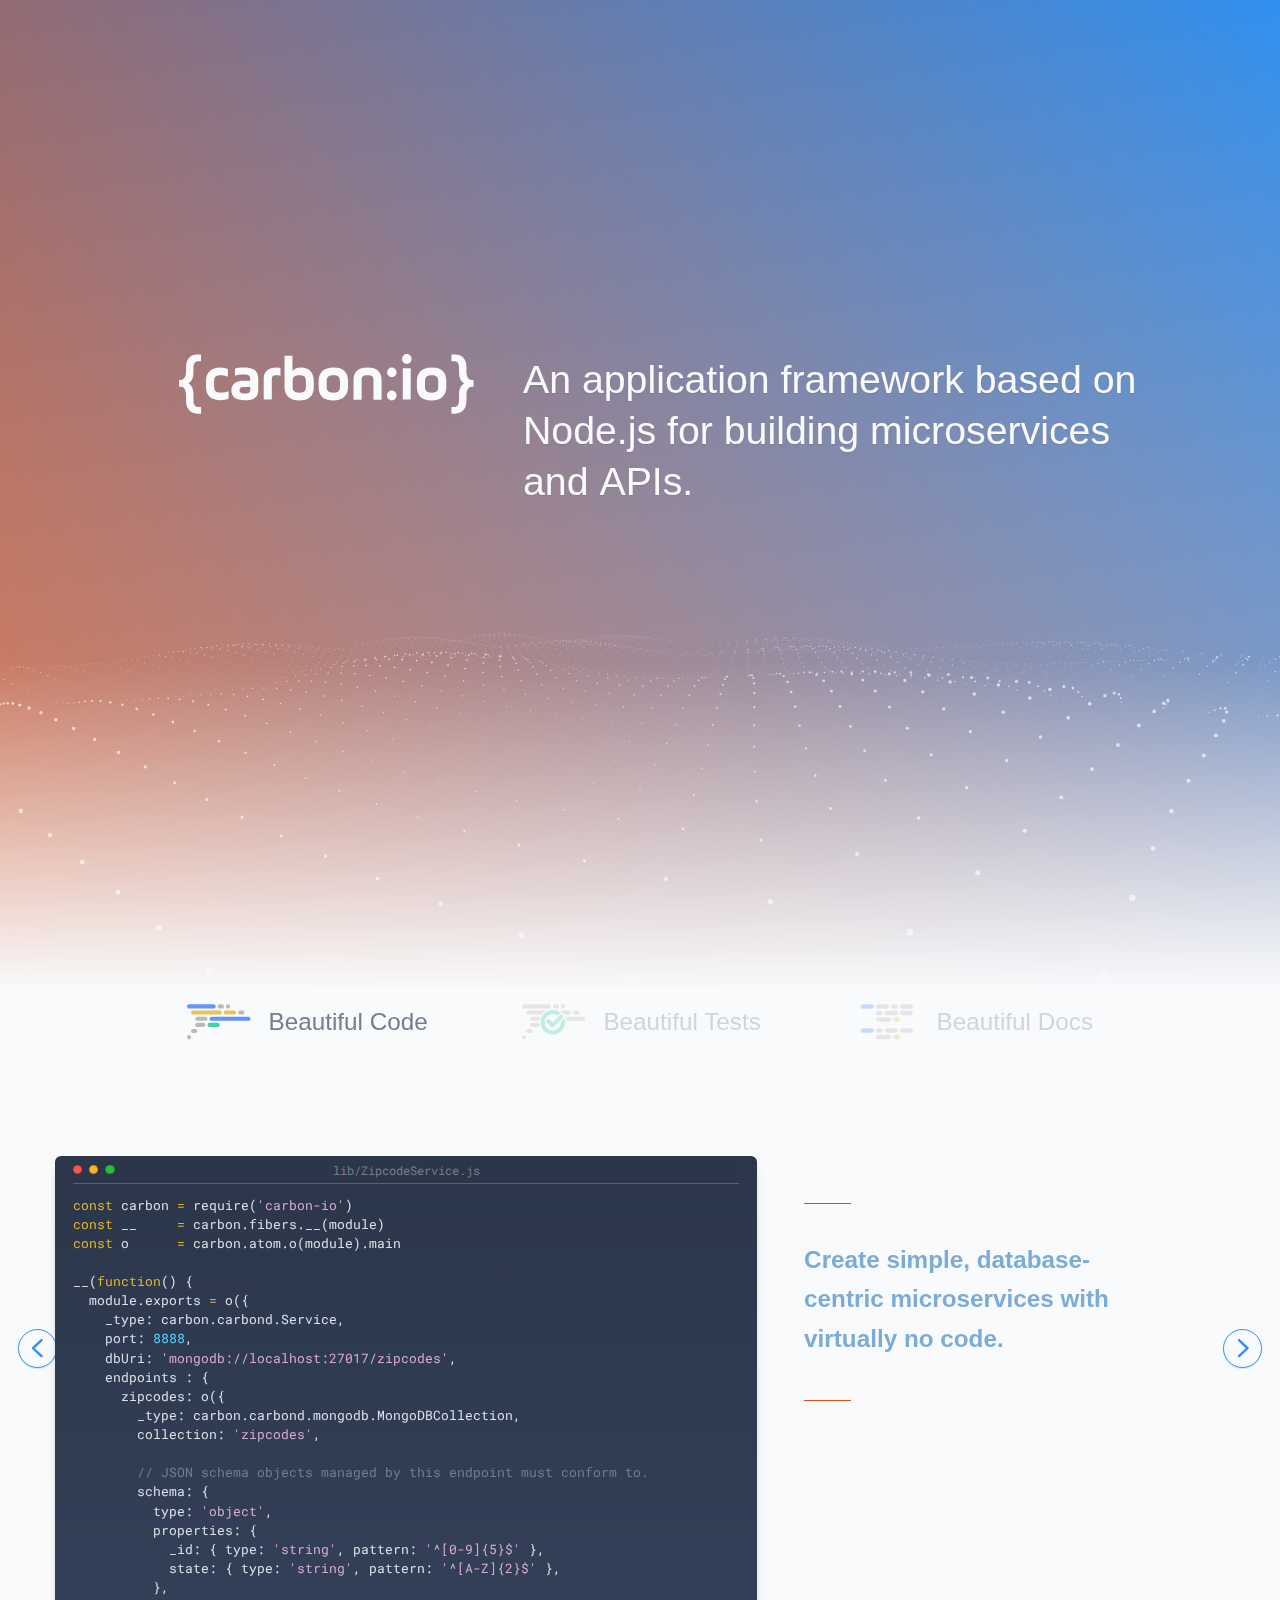
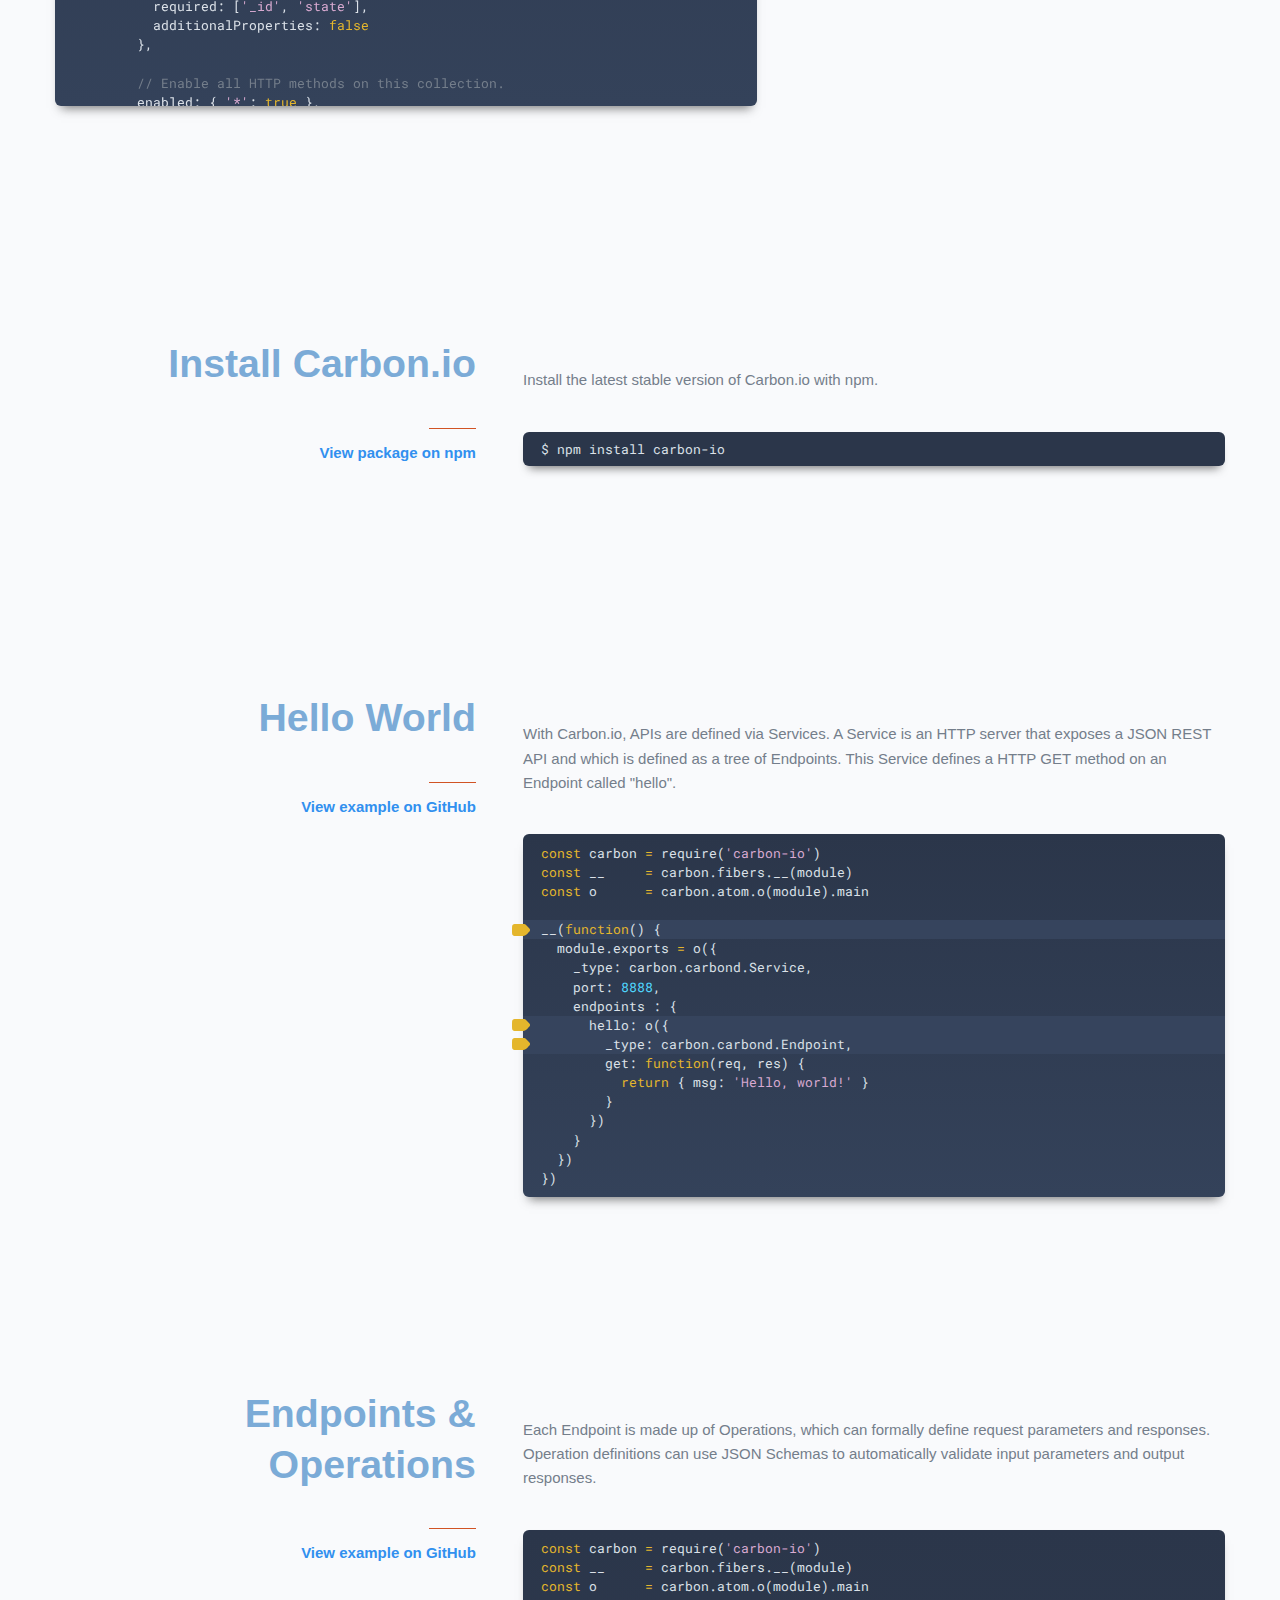
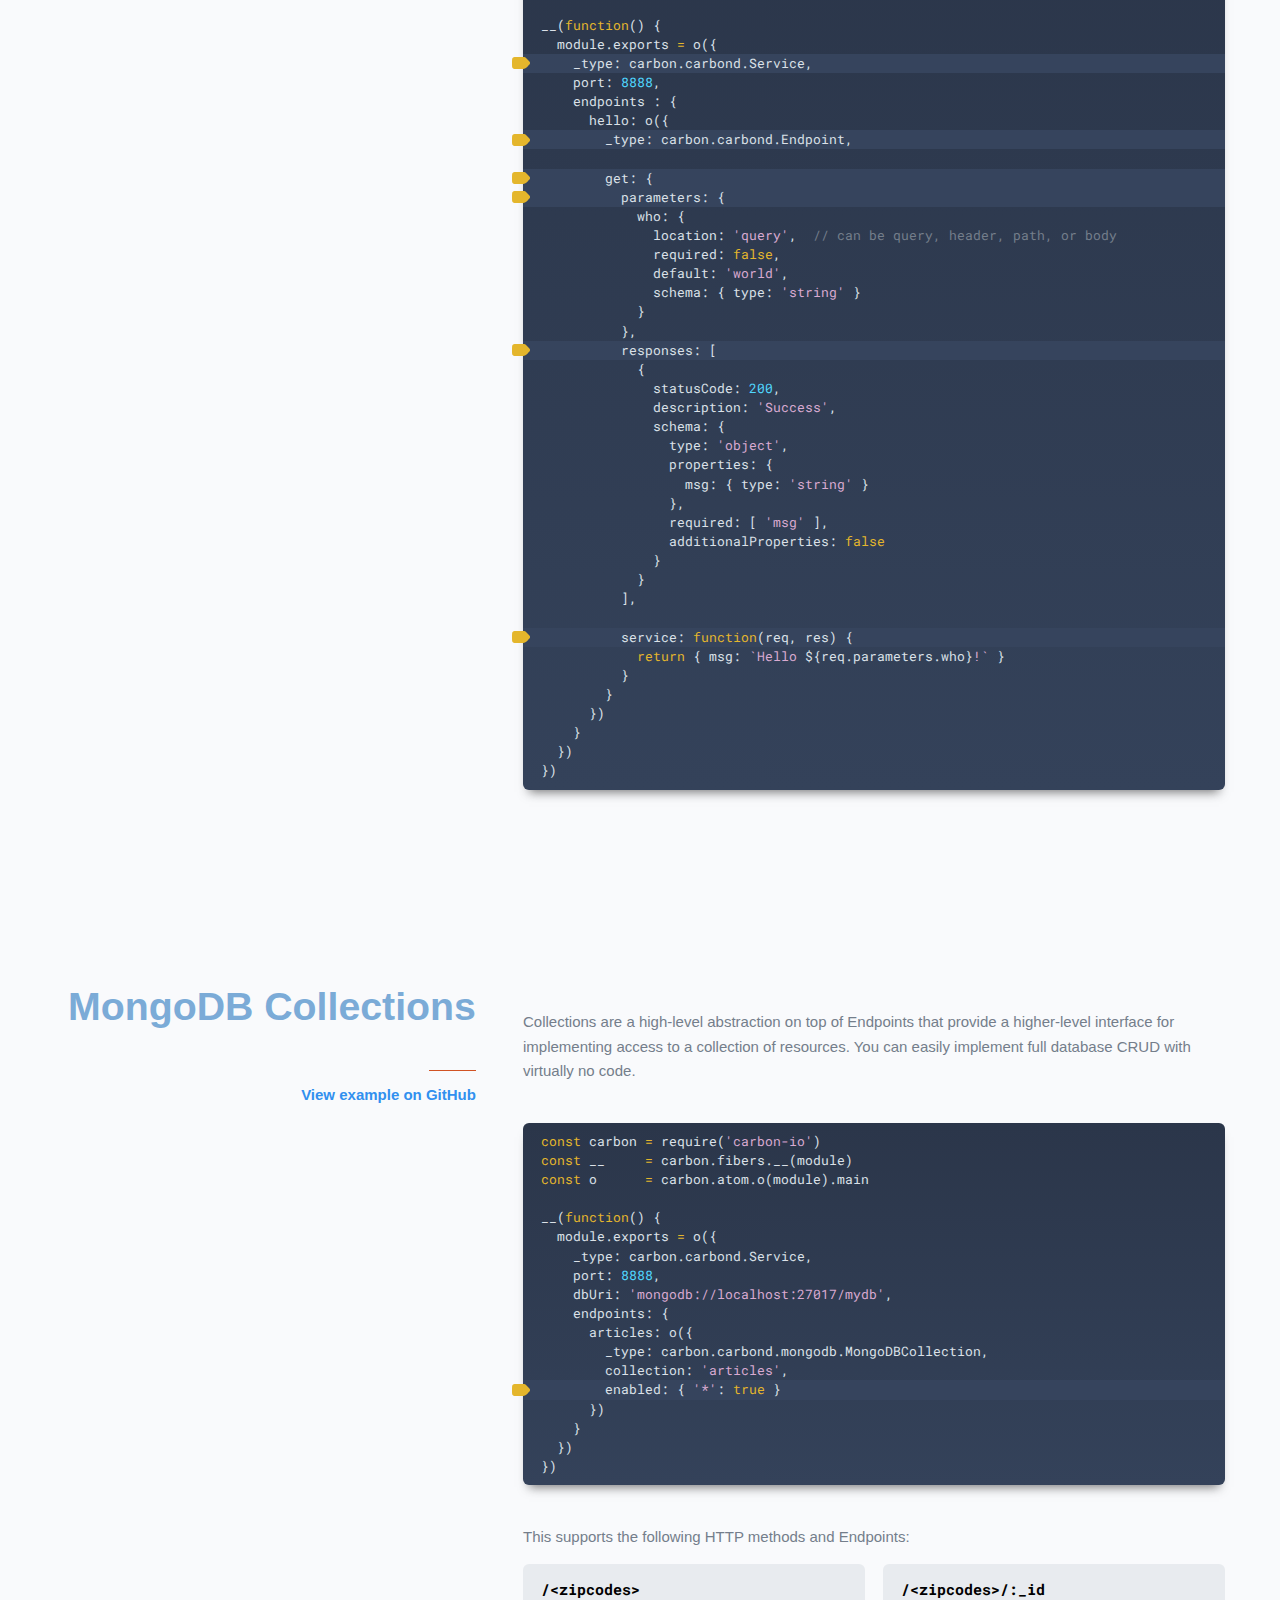
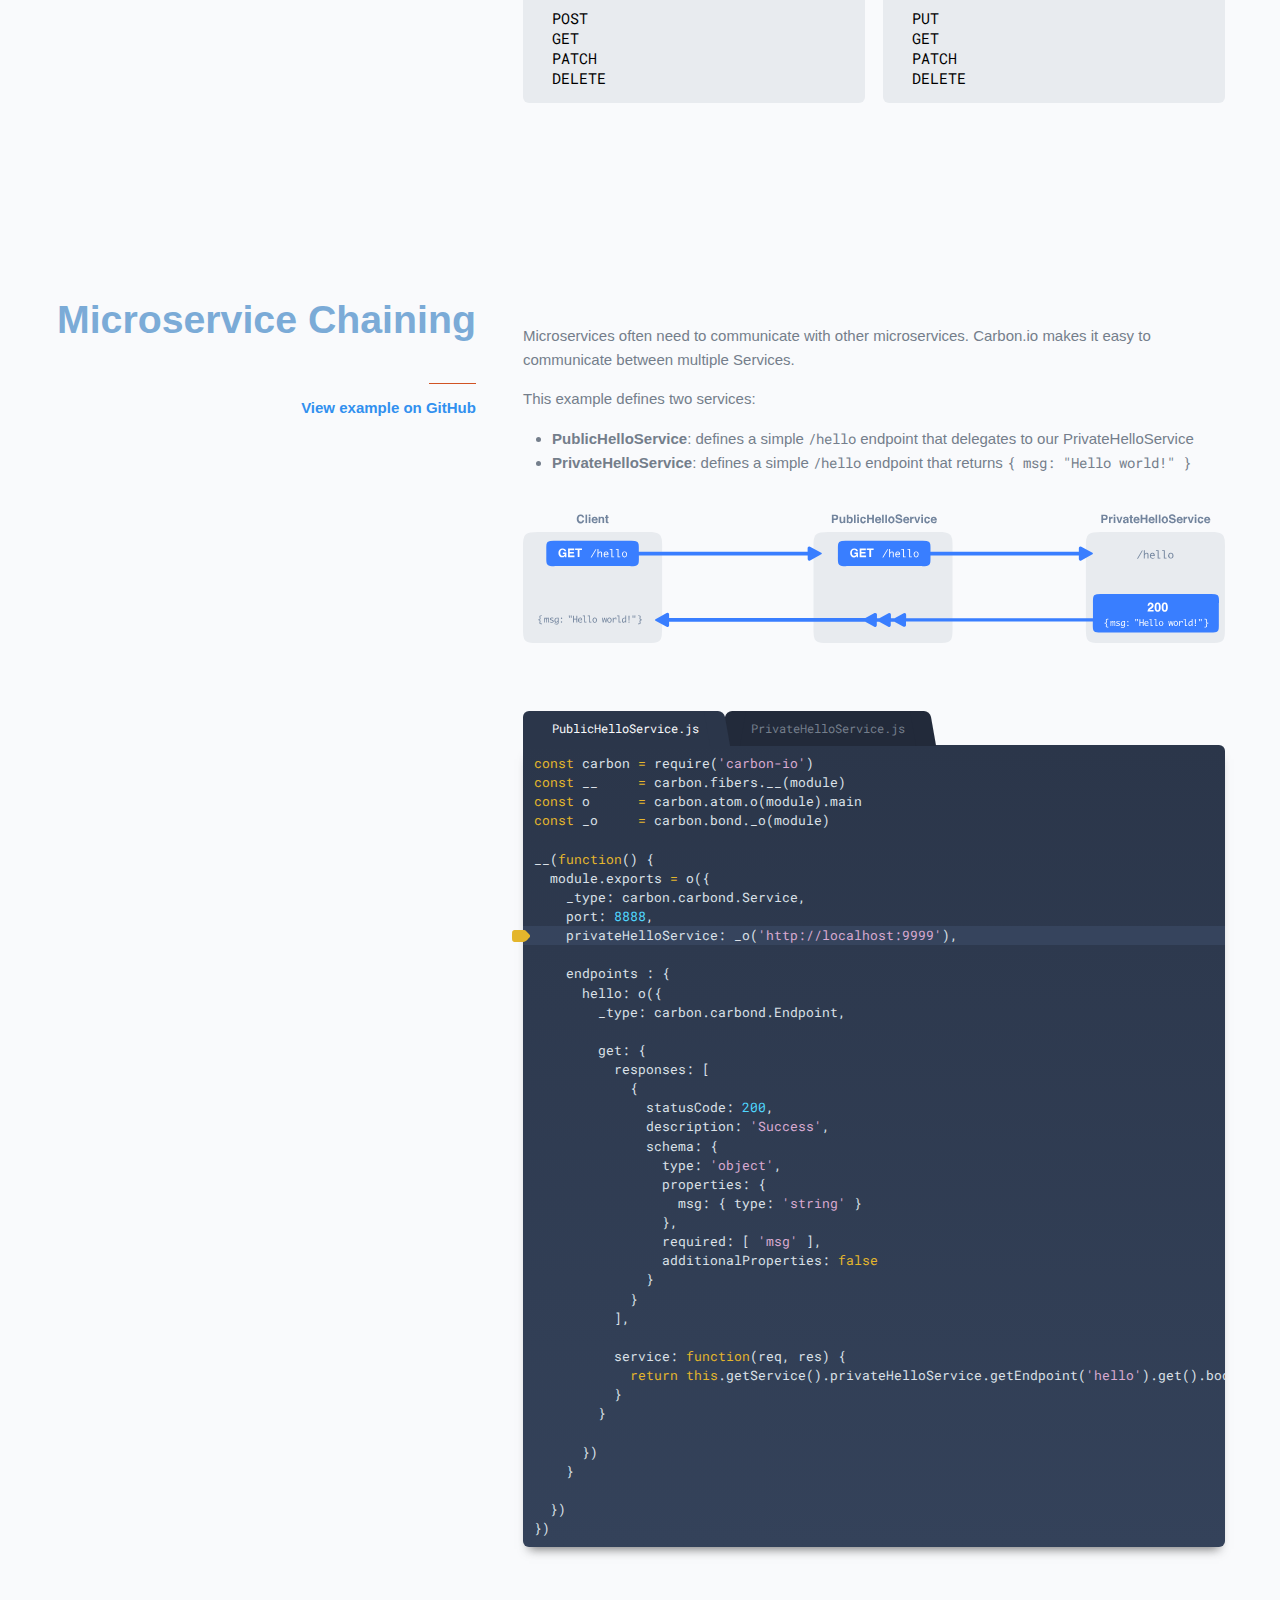
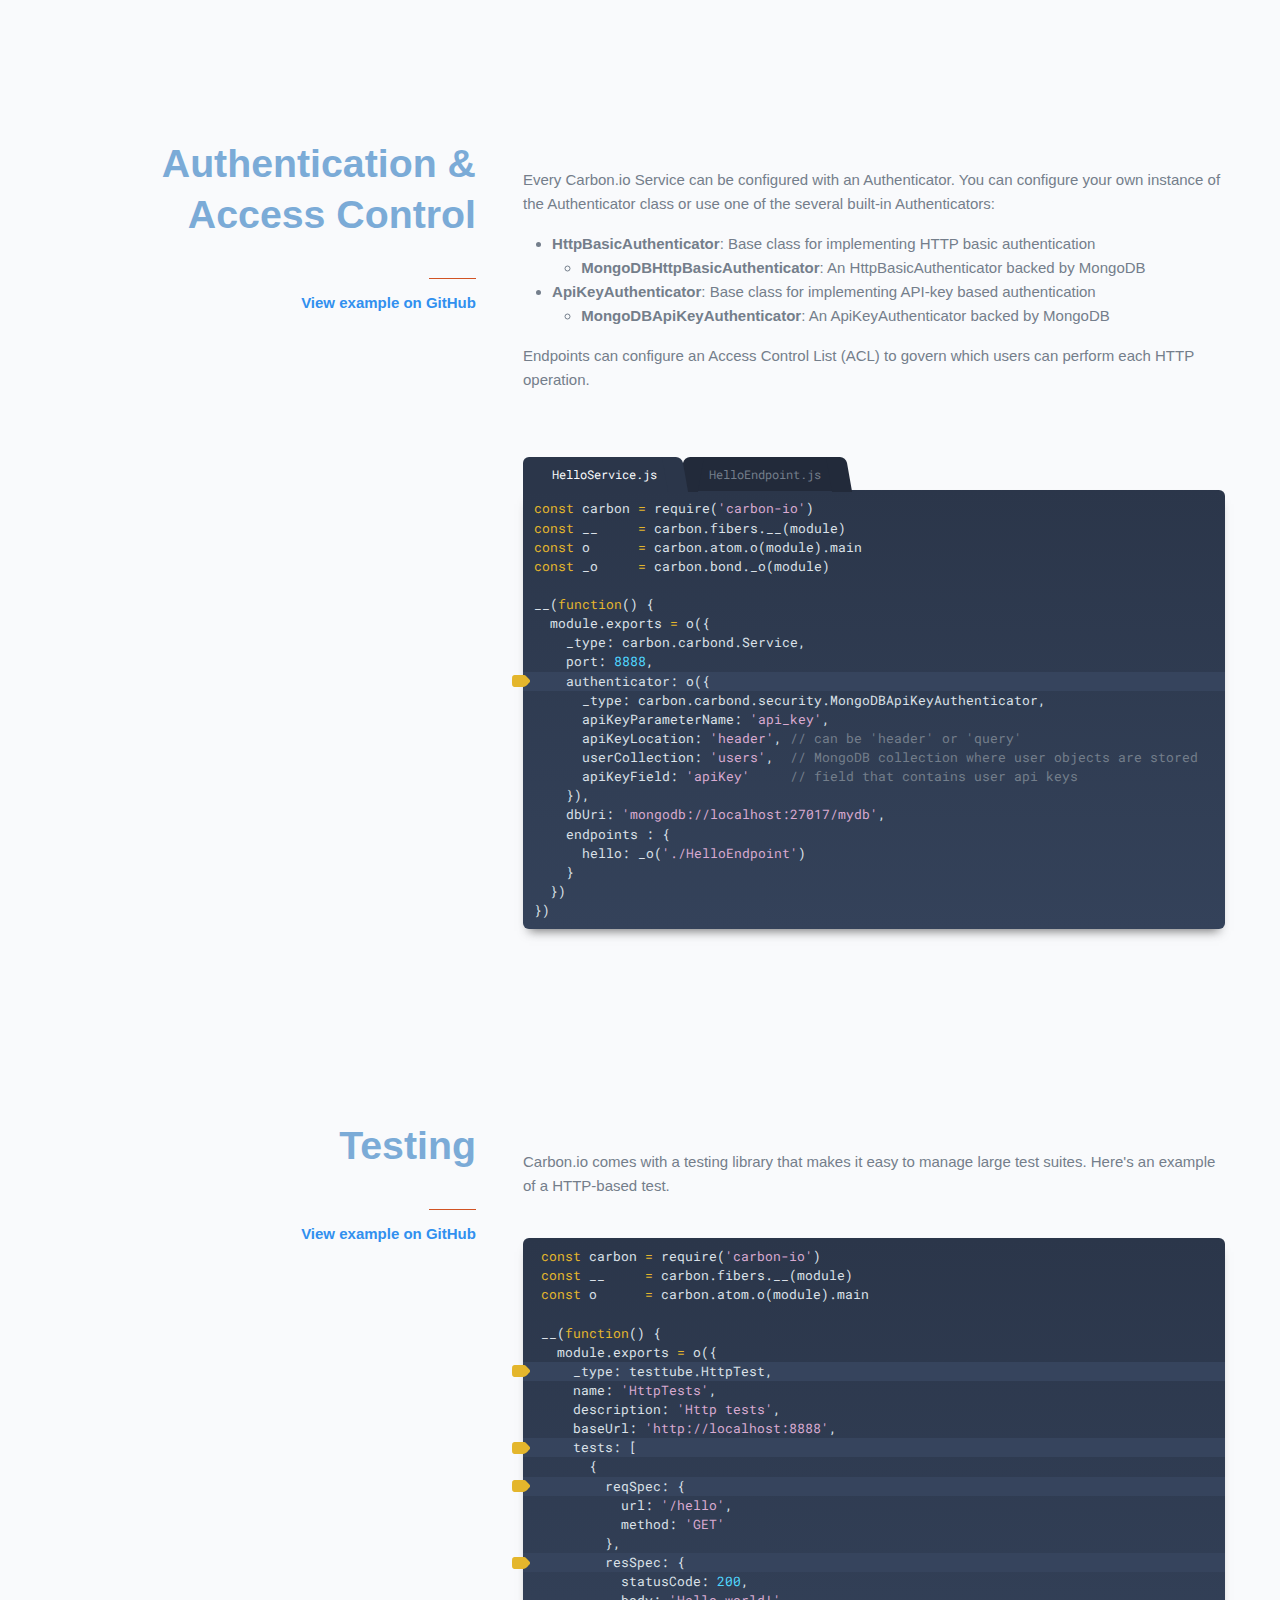
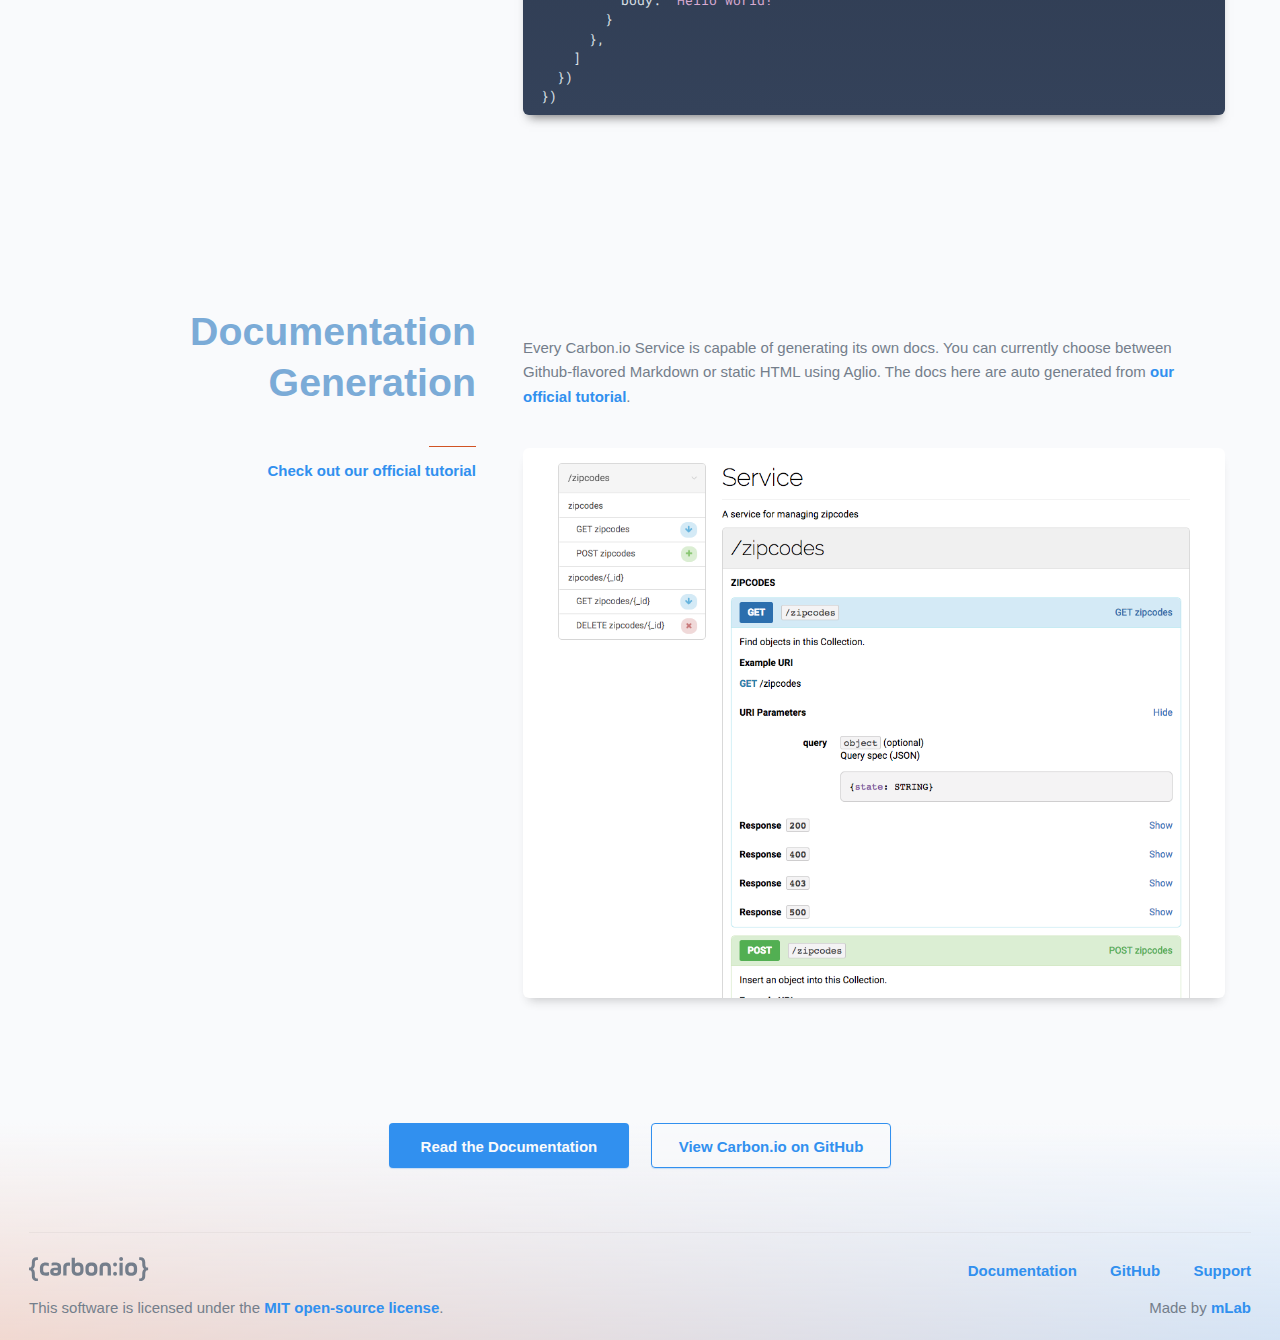
==== index.html @ 424a7ad5 "get rid of extra img tag" ====
<!DOCTYPE html>
<html lang="en">

<head>
  <meta charset="utf-8">
  <meta http-equiv="Content-Type" content="text/html; charset=utf-8" />
  <meta name="viewport" content="width=device-width, initial-scale=1, user-scalable=no">

  <title>Carbon.io - API & Microservice App Framework</title>
  <meta name="Description" content="Quickly build, test, and document database-centric microservices and APIs with Carbon.io."/>
  <meta name='Keywords' content="carbon, carbon io, node.js, nodejs, microservice, microservices, api, framework, documentation, MongoDB" />
  <link rel="canonical" href="https://carbon.io/" />

  <!-- Icons -->
  <link rel="apple-touch-icon" sizes="180x180" href="/apple-touch-icon.png">
  <link rel="icon" type="image/png" sizes="32x32" href="/favicon-32x32.png">
  <link rel="icon" type="image/png" sizes="16x16" href="/favicon-16x16.png">
  <link rel="manifest" href="/manifest.json">
  <link rel="mask-icon" href="/safari-pinned-tab.svg" color="#3190ef">
  <meta name="theme-color" content="#3190ef">

  <!-- Open Graph -->
  <meta property="og:title" content="Carbon.io | Microservice & API Framework" />
  <meta property="og:description" content="Quickly build, test, and document database-centric microservices and APIs with Carbon.io." />
  <meta property="og:url" content="https://carbon.io/" />
  <meta property="og:updated_time" content="${updatedAt}" />
  <meta property="og:image" content="https://carbon.io/images/open-graph.png" />
  <meta property="og:image:url" content="https://carbon.io/images/open-graph.png" />
  <meta property="og:image:type" content="image/png" />
  <meta property="og:image:width" content="1200" />
  <meta property="og:image:height" content="630" />
  <meta property="og:site_name" content="Carbon.io" />
  <meta property="og:type" content="website" />
  <meta property="og:card" content="summary" />
  <meta property="og:locale" content="en_US" />

  <!-- Twitter Open Graph -->
  <meta property="twitter:title" content="Carbon.io | Microservice & API Framework" />
  <meta property="twitter:description" content="Quickly build, test, and document database-centric microservices and APIs with Carbon.io." />
  <meta property="twitter:url" content="https://carbon.io/" />
  <meta property="twitter:image" content="https://carbon.io/images/open-graph.png" />
  <meta property="twitter:image:alt" content="Carbon.io | Microservice & API Framework" />
  <meta name="twitter:card" content="summary_large_image">
  <meta name="twitter:site" content="@mlab" />
  <meta name="twitter:creator" content="@mlab" />
  <link rel="me" href="https://twitter.com/mlab" />

  <!-- Styles -->
  <link href="https://fonts.googleapis.com/css?family=Roboto+Mono:400,700" rel="stylesheet">
  <link href="css/main.css" rel="stylesheet" type="text/css" />
</head>

<body ontouchstart="">
  <section class="splash" id="splash">
    <div class="splash--particles" id="particles"></div>

    
<nav js-navigation class="navigation">
  <a href="/" title="Carbon.io home">
    <?xml version="1.0" encoding="utf-8"?>
<!-- Generator: Adobe Illustrator 21.1.0, SVG Export Plug-In . SVG Version: 6.00 Build 0)  -->
<svg class="navigation--logo" version="1.1" id="Layer_1" xmlns="http://www.w3.org/2000/svg" xmlns:xlink="http://www.w3.org/1999/xlink" x="0px" y="0px"
	 viewBox="0 0 649.5 498.7" style="enable-background:new 0 0 649.5 498.7;" xml:space="preserve">
<style type="text/css">
	.svg-logo-mark--light{fill:#F9FAFC;}
</style>
<path class="svg-logo-mark--light" d="M283.2,270.9v-47.6c0-38.8,16.4-49.2,56.5-49.2c26.8,0,44.6,6,59.6,13.3V122c-14.9-6-34.2-13.3-61-13.3
	c-81.8,0-123.5,44.6-123.5,113.1v50.6c0,72.9,38.8,113.1,126.5,113.1c25.3,0,43.2-6,64-11.9v-64c-19.3,6-37.2,10.4-59.6,10.4
	C301.1,321.6,283.2,309.6,283.2,270.9z"/>
<path class="svg-logo-mark--light" d="M633.1,215.9c-28.3,0-43.2-29.7-43.2-75.9v-34.2c0-68.5-38.8-105.7-95.3-105.7h-31.3v56.5h23.8
	c28.3,0,40.2,19.3,40.2,61v32.8c0,35.7,8.9,74.5,43.2,93.8c-34.2,17.9-43.2,56.5-43.2,93.8v43.2c0,41.7-11.9,61-40.2,61h-23.8v56.5
	h31.3c55,0,95.3-37.2,95.3-105.7v-44.6c0-46.1,14.9-75.9,43.2-75.9h16.4V216C649.5,215.9,633.1,215.9,633.1,215.9z"/>
<path class="svg-logo-mark--light" d="M59.6,105.7v34.2c0,46.1-14.9,75.9-43.2,75.9H0v56.5h16.4c28.3,0,43.2,28.3,43.2,75.9v44.6
	c0,68.5,40.2,105.7,95.3,105.7h31.3v-56.5h-23.8c-28.3,0-40.2-19.3-40.2-61v-43.2c0-37.2-8.9-77.4-43.2-93.8
	c35.7-19.3,43.2-58.1,43.2-93.8v-32.5c0-41.7,11.9-61,40.2-61h23.8V0h-31.3C98.2,0,59.6,35.8,59.6,105.7z"/>
</svg>

  </a>

  <div class="navigation--links">
    <a target="_blank" class="navigation--link" href="https://docs.carbon.io/en/latest" title="Carbon.io documentation">Documentation</a>
    <a target="_blank" class="navigation--link" href="https://github.com/carbon-io/carbon-io/" title="Carbon.io on GitHub">GitHub</a>
    <a target="_blank" class="navigation--link" href="https://docs.carbon.io/en/latest/support.html" title="Carbon.io Support">Support</a>
  </div>

  <div class="navigation--mobile">
    <div class="navigation--mobile-toggle" js-toggle-mobile-navigation>
      <div class="navigation--mobile-toggle-line"></div>
      <div class="navigation--mobile-toggle-line"></div>
      <div class="navigation--mobile-toggle-line"></div>
    </div>

    <div class="navigation--mobile-links" js-mobile-navigation>
      <a target="_blank" class="navigation--mobile-link" href="https://docs.carbon.io/en/latest" title="Carbon.io documentation">Documentation</a>
      <a target="_blank" class="navigation--mobile-link" href="https://github.com/carbon-io/carbon-io/" title="Carbon.io on Github">Github</a>
      <a target="_blank" class="navigation--mobile-link" href="https://docs.carbon.io/en/latest/support.html" title="Carbon.io Support">Support</a>
    </div>
  </div>
</nav>


    <div class="splash--content-section">
      <div js-header-group class="splash--header-group">
        <div class="splash--header-logo-container">
          <?xml version="1.0" encoding="utf-8"?>
<!-- Generator: Adobe Illustrator 21.1.0, SVG Export Plug-In . SVG Version: 6.00 Build 0)  -->
<svg class="splash--header-logo" version="1.1" id="Layer_1" xmlns="http://www.w3.org/2000/svg" xmlns:xlink="http://www.w3.org/1999/xlink" x="0px" y="0px"
	 viewBox="0 0 168 34" style="enable-background:new 0 0 168 34;" xml:space="preserve">
<style type="text/css">
	.svg-logo--light{fill:#F9FAFC;}
</style>
<g>
	<g>
		<path class="svg-logo--light" d="M19.9,18.5v-3.2c0-2.6,1.1-3.3,3.8-3.3c1.8,0,3,0.4,4,0.9V8.5c-1-0.4-2.3-0.9-4.1-0.9c-5.5,0-8.3,3-8.3,7.6
			v3.4c0,4.9,2.6,7.6,8.5,7.6c1.7,0,2.9-0.4,4.3-0.8v-4.3c-1.3,0.4-2.5,0.7-4,0.7C21.1,21.9,19.9,21.1,19.9,18.5z M36.4,7.7
			c-1.8,0-3.5,0.2-4.7,0.6v4c1-0.4,2.9-0.7,5-0.7c2.2,0,3.6,0.3,3.6,2.2v1.3h-3.5c-4.1,0-7.1,1.4-7.1,5.5c0,3.7,2.2,5.6,7.6,5.6
			s7.6-1.9,7.6-5.7v-6.8C44.9,9.1,41.6,7.7,36.4,7.7z M40.4,20.3c0,2-1.5,2.1-3.1,2.1s-3-0.1-3-1.8c0-1.3,0.8-1.9,2.5-1.9h3.6V20.3z
			 M48,14.1v11.7h4.6V14.5c0-1.6,0.4-2.4,2.7-2.4c0.9,0,1.7,0.1,2.2,0.3V7.9c-0.7-0.2-1.2-0.3-2.2-0.3C50.4,7.7,48,9.9,48,14.1z
			 M69.1,7.7c-2.4,0-3.9,0.8-4.8,2V1h-4.5v17.5c0,5.6,3.7,7.8,8.3,7.8c5.2,0,8.3-2.2,8.3-7.8v-2.8C76.4,10.6,74,7.7,69.1,7.7z
			 M71.9,18.4c0,2.3-0.5,3.5-3.7,3.5c-3.1,0-3.8-1.2-3.8-3.5v-2.8c0-2.3,0.7-3.5,3.8-3.5c3.1,0,3.7,1.2,3.7,3.5V18.4z M87.5,7.7
			c-5.4,0-8.4,2.8-8.4,7.9v2.8c0,5.2,2.6,7.9,8.4,7.9c5.4,0,8.3-2.8,8.3-7.9v-2.8C95.8,10.3,93.2,7.7,87.5,7.7z M91.2,18.4
			c0,2.3-0.6,3.5-3.7,3.5s-3.8-1.2-3.8-3.5v-2.8c0-2.3,0.7-3.5,3.8-3.5c3.1,0,3.7,1.2,3.7,3.5V18.4z M106.8,7.7
			c-5.3,0-7.9,2.5-7.9,7.2v11h4.6v-11c0-1.8,0.5-2.8,3.4-2.8s3.3,1,3.3,2.8v11h4.6v-11C114.7,10.1,112.3,7.7,106.8,7.7z M120.6,7.6
			c-1.5,0-2.7,1.2-2.7,2.8c0,1.5,1.2,2.8,2.7,2.8s2.7-1.3,2.7-2.8C123.3,8.9,122.1,7.6,120.6,7.6z M120.6,20.7
			c-1.5,0-2.7,1.2-2.7,2.8c0,1.5,1.2,2.8,2.7,2.8s2.7-1.2,2.7-2.8C123.3,22,122.1,20.7,120.6,20.7z M126.8,25.8h4.5V8.1h-4.5V25.8z
			 M129.1,0c-1.5,0-2.7,1.2-2.7,2.8c0,1.5,1.2,2.8,2.7,2.8s2.7-1.3,2.7-2.8S130.6,0,129.1,0z M143.2,7.7c-5.4,0-8.4,2.8-8.4,7.9v2.8
			c0,5.2,2.6,7.9,8.4,7.9c5.4,0,8.3-2.8,8.3-7.9v-2.8C151.5,10.3,148.9,7.7,143.2,7.7z M146.9,18.4c0,2.3-0.6,3.5-3.7,3.5
			c-3.1,0-3.8-1.2-3.8-3.5v-2.8c0-2.3,0.7-3.5,3.8-3.5s3.7,1.2,3.7,3.5V18.4z M165.8,14.8c-1.9,0-2.9-2-2.9-5.1V7.4
			c0-4.6-2.6-7.1-6.4-7.1h-2.1v3.8h1.6c1.9,0,2.7,1.3,2.7,4.1v2.2c0,2.4,0.6,5,2.9,6.3c-2.3,1.2-2.9,3.8-2.9,6.3v2.9
			c0,2.8-0.8,4.1-2.7,4.1h-1.6v3.8h2.1c3.7,0,6.4-2.5,6.4-7.1v-3c0-3.1,1-5.1,2.9-5.1h1.1v-3.8C166.9,14.8,165.8,14.8,165.8,14.8z
			 M4,7.4v2.3c0,3.1-1,5.1-2.9,5.1H0v3.8h1.1C3,18.6,4,20.5,4,23.7v3c0,4.6,2.7,7.1,6.4,7.1h2.1V30h-1.6c-1.9,0-2.7-1.3-2.7-4.1V23
			c0-2.5-0.6-5.2-2.9-6.3c2.4-1.3,2.9-3.9,2.9-6.3V8.2c0-2.8,0.8-4.1,2.7-4.1h1.6V0.3h-2.1C6.6,0.3,4,2.7,4,7.4z"/>
	</g>
</g>
</svg>

        </div>

        <div class="splash--header-text-container">
          <h1 class="splash--header-text">An application framework based on Node.js for building <strong>microservices</strong> and <strong>APIs</strong>.</h1>
          <div class="landscape-test"></div>
        </div>
      </div>

      <div js-header-cta class="splash--cta">
        <a href="https://docs.carbon.io/en/latest" class="splash--cta-primary" title="Carbon.io documentation">Read the Documentation</a>
        <a href="https://github.com/carbon-io/carbon-io/" class="splash--cta-secondary" title="Carbon.io on GitHub">View Carbon.io on GitHub</a>
      </div>
    </div>
  </section>

  <section class="carousel">
    <div class="carousel--triple-feature">
      <div class="carousel--triple-feature-group s-active" js-page-indicator="0">
        <svg version="1.1" id="Layer_1" xmlns="http://www.w3.org/2000/svg" xmlns:xlink="http://www.w3.org/1999/xlink" x="0px" y="0px"
	 viewBox="0 0 512 512" style="enable-background:new 0 0 512 512;" xml:space="preserve" class="carousel--triple-feature-icon">
<style type="text/css">
	.bc0{fill:#397EFF;}
	.bc1{fill:#16C690;}
	.bc2{fill:#E4B62C;}
	.bc3{fill:#ACA8AB;}
</style>
<path class="bc0" d="M214.7,148.6H16.5c-9.1,0-16.5-7.4-16.5-16.5l0,0c0-9.1,7.4-16.5,16.5-16.5h198.2c9.1,0,16.5,7.4,16.5,16.5l0,0
	C231.2,141.3,223.8,148.6,214.7,148.6z"/>
<path class="bc0" d="M495.5,247.7H198.2c-9.1,0-16.5-7.4-16.5-16.5l0,0c0-9.1,7.4-16.5,16.5-16.5h297.3c9.1,0,16.5,7.4,16.5,16.5
	l0,0C512,240.3,504.6,247.7,495.5,247.7z"/>
<path class="bc1" d="M247.7,297.3h-66.1c-9.1,0-16.5-7.4-16.5-16.5l0,0c0-9.1,7.4-16.5,16.5-16.5h66.1c9.1,0,16.5,7.4,16.5,16.5l0,0
	C264.3,289.9,256.9,297.3,247.7,297.3z"/>
<path class="bc2" d="M264.3,198.2H49.5c-9.1,0-16.5-7.4-16.5-16.5l0,0c0-9.1,7.4-16.5,16.5-16.5h214.7c9.1,0,16.5,7.4,16.5,16.5l0,0
	C280.8,190.8,273.4,198.2,264.3,198.2z"/>
<path class="bc2" d="M379.9,198.2h-66.1c-9.1,0-16.5-7.4-16.5-16.5l0,0c0-9.1,7.4-16.5,16.5-16.5h66.1c9.1,0,16.5,7.4,16.5,16.5l0,0
	C396.4,190.8,389,198.2,379.9,198.2z"/>
<path class="bc3" d="M280.8,148.6h-16.5c-9.1,0-16.5-7.4-16.5-16.5l0,0c0-9.1,7.4-16.5,16.5-16.5h16.5c9.1,0,16.5,7.4,16.5,16.5l0,0
	C297.3,141.3,289.9,148.6,280.8,148.6z"/>
<path class="bc3" d="M445.9,198.2h-16.5c-9.1,0-16.5-7.4-16.5-16.5l0,0c0-9.1,7.4-16.5,16.5-16.5h16.5c9.1,0,16.5,7.4,16.5,16.5l0,0
	C462.5,190.8,455.1,198.2,445.9,198.2z"/>
<path class="bc3" d="M66.1,346.8H49.5c-9.1,0-16.5-7.4-16.5-16.5l0,0c0-9.1,7.4-16.5,16.5-16.5H66c9.1,0,16.5,7.4,16.5,16.5l0,0
	C82.6,339.4,75.2,346.8,66.1,346.8z"/>
<path class="bc3" d="M148.6,247.7h-66c-9.1,0-16.5-7.4-16.5-16.5l0,0c0-9.1,7.4-16.5,16.5-16.5h66.1c9.1,0,16.5,7.4,16.5,16.5l0,0
	C165.2,240.3,157.8,247.7,148.6,247.7z"/>
<path class="bc3" d="M132.1,297.3H82.6c-9.1,0-16.5-7.4-16.5-16.5l0,0c0-9.1,7.4-16.5,16.5-16.5h49.5c9.1,0,16.5,7.4,16.5,16.5l0,0
	C148.6,289.9,141.3,297.3,132.1,297.3z"/>
<path class="bc3" d="M330.3,148.6L330.3,148.6c-9.1,0-16.5-7.4-16.5-16.5l0,0c0-9.1,7.4-16.5,16.5-16.5l0,0
	c9.1,0,16.5,7.4,16.5,16.5l0,0C346.8,141.3,339.4,148.6,330.3,148.6z"/>
<path class="bc3" d="M16.5,396.4L16.5,396.4C7.4,396.4,0,389,0,379.9l0,0c0-9.1,7.4-16.5,16.5-16.5l0,0c9.1,0,16.5,7.4,16.5,16.5
	l0,0C33,389,25.6,396.4,16.5,396.4z"/>
</svg>

        Beautiful Code
      </div>

      <div class="carousel--triple-feature-group" js-page-indicator="1">
        <?xml version="1.0" encoding="utf-8"?>
<!-- Generator: Adobe Illustrator 21.1.0, SVG Export Plug-In . SVG Version: 6.00 Build 0)  -->
<svg version="1.1" id="Layer_1" xmlns="http://www.w3.org/2000/svg" xmlns:xlink="http://www.w3.org/1999/xlink" x="0px" y="0px"
	 viewBox="0 0 512 512" style="enable-background:new 0 0 512 512;" xml:space="preserve" class="carousel--triple-feature-icon">
<style type="text/css">
	.bt0{fill:#ACA8AB;}
	.bt1{fill:#16C690;}
</style>
<path class="bt0" d="M214.7,148.6H16.5c-9.1,0-16.5-7.4-16.5-16.5l0,0c0-9.1,7.4-16.5,16.5-16.5h198.2c9.1,0,16.5,7.4,16.5,16.5l0,0
	C231.2,141.3,223.8,148.6,214.7,148.6z"/>
<path class="bt0" d="M280.8,148.6h-16.5c-9.1,0-16.5-7.4-16.5-16.5l0,0c0-9.1,7.4-16.5,16.5-16.5h16.5c9.1,0,16.5,7.4,16.5,16.5l0,0
	C297.3,141.3,289.9,148.6,280.8,148.6z"/>
<path class="bt0" d="M445.9,198.2h-16.5c-9.1,0-16.5-7.4-16.5-16.5l0,0c0-9.1,7.4-16.5,16.5-16.5h16.5c9.1,0,16.5,7.4,16.5,16.5l0,0
	C462.5,190.8,455.1,198.2,445.9,198.2z"/>
<path class="bt0" d="M66.1,346.8H49.5c-9.1,0-16.5-7.4-16.5-16.5l0,0c0-9.1,7.4-16.5,16.5-16.5H66c9.1,0,16.5,7.4,16.5,16.5l0,0
	C82.6,339.4,75.2,346.8,66.1,346.8z"/>
<path class="bt0" d="M330.3,148.6L330.3,148.6c-9.1,0-16.5-7.4-16.5-16.5l0,0c0-9.1,7.4-16.5,16.5-16.5l0,0
	c9.1,0,16.5,7.4,16.5,16.5l0,0C346.8,141.3,339.4,148.6,330.3,148.6z"/>
<path class="bt0" d="M16.5,396.4L16.5,396.4C7.4,396.4,0,389,0,379.9l0,0c0-9.1,7.4-16.5,16.5-16.5l0,0c9.1,0,16.5,7.4,16.5,16.5
	l0,0C33,389,25.6,396.4,16.5,396.4z"/>
<path class="bt1" d="M328.3,203.2L328.3,203.2c-6.4-6.4-16.9-6.4-23.4,0l-58.4,58.4l-23.4-23.4c-6.4-6.4-16.9-6.4-23.4,0l0,0
	c-6.4,6.4-6.4,16.9,0,23.4l35,35l0,0c6.4,6.4,16.9,6.4,23.4,0l0,0l70.1-70.1C334.7,220.1,334.7,209.6,328.3,203.2z"/>
<path class="bt1" d="M342,226.7c-1.3,2.9-3.2,5.6-5.6,7.9l-21.8,21.8c0.1,1.2,0.1,2.5,0.1,3.7c0,36.5-29.6,66.1-66.1,66.1
	s-66.1-29.6-66.1-66.1c0-3.8,0.3-7.6,1-11.2c0.1-4.4,1.3-8.7,3.5-12.6c9.6-24.7,33.5-42.2,61.6-42.2c13.9,0,26.8,4.3,37.5,11.7
	l10.7-10.7c5-5,11.6-7.9,18.6-8.2c-17.6-16.1-41-25.8-66.7-25.8c-54.7,0-99.1,44.4-99.1,99.1s44.4,99.1,99.1,99.1
	s99.1-44.4,99.1-99.1C347.8,248.4,345.7,237.1,342,226.7z"/>
<path class="bt0" d="M146.8,217.1c0.3-0.8,0.7-1.6,1-2.4H82.6c-9.1,0-16.5,7.4-16.5,16.5l0,0c0,9.1,7.4,16.5,16.5,16.5h56.2
	C140,237.2,142.6,226.9,146.8,217.1z"/>
<path class="bt0" d="M169.6,181.9c6.5-6.5,13.7-12.1,21.5-16.8H49.5c-9.1,0-16.5,7.4-16.5,16.5l0,0c0,9.1,7.4,16.5,16.5,16.5h106.6
	C160.1,192.4,164.5,187,169.6,181.9z"/>
<g>
	<path class="bt0" d="M379.9,165.2h-66.1c-2.3,0-4.4,0.5-6.4,1.3c5.5,3.5,10.8,7.5,15.7,11.9l20.1,18.3l0.3,0.4l0.8,1h35.5
		c9.1,0,16.5-7.4,16.5-16.5l0,0C396.4,172.6,389,165.2,379.9,165.2z"/>
</g>
<path class="bt0" d="M137.3,265.1c-1.6-0.5-3.4-0.8-5.2-0.8H82.6c-9.1,0-16.5,7.4-16.5,16.5l0,0c0,9.1,7.4,16.5,16.5,16.5h49.5
	c3.9,0,7.4-1.3,10.2-3.6C139.4,284.5,137.7,274.9,137.3,265.1z"/>
<path class="bt0" d="M495.5,214.7H349.9l2.9,8.1c2.9,8.1,4.8,16.4,5.8,24.9h136.9c9.1,0,16.5-7.4,16.5-16.5l0,0
	C512,222.1,504.6,214.7,495.5,214.7z"/>
</svg>

        Beautiful Tests
      </div>

      <div class="carousel--triple-feature-group" js-page-indicator="2">
        <?xml version="1.0" encoding="utf-8"?>
<!-- Generator: Adobe Illustrator 21.1.0, SVG Export Plug-In . SVG Version: 6.00 Build 0)  -->
<svg version="1.1" id="Layer_1" xmlns="http://www.w3.org/2000/svg" xmlns:xlink="http://www.w3.org/1999/xlink" x="0px" y="0px"
	 viewBox="0 0 512 512" style="enable-background:new 0 0 512 512;" xml:space="preserve" class="carousel--triple-feature-icon">
<style type="text/css">
	.bd0{fill:#397EFF;}
	.bd1{fill:#ACA8AB;}
	.bd2{fill:#E4B62C;}
</style>
<path class="bd0" d="M134.1,150.7H63.9c-9.7,0-17.6-7.8-17.6-17.6l0,0c0-9.7,7.8-17.5,17.5-17.5H134c9.7,0,17.6,7.8,17.6,17.6l0,0
	C151.6,142.8,143.8,150.7,134.1,150.7z"/>
<path class="bd1" d="M256.9,150.7h-70.2c-9.7,0-17.6-7.8-17.6-17.6l0,0c0-9.7,7.8-17.6,17.6-17.6h70.2c9.7,0,17.6,7.8,17.6,17.6l0,0
	C274.5,142.8,266.7,150.7,256.9,150.7z"/>
<path class="bd1" d="M450,150.7h-70.2c-9.7,0-17.6-7.8-17.6-17.6l0,0c0-9.7,7.8-17.6,17.6-17.6H450c9.7,0,17.6,7.8,17.6,17.6l0,0
	C467.6,142.8,459.7,150.7,450,150.7z"/>
<path class="bd1" d="M327.2,150.7h-17.6c-9.7,0-17.6-7.8-17.6-17.6l0,0c0-9.7,7.8-17.6,17.6-17.6h17.6c9.7,0,17.6,7.8,17.6,17.6l0,0
	C344.7,142.8,336.9,150.7,327.2,150.7z"/>
<path class="bd1" d="M327.2,203.3H257c-9.7,0-17.6-7.8-17.6-17.6l0,0c0-9.7,7.8-17.6,17.6-17.6h70.2c9.7,0,17.6,7.8,17.6,17.6l0,0
	C344.7,195.5,336.9,203.3,327.2,203.3z"/>
<path class="bd1" d="M450,203.3h-70.2c-9.7,0-17.6-7.8-17.6-17.6l0,0c0-9.7,7.8-17.6,17.6-17.6H450c9.7,0,17.6,7.8,17.6,17.6l0,0
	C467.6,195.5,459.7,203.3,450,203.3z"/>
<path class="bd1" d="M274.5,256h-87.8c-9.7,0-17.6-7.8-17.6-17.6l0,0c0-9.7,7.8-17.6,17.6-17.6h87.8c9.7,0,17.6,7.8,17.6,17.6l0,0
	C292.1,248.1,284.2,256,274.5,256z"/>
<path class="bd1" d="M204.3,203.3h-17.6c-9.7,0-17.6-7.8-17.6-17.6l0,0c0-9.7,7.8-17.6,17.6-17.6h17.6c9.7,0,17.6,7.8,17.6,17.6l0,0
	C221.8,195.5,214,203.3,204.3,203.3z"/>
<path class="bd2" d="M344.7,256h-17.5c-9.7,0-17.6-7.8-17.6-17.6l0,0c0-9.7,7.8-17.6,17.6-17.6h17.6c9.7,0,17.6,7.8,17.6,17.6l0,0
	C362.3,248.1,354.4,256,344.7,256z"/>
<path class="bd0" d="M134.1,343.8H63.9c-9.7,0-17.6-7.8-17.6-17.6l0,0c0-9.7,7.8-17.6,17.6-17.6h70.2c9.7,0,17.6,7.8,17.6,17.6l0,0
	C151.6,335.9,143.8,343.8,134.1,343.8z"/>
<path class="bd1" d="M327.2,343.8H257c-9.7,0-17.6-7.8-17.6-17.6l0,0c0-9.7,7.8-17.6,17.6-17.6h70.2c9.7,0,17.6,7.8,17.6,17.6l0,0
	C344.7,335.9,336.9,343.8,327.2,343.8z"/>
<path class="bd1" d="M450,343.8h-70.2c-9.7,0-17.6-7.8-17.6-17.6l0,0c0-9.7,7.8-17.6,17.6-17.6H450c9.7,0,17.6,7.8,17.6,17.6l0,0
	C467.6,335.9,459.7,343.8,450,343.8z"/>
<path class="bd1" d="M274.5,396.4h-87.8c-9.7,0-17.6-7.8-17.6-17.6l0,0c0-9.7,7.8-17.6,17.6-17.6h87.8c9.7,0,17.6,7.8,17.6,17.6l0,0
	C292.1,388.5,284.2,396.4,274.5,396.4z"/>
<path class="bd1" d="M204.3,343.8h-17.6c-9.7,0-17.6-7.8-17.6-17.6l0,0c0-9.7,7.8-17.6,17.6-17.6h17.6c9.7,0,17.6,7.8,17.6,17.6l0,0
	C221.8,335.9,214,343.8,204.3,343.8z"/>
<path class="bd2" d="M344.7,396.4h-17.5c-9.7,0-17.6-7.8-17.6-17.6l0,0c0-9.7,7.8-17.6,17.6-17.6h17.6c9.7,0,17.6,7.8,17.6,17.6l0,0
	C362.3,388.5,354.4,396.4,344.7,396.4z"/>
</svg>

        Beautiful Docs
      </div>
    </div>

    <div class="carousel--control m-back" js-carousel-previous  title="Previous feature">
      <?xml version="1.0" encoding="utf-8"?>
<!-- Generator: Adobe Illustrator 21.1.0, SVG Export Plug-In . SVG Version: 6.00 Build 0)  -->
<svg version="1.1" id="Layer_1" xmlns="http://www.w3.org/2000/svg" xmlns:xlink="http://www.w3.org/1999/xlink" x="0px" y="0px"
	 viewBox="0 0 512 512" style="enable-background:new 0 0 512 512;" xml:space="preserve" height="25px">
<style type="text/css">
	.st0{fill:#3190EF;}
</style>
<title>chevron-left</title>
<path class="st0" d="M143.4,256L143.4,256c0-6.9,2.9-13.5,7.9-18.3L331.5,69.2c10-9.5,25.8-9.1,35.3,0.9c9.5,10,9.1,25.8-0.9,35.3
	c-0.1,0.1-0.2,0.2-0.2,0.2L205,256l160.7,150.3c10,9.5,10.4,25.3,0.9,35.3c-9.4,9.9-25,10.4-35.1,1.2L151.4,274.3
	C146.3,269.5,143.4,262.9,143.4,256z"/>
</svg>

    </div>

    <div class="carousel--control m-forward" js-carousel-next  title="Next feature">
      <?xml version="1.0" encoding="utf-8"?>
<!-- Generator: Adobe Illustrator 21.1.0, SVG Export Plug-In . SVG Version: 6.00 Build 0)  -->
<svg version="1.1" id="Layer_1" xmlns="http://www.w3.org/2000/svg" xmlns:xlink="http://www.w3.org/1999/xlink" x="0px" y="0px"
	 viewBox="0 0 512 512" style="enable-background:new 0 0 512 512;" xml:space="preserve" height="25px">
<style type="text/css">
	.st0{fill:#3190EF;}
</style>
<title>chevron-right</title>
<path class="st0" d="M373.6,256L373.6,256c0,6.9-2.9,13.5-7.9,18.3L185.5,442.8c-10,9.5-25.8,9.1-35.3-0.9
	c-9.5-10-9.1-25.8,0.9-35.3c0.1-0.1,0.2-0.2,0.2-0.2L312,256L151.4,105.7c-10-9.5-10.4-25.3-0.9-35.3c9.4-9.9,25-10.4,35.1-1.2
	l180.2,168.5C370.7,242.5,373.6,249.1,373.6,256z"/>
</svg>

    </div>

    <div js-feature-carousel class="carousel--group-wrapper">
      <article class="carousel--group" js-carousel-group="code">
        <h2 class="carousel--header m-mobile">
          <div class="carousel--header-keyline"></div>
          Create simple, database-centric microservices with virtually no code.
          <div class="carousel--header-keyline"></div>
        </h2>

        <div class="carousel--column m-large">
          <div class="carousel--code-wrapper">
            <pre class="carousel--code language-js">
              <code>
                const carbon = require('carbon-io')
const __     = carbon.fibers.__(module)
const o      = carbon.atom.o(module).main

__(function() {
  module.exports = o({
    _type: carbon.carbond.Service,
    port: 8888,
    dbUri: 'mongodb://localhost:27017/zipcodes',
    endpoints : {
      zipcodes: o({
        _type: carbon.carbond.mongodb.MongoDBCollection,
        collection: 'zipcodes',

        // JSON schema objects managed by this endpoint must conform to.
        schema: {
          type: 'object',
          properties: {
            _id: { type: 'string', pattern: '^[0-9]{5}$' },
            state: { type: 'string', pattern: '^[A-Z]{2}$' },
          },
          required: ['_id', 'state'],
          additionalProperties: false
        },

        // Enable all HTTP methods on this collection.
        enabled: { '*': true },

      })
    }
  })
})

              <br>
            </code>
            </pre>
            <div class="carousel--window-chrome m-code">
              <span>lib/ZipcodeService.js</span>

              <div class="carousel--window-controls">
                <div class="carousel--window-control m-red"></div>
                <div class="carousel--window-control m-yellow"></div>
                <div class="carousel--window-control m-green"></div>
              </div>
            </div>
          </div>
        </div>

        <div class="carousel--column m-small">
          <h2 class="carousel--header">
            <div class="carousel--header-keyline"></div>
            Create simple, database-centric microservices with virtually no code.
            <div class="carousel--header-keyline"></div>
          </h2>

          <div class="carousel--terminal-wrapper">
            <pre class="carousel--terminal">
              <code js-terminal="code"></code>
            </pre>
          </div>
        </div>
      </article>

      <article class="carousel--group s-inactive" js-carousel-group="tests">
        <h2 class="carousel--header m-mobile">
          <div class="carousel--header-keyline"></div>
          Easily create unit tests for your service with the built-in testing library.
          <div class="carousel--header-keyline"></div>
        </h2>

        <div class="carousel--column m-large">
          <div class="carousel--code-wrapper">
            <pre class="carousel--code language-js">
              <code>
                const carbon = require('carbon-io')
const __     = carbon.fibers.__(module)
const _o     = carbon.bond._o(module)
const o      = carbon.atom.o(module).main

__(function() {
  module.exports = o({
    _type: carbon.carbond.test.ServiceTest,
    name: 'ZipcodeServiceTest',
    service: _o('../lib/ZipcodeService'),

    tests: [
      // Test PUT by inserting some zipcodes
      {
        reqSpec: {
          url: '/zipcodes/94114',
          method: 'PUT',
          body: { _id: '94114', state: 'CA' }
        },
        resSpec: {
          statusCode: 201,
        }
      },

      // Test GET by looking up single zipcode
      {
        reqSpec: {
          url: '/zipcodes/94114',
          method: 'GET'
        },
        resSpec: {
          statusCode: 200,
          body: { _id: '94114', state: 'CA' }
        }
      }
    ],

    setup: function() {
      carbon.carbond.test.ServiceTest.prototype.setup.call(this)
      this.service.db.command({dropDatabase: 1})
    },

    teardown: function() {
      this.service.db.command({dropDatabase: 1})
      carbon.carbond.test.ServiceTest.prototype.teardown.call(this)
    }
  })
})
                <br>
              </code>
            </pre>

            <div class="carousel--window-chrome m-code">
              <span>test/ZipcodeServiceTest.js</span>

              <div class="carousel--window-controls">
                <div class="carousel--window-control m-red"></div>
                <div class="carousel--window-control m-yellow"></div>
                <div class="carousel--window-control m-green"></div>
              </div>
            </div>
          </div>
        </div>

        <div class="carousel--column m-small">
          <h2 class="carousel--header">
            <div class="carousel--header-keyline"></div>
            Easily write unit tests for your service with the built-in testing library.
            <div class="carousel--header-keyline"></div>
          </h2>

          <div class="carousel--terminal-wrapper">
            <pre class="carousel--terminal">
              <code js-terminal="tests"></code>
            </pre>
          </div>
        </div>
      </article>

      <article class="carousel--group s-inactive" js-carousel-group="docs">
        <h2 class="carousel--header m-mobile">
          <div class="carousel--header-keyline"></div>
          Generate docs straight from your code with no extra hassle.
          <div class="carousel--header-keyline"></div>
        </h2>

        <div class="carousel--column m-small">
          <h2 class="carousel--header">
            <div class="carousel--header-keyline"></div>
            Generate docs straight from your code with no extra hassle.
            <div class="carousel--header-keyline"></div>
          </h2>

          <div class="carousel--terminal-wrapper">
            <pre class="carousel--terminal">
              <code js-terminal="docs"></code>
            </pre>
          </div>
        </div>

        <div class="carousel--column m-large">
          <div class="carousel--docs-image"></div>
        </div>
      </article>
    </div>
  </section>

  <section js-example-section class="example" id="npm-example">
    <div class="example--left">
      <h1 class="example--header">Install Carbon.io</h1>
      <a class="example--link" href="https://www.npmjs.com/package/carbon-io" target="_blank" title="Hello world example">View package on npm</a>
    </div>

    <div class="example--right">
      <p class="example--body">Install the latest stable version of Carbon.io with npm.</p>
      <pre class="example--code m-terminal">
        <code><mark class="no-select">$ </mark>npm install carbon-io</code>
      </pre>
    </div>
  </section>

  <section js-example-section class="example" id="hello-example">
    <div class="example--left">
      <h1 class="example--header">Hello World</h1>
      <a class="example--link" href="https://github.com/carbon-io/example__hello-world-service" target="_blank" title="Hello world example">View example on GitHub</a>
    </div>

    <div class="example--right">
      <p class="example--body">With Carbon.io, APIs are defined via Services. A Service is an HTTP server that exposes a JSON REST API and which is defined as a tree of Endpoints. This Service defines a HTTP GET method on an Endpoint called "hello".</p>
      <pre class="language-js example--code" js-highlight-id="hello-world">
        <code>const carbon = require('carbon-io')
const __     = carbon.fibers.__(module)
const o      = carbon.atom.o(module).main

<mark js-highlighted-code="hello-1"><mark js-inline-highlight="hello-1">__</mark>(function() {</mark>
  module.exports = o({
    _type: carbon.carbond.Service,
    port: 8888,
    endpoints : {
<mark js-highlighted-code="hello-2">      hello: <mark js-inline-highlight="hello-2">o</mark>({</mark>
  <mark js-highlighted-code="hello-3">      <mark js-inline-highlight="hello-3">_type:</mark> carbon.carbond.Endpoint,</mark>
        <mark class="no-highlight">get</mark>: function(req, res) {
          return { msg: 'Hello, world!' }
        }
      })
    }
  })
})</code>
      </pre>
    </div>
  </section>

  <section js-example-section class="example" id="endpoints-example">
    <div class="example--left">
      <h1 class="example--header">Endpoints & Operations</h1>
      <a class="example--link" href="https://github.com/carbon-io-guides/example__hello-world-service-parameter-parsing" target="_blank" title="Endpoints and operations example">View example on GitHub</a>
    </div>

    <div class="example--right">
      <p class="example--body">Each Endpoint is made up of Operations, which can formally define request parameters and responses. Operation definitions can use JSON Schemas to automatically validate input parameters and output responses.</p>

      <pre class="language-js example--code" js-highlight-id="endpoints-operations">
        <code>const carbon = require('carbon-io')
const __     = carbon.fibers.__(module)
const o      = carbon.atom.o(module).main

__(function() {
  module.exports = o({
<mark js-highlighted-code="endpoints-operations-1">    _type: carbon.carbond.<mark js-inline-highlight="endpoints-operations-1">Service</mark>,</mark>
    port: 8888,
    endpoints : {
      hello: o({
<mark js-highlighted-code="endpoints-operations-2">        _type: carbon.carbond.<mark js-inline-highlight="endpoints-operations-2">Endpoint</mark>,</mark>

<mark js-highlighted-code="endpoints-operations-3">        <mark class="no-highlight" js-inline-highlight="endpoints-operations-3">get</mark>: {</mark>
  <mark js-highlighted-code="endpoints-operations-4">        <mark js-inline-highlight="endpoints-operations-4">parameters</mark>: {</mark>
            who: {
              location: 'query',  // can be query, header, path, or body
              required: false,
              <mark class="no-highlight">default</mark>: 'world',
              schema: { type: 'string' }
            }
          },
<mark js-highlighted-code="endpoints-operations-5">          <mark js-inline-highlight="endpoints-operations-5">responses</mark>: [</mark>
            {
              statusCode: 200,
              description: 'Success',
              schema: {
                type: 'object',
                properties: {
                  msg: { type: 'string' }
                },
                required: [ 'msg' ],
                additionalProperties: false
              }
            }
          ],

<mark js-highlighted-code="endpoints-operations-6">          <mark js-inline-highlight="endpoints-operations-6">service</mark>: function(req, res) {</mark>
            return { msg: `Hello ${req.parameters.who}!` }
          }
        }
      })
    }
  })
})</code>
      </pre>
    </div>
  </section>

  <section js-example-section class="example" id="collections-example">
    <div class="example--left">
      <h1 class="example--header">MongoDB Collections</h1>
      <a class="example--link" href="https://github.com/carbon-io-guides/example__zipcode-service" target="_blank" title="Collections example">View example on GitHub</a>
    </div>

    <div class="example--right">
      <p class="example--body">Collections are a high-level abstraction on top of Endpoints that provide a higher-level interface for implementing access to a collection of resources. You can easily implement full database CRUD with virtually no code.</p>

      <pre class="language-js example--code" js-highlight-id="mongodb-collections">
        <code>const carbon = require('carbon-io')
const __     = carbon.fibers.__(module)
const o      = carbon.atom.o(module).main

__(function() {
  module.exports = o({
    _type: carbon.carbond.Service,
    port: 8888,
    dbUri: 'mongodb://localhost:27017/mydb',
    endpoints: {
      articles: o({
        _type: carbon.carbond.mongodb.MongoDBCollection,
        collection: 'articles',
<mark js-highlighted-code="mongodb-collections-1">        <mark js-inline-highlight="mongodb-collections-1">enabled</mark>: { '*': true }</mark>
      })
    }
  })
})</code>
      </pre>

      <p>
        This supports the following HTTP methods and Endpoints:

        <div class="example--triple-details">
          <div class="example--triple-detail">
            <code class="example--triple-detail-header">/&#60;zipcodes&#62;</code>
            <div class="example--triple-detail-list-item"><code>POST</code></div>
            <div class="example--triple-detail-list-item"><code>GET</code></div>
            <div class="example--triple-detail-list-item"><code>PATCH</code></div>
            <div class="example--triple-detail-list-item"><code>DELETE</code></div>
          </div>
          <div class="example--triple-detail">
            <code class="example--triple-detail-header">/&#60;zipcodes&#62;/:_id</code>
            <div class="example--triple-detail-list-item"><code>PUT</code></div>
            <div class="example--triple-detail-list-item"><code>GET</code></div>
            <div class="example--triple-detail-list-item"><code>PATCH</code></div>
            <div class="example--triple-detail-list-item"><code>DELETE</code></div>
        </div>

      </p>
    </div>
  </section>

  <section js-example-section class="example" id="chaining-example">
    <div class="example--left">
      <h1 class="example--header">Microservice Chaining</h1>
      <a class="example--link" href="https://github.com/carbon-io/example__hello-world-service-chaining" target="_blank" title="Chaining example">View example on GitHub</a>
    </div>

    <div class="example--right">
      <p class="example--body">Microservices often need to communicate with other microservices. Carbon.io makes it easy to communicate between multiple Services.</p>
      <p class="example--body">
        This example defines two services:

        <ul>
          <li><strong>PublicHelloService</strong>: defines a simple <code>/hello</code> endpoint that delegates to our PrivateHelloService</li>
          <li><strong>PrivateHelloService</strong>: defines a simple <code>/hello</code> endpoint that returns <code>{ msg: "Hello world!" }</code></li>
        </ul>
      </p>

      <svg id="Layer_1" data-name="Layer 1" xmlns="http://www.w3.org/2000/svg" viewBox="0 0 954.7 175.96" class="example--diagram"><defs><style>.cls-1{fill:#e8ebef;}.cls-2{fill:#72849d;}.cls-3{fill:#397eff;}.cls-4{fill:#fff;}</style></defs><title>Artboard 1</title><path class="cls-1" d="M189.2,151.76V48a100,100,0,0,0-.4-13.4h0a11,11,0,0,0-9.6-9.6h0c-4.5-.6-9.1-.3-13.6-.4H23.5a100,100,0,0,0-13.4.4h0a11,11,0,0,0-9.6,9.6h0C-.2,39.06,0,43.36,0,48v103.9a102.5,102.5,0,0,0,.4,13.6h0a11,11,0,0,0,9.6,9.6h0c4.5.6,8.8.3,13.4.4H165.5a102.5,102.5,0,0,0,13.6-.4h0a11,11,0,0,0,9.6-9.6h0C189.3,160.86,189.1,156.36,189.2,151.76Z"/><path class="cls-1" d="M584.2,151.76V48a100,100,0,0,0-.4-13.4h0a11,11,0,0,0-9.6-9.6h0c-4.5-.6-9.1-.3-13.6-.4H418.5a100,100,0,0,0-13.4.4h0a11,11,0,0,0-9.6,9.6h0c-.6,4.5-.3,8.8-.4,13.4v103.9a102.5,102.5,0,0,0,.4,13.6h0a11,11,0,0,0,9.6,9.6h0c4.5.6,8.8.3,13.4.4H560.6a102.5,102.5,0,0,0,13.6-.4h0a11,11,0,0,0,9.6-9.6h0A104.52,104.52,0,0,0,584.2,151.76Z"/><path class="cls-1" d="M954.7,151.76V48a100,100,0,0,0-.4-13.4h0a11,11,0,0,0-9.6-9.6h0c-4.5-.6-9.1-.3-13.6-.4H789a100,100,0,0,0-13.4.4h0a11,11,0,0,0-9.6,9.6h0c-.6,4.5-.3,8.8-.4,13.4v103.9a102.5,102.5,0,0,0,.4,13.6h0a11,11,0,0,0,9.6,9.6h0c4.5.6,8.8.3,13.4.4H931.1a102.5,102.5,0,0,0,13.6-.4h0a11,11,0,0,0,9.6-9.6h0C954.9,160.86,954.6,156.36,954.7,151.76Z"/><path class="cls-2" d="M74.7,2.06A4.83,4.83,0,0,1,78.2.66a4.72,4.72,0,0,1,4.2,1.9,3.68,3.68,0,0,1,.8,2.1H80.8c-.2-.6-.3-1-.6-1.2a2.41,2.41,0,0,0-1.9-.8,2.31,2.31,0,0,0-2,1.1,5.13,5.13,0,0,0-.7,3,4.56,4.56,0,0,0,.8,2.9,2.61,2.61,0,0,0,2,1,2.41,2.41,0,0,0,1.9-.8,5.35,5.35,0,0,0,.6-1.3h2.4a4.92,4.92,0,0,1-1.6,3.1,4.46,4.46,0,0,1-3.3,1.2,5,5,0,0,1-3.9-1.6,6.63,6.63,0,0,1-1.4-4.4A6.33,6.33,0,0,1,74.7,2.06Z"/><path class="cls-2" d="M87.2,12.36H85V.86h2.2Z"/><path class="cls-2" d="M91.7,2.86H89.4V.76h2.3Zm-2.3,1h2.3v8.5H89.4Z"/><path class="cls-2" d="M99.4,4a3.74,3.74,0,0,1,1.5,1.3,4.84,4.84,0,0,1,.7,1.8,8.12,8.12,0,0,1,.1,1.7H95.5a1.81,1.81,0,0,0,.9,1.8,2.13,2.13,0,0,0,1.2.3,1.59,1.59,0,0,0,1.2-.4c.2-.1.3-.3.5-.6h2.3a2.78,2.78,0,0,1-.8,1.5,4.22,4.22,0,0,1-3.2,1.2,4.72,4.72,0,0,1-3-1,4,4,0,0,1-1.3-3.4,4.55,4.55,0,0,1,1.2-3.4,4.07,4.07,0,0,1,3-1.2A6.46,6.46,0,0,1,99.4,4ZM96.1,6a2.62,2.62,0,0,0-.6,1.3h3.8A1.49,1.49,0,0,0,98.7,6a2.11,2.11,0,0,0-1.3-.5A1.43,1.43,0,0,0,96.1,6Z"/><path class="cls-2" d="M109.6,4.36a2.7,2.7,0,0,1,.8,2.3v5.7h-2.3V7.16a2.51,2.51,0,0,0-.2-1,1.27,1.27,0,0,0-1.2-.7,1.35,1.35,0,0,0-1.5,1,4.44,4.44,0,0,0-.2,1.3v4.6h-2.2V3.86H105v1.2a3.78,3.78,0,0,1,.8-.9,3.1,3.1,0,0,1,1.7-.5A3,3,0,0,1,109.6,4.36Z"/><path class="cls-2" d="M111.6,5.46V3.86h1.2V1.46H115v2.4h1.4v1.6H115V10c0,.3,0,.6.1.7s.4.1.8.1h.4v1.7h-1.1c-1.1,0-1.8-.1-2.2-.5a1.9,1.9,0,0,1-.4-1.2V5.56h-1Z"/><path class="cls-3" d="M765.5,56.36v-5H554.2v-2.9a52.51,52.51,0,0,0-.2-6.9h0a5.73,5.73,0,0,0-5-5h0a55.61,55.61,0,0,0-7.1-.2H440.4a52.51,52.51,0,0,0-6.9.2h0a5.73,5.73,0,0,0-5,5h0a53,53,0,0,0-.2,6.9v10.1a56.13,56.13,0,0,0,.2,7.1,5.73,5.73,0,0,0,5,5h0a53,53,0,0,0,6.9.2H541.9a56.13,56.13,0,0,0,7.1-.2h0a5.73,5.73,0,0,0,5-5,55.61,55.61,0,0,0,.2-7.1v-2.2Z"/><path class="cls-4" d="M453.1,50.66a2.14,2.14,0,0,0-1.3-1.6,2.77,2.77,0,0,0-1.3-.3,2.9,2.9,0,0,0-2.3,1,4.89,4.89,0,0,0-.9,3.2,3.75,3.75,0,0,0,1,3,3.1,3.1,0,0,0,2.2.9,2.72,2.72,0,0,0,2-.7,4,4,0,0,0,1-1.8h-2.7v-1.9h4.8v6.2H454l-.2-1.4-1.2,1.2a4.14,4.14,0,0,1-2.3.6,4.92,4.92,0,0,1-3.8-1.6,6.18,6.18,0,0,1-1.5-4.4,6.44,6.44,0,0,1,1.5-4.5,5.35,5.35,0,0,1,4.1-1.7,5.42,5.42,0,0,1,3.5,1.1,3.93,3.93,0,0,1,1.5,2.8h-2.5Z"/><path class="cls-4" d="M466.3,49.16h-6.1v2.4h5.6v2h-5.6v3h6.4v2.1h-8.7V47.06h8.4v2.1Z"/><path class="cls-4" d="M476.9,47.06v2h-3.4v9.5H471v-9.5h-3.5v-2Z"/><path class="cls-3" d="M405.6,52.86l-15.2-8.4a2.25,2.25,0,0,0-3.3,2v4.9H157.5v-2.9a52.51,52.51,0,0,0-.2-6.9h0a5.73,5.73,0,0,0-5-5,55.61,55.61,0,0,0-7.1-.2H43.8a52.51,52.51,0,0,0-6.9.2,5.73,5.73,0,0,0-5,5h0a53,53,0,0,0-.2,6.9v10.1a56.13,56.13,0,0,0,.2,7.1,5.73,5.73,0,0,0,5,5,53,53,0,0,0,6.9.2H145.3a56.13,56.13,0,0,0,7.1-.2,5.73,5.73,0,0,0,5-5,55.61,55.61,0,0,0,.2-7.1v-2.2H387.2v4.9a2.25,2.25,0,0,0,3.3,2l15.2-8.4A1.17,1.17,0,0,0,405.6,52.86Z"/><path class="cls-4" d="M490,59.06h-1.3l6.7-11.2h1.2Z"/><path class="cls-4" d="M498,58.76v-11h1.3v5.1a5.84,5.84,0,0,1,1.3-1.4,2.26,2.26,0,0,1,1.5-.5,2.66,2.66,0,0,1,1.2.3,1.34,1.34,0,0,1,.7.8,1.88,1.88,0,0,1,.2.8c0,.3.1.8.1,1.7v4.3H503v-4.4a5.76,5.76,0,0,0-.1-1.5,2.09,2.09,0,0,0-.4-.6.73.73,0,0,0-.6-.2,2.38,2.38,0,0,0-1.4.6,7,7,0,0,0-1.3,1.6v4.5H498Z"/><path class="cls-4" d="M512.7,58.26a6.48,6.48,0,0,1-2.9.7,3.45,3.45,0,0,1-1.8-.5,3.24,3.24,0,0,1-1.3-1.5,4.25,4.25,0,0,1,0-4,3.74,3.74,0,0,1,1.3-1.5,3.2,3.2,0,0,1,1.9-.5,2.7,2.7,0,0,1,2.2,1,4.68,4.68,0,0,1,.8,3v.3h-5.3a4,4,0,0,0,.3,1.5,2.19,2.19,0,0,0,.9,1,2.66,2.66,0,0,0,1.2.3,6.29,6.29,0,0,0,2.7-.8Zm-5.1-4.1h3.8V54a2.46,2.46,0,0,0-.5-1.5,1.43,1.43,0,0,0-1.2-.6,1.61,1.61,0,0,0-1.3.6A3.85,3.85,0,0,0,507.6,54.16Z"/><path class="cls-4" d="M516.8,58.76v-10h-2.3v-1.1h3.6v10h2.4v1.1Z"/><path class="cls-4" d="M525.2,58.76v-10h-2.3v-1.1h3.6v10h2.4v1.1Z"/><path class="cls-4" d="M534.7,59a3.31,3.31,0,0,1-2.6-1.1,4.71,4.71,0,0,1,0-5.8,3.14,3.14,0,0,1,2.6-1.1,3.31,3.31,0,0,1,2.6,1.1,4.7,4.7,0,0,1,0,5.8A3.31,3.31,0,0,1,534.7,59Zm0-1.1a1.94,1.94,0,0,0,1.6-.8,3.59,3.59,0,0,0,.6-2.2,3.8,3.8,0,0,0-.6-2.2,2,2,0,0,0-3.2,0,4.33,4.33,0,0,0,0,4.4A1.94,1.94,0,0,0,534.7,57.86Z"/><path class="cls-4" d="M56.5,50.66a2.14,2.14,0,0,0-1.3-1.6,2.77,2.77,0,0,0-1.3-.3,2.9,2.9,0,0,0-2.3,1,4.89,4.89,0,0,0-.9,3.2,3.75,3.75,0,0,0,1,3,3.1,3.1,0,0,0,2.2.9,2.72,2.72,0,0,0,2-.7,4,4,0,0,0,1-1.8H54.2v-1.9H59v6.2H57.4l-.4-1.5-1.2,1.2a4.14,4.14,0,0,1-2.3.6,4.92,4.92,0,0,1-3.8-1.6A6.18,6.18,0,0,1,48.2,53a6.44,6.44,0,0,1,1.5-4.5,5.35,5.35,0,0,1,4.1-1.7,5.42,5.42,0,0,1,3.5,1.1,3.93,3.93,0,0,1,1.5,2.8Z"/><path class="cls-4" d="M69.7,49.16H63.6v2.4h5.6v2H63.6v3H70v2.1H61.3V47.06h8.4Z"/><path class="cls-4" d="M80.2,47.06v2H76.8v9.5H74.4v-9.5H70.9v-2Z"/><path class="cls-4" d="M93.3,59.06H92l6.7-11.2h1.2Z"/><path class="cls-4" d="M101.3,58.76v-11h1.3v5.1a5.84,5.84,0,0,1,1.3-1.4,2.26,2.26,0,0,1,1.5-.5,2.66,2.66,0,0,1,1.2.3,1.34,1.34,0,0,1,.7.8,1.88,1.88,0,0,1,.2.8c0,.3.1.8.1,1.7v4.3h-1.3v-4.4a5.76,5.76,0,0,0-.1-1.5,2.09,2.09,0,0,0-.4-.6.73.73,0,0,0-.6-.2,2.38,2.38,0,0,0-1.4.6,7,7,0,0,0-1.3,1.6v4.5h-1.2Z"/><path class="cls-4" d="M116.1,58.26a6.48,6.48,0,0,1-2.9.7,3.45,3.45,0,0,1-1.8-.5,3.24,3.24,0,0,1-1.3-1.5,4.25,4.25,0,0,1,0-4,3.74,3.74,0,0,1,1.3-1.5,3.2,3.2,0,0,1,1.9-.5,2.7,2.7,0,0,1,2.2,1,4.68,4.68,0,0,1,.8,3v.3H111a4,4,0,0,0,.3,1.5,2.19,2.19,0,0,0,.9,1,2.66,2.66,0,0,0,1.2.3,6.29,6.29,0,0,0,2.7-.8Zm-5.1-4.1h3.8V54a2.46,2.46,0,0,0-.5-1.5,1.43,1.43,0,0,0-1.2-.6,1.61,1.61,0,0,0-1.3.6A3,3,0,0,0,111,54.16Z"/><path class="cls-4" d="M120.2,58.76v-10h-2.3v-1.1h3.6v10h2.4v1.1Z"/><path class="cls-4" d="M128.6,58.76v-10h-2.3v-1.1h3.6v10h2.4v1.1Z"/><path class="cls-4" d="M138.1,59a3.31,3.31,0,0,1-2.6-1.1,4.71,4.71,0,0,1,0-5.8,3.14,3.14,0,0,1,2.6-1.1,3.31,3.31,0,0,1,2.6,1.1,4.7,4.7,0,0,1,0,5.8A3.63,3.63,0,0,1,138.1,59Zm0-1.1a1.94,1.94,0,0,0,1.6-.8,3.59,3.59,0,0,0,.6-2.2,3.8,3.8,0,0,0-.6-2.2,2,2,0,0,0-3.2,0,4.33,4.33,0,0,0,0,4.4A1.94,1.94,0,0,0,138.1,57.86Z"/><path class="cls-2" d="M836.4,60.86h-1.3l6.7-11.2H843Z"/><path class="cls-2" d="M844.4,60.46v-11h1.3v5.1a5.84,5.84,0,0,1,1.3-1.4,2.26,2.26,0,0,1,1.5-.5,2.66,2.66,0,0,1,1.2.3,1.34,1.34,0,0,1,.7.8,1.88,1.88,0,0,1,.2.8c0,.3.1.8.1,1.7v4.3h-1.3v-4.4a5.76,5.76,0,0,0-.1-1.5,2.09,2.09,0,0,0-.4-.6.73.73,0,0,0-.6-.2,2.38,2.38,0,0,0-1.4.6,7,7,0,0,0-1.3,1.6v4.5h-1.2Z"/><path class="cls-2" d="M859.1,60a6.48,6.48,0,0,1-2.9.7,3.45,3.45,0,0,1-1.8-.5,3.24,3.24,0,0,1-1.3-1.5,4.25,4.25,0,0,1,0-4,3.74,3.74,0,0,1,1.3-1.5,3.2,3.2,0,0,1,1.9-.5,2.7,2.7,0,0,1,2.2,1,4.68,4.68,0,0,1,.8,3V57H854a4,4,0,0,0,.3,1.5,2.19,2.19,0,0,0,.9,1,2.66,2.66,0,0,0,1.2.3,6.29,6.29,0,0,0,2.7-.8v1ZM854,56h3.8v-.2a2.46,2.46,0,0,0-.5-1.5,1.43,1.43,0,0,0-1.2-.6,1.61,1.61,0,0,0-1.3.6A3.38,3.38,0,0,0,854,56Z"/><path class="cls-2" d="M863.2,60.46v-10h-2.3v-1.1h3.6v10h2.4v1.1Z"/><path class="cls-2" d="M871.6,60.46v-10h-2.3v-1.1h3.6v10h2.4v1.1Z"/><path class="cls-2" d="M881.1,60.66a3.31,3.31,0,0,1-2.6-1.1,4.7,4.7,0,0,1,0-5.8,3.14,3.14,0,0,1,2.6-1.1,3.31,3.31,0,0,1,2.6,1.1,4.41,4.41,0,0,1,1,2.9,4.1,4.1,0,0,1-1,2.9A3,3,0,0,1,881.1,60.66Zm0-1a1.94,1.94,0,0,0,1.6-.8,3.59,3.59,0,0,0,.6-2.2,3.8,3.8,0,0,0-.6-2.2,1.72,1.72,0,0,0-1.6-.8,1.94,1.94,0,0,0-1.6.8,4.33,4.33,0,0,0,0,4.4A1.94,1.94,0,0,0,881.1,59.66Z"/><path class="cls-2" d="M427.8,7.36a4.18,4.18,0,0,1-2.9.8h-2.4v4.2h-2.4V.86H425a4,4,0,0,1,2.7.9,3.43,3.43,0,0,1,1,2.8A3.4,3.4,0,0,1,427.8,7.36Zm-1.9-4.1a1.7,1.7,0,0,0-1.3-.4h-2.2v3.4h2.2a1.84,1.84,0,0,0,1.3-.4,1.73,1.73,0,0,0,.5-1.3A1.45,1.45,0,0,0,425.9,3.26Z"/><path class="cls-2" d="M432.8,3.86V9a3.09,3.09,0,0,0,.2,1.1,1.21,1.21,0,0,0,1.2.6,1.6,1.6,0,0,0,1.6-.9,4.44,4.44,0,0,0,.2-1.3V3.86h2.3v8.5H436v-1.2l-.2.2-.3.3a2.66,2.66,0,0,1-1,.6,3.59,3.59,0,0,1-1.1.2,2.45,2.45,0,0,1-2.5-1.4,5.74,5.74,0,0,1-.4-2.2V3.76h2.3Z"/><path class="cls-2" d="M447.6,4.86a5,5,0,0,1,1,3.1,5.82,5.82,0,0,1-.9,3.3,2.93,2.93,0,0,1-2.6,1.3,2.86,2.86,0,0,1-1.7-.4,3.63,3.63,0,0,1-.8-.9v1.1h-2.2V.86h2.2V5a3.82,3.82,0,0,1,.9-.9,2.41,2.41,0,0,1,1.5-.4A3.22,3.22,0,0,1,447.6,4.86Zm-1.9,5.2a3.45,3.45,0,0,0,.5-1.8,6.05,6.05,0,0,0-.2-1.5,1.63,1.63,0,0,0-1.7-1.1,1.75,1.75,0,0,0-1.7,1.1,3.42,3.42,0,0,0-.2,1.5,3.45,3.45,0,0,0,.5,1.8,1.58,1.58,0,0,0,1.5.7A1.56,1.56,0,0,0,445.7,10.06Z"/><path class="cls-2" d="M452.4,12.36h-2.2V.86h2.2Z"/><path class="cls-2" d="M456.8,2.86h-2.3V.76h2.3Zm-2.2,1h2.3v8.5h-2.3Z"/><path class="cls-2" d="M464.1,6.86a1.61,1.61,0,0,0-.3-.9,1.5,1.5,0,0,0-1.2-.5,1.43,1.43,0,0,0-1.5,1.1,6.27,6.27,0,0,0-.2,1.6,6.05,6.05,0,0,0,.2,1.5,1.59,1.59,0,0,0,1.5,1.1,1.25,1.25,0,0,0,1.1-.4,1.82,1.82,0,0,0,.4-1.1h2.3a4.38,4.38,0,0,1-.7,1.9,4.13,4.13,0,0,1-6.1.3,5.3,5.3,0,0,1-1-3.2,5,5,0,0,1,1.1-3.4,3.77,3.77,0,0,1,3-1.2,4.21,4.21,0,0,1,2.6.7,3.17,3.17,0,0,1,1.2,2.5Z"/><path class="cls-2" d="M468,12.36V.86h2.4v4.4h4.5V.86h2.4v11.5h-2.4V7.26h-4.5v5.1Z"/><path class="cls-2" d="M485,4a3.74,3.74,0,0,1,1.5,1.3,4.84,4.84,0,0,1,.7,1.8,8.12,8.12,0,0,1,.1,1.7H481a1.81,1.81,0,0,0,.9,1.8,2.13,2.13,0,0,0,1.2.3,1.59,1.59,0,0,0,1.2-.4c.2-.1.3-.3.5-.6h2.3a2.78,2.78,0,0,1-.8,1.5,4.22,4.22,0,0,1-3.2,1.2,4.72,4.72,0,0,1-3-1,4,4,0,0,1-1.3-3.4,4.55,4.55,0,0,1,1.2-3.4,4.07,4.07,0,0,1,3-1.2A6.47,6.47,0,0,1,485,4Zm-3.4,2a2.62,2.62,0,0,0-.6,1.3h3.8a1.49,1.49,0,0,0-.6-1.3,2.11,2.11,0,0,0-1.3-.5A1.66,1.66,0,0,0,481.6,6Z"/><path class="cls-2" d="M490.6,12.36h-2.2V.86h2.2Z"/><path class="cls-2" d="M495,12.36h-2.2V.86H495Z"/><path class="cls-2" d="M504.3,11.26a4.84,4.84,0,0,1-6.6,0,5.2,5.2,0,0,1,0-6.4,4.59,4.59,0,0,1,6.6,0,5.17,5.17,0,0,1,1.1,3.2A4.77,4.77,0,0,1,504.3,11.26Zm-1.8-1.2a3.68,3.68,0,0,0,.5-2,3.68,3.68,0,0,0-.5-2,2,2,0,0,0-3,0,3.68,3.68,0,0,0-.5,2,3.68,3.68,0,0,0,.5,2,2,2,0,0,0,3,0Z"/><path class="cls-2" d="M508.9,8.76a3.37,3.37,0,0,0,.4,1.2,2.44,2.44,0,0,0,2,.7,4.64,4.64,0,0,0,1.4-.2,1.27,1.27,0,0,0,1-1.3,1.05,1.05,0,0,0-.5-.9,4.3,4.3,0,0,0-1.6-.5l-1.2-.3a8.35,8.35,0,0,1-2.5-.9,2.79,2.79,0,0,1-1.2-2.5,3.63,3.63,0,0,1,1.1-2.6,4.83,4.83,0,0,1,3.3-1,4.62,4.62,0,0,1,3.1,1,3.5,3.5,0,0,1,1.4,2.8h-2.3a1.72,1.72,0,0,0-.9-1.5,3.19,3.19,0,0,0-1.4-.3,2.41,2.41,0,0,0-1.5.4,1.22,1.22,0,0,0-.6,1,1,1,0,0,0,.6.9,12.43,12.43,0,0,0,1.5.5l2,.5a6.37,6.37,0,0,1,2,.8A2.72,2.72,0,0,1,516,9a3.22,3.22,0,0,1-1.2,2.6,5.11,5.11,0,0,1-3.4,1,5.7,5.7,0,0,1-3.6-1,3.29,3.29,0,0,1-1.3-2.8Z"/><path class="cls-2" d="M523.2,4a3.74,3.74,0,0,1,1.5,1.3,4.84,4.84,0,0,1,.7,1.8,8.12,8.12,0,0,1,.1,1.7h-6.2a1.81,1.81,0,0,0,.9,1.8,2.13,2.13,0,0,0,1.2.3,1.59,1.59,0,0,0,1.2-.4c.2-.1.3-.3.5-.6h2.3a2.78,2.78,0,0,1-.8,1.5,4.22,4.22,0,0,1-3.2,1.2,4.72,4.72,0,0,1-3-1,4,4,0,0,1-1.3-3.4,4.55,4.55,0,0,1,1.2-3.4,4.07,4.07,0,0,1,3-1.2A6.46,6.46,0,0,1,523.2,4Zm-3.3,2a2.62,2.62,0,0,0-.6,1.3h3.8a1.49,1.49,0,0,0-.6-1.3,2.11,2.11,0,0,0-1.3-.5A1.43,1.43,0,0,0,519.9,6Z"/><path class="cls-2" d="M531.3,3.66h.2V6h-.7a1.81,1.81,0,0,0-1.8.9,2.81,2.81,0,0,0-.3,1.5v4h-2.2V3.86h2.1v1.5a3.09,3.09,0,0,1,.9-1.2,2.77,2.77,0,0,1,1.6-.5Z"/><path class="cls-2" d="M538,3.86h2.4l-3.1,8.5H535l-3.1-8.5h2.5l1.8,6.3Z"/><path class="cls-2" d="M544,2.86h-2.3V.76H544Zm-2.3,1H544v8.5h-2.3Z"/><path class="cls-2" d="M551.2,6.86a1.61,1.61,0,0,0-.3-.9,1.5,1.5,0,0,0-1.2-.5,1.43,1.43,0,0,0-1.5,1.1,6.27,6.27,0,0,0-.2,1.6,6.05,6.05,0,0,0,.2,1.5,1.59,1.59,0,0,0,1.5,1.1,1.25,1.25,0,0,0,1.1-.4,1.82,1.82,0,0,0,.4-1.1h2.3a4.38,4.38,0,0,1-.7,1.9,4.13,4.13,0,0,1-6.1.3,5.3,5.3,0,0,1-1-3.2,5,5,0,0,1,1.1-3.4,3.77,3.77,0,0,1,3-1.2,4.21,4.21,0,0,1,2.6.7,3.17,3.17,0,0,1,1.2,2.5Z"/><path class="cls-2" d="M560.6,4a3.74,3.74,0,0,1,1.5,1.3,4.84,4.84,0,0,1,.7,1.8,8.12,8.12,0,0,1,.1,1.7h-6.2a1.81,1.81,0,0,0,.9,1.8,2.13,2.13,0,0,0,1.2.3,1.59,1.59,0,0,0,1.2-.4c.2-.1.3-.3.5-.6h2.3a2.78,2.78,0,0,1-.8,1.5,4.22,4.22,0,0,1-3.2,1.2,4.72,4.72,0,0,1-3-1,4,4,0,0,1-1.3-3.4,4.55,4.55,0,0,1,1.2-3.4,4.07,4.07,0,0,1,3-1.2A6.46,6.46,0,0,1,560.6,4Zm-3.4,2a2.62,2.62,0,0,0-.6,1.3h3.8a1.49,1.49,0,0,0-.6-1.3,2.11,2.11,0,0,0-1.3-.5A1.66,1.66,0,0,0,557.2,6Z"/><path class="cls-2" d="M794.3,7.36a4.18,4.18,0,0,1-2.9.8H789v4.2h-2.4V.86h4.9a4,4,0,0,1,2.7.9,3.43,3.43,0,0,1,1,2.8A3.11,3.11,0,0,1,794.3,7.36Zm-1.8-4.1a1.7,1.7,0,0,0-1.3-.4H789v3.4h2.2a1.84,1.84,0,0,0,1.3-.4,1.73,1.73,0,0,0,.5-1.3A1.45,1.45,0,0,0,792.5,3.26Z"/><path class="cls-2" d="M801.8,3.66h.2V6h-.7a1.81,1.81,0,0,0-1.8.9,2.81,2.81,0,0,0-.3,1.5v4H797V3.86h2.1v1.5a3.09,3.09,0,0,1,.9-1.2,2.77,2.77,0,0,1,1.6-.5Z"/><path class="cls-2" d="M805.6,2.86h-2.3V.76h2.3Zm-2.2,1h2.3v8.5h-2.3Z"/><path class="cls-2" d="M813,3.86h2.4l-3.1,8.5H810l-3.1-8.5h2.5l1.8,6.3Z"/><path class="cls-2" d="M820,7.16a6.37,6.37,0,0,0,.9-.2.63.63,0,0,0,.5-.6.67.67,0,0,0-.4-.7,3.09,3.09,0,0,0-1.1-.2,1.25,1.25,0,0,0-1.1.4,1.14,1.14,0,0,0-.3.8h-2.1a3.22,3.22,0,0,1,.6-1.8,3.78,3.78,0,0,1,3-1.1,5.14,5.14,0,0,1,2.5.6,2.25,2.25,0,0,1,1.1,2.1v4.9a3.54,3.54,0,0,0,.1.6c0,.1.2.2.3.3v.1h-2.4a.9.9,0,0,1-.1-.5.9.9,0,0,0-.1-.5,10.63,10.63,0,0,1-1.1.9,2.93,2.93,0,0,1-1.6.4,2.49,2.49,0,0,1-1.9-.7,2.41,2.41,0,0,1-.8-1.9,2.56,2.56,0,0,1,1.2-2.3,4.44,4.44,0,0,1,2-.5Zm1.4,1a.76.76,0,0,1-.4.2c-.1.1-.3.1-.6.2l-.5.1a4.05,4.05,0,0,0-1,.3.87.87,0,0,0-.5.9c0,.4.1.7.3.8a1.91,1.91,0,0,0,.8.3,2,2,0,0,0,1.3-.4,1.75,1.75,0,0,0,.6-1.5v-.9Z"/><path class="cls-2" d="M824.7,5.46V3.86h1.2V1.46h2.2v2.4h1.4v1.6h-1.4V10c0,.3,0,.6.1.7s.4.1.8.1h.4v1.7h-1.1c-1.1,0-1.8-.1-2.2-.5a1.9,1.9,0,0,1-.4-1.2V5.56h-1Z"/><path class="cls-2" d="M836.4,4a3.74,3.74,0,0,1,1.5,1.3,4.84,4.84,0,0,1,.7,1.8,8.12,8.12,0,0,1,.1,1.7h-6.2a1.81,1.81,0,0,0,.9,1.8,2.13,2.13,0,0,0,1.2.3,1.59,1.59,0,0,0,1.2-.4c.2-.1.3-.3.5-.6h2.3a2.78,2.78,0,0,1-.8,1.5,4.22,4.22,0,0,1-3.2,1.2,4.72,4.72,0,0,1-3-1,4,4,0,0,1-1.3-3.4,4.55,4.55,0,0,1,1.2-3.4,4.07,4.07,0,0,1,3-1.2A5.33,5.33,0,0,1,836.4,4Zm-3.3,2a2.62,2.62,0,0,0-.6,1.3h3.8a1.49,1.49,0,0,0-.6-1.3,2.11,2.11,0,0,0-1.3-.5A1.54,1.54,0,0,0,833.1,6Z"/><path class="cls-2" d="M840,12.36V.86h2.4v4.4h4.5V.86h2.4v11.5h-2.4V7.26h-4.5v5.1Z"/><path class="cls-2" d="M856.9,4a3.74,3.74,0,0,1,1.5,1.3,4.84,4.84,0,0,1,.7,1.8,8.12,8.12,0,0,1,.1,1.7H853a1.81,1.81,0,0,0,.9,1.8,2.13,2.13,0,0,0,1.2.3,1.59,1.59,0,0,0,1.2-.4c.2-.1.3-.3.5-.6h2.3a2.78,2.78,0,0,1-.8,1.5,4.22,4.22,0,0,1-3.2,1.2,4.72,4.72,0,0,1-3-1,4,4,0,0,1-1.3-3.4,4.55,4.55,0,0,1,1.2-3.4,4.07,4.07,0,0,1,3-1.2A6.46,6.46,0,0,1,856.9,4Zm-3.3,2a2.62,2.62,0,0,0-.6,1.3h3.8a1.49,1.49,0,0,0-.6-1.3,2.11,2.11,0,0,0-1.3-.5A1.43,1.43,0,0,0,853.6,6Z"/><path class="cls-2" d="M862.5,12.36h-2.2V.86h2.2Z"/><path class="cls-2" d="M867,12.36h-2.2V.86H867Z"/><path class="cls-2" d="M876.2,11.26a4.84,4.84,0,0,1-6.6,0,5.2,5.2,0,0,1,0-6.4,4.59,4.59,0,0,1,6.6,0,5.17,5.17,0,0,1,1.1,3.2A4.32,4.32,0,0,1,876.2,11.26Zm-1.7-1.2a3.68,3.68,0,0,0,.5-2,3.68,3.68,0,0,0-.5-2,2,2,0,0,0-3,0,3.68,3.68,0,0,0-.5,2,3.68,3.68,0,0,0,.5,2,1.68,1.68,0,0,0,1.5.7A1.8,1.8,0,0,0,874.5,10.06Z"/><path class="cls-2" d="M880.8,8.76a3.37,3.37,0,0,0,.4,1.2,2.44,2.44,0,0,0,2,.7,4.64,4.64,0,0,0,1.4-.2,1.27,1.27,0,0,0,1-1.3,1.05,1.05,0,0,0-.5-.9,4.3,4.3,0,0,0-1.6-.5l-1.2-.3a8.35,8.35,0,0,1-2.5-.9,2.79,2.79,0,0,1-1.2-2.5,3.63,3.63,0,0,1,1.1-2.6,4.83,4.83,0,0,1,3.3-1,4.62,4.62,0,0,1,3.1,1,3.5,3.5,0,0,1,1.4,2.8h-2.3a1.72,1.72,0,0,0-.9-1.5,3.19,3.19,0,0,0-1.4-.3,2.41,2.41,0,0,0-1.5.4,1.22,1.22,0,0,0-.6,1,1,1,0,0,0,.6.9,12.43,12.43,0,0,0,1.5.5l2,.5a6.37,6.37,0,0,1,2,.8,2.72,2.72,0,0,1,1,2.4,3.22,3.22,0,0,1-1.2,2.6,5.11,5.11,0,0,1-3.4,1,5.7,5.7,0,0,1-3.6-1,3.29,3.29,0,0,1-1.3-2.8Z"/><path class="cls-2" d="M895.1,4a3.74,3.74,0,0,1,1.5,1.3,4.84,4.84,0,0,1,.7,1.8,8.12,8.12,0,0,1,.1,1.7h-6.2a1.81,1.81,0,0,0,.9,1.8,2.13,2.13,0,0,0,1.2.3,1.59,1.59,0,0,0,1.2-.4c.2-.1.3-.3.5-.6h2.3a2.78,2.78,0,0,1-.8,1.5,4.22,4.22,0,0,1-3.2,1.2,4.72,4.72,0,0,1-3-1,4,4,0,0,1-1.3-3.4,4.55,4.55,0,0,1,1.2-3.4,4.07,4.07,0,0,1,3-1.2A5.85,5.85,0,0,1,895.1,4Zm-3.3,2a2.62,2.62,0,0,0-.6,1.3H895a1.49,1.49,0,0,0-.6-1.3,2.11,2.11,0,0,0-1.3-.5A1.54,1.54,0,0,0,891.8,6Z"/><path class="cls-2" d="M903.2,3.66h.2V6h-.7a1.81,1.81,0,0,0-1.8.9,2.81,2.81,0,0,0-.3,1.5v4h-2.2V3.86h2.1v1.5a3.09,3.09,0,0,1,.9-1.2,2.77,2.77,0,0,1,1.6-.5Z"/><path class="cls-2" d="M910,3.86h2.4l-3.1,8.5H907l-3.1-8.5h2.5l1.8,6.3Z"/><path class="cls-2" d="M915.9,2.86h-2.3V.76h2.3Zm-2.3,1h2.3v8.5h-2.3Z"/><path class="cls-2" d="M923.1,6.86a1.61,1.61,0,0,0-.3-.9,1.5,1.5,0,0,0-1.2-.5,1.43,1.43,0,0,0-1.5,1.1,6.27,6.27,0,0,0-.2,1.6,6.05,6.05,0,0,0,.2,1.5,1.59,1.59,0,0,0,1.5,1.1,1.25,1.25,0,0,0,1.1-.4,1.82,1.82,0,0,0,.4-1.1h2.3a4.38,4.38,0,0,1-.7,1.9,4.13,4.13,0,0,1-6.1.3,5.3,5.3,0,0,1-1-3.2,5,5,0,0,1,1.1-3.4,3.77,3.77,0,0,1,3-1.2,4.21,4.21,0,0,1,2.6.7,3.17,3.17,0,0,1,1.2,2.5Z"/><path class="cls-2" d="M932.5,4a3.74,3.74,0,0,1,1.5,1.3,4.84,4.84,0,0,1,.7,1.8,8.12,8.12,0,0,1,.1,1.7h-6.2a1.81,1.81,0,0,0,.9,1.8,2.13,2.13,0,0,0,1.2.3,1.59,1.59,0,0,0,1.2-.4c.2-.1.3-.3.5-.6h2.3a2.78,2.78,0,0,1-.8,1.5,4.22,4.22,0,0,1-3.2,1.2,4.72,4.72,0,0,1-3-1,4,4,0,0,1-1.3-3.4,4.55,4.55,0,0,1,1.2-3.4,4.07,4.07,0,0,1,3-1.2A6.46,6.46,0,0,1,932.5,4Zm-3.3,2a2.62,2.62,0,0,0-.6,1.3h3.8a1.49,1.49,0,0,0-.6-1.3,2.11,2.11,0,0,0-1.3-.5A1.43,1.43,0,0,0,929.2,6Z"/><path class="cls-3" d="M946.6,121.06a52.51,52.51,0,0,0-.2-6.9,5.73,5.73,0,0,0-5-5,55.61,55.61,0,0,0-7.1-.2h-147a52.51,52.51,0,0,0-6.9.2,5.73,5.73,0,0,0-5,5,53,53,0,0,0-.2,6.9v20.8H521.1V137a2.25,2.25,0,0,0-3.3-2l-12.4,6.8h-5v-4.9a2.25,2.25,0,0,0-3.3-2l-12.4,6.8h-3.3v-4.9a2.25,2.25,0,0,0-3.3-2l-12.4,6.8h-267v-4.9a2.25,2.25,0,0,0-3.3-2l-15.2,8.4a1.13,1.13,0,0,0,0,2l15.2,8.4a2.25,2.25,0,0,0,3.3-2v-4.9H465.5l12.4,6.8a2.25,2.25,0,0,0,3.3-2v-4.9h3.3l12.4,6.8a2.25,2.25,0,0,0,3.3-2v-4.9h5l12.4,6.8a2.25,2.25,0,0,0,3.3-2v-4.9H775v2.5a56.13,56.13,0,0,0,.2,7.1,5.73,5.73,0,0,0,5,5,53,53,0,0,0,6.9.2h147a56.13,56.13,0,0,0,7.1-.2,5.73,5.73,0,0,0,5-5,55.61,55.61,0,0,0,.2-7.1v-27.7Z"/><path class="cls-3" d="M774.5,54.86l-15.2,8.4a2.25,2.25,0,0,1-3.3-2V46.46a2.25,2.25,0,0,1,3.3-2l15.2,8.4A1.13,1.13,0,0,1,774.5,54.86Z"/><path class="cls-4" d="M850,130.26a6.23,6.23,0,0,1,2.4-2.6,19.8,19.8,0,0,0,2.1-1.7,2.34,2.34,0,0,0,.7-1.7,2,2,0,0,0-.4-1.3,1.76,1.76,0,0,0-2.7.3,4.31,4.31,0,0,0-.3,1.5h-2.3a4.63,4.63,0,0,1,.6-2.5,3.5,3.5,0,0,1,3.4-1.8,4.5,4.5,0,0,1,3.1,1.1,3.55,3.55,0,0,1,1.1,2.8,4.07,4.07,0,0,1-.8,2.4,8.94,8.94,0,0,1-1.7,1.6l-1,.7a8.94,8.94,0,0,0-1.2.9,4.35,4.35,0,0,0-.6.7h5.3v2.1h-8.4A8.23,8.23,0,0,1,850,130.26Z"/><path class="cls-4" d="M866.5,122a9.79,9.79,0,0,1,.9,4.7,9.09,9.09,0,0,1-.9,4.6,3.39,3.39,0,0,1-3.3,1.6,3.49,3.49,0,0,1-3.3-1.6,9.62,9.62,0,0,1-.9-4.6,10.06,10.06,0,0,1,.9-4.7,4.2,4.2,0,0,1,6.6,0Zm-4.7,7.9a1.44,1.44,0,0,0,2.8,0,12.75,12.75,0,0,0,.3-3.2,13.11,13.11,0,0,0-.3-3.3,1.44,1.44,0,0,0-2.8,0,13.11,13.11,0,0,0-.3,3.3A12.75,12.75,0,0,0,861.8,129.86Z"/><path class="cls-4" d="M876.1,122a9.79,9.79,0,0,1,.9,4.7,9.09,9.09,0,0,1-.9,4.6,3.39,3.39,0,0,1-3.3,1.6,3.49,3.49,0,0,1-3.3-1.6,9.62,9.62,0,0,1-.9-4.6,10.06,10.06,0,0,1,.9-4.7,3.39,3.39,0,0,1,3.3-1.6A3.49,3.49,0,0,1,876.1,122Zm-4.7,7.9a1.44,1.44,0,0,0,2.8,0,12.75,12.75,0,0,0,.3-3.2,13.11,13.11,0,0,0-.3-3.3,1.44,1.44,0,0,0-2.8,0,13.11,13.11,0,0,0-.3,3.3A9.3,9.3,0,0,0,871.4,129.86Z"/><path class="cls-4" d="M792.87,148.46a3.13,3.13,0,0,1,.8.56,2.36,2.36,0,0,1,.38.57,1.69,1.69,0,0,1,.12.66,4.86,4.86,0,0,1-.11.88l-.15.67a4.15,4.15,0,0,0-.12.8.81.81,0,0,0,.28.61,1.82,1.82,0,0,0,1.15.25h.9v.91h-.91a2.85,2.85,0,0,1-2.07-.52,1.68,1.68,0,0,1-.46-1.16,3.47,3.47,0,0,1,.09-.75l.1-.47.1-.51.07-.31a2,2,0,0,0,0-.42,1.32,1.32,0,0,0-.36-.93,1.75,1.75,0,0,0-1.29-.39h-.52V148h.52a1.72,1.72,0,0,0,1.28-.38,1.29,1.29,0,0,0,.37-1,1.9,1.9,0,0,0,0-.41L793,146l-.1-.51-.1-.47a3.47,3.47,0,0,1-.09-.75,1.68,1.68,0,0,1,.46-1.16,2.85,2.85,0,0,1,2.07-.52h.91v.91h-.9a1.82,1.82,0,0,0-1.15.25.8.8,0,0,0-.28.61,4.33,4.33,0,0,0,.12.81l.15.67a4.77,4.77,0,0,1,.11.87,1.69,1.69,0,0,1-.12.66,2,2,0,0,1-.38.57A3.13,3.13,0,0,1,792.87,148.46Z"/><path class="cls-4" d="M799.08,152.19v-6.55h1v1.5a4.7,4.7,0,0,1,.84-1.32,1.16,1.16,0,0,1,.79-.36.92.92,0,0,1,.76.37,1.65,1.65,0,0,1,.29,1.06v.35a3.51,3.51,0,0,1,.47-1,2.9,2.9,0,0,1,.56-.59,1.09,1.09,0,0,1,.68-.22.91.91,0,0,1,.72.36,2.35,2.35,0,0,1,.3,1.42v4.95h-1v-4.47a6.3,6.3,0,0,0,0-.76.6.6,0,0,0-.14-.3.33.33,0,0,0-.23-.11c-.2,0-.42.16-.65.47a5.72,5.72,0,0,0-.72,1.54v3.63h-.9v-4.47c0-.58-.06-.91-.18-1a.47.47,0,0,0-.3-.15c-.2,0-.42.17-.64.52a7.27,7.27,0,0,0-.66,1.34v3.78Z"/><path class="cls-4" d="M806.79,151.84v-1.15a4.61,4.61,0,0,0,1.39.6,5.94,5.94,0,0,0,1.25.17,2,2,0,0,0,1.18-.27.76.76,0,0,0,.37-.66.64.64,0,0,0-.17-.45,2.61,2.61,0,0,0-.85-.46l-.37-.16-.76-.3a3.79,3.79,0,0,1-1.53-.87,1.48,1.48,0,0,1-.32-1,1.64,1.64,0,0,1,.62-1.33,3.21,3.21,0,0,1,2-.52,6.23,6.23,0,0,1,2,.31v1a6,6,0,0,0-2-.39,2.07,2.07,0,0,0-1.09.24.71.71,0,0,0-.39.61.65.65,0,0,0,.34.56,7.12,7.12,0,0,0,1.09.49l.74.27a3.71,3.71,0,0,1,1.43.8,1.52,1.52,0,0,1,.4,1.08,1.72,1.72,0,0,1-.65,1.4,3.19,3.19,0,0,1-2.09.55A7,7,0,0,1,806.79,151.84Z"/><path class="cls-4" d="M817.76,150.72a3.63,3.63,0,0,1-1.2,1.23,2.57,2.57,0,0,1-1.29.42,2,2,0,0,1-1.48-.71,3.11,3.11,0,0,1-.65-2.15,4.58,4.58,0,0,1,.43-2,3.62,3.62,0,0,1,1.16-1.41,3,3,0,0,1,1.81-.52q.3,0,.93.06l.28,0h1.1v4.63c0,1.1,0,1.78-.05,2a4,4,0,0,1-.14.74,2.24,2.24,0,0,1-1.07,1.38,3.88,3.88,0,0,1-2,.5,5.35,5.35,0,0,1-2.41-.61v-1.1a5,5,0,0,0,1.14.56,4,4,0,0,0,1.31.24,3,3,0,0,0,.95-.15,1.76,1.76,0,0,0,.72-.46,1.65,1.65,0,0,0,.38-.7,4.77,4.77,0,0,0,.1-1.05Zm0-1.3v-2.81a4.37,4.37,0,0,0-1.08-.15,2.14,2.14,0,0,0-1.69.78,3.19,3.19,0,0,0-.67,2.12,2.42,2.42,0,0,0,.37,1.47,1,1,0,0,0,.84.5,1.85,1.85,0,0,0,1.12-.52A5,5,0,0,0,817.76,149.42Z"/><path class="cls-4" d="M822.73,147.37a.89.89,0,0,1-.67-.28.93.93,0,0,1,0-1.35,1,1,0,0,1,1.34,1.35A.89.89,0,0,1,822.73,147.37Zm0,5.09a.89.89,0,0,1-.67-.28.93.93,0,0,1,0-1.35.94.94,0,0,1,1.34,0,1,1,0,0,1,0,1.35A.89.89,0,0,1,822.73,152.46Z"/><path class="cls-4" d="M833.74,146H833l-.38-3.28h1.47Zm2.53,0h-.74l-.34-3.28h1.43Z"/><path class="cls-4" d="M838.41,152.19v-9.1h1.19V147H843v-3.92h1.18v9.1H843v-4.27H839.6v4.27Z"/><path class="cls-4" d="M850.69,151.75a5.84,5.84,0,0,1-2.47.62,3,3,0,0,1-1.59-.44,3.12,3.12,0,0,1-1.11-1.26,3.73,3.73,0,0,1-.42-1.74,3.84,3.84,0,0,1,.4-1.72,3,3,0,0,1,1.11-1.29,2.87,2.87,0,0,1,1.59-.46,2.36,2.36,0,0,1,1.88.83,3.91,3.91,0,0,1,.7,2.56v.24h-4.51a2.7,2.7,0,0,0,.29,1.24,1.94,1.94,0,0,0,.74.85,2,2,0,0,0,1.06.28,4.89,4.89,0,0,0,2.33-.7Zm-4.35-3.48h3.26v-.15a2,2,0,0,0-.39-1.28,1.3,1.3,0,0,0-1.05-.47,1.58,1.58,0,0,0-1.15.48A2.7,2.7,0,0,0,846.34,148.27Z"/><path class="cls-4" d="M853.66,152.19v-8.55h-1.95v-.91h3v8.55h2v.91Z"/><path class="cls-4" d="M860.33,152.19v-8.55h-2v-.91h3v8.55h2v.91Z"/><path class="cls-4" d="M867.92,152.37a2.85,2.85,0,0,1-2.25-1,4.07,4.07,0,0,1,0-4.95,2.85,2.85,0,0,1,2.25-1,2.82,2.82,0,0,1,2.24,1,4,4,0,0,1,0,4.95A2.82,2.82,0,0,1,867.92,152.37Zm0-.91a1.67,1.67,0,0,0,1.39-.68,3.67,3.67,0,0,0,0-3.73,1.76,1.76,0,0,0-2.78,0,3.6,3.6,0,0,0,0,3.73A1.66,1.66,0,0,0,867.92,151.46Z"/><path class="cls-4" d="M878.83,152.19l-1.07-6.55h1l.62,4,.16.92.16-.92,1-4h1l1.18,4,.2.92.14-.92.63-4h.83l-1.06,6.55h-1L881.39,148l-.2-.92h0L881,148l-1.09,4.22Z"/><path class="cls-4" d="M887.91,152.37a2.82,2.82,0,0,1-2.25-1,4,4,0,0,1,0-4.95,3.06,3.06,0,0,1,4.49,0,4.07,4.07,0,0,1,0,4.95A2.83,2.83,0,0,1,887.91,152.37Zm0-.91a1.64,1.64,0,0,0,1.38-.68,3.6,3.6,0,0,0,0-3.73,1.64,1.64,0,0,0-1.38-.68,1.68,1.68,0,0,0-1.4.68,3.67,3.67,0,0,0,0,3.73A1.68,1.68,0,0,0,887.91,151.46Z"/><path class="cls-4" d="M892.43,152.19v-6.55h1.09v1.43a3.68,3.68,0,0,1,1.17-1.21,2.84,2.84,0,0,1,1.47-.4,4,4,0,0,1,1.18.18V148h-1.05v-1.49a3,3,0,0,0-.43,0,1.88,1.88,0,0,0-1.2.48,5.15,5.15,0,0,0-1.14,1.45v3.8Z"/><path class="cls-4" d="M900.29,152.19v-8.55h-1.95v-.91h3v8.55h2v.91Z"/><path class="cls-4" d="M909.57,150.72a3.46,3.46,0,0,1-1.2,1.23,2.51,2.51,0,0,1-1.28.42,2,2,0,0,1-1.48-.71,3.06,3.06,0,0,1-.65-2.15,4.58,4.58,0,0,1,.43-2,3.62,3.62,0,0,1,1.16-1.41,3,3,0,0,1,1.8-.52c.21,0,.52,0,.94.06l.28,0v-2.91h1.09v9.46h-1.09Zm0-1.3v-2.81a4.25,4.25,0,0,0-1.08-.15,2.13,2.13,0,0,0-1.68.78,3.13,3.13,0,0,0-.67,2.12,2.42,2.42,0,0,0,.37,1.47,1,1,0,0,0,.83.5,1.87,1.87,0,0,0,1.13-.52A4.8,4.8,0,0,0,909.57,149.42Z"/><path class="cls-4" d="M914.55,152.46a.84.84,0,0,1,0-1.68.81.81,0,0,1,.59.24.84.84,0,0,1-.59,1.44ZM914,149.6l-.27-6.51h1.46L915,149.6Z"/><path class="cls-4" d="M920.34,146h-.76l-.37-3.28h1.46Zm2.53,0h-.75l-.33-3.28h1.43Z"/><path class="cls-4" d="M930.12,148.46a3.13,3.13,0,0,1-.8-.56,1.8,1.8,0,0,1-.37-.57,1.53,1.53,0,0,1-.13-.66,4.77,4.77,0,0,1,.11-.87l.15-.67a4.33,4.33,0,0,0,.12-.81.8.8,0,0,0-.28-.61,1.82,1.82,0,0,0-1.15-.25h-.91v-.91h.92a2.86,2.86,0,0,1,2.08.52,1.68,1.68,0,0,1,.46,1.16,3.33,3.33,0,0,1-.09.75l-.11.47-.1.51-.07.3a3.44,3.44,0,0,0,0,.43,1.29,1.29,0,0,0,.37.93,1.72,1.72,0,0,0,1.29.38h.52v.91h-.52a1.75,1.75,0,0,0-1.29.39,1.33,1.33,0,0,0-.37.95,2.58,2.58,0,0,0,0,.4l.07.31.1.51.11.47a3.47,3.47,0,0,1,.09.75,1.66,1.66,0,0,1-.46,1.16,2.86,2.86,0,0,1-2.08.52h-.92v-.91h.91a1.82,1.82,0,0,0,1.15-.25.81.81,0,0,0,.28-.61,4.15,4.15,0,0,0-.12-.8l-.15-.67a4.86,4.86,0,0,1-.11-.88,1.53,1.53,0,0,1,.13-.66,2,2,0,0,1,.37-.57A3.13,3.13,0,0,1,930.12,148.46Z"/><path class="cls-2" d="M22.53,143.89a3,3,0,0,1,.8.56,2.1,2.1,0,0,1,.38.57,1.74,1.74,0,0,1,.13.67,4.22,4.22,0,0,1-.12.87l-.15.67a4.84,4.84,0,0,0-.11.8.79.79,0,0,0,.27.61,1.82,1.82,0,0,0,1.15.25h.91v.91h-.92a2.85,2.85,0,0,1-2.07-.52,1.72,1.72,0,0,1-.46-1.16,3.47,3.47,0,0,1,.09-.75l.1-.47.1-.51.07-.31a2,2,0,0,0,.05-.42,1.33,1.33,0,0,0-.37-.93,1.71,1.71,0,0,0-1.29-.39h-.52v-.9h.52a1.7,1.7,0,0,0,1.28-.39,1.29,1.29,0,0,0,.38-.94,1.93,1.93,0,0,0-.05-.42l-.07-.3-.1-.51-.1-.47a3.47,3.47,0,0,1-.09-.75,1.72,1.72,0,0,1,.46-1.16,2.85,2.85,0,0,1,2.07-.52h.92v.91h-.91a1.78,1.78,0,0,0-1.14.25.78.78,0,0,0-.28.61,4.93,4.93,0,0,0,.11.81l.15.67a4.22,4.22,0,0,1,.12.87,1.69,1.69,0,0,1-.13.66,1.83,1.83,0,0,1-.38.57A3,3,0,0,1,22.53,143.89Z"/><path class="cls-2" d="M28.75,147.62v-6.55h.95v1.5a4.47,4.47,0,0,1,.84-1.31,1.15,1.15,0,0,1,.79-.37,1,1,0,0,1,.77.37,1.71,1.71,0,0,1,.29,1.06v.35a3.51,3.51,0,0,1,.46-1,2.92,2.92,0,0,1,.57-.59,1.12,1.12,0,0,1,.67-.22.91.91,0,0,1,.72.36,2.35,2.35,0,0,1,.3,1.42v5h-1v-4.47a5.42,5.42,0,0,0,0-.75.53.53,0,0,0-.14-.31.33.33,0,0,0-.23-.11c-.2,0-.42.16-.65.47a5.76,5.76,0,0,0-.71,1.54v3.63h-.91v-4.47a1.78,1.78,0,0,0-.17-1A.52.52,0,0,0,31,142c-.2,0-.41.18-.64.52a7.27,7.27,0,0,0-.66,1.34v3.78Z"/><path class="cls-2" d="M36.46,147.27v-1.15a4.51,4.51,0,0,0,1.39.6,5.77,5.77,0,0,0,1.24.17,2.12,2.12,0,0,0,1.19-.26.81.81,0,0,0,.36-.67.64.64,0,0,0-.17-.45,2.42,2.42,0,0,0-.84-.46l-.38-.16-.75-.29a3.88,3.88,0,0,1-1.54-.88,1.54,1.54,0,0,1-.32-1,1.67,1.67,0,0,1,.62-1.33,3.23,3.23,0,0,1,2-.52,6.23,6.23,0,0,1,2,.31v1a6,6,0,0,0-2-.39,2.06,2.06,0,0,0-1.08.24.72.72,0,0,0-.39.61.63.63,0,0,0,.34.56,5.61,5.61,0,0,0,1.09.49L40,144a3.66,3.66,0,0,1,1.42.8,1.54,1.54,0,0,1,.41,1.09,1.72,1.72,0,0,1-.66,1.39,3.18,3.18,0,0,1-2.08.55A7,7,0,0,1,36.46,147.27Z"/><path class="cls-2" d="M47.42,146.15a3.46,3.46,0,0,1-1.2,1.23,2.57,2.57,0,0,1-1.29.42,2,2,0,0,1-1.47-.71,3.06,3.06,0,0,1-.66-2.15,4.59,4.59,0,0,1,.44-2,3.6,3.6,0,0,1,1.16-1.41,3,3,0,0,1,1.8-.52c.21,0,.52,0,.94.06l.28,0h1.09v4.63c0,1.1,0,1.78,0,2a6.42,6.42,0,0,1-.14.74,2.32,2.32,0,0,1-1.07,1.38,3.81,3.81,0,0,1-2,.5,5.28,5.28,0,0,1-2.41-.61v-1.1a4.84,4.84,0,0,0,1.14.56,3.94,3.94,0,0,0,1.31.25,2.9,2.9,0,0,0,.94-.16,1.76,1.76,0,0,0,.72-.46,1.57,1.57,0,0,0,.38-.69,4.37,4.37,0,0,0,.1-1.06Zm0-1.3V142a4.37,4.37,0,0,0-1.08-.15,2.13,2.13,0,0,0-1.68.78,3.13,3.13,0,0,0-.67,2.12,2.49,2.49,0,0,0,.36,1.47,1.07,1.07,0,0,0,.84.5,1.81,1.81,0,0,0,1.13-.52A5,5,0,0,0,47.42,144.85Z"/><path class="cls-2" d="M52.39,142.8a1,1,0,0,1-.67-1.63.92.92,0,0,1,.67-.28.91.91,0,0,1,.67.28.92.92,0,0,1,.29.68,1,1,0,0,1-.28.67A.93.93,0,0,1,52.39,142.8Zm0,5.09a.91.91,0,0,1-.67-.28.89.89,0,0,1-.28-.67.91.91,0,0,1,.28-.68,1,1,0,0,1,.67-.28,1,1,0,0,1,.67.28,1,1,0,0,1-.67,1.63Z"/><path class="cls-2" d="M63.41,141.44h-.76l-.37-3.28h1.46Zm2.52,0h-.74l-.33-3.28h1.43Z"/><path class="cls-2" d="M68.08,147.62v-9.1h1.18v3.92h3.35v-3.92H73.8v9.1H72.61v-4.27H69.26v4.27Z"/><path class="cls-2" d="M80.35,147.18a5.81,5.81,0,0,1-2.47.62,2.91,2.91,0,0,1-1.58-.44,3.1,3.1,0,0,1-1.12-1.25,3.79,3.79,0,0,1-.42-1.75,4,4,0,0,1,.4-1.72,3.19,3.19,0,0,1,1.11-1.29,3,3,0,0,1,1.6-.46,2.34,2.34,0,0,1,1.87.83,3.91,3.91,0,0,1,.71,2.56v.24H75.93a2.7,2.7,0,0,0,.29,1.24,2,2,0,0,0,.75.85,1.94,1.94,0,0,0,1,.28,4.89,4.89,0,0,0,2.33-.7ZM76,143.7h3.26v-.15a2,2,0,0,0-.39-1.28,1.3,1.3,0,0,0-1.05-.47,1.56,1.56,0,0,0-1.14.48A2.7,2.7,0,0,0,76,143.7Z"/><path class="cls-2" d="M83.33,147.62v-8.55h-2v-.91h3v8.55h2v.91Z"/><path class="cls-2" d="M90,147.62v-8.55H88v-.91h3v8.55h2v.91Z"/><path class="cls-2" d="M97.58,147.8a2.82,2.82,0,0,1-2.24-1,4,4,0,0,1,0-4.95,3.06,3.06,0,0,1,4.49,0,4.07,4.07,0,0,1,0,4.95A2.84,2.84,0,0,1,97.58,147.8Zm0-.91a1.62,1.62,0,0,0,1.39-.68,3.6,3.6,0,0,0,0-3.73,1.65,1.65,0,0,0-1.39-.68,1.67,1.67,0,0,0-1.39.68,3.67,3.67,0,0,0,0,3.73A1.65,1.65,0,0,0,97.58,146.89Z"/><path class="cls-2" d="M108.49,147.62l-1.07-6.55h1l.62,4,.17.92.15-.92,1-4h1l1.18,4,.21.92.13-.92.63-4h.83l-1.06,6.55h-1l-1.25-4.21-.2-.93h0l-.18.92-1.09,4.22Z"/><path class="cls-2" d="M117.57,147.8a2.82,2.82,0,0,1-2.25-1,4.07,4.07,0,0,1,0-4.95,3.06,3.06,0,0,1,4.49,0,4.07,4.07,0,0,1,0,4.95A2.82,2.82,0,0,1,117.57,147.8Zm0-.91a1.65,1.65,0,0,0,1.39-.68,3.67,3.67,0,0,0,0-3.73,1.67,1.67,0,0,0-1.39-.68,1.65,1.65,0,0,0-1.39.68,3.6,3.6,0,0,0,0,3.73A1.62,1.62,0,0,0,117.57,146.89Z"/><path class="cls-2" d="M122.09,147.62v-6.55h1.09v1.43a3.68,3.68,0,0,1,1.17-1.21,2.84,2.84,0,0,1,1.47-.4,4,4,0,0,1,1.18.18v2.37h-1v-1.5a3.09,3.09,0,0,0-.44-.05,1.88,1.88,0,0,0-1.19.48,5.31,5.31,0,0,0-1.15,1.45v3.8Z"/><path class="cls-2" d="M130,147.62v-8.55h-2v-.91h3.05v8.55h2v.91Z"/><path class="cls-2" d="M139.24,146.15a3.63,3.63,0,0,1-1.2,1.23,2.57,2.57,0,0,1-1.29.42,2,2,0,0,1-1.48-.71,3.11,3.11,0,0,1-.65-2.15,4.58,4.58,0,0,1,.43-2,3.69,3.69,0,0,1,1.16-1.41A3,3,0,0,1,138,141c.2,0,.52,0,.94.06l.28,0v-2.91h1.09v9.46h-1.09Zm0-1.3V142a4.37,4.37,0,0,0-1.08-.15,2.14,2.14,0,0,0-1.69.78,3.19,3.19,0,0,0-.67,2.12,2.42,2.42,0,0,0,.37,1.47,1,1,0,0,0,.84.5,1.79,1.79,0,0,0,1.12-.52A5,5,0,0,0,139.24,144.85Z"/><path class="cls-2" d="M144.22,147.89a.85.85,0,0,1-.6-.24.86.86,0,0,1-.25-.6.85.85,0,0,1,.85-.84.85.85,0,0,1,.83.84.84.84,0,0,1-.83.84Zm-.51-2.86-.27-6.51h1.46l-.27,6.51Z"/><path class="cls-2" d="M150,141.44h-.75l-.38-3.28h1.47Zm2.53,0h-.74l-.34-3.28h1.43Z"/><path class="cls-2" d="M159.79,143.89a3,3,0,0,1-.8-.56,1.83,1.83,0,0,1-.38-.57,1.69,1.69,0,0,1-.12-.66,4.09,4.09,0,0,1,.11-.87l.14-.67a4.33,4.33,0,0,0,.12-.81.78.78,0,0,0-.28-.61,1.78,1.78,0,0,0-1.14-.25h-.91V138h.92a2.85,2.85,0,0,1,2.07.52,1.69,1.69,0,0,1,.47,1.16,3.37,3.37,0,0,1-.1.75l-.1.47-.1.51-.07.3a2.22,2.22,0,0,0,0,.43,1.32,1.32,0,0,0,.36.93,1.75,1.75,0,0,0,1.29.39h.52v.9h-.52a1.72,1.72,0,0,0-1.28.39,1.29,1.29,0,0,0-.37,1,1.75,1.75,0,0,0,0,.4l.07.31.1.51.1.47a3.52,3.52,0,0,1,.1.75,1.71,1.71,0,0,1-.47,1.17,2.91,2.91,0,0,1-2.07.51h-.92v-.91h.91a1.78,1.78,0,0,0,1.14-.25.77.77,0,0,0,.28-.61,4.15,4.15,0,0,0-.12-.8l-.14-.67a4.09,4.09,0,0,1-.11-.87,1.74,1.74,0,0,1,.12-.67,2.1,2.1,0,0,1,.38-.57A3,3,0,0,1,159.79,143.89Z"/></svg>
      <?xml version="1.0" encoding="utf-8"?>
<!-- Generator: Adobe Illustrator 22.0.0, SVG Export Plug-In . SVG Version: 6.00 Build 0)  -->
<svg version="1.1" id="Layer_1" xmlns="http://www.w3.org/2000/svg" xmlns:xlink="http://www.w3.org/1999/xlink" x="0px" y="0px"
	 viewBox="0 0 261.7 675.1" style="enable-background:new 0 0 261.7 675.1;" xml:space="preserve" class="example--diagram m-mobile">
<style type="text/css">
	.chaining-mobile-0{fill:#E8EBEF;}
	.chaining-mobile-1{fill:#72849D;}
	.chaining-mobile-2{fill:#397EFF;}
	.chaining-mobile-3{fill:#FFFFFF;}
</style>
<title>Artboard 1 copy</title>
<path class="chaining-mobile-0" d="M261.7,141.9V38.1c0.2-4.5,0-8.9-0.4-13.4l0,0c-0.6-5-4.6-9-9.6-9.6l0,0c-4.5-0.6-9.1-0.3-13.6-0.4H23.6
	c-4.5-0.2-8.9,0-13.4,0.4l0,0c-5,0.6-9,4.6-9.6,9.6l0,0c-0.7,4.5-0.5,8.8-0.5,13.4V142c-0.2,4.5,0,9.1,0.4,13.6l0,0
	c0.6,5,4.6,9,9.6,9.6l0,0c4.5,0.6,8.8,0.3,13.4,0.4H238c4.5,0.2,9.1,0,13.6-0.4l0,0c5-0.6,9-4.6,9.6-9.6l0,0
	C261.8,151,261.6,146.5,261.7,141.9z"/>
<path class="chaining-mobile-0" d="M261.7,651.1V547.3c0.2-4.5,0-8.9-0.4-13.4l0,0c-0.6-5-4.6-9-9.6-9.6l0,0c-4.5-0.6-9.1-0.3-13.6-0.4H23.5
	c-4.5-0.2-8.9,0-13.4,0.4l0,0c-5,0.6-9,4.6-9.6,9.6l0,0c-0.6,4.5-0.3,8.8-0.4,13.4v103.9c-0.2,4.5,0,9.1,0.4,13.6l0,0
	c0.6,5,4.6,9,9.6,9.6l0,0c4.5,0.6,8.8,0.3,13.4,0.4h214.6c4.5,0.2,9.1,0,13.6-0.4l0,0c5-0.6,9-4.6,9.6-9.6l0,0
	C261.8,660.2,261.6,655.7,261.7,651.1z"/>
<path class="chaining-mobile-0" d="M261.7,396.1V292.3c0.2-4.5,0-8.9-0.4-13.4l0,0c-0.6-5-4.6-9-9.6-9.6l0,0c-4.5-0.6-9.1-0.3-13.6-0.4H23.5
	c-4.5-0.2-8.9,0-13.4,0.4l0,0c-5,0.6-9,4.6-9.6,9.6l0,0c-0.6,4.5-0.3,8.8-0.4,13.4v103.9c-0.2,4.5,0,9.1,0.4,13.6l0,0
	c0.6,5,4.6,9,9.6,9.6l0,0c4.5,0.6,8.8,0.3,13.4,0.4h214.6c4.5,0.2,9.1,0,13.6-0.4l0,0c5-0.6,9-4.6,9.6-9.6l0,0
	C261.9,405.2,261.6,400.7,261.7,396.1z"/>
<g>
	<path class="chaining-mobile-1" d="M118.5,1.2c0.7-0.7,1.8-1.1,2.8-1.1c1.3-0.1,2.6,0.5,3.4,1.5c0.4,0.5,0.6,1.1,0.6,1.7h-1.9
		c-0.2-0.5-0.2-0.8-0.5-1c-0.4-0.4-0.9-0.6-1.5-0.6c-0.7,0-1.3,0.3-1.6,0.9c-0.4,0.7-0.6,1.6-0.6,2.4c-0.1,0.8,0.2,1.6,0.6,2.3
		c0.4,0.5,1,0.8,1.6,0.8c0.6,0,1.1-0.2,1.5-0.6c0.2-0.3,0.4-0.6,0.5-1h1.9c-0.1,0.9-0.6,1.8-1.3,2.4c-0.7,0.7-1.7,1-2.6,1
		c-1.2,0.1-2.3-0.4-3.1-1.3c-0.8-1-1.2-2.3-1.1-3.6C117.1,3.6,117.5,2.2,118.5,1.2z"/>
	<path class="chaining-mobile-1" d="M128.5,9.4h-1.8V0.2h1.8V9.4z"/>
	<path class="chaining-mobile-1" d="M132.1,1.8h-1.8V0.1h1.8V1.8z M130.2,2.6h1.8v6.8h-1.8V2.6z"/>
	<path class="chaining-mobile-1" d="M138.2,2.7c0.5,0.2,0.9,0.6,1.2,1c0.3,0.4,0.5,0.9,0.6,1.4c0.1,0.4,0.1,0.9,0.1,1.4h-5
		c-0.1,0.6,0.2,1.2,0.8,1.5c0.3,0.2,0.6,0.3,1,0.2c0.4,0,0.7-0.1,1-0.3c0.2-0.1,0.2-0.2,0.4-0.5h1.8c-0.1,0.5-0.3,0.9-0.6,1.2
		c-0.7,0.7-1.6,1-2.6,1c-0.9,0-1.7-0.3-2.4-0.8c-0.8-0.7-1.1-1.7-1-2.7c-0.1-1,0.3-2,1-2.7c0.6-0.7,1.5-1,2.4-1
		C137.3,2.4,137.8,2.5,138.2,2.7z M135.6,4.3c-0.2,0.3-0.4,0.6-0.5,1h3c0-0.4-0.2-0.8-0.5-1c-0.3-0.2-0.6-0.4-1-0.4
		C136.3,3.8,135.9,4,135.6,4.3z"/>
	<path class="chaining-mobile-1" d="M146.4,3c0.5,0.5,0.7,1.2,0.6,1.8v4.6h-1.8V5.3c0-0.3-0.1-0.5-0.2-0.8c-0.2-0.4-0.6-0.6-1-0.6
		c-0.5-0.1-1.1,0.3-1.2,0.8c-0.1,0.3-0.2,0.7-0.2,1v3.7h-1.8V2.6h1.8v1c0.2-0.3,0.4-0.5,0.6-0.7c0.4-0.3,0.9-0.4,1.4-0.4
		C145.3,2.4,145.9,2.6,146.4,3z"/>
	<path class="chaining-mobile-1" d="M148,3.9V2.6h1V0.7h1.8v1.9h1.1v1.3h-1.1v3.6c0,0.2,0,0.5,0.1,0.6s0.3,0.1,0.6,0.1h0.3v1.4h-0.9
		c-0.9,0-1.4-0.1-1.8-0.4c-0.2-0.3-0.3-0.6-0.3-1V4L148,3.9L148,3.9z"/>
</g>
<g>
	<path class="chaining-mobile-1" d="M83.6,259.5c-0.7,0.5-1.5,0.7-2.3,0.6h-1.9v3.4h-1.9v-9.2h3.9c0.8,0,1.5,0.2,2.2,0.7
		C84.5,256.3,84.6,258.1,83.6,259.5L83.6,259.5z M82.1,256.2c-0.3-0.2-0.6-0.4-1-0.3h-1.8v2.7H81c0.4,0,0.7-0.1,1-0.3
		c0.3-0.3,0.4-0.6,0.4-1C82.5,256.9,82.4,256.5,82.1,256.2z"/>
	<path class="chaining-mobile-1" d="M87.6,256.7v4.1c0,0.3,0.1,0.6,0.2,0.9c0.2,0.3,0.6,0.5,1,0.5c0.5,0.1,1-0.2,1.3-0.7c0.1-0.3,0.2-0.7,0.2-1
		v-3.7H92v6.8h-1.9v-1l-0.2,0.2l-0.2,0.2c-0.2,0.2-0.5,0.4-0.8,0.5c-0.3,0.1-0.6,0.2-0.9,0.2c-0.8,0.1-1.6-0.4-2-1.1
		c-0.2-0.6-0.3-1.2-0.3-1.8v-4.1h1.8V256.7z"/>
	<path class="chaining-mobile-1" d="M99.4,257.5c0.5,0.7,0.8,1.6,0.8,2.5c0,0.9-0.2,1.9-0.7,2.6c-0.5,0.7-1.3,1.1-2.1,1c-0.5,0-1-0.1-1.4-0.3
		c-0.3-0.2-0.5-0.4-0.6-0.7v0.9h-1.8v-9.2h1.8v3.3c0.2-0.3,0.4-0.5,0.7-0.7c0.4-0.2,0.8-0.3,1.2-0.3
		C98.1,256.5,98.9,256.9,99.4,257.5z M97.9,261.7c0.3-0.4,0.4-0.9,0.4-1.4c0-0.4-0.1-0.8-0.2-1.2c-0.2-0.6-0.8-0.9-1.4-0.9
		c-0.6,0-1.1,0.3-1.4,0.9c-0.1,0.4-0.2,0.8-0.2,1.2c0,0.5,0.1,1,0.4,1.4c0.3,0.4,0.7,0.6,1.2,0.6C97.3,262.2,97.7,262,97.9,261.7z"
		/>
	<path class="chaining-mobile-1" d="M103.3,263.5h-1.8v-9.2h1.8L103.3,263.5z"/>
	<path class="chaining-mobile-1" d="M106.8,255.9h-1.8v-1.7h1.8L106.8,255.9z M105,256.7h1.8v6.8H105V256.7z"/>
	<path class="chaining-mobile-1" d="M112.6,259.1c0-0.3-0.1-0.5-0.2-0.7c-0.3-0.3-0.6-0.4-1-0.4c-0.6,0-1.1,0.3-1.2,0.9c-0.1,0.4-0.2,0.8-0.2,1.3
		c0,0.4,0.1,0.8,0.2,1.2c0.2,0.5,0.7,0.9,1.2,0.9c0.3,0,0.7-0.1,0.9-0.3c0.2-0.3,0.3-0.6,0.3-0.9h1.9c-0.1,0.5-0.3,1.1-0.6,1.5
		c-1.2,1.4-3.3,1.6-4.7,0.4c-0.1-0.1-0.1-0.1-0.2-0.2c-0.5-0.7-0.8-1.6-0.8-2.6c-0.1-1,0.3-2,0.9-2.7c0.6-0.7,1.5-1,2.4-1
		c0.7,0,1.5,0.2,2.1,0.6c0.6,0.5,1,1.2,1,2L112.6,259.1z"/>
	<path class="chaining-mobile-1" d="M115.7,263.5v-9.2h1.9v3.5h3.6v-3.5h1.9v9.2h-1.9v-4.1h-3.6v4.1H115.7z"/>
	<path class="chaining-mobile-1" d="M129.3,256.8c0.5,0.2,0.9,0.6,1.2,1c0.3,0.4,0.5,0.9,0.6,1.4c0.1,0.4,0.1,0.9,0.1,1.4h-5
		c-0.1,0.6,0.2,1.1,0.7,1.4c0.3,0.2,0.6,0.3,1,0.2c0.4,0,0.7-0.1,1-0.3c0.2-0.1,0.2-0.2,0.4-0.5h1.8c-0.1,0.5-0.3,0.9-0.6,1.2
		c-0.7,0.7-1.6,1-2.6,1c-0.9,0-1.7-0.3-2.4-0.8c-0.8-0.7-1.1-1.7-1-2.7c-0.1-1,0.3-2,1-2.7c0.6-0.7,1.5-1,2.4-1
		C128.4,256.5,128.9,256.6,129.3,256.8z M126.6,258.4c-0.2,0.3-0.4,0.6-0.5,1h3c0-0.4-0.2-0.8-0.5-1c-0.3-0.2-0.6-0.4-1-0.4
		C127.3,258,126.9,258.1,126.6,258.4z"/>
	<path class="chaining-mobile-1" d="M133.8,263.5h-1.8v-9.2h1.8V263.5z"/>
	<path class="chaining-mobile-1" d="M137.3,263.5h-1.8v-9.2h1.8V263.5z"/>
	<path class="chaining-mobile-1" d="M144.8,262.6c-1.5,1.4-3.8,1.4-5.3,0c-1.2-1.5-1.2-3.6,0-5.1c1.4-1.5,3.7-1.5,5.2-0.1c0,0,0.1,0.1,0.1,0.1
		c0.6,0.7,0.9,1.6,0.9,2.6C145.7,261,145.4,261.9,144.8,262.6z M143.3,261.6c0.5-1,0.5-2.2,0-3.2c-0.6-0.7-1.5-0.7-2.2-0.2
		c-0.1,0.1-0.1,0.1-0.2,0.2c-0.5,1-0.5,2.2,0,3.2c0.6,0.7,1.5,0.7,2.2,0.2C143.2,261.8,143.3,261.7,143.3,261.6z"/>
	<path class="chaining-mobile-1" d="M148.5,260.6c0,0.4,0.1,0.7,0.3,1c0.4,0.4,1,0.6,1.6,0.6c0.4,0,0.7-0.1,1.1-0.2c0.5-0.1,0.8-0.5,0.8-1
		c0-0.3-0.2-0.6-0.4-0.7c-0.4-0.2-0.8-0.4-1.3-0.4l-1-0.2c-0.7-0.1-1.4-0.4-2-0.7c-0.7-0.4-1-1.2-1-2c0-0.8,0.3-1.5,0.9-2.1
		c0.8-0.6,1.7-0.9,2.6-0.8c0.9,0,1.8,0.2,2.5,0.8c0.7,0.5,1.1,1.4,1.1,2.2h-1.8c0-0.5-0.3-1-0.7-1.2c-0.4-0.2-0.7-0.2-1.1-0.2
		c-0.4,0-0.8,0.1-1.2,0.3c-0.3,0.2-0.5,0.5-0.5,0.8c0,0.3,0.2,0.6,0.5,0.7c0.4,0.2,0.8,0.3,1.2,0.4l1.6,0.4c0.6,0.1,1.1,0.3,1.6,0.6
		c0.6,0.5,0.9,1.2,0.8,1.9c0,0.8-0.4,1.6-1,2.1c-0.8,0.6-1.7,0.9-2.7,0.8c-1,0.1-2-0.2-2.9-0.8c-0.7-0.5-1.1-1.4-1-2.2L148.5,260.6z
		"/>
	<path class="chaining-mobile-1" d="M159.9,256.8c0.5,0.2,0.9,0.6,1.2,1c0.3,0.4,0.5,0.9,0.6,1.4c0.1,0.4,0.1,0.9,0.1,1.4h-5
		c-0.1,0.6,0.2,1.1,0.7,1.4c0.3,0.2,0.6,0.3,1,0.2c0.4,0,0.7-0.1,1-0.3c0.2-0.1,0.2-0.2,0.4-0.5h1.8c-0.1,0.5-0.3,0.9-0.6,1.2
		c-0.7,0.7-1.6,1-2.6,1c-0.9,0-1.7-0.3-2.4-0.8c-0.8-0.7-1.1-1.7-1-2.7c-0.1-1,0.3-2,1-2.7c0.6-0.7,1.5-1,2.4-1
		C159,256.5,159.4,256.6,159.9,256.8z M157.3,258.4c-0.2,0.3-0.4,0.6-0.5,1h3c0-0.4-0.2-0.8-0.5-1c-0.3-0.2-0.6-0.4-1-0.4
		C157.9,257.9,157.5,258.1,157.3,258.4z"/>
	<path class="chaining-mobile-1" d="M166.4,256.5h0.2v1.8H166c-0.6-0.1-1.1,0.2-1.4,0.7c-0.2,0.4-0.3,0.8-0.2,1.2v3.2h-1.8v-6.8h1.7v1.2
		c0.2-0.4,0.4-0.7,0.7-1c0.4-0.3,0.8-0.4,1.3-0.4L166.4,256.5z"/>
	<path class="chaining-mobile-1" d="M171.7,256.7h1.9l-2.5,6.8h-1.8l-2.5-6.8h2l1.4,5L171.7,256.7z"/>
	<path class="chaining-mobile-1" d="M176.5,255.9h-1.8v-1.7h1.8V255.9z M174.7,256.7h1.8v6.8h-1.8V256.7z"/>
	<path class="chaining-mobile-1" d="M182.3,259.1c0-0.3-0.1-0.5-0.2-0.7c-0.3-0.3-0.6-0.4-1-0.4c-0.6,0-1.1,0.3-1.2,0.9c-0.1,0.4-0.2,0.8-0.2,1.3
		c0,0.4,0.1,0.8,0.2,1.2c0.2,0.5,0.7,0.9,1.2,0.9c0.3,0,0.7-0.1,0.9-0.3c0.2-0.3,0.3-0.6,0.3-0.9h1.8c-0.1,0.5-0.3,1.1-0.6,1.5
		c-1.2,1.4-3.3,1.6-4.7,0.4c-0.1-0.1-0.1-0.1-0.2-0.2c-0.5-0.7-0.8-1.6-0.8-2.6c-0.1-1,0.3-2,0.9-2.7c0.6-0.7,1.5-1,2.4-1
		c0.7,0,1.5,0.2,2.1,0.6c0.6,0.5,1,1.2,1,2L182.3,259.1z"/>
	<path class="chaining-mobile-1" d="M189.8,256.8c0.5,0.2,0.9,0.6,1.2,1c0.3,0.4,0.5,0.9,0.6,1.4c0.1,0.4,0.1,0.9,0.1,1.4h-5
		c-0.1,0.6,0.2,1.1,0.7,1.4c0.3,0.2,0.6,0.3,1,0.2c0.4,0,0.7-0.1,1-0.3c0.2-0.1,0.2-0.2,0.4-0.5h1.8c-0.1,0.5-0.3,0.9-0.6,1.2
		c-0.7,0.7-1.6,1-2.6,1c-0.9,0-1.7-0.3-2.4-0.8c-0.8-0.7-1.1-1.7-1-2.7c-0.1-1,0.3-2,1-2.7c0.6-0.7,1.5-1,2.4-1
		C188.9,256.5,189.4,256.6,189.8,256.8z M187.1,258.4c-0.2,0.3-0.4,0.6-0.5,1h3c0-0.4-0.2-0.8-0.5-1c-0.3-0.2-0.6-0.4-1-0.4
		C187.7,258,187.4,258.1,187.1,258.4z"/>
</g>
<g>
	<path class="chaining-mobile-1" d="M81.4,514.4c-0.7,0.5-1.5,0.7-2.3,0.6h-2v3.4h-1.9v-9.2h3.9c0.8,0,1.6,0.2,2.2,0.7c0.6,0.6,0.9,1.4,0.8,2.2
		C82.3,513,82,513.8,81.4,514.4z M80,511.1c-0.3-0.2-0.6-0.4-1-0.3h-1.8v2.7h1.8c0.4,0,0.7-0.1,1-0.3c0.3-0.3,0.4-0.6,0.4-1
		C80.4,511.8,80.3,511.4,80,511.1L80,511.1z"/>
	<path class="chaining-mobile-1" d="M87.4,511.5h0.2v1.8H87c-0.6-0.1-1.1,0.2-1.4,0.7c-0.2,0.4-0.3,0.8-0.2,1.2v3.2h-1.8v-6.8h1.7v1.2
		c0.2-0.4,0.4-0.7,0.7-1c0.4-0.3,0.8-0.4,1.3-0.4L87.4,511.5z"/>
	<path class="chaining-mobile-1" d="M90.5,510.8h-1.8v-1.7h1.8V510.8z M88.7,511.6h1.8v6.8h-1.8V511.6z"/>
	<path class="chaining-mobile-1" d="M96.4,511.6h1.9l-2.5,6.8H94l-2.5-6.8h2l1.4,5L96.4,511.6z"/>
	<path class="chaining-mobile-1" d="M102,514.3c0.2,0,0.5-0.1,0.7-0.2c0.2-0.1,0.4-0.2,0.4-0.5c0-0.2-0.1-0.5-0.3-0.6c-0.3-0.1-0.6-0.2-0.9-0.2
		c-0.3,0-0.7,0.1-0.9,0.3c-0.2,0.2-0.2,0.4-0.2,0.6h-1.6c0-0.5,0.2-1,0.5-1.4c0.6-0.6,1.5-1,2.4-0.9c0.7,0,1.4,0.2,2,0.5
		c0.6,0.3,0.9,1,0.9,1.7v3.9c0,0.2,0,0.3,0.1,0.5c0,0.1,0.2,0.2,0.2,0.2v0.1h-2c-0.1-0.1-0.1-0.3-0.1-0.4c0-0.1,0-0.3-0.1-0.4
		c-0.3,0.3-0.6,0.5-0.9,0.7c-0.4,0.2-0.8,0.3-1.3,0.3c-0.6,0-1.1-0.2-1.5-0.6c-0.4-0.4-0.7-0.9-0.6-1.5c0-0.8,0.3-1.5,1-1.8
		c0.5-0.3,1-0.4,1.6-0.4L102,514.3z M103.1,515.1c-0.1,0.1-0.2,0.1-0.3,0.2c-0.1,0.1-0.2,0.1-0.5,0.2l-0.4,0.1
		c-0.3,0-0.5,0.1-0.8,0.2c-0.3,0.1-0.4,0.4-0.4,0.7c0,0.3,0.1,0.6,0.2,0.6c0.2,0.1,0.4,0.2,0.6,0.2c0.4,0,0.7-0.1,1-0.3
		c0.3-0.3,0.5-0.7,0.5-1.2L103.1,515.1L103.1,515.1z"/>
	<path class="chaining-mobile-1" d="M105.7,512.9v-1.3h1v-1.9h1.8v1.9h1.1v1.3h-1.2v3.6c0,0.2,0,0.5,0.1,0.6s0.3,0.1,0.6,0.1h0.3v1.4h-0.9
		c-0.9,0-1.4-0.1-1.8-0.4c-0.2-0.3-0.3-0.6-0.3-1V513L105.7,512.9L105.7,512.9z"/>
	<path class="chaining-mobile-1" d="M115.1,511.7c0.5,0.2,0.9,0.6,1.2,1c0.3,0.4,0.5,0.9,0.6,1.4c0.1,0.4,0.1,0.9,0.1,1.4h-5
		c-0.1,0.6,0.2,1.1,0.7,1.4c0.3,0.2,0.6,0.3,1,0.2c0.4,0,0.7-0.1,1-0.3c0.2-0.1,0.2-0.2,0.4-0.5h1.8c-0.1,0.5-0.3,0.9-0.6,1.2
		c-0.7,0.7-1.6,1-2.6,1c-0.9,0-1.7-0.3-2.4-0.8c-0.8-0.7-1.1-1.7-1-2.7c-0.1-1,0.3-2,1-2.7c0.6-0.7,1.5-1,2.4-1
		C114.2,511.4,114.7,511.5,115.1,511.7z M112.5,513.3c-0.2,0.3-0.4,0.6-0.5,1h3c0-0.4-0.2-0.8-0.5-1c-0.3-0.2-0.6-0.4-1-0.4
		C113.1,512.8,112.7,513,112.5,513.3L112.5,513.3z"/>
	<path class="chaining-mobile-1" d="M118,518.4v-9.2h1.9v3.5h3.6v-3.5h1.9v9.2h-1.9v-4.1h-3.6v4.1H118z"/>
	<path class="chaining-mobile-1" d="M131.5,511.7c0.5,0.2,0.9,0.6,1.2,1c0.3,0.4,0.5,0.9,0.6,1.4c0.1,0.4,0.1,0.9,0.1,1.4h-5
		c-0.1,0.6,0.2,1.2,0.8,1.5c0.3,0.2,0.6,0.3,1,0.2c0.4,0,0.7-0.1,1-0.3c0.2-0.1,0.2-0.2,0.4-0.5h1.8c-0.1,0.5-0.3,0.9-0.6,1.2
		c-0.7,0.7-1.6,1-2.6,1c-0.9,0-1.7-0.3-2.4-0.8c-0.8-0.7-1.1-1.7-1-2.7c-0.1-1,0.3-2,1-2.7c0.6-0.7,1.5-1,2.4-1
		C130.6,511.4,131.1,511.5,131.5,511.7z M128.9,513.3c-0.2,0.3-0.4,0.6-0.5,1h3c0-0.4-0.2-0.8-0.5-1c-0.3-0.2-0.6-0.4-1-0.4
		C129.5,512.8,129.1,513,128.9,513.3z"/>
	<path class="chaining-mobile-1" d="M136,518.4h-1.8v-9.2h1.8L136,518.4z"/>
	<path class="chaining-mobile-1" d="M139.6,518.4h-1.8v-9.2h1.8V518.4z"/>
	<path class="chaining-mobile-1" d="M146.9,517.5c-1.5,1.4-3.8,1.4-5.3,0c-1.2-1.5-1.2-3.6,0-5.1c1.4-1.5,3.7-1.5,5.2-0.1c0,0,0.1,0.1,0.1,0.1
		c0.6,0.7,0.9,1.6,0.9,2.6C147.9,515.9,147.6,516.8,146.9,517.5z M145.6,516.5c0.5-1,0.5-2.2,0-3.2c-0.6-0.7-1.5-0.7-2.2-0.2
		c-0.1,0.1-0.1,0.1-0.2,0.2c-0.5,1-0.5,2.2,0,3.2c0.3,0.4,0.7,0.6,1.2,0.6C144.8,517.1,145.3,516.9,145.6,516.5L145.6,516.5z"/>
	<path class="chaining-mobile-1" d="M150.6,515.5c0,0.4,0.1,0.7,0.3,1c0.4,0.4,1,0.6,1.6,0.6c0.4,0,0.8,0,1.1-0.2c0.5-0.1,0.8-0.5,0.8-1
		c0-0.3-0.2-0.6-0.4-0.7c-0.4-0.2-0.8-0.4-1.3-0.4l-1-0.2c-0.7-0.1-1.4-0.4-2-0.7c-0.7-0.4-1-1.2-1-2c0-0.8,0.3-1.5,0.9-2.1
		c0.8-0.6,1.7-0.9,2.6-0.8c0.9,0,1.8,0.2,2.5,0.8c0.7,0.5,1.1,1.4,1.1,2.2h-1.8c0-0.5-0.3-1-0.7-1.2c-0.4-0.2-0.7-0.2-1.1-0.2
		c-0.4,0-0.8,0.1-1.2,0.3c-0.3,0.2-0.5,0.5-0.5,0.8c0,0.3,0.2,0.6,0.5,0.7c0.4,0.2,0.8,0.3,1.2,0.4l1.6,0.4c0.6,0.1,1.1,0.3,1.6,0.6
		c0.6,0.5,0.9,1.2,0.8,1.9c0,0.8-0.4,1.6-1,2.1c-0.8,0.6-1.7,0.9-2.7,0.8c-1,0.1-2-0.2-2.9-0.8c-0.7-0.5-1.1-1.4-1-2.2L150.6,515.5z
		"/>
	<path class="chaining-mobile-1" d="M162.1,511.7c0.5,0.2,0.9,0.6,1.2,1c0.3,0.4,0.5,0.9,0.6,1.4c0.1,0.4,0.1,0.9,0.1,1.4h-5
		c-0.1,0.6,0.2,1.1,0.7,1.4c0.3,0.2,0.6,0.3,1,0.2c0.4,0,0.7-0.1,1-0.3c0.2-0.1,0.2-0.2,0.4-0.5h1.8c-0.1,0.5-0.3,0.9-0.6,1.2
		c-0.7,0.7-1.6,1-2.6,1c-0.9,0-1.7-0.3-2.4-0.8c-0.8-0.7-1.1-1.7-1-2.7c-0.1-1,0.3-2,1-2.7c0.6-0.7,1.5-1,2.4-1
		C161.1,511.4,161.6,511.5,162.1,511.7z M159.4,513.3c-0.2,0.3-0.4,0.6-0.5,1h3c0-0.4-0.2-0.8-0.5-1c-0.3-0.2-0.6-0.4-1-0.4
		C160.1,512.9,159.7,513,159.4,513.3z"/>
	<path class="chaining-mobile-1" d="M168.5,511.5h0.2v1.8h-0.6c-0.6-0.1-1.1,0.2-1.4,0.7c-0.2,0.4-0.3,0.8-0.2,1.2v3.2h-1.8v-6.8h1.7v1.2
		c0.2-0.4,0.4-0.7,0.7-1c0.4-0.3,0.8-0.4,1.3-0.4L168.5,511.5z"/>
	<path class="chaining-mobile-1" d="M174,511.6h1.9l-2.5,6.8h-1.8l-2.5-6.8h2l1.4,5L174,511.6z"/>
	<path class="chaining-mobile-1" d="M178.7,510.8h-1.8v-1.7h1.8V510.8z M176.9,511.6h1.8v6.8h-1.8V511.6z"/>
	<path class="chaining-mobile-1" d="M184.5,514c0-0.3-0.1-0.5-0.2-0.7c-0.3-0.3-0.6-0.4-1-0.4c-0.6,0-1.1,0.3-1.2,0.9c-0.1,0.4-0.2,0.8-0.2,1.3
		c0,0.4,0.1,0.8,0.2,1.2c0.2,0.5,0.7,0.9,1.2,0.9c0.3,0,0.7-0.1,0.9-0.3c0.2-0.3,0.3-0.6,0.3-0.9h1.8c-0.1,0.5-0.3,1.1-0.6,1.5
		c-1.2,1.4-3.3,1.6-4.7,0.4c-0.1-0.1-0.1-0.1-0.2-0.2c-0.5-0.7-0.8-1.6-0.8-2.6c-0.1-1,0.3-2,0.9-2.7c0.6-0.7,1.5-1,2.4-1
		c0.7,0,1.5,0.2,2.1,0.6c0.6,0.5,1,1.2,1,2L184.5,514z"/>
	<path class="chaining-mobile-1" d="M192,511.7c0.5,0.2,0.9,0.6,1.2,1c0.3,0.4,0.5,0.9,0.6,1.4c0.1,0.4,0.1,0.9,0.1,1.4h-5
		c-0.1,0.6,0.2,1.1,0.7,1.4c0.3,0.2,0.6,0.3,1,0.2c0.4,0,0.7-0.1,1-0.3c0.2-0.1,0.2-0.2,0.4-0.5h1.8c-0.1,0.5-0.3,0.9-0.6,1.2
		c-0.7,0.7-1.6,1-2.6,1c-0.9,0-1.7-0.3-2.4-0.8c-0.8-0.7-1.1-1.7-1-2.7c-0.1-1,0.3-2,1-2.7c0.6-0.7,1.5-1,2.4-1
		C191.1,511.4,191.5,511.5,192,511.7z M189.3,513.3c-0.2,0.3-0.4,0.6-0.5,1h3c0-0.4-0.2-0.8-0.5-1c-0.3-0.2-0.6-0.4-1-0.4
		C190,512.8,189.6,513,189.3,513.3z"/>
</g>
<g>
	<path class="chaining-mobile-2" d="M155.9,43c-0.3-2.6-2.4-4.7-5-5c-2.4-0.2-4.7-0.3-7.1-0.2H40.1c-2.3-0.1-4.6,0-6.9,0.2c-2.6,0.3-4.7,2.4-5,5
		c-0.2,2.3-0.3,4.6-0.2,6.9V60c-0.1,2.4,0,4.7,0.2,7.1c0.3,2.6,2.4,4.7,5,5c2.3,0.2,4.6,0.3,6.9,0.2h103.9c2.4,0.1,4.7,0,7.1-0.2
		c2.4-0.3,4.4-2.1,4.9-4.5V43z"/>
	<g>
		<path class="chaining-mobile-3" d="M53.4,52.1c-0.1-0.7-0.6-1.3-1.3-1.6c-0.4-0.2-0.8-0.3-1.3-0.3c-0.9,0-1.7,0.3-2.3,1c-0.7,0.9-1,2.1-0.9,3.2
			c-0.1,1.1,0.2,2.2,1,3c0.6,0.6,1.4,0.9,2.2,0.9c0.7,0,1.5-0.2,2-0.7c0.5-0.5,0.8-1.1,1-1.8h-2.7v-1.9h4.8v6.2h-1.6l-0.4-1.5
			l-1.2,1.2c-0.7,0.4-1.5,0.6-2.3,0.6c-1.4,0-2.8-0.5-3.8-1.6c-1.1-1.2-1.6-2.8-1.5-4.4c-0.1-1.6,0.4-3.2,1.5-4.5
			c1.1-1.1,2.6-1.8,4.1-1.7c1.3-0.1,2.5,0.3,3.5,1.1c0.9,0.7,1.4,1.7,1.5,2.8H53.4z"/>
		<path class="chaining-mobile-3" d="M66.6,50.6h-6.1V53h5.6v2h-5.6v3h6.4v2.1h-8.7V48.5h8.4V50.6z"/>
		<path class="chaining-mobile-3" d="M77.1,48.5v2h-3.4V60h-2.4v-9.5h-3.5v-2L77.1,48.5z"/>
	</g>
	<g>
		<path class="chaining-mobile-3" d="M90.2,60.5h-1.3l6.7-11.2h1.2L90.2,60.5z"/>
		<path class="chaining-mobile-3" d="M98.2,60.2v-11h1.3v5.1c0.4-0.5,0.8-1,1.3-1.4c0.4-0.3,1-0.5,1.5-0.5c0.4,0,0.8,0.1,1.2,0.3
			c0.3,0.2,0.6,0.4,0.7,0.8c0.1,0.2,0.2,0.5,0.2,0.8c0,0.3,0.1,0.8,0.1,1.7v4.3h-1.3v-4.4c0-0.5,0-1-0.1-1.5
			c-0.1-0.2-0.2-0.4-0.4-0.6c-0.2-0.2-0.4-0.2-0.6-0.2c-0.5,0-1,0.3-1.4,0.6c-0.5,0.5-0.9,1-1.3,1.6v4.5L98.2,60.2L98.2,60.2z"/>
		<path class="chaining-mobile-3" d="M113,59.7c-0.9,0.5-1.9,0.7-2.9,0.7c-0.6,0-1.3-0.2-1.8-0.5c-0.6-0.4-1-0.9-1.3-1.5c-0.7-1.2-0.7-2.8,0-4
			c0.3-0.6,0.7-1.1,1.3-1.5c0.6-0.4,1.2-0.5,1.9-0.5c0.8,0,1.7,0.3,2.2,1c0.6,0.9,0.9,1.9,0.8,3v0.3h-5.3c0,0.5,0.1,1,0.3,1.5
			c0.2,0.4,0.5,0.8,0.9,1c0.4,0.2,0.8,0.3,1.2,0.3c0.9-0.1,1.9-0.3,2.7-0.8L113,59.7z M107.9,55.6h3.8v-0.2c0-0.5-0.2-1.1-0.5-1.5
			c-0.3-0.4-0.7-0.6-1.2-0.6c-0.5,0-1,0.2-1.3,0.6C108.2,54.4,107.9,55,107.9,55.6z"/>
		<path class="chaining-mobile-3" d="M117.1,60.2v-10h-2.3v-1.1h3.6v10h2.4v1.1H117.1z"/>
		<path class="chaining-mobile-3" d="M125.5,60.2v-10h-2.3v-1.1h3.6v10h2.4v1.1H125.5z"/>
		<path class="chaining-mobile-3" d="M135,60.4c-1,0-1.9-0.4-2.6-1.1c-1.3-1.7-1.3-4.1,0-5.8c0.6-0.8,1.6-1.2,2.6-1.1c1,0,1.9,0.4,2.6,1.1
			c1.3,1.7,1.3,4.1,0,5.8C136.9,60,135.9,60.4,135,60.4z M135,59.3c0.6,0,1.2-0.3,1.6-0.8c0.4-0.6,0.6-1.4,0.6-2.2
			c0-0.8-0.2-1.5-0.6-2.2c-0.7-0.9-1.9-1.1-2.8-0.4c-0.2,0.1-0.3,0.2-0.4,0.4c-0.8,1.4-0.8,3,0,4.4C133.7,59.1,134.3,59.3,135,59.3z
			"/>
	</g>
	<path class="chaining-mobile-2" d="M31.5,277.4l8.4-15.2c0.6-1.1,0.2-2.5-0.9-3c-0.3-0.2-0.7-0.3-1.1-0.3h-4.8V60l-5,0.1V259h-4.9
		c-1.2,0-2.3,1-2.3,2.2c0,0.4,0.1,0.7,0.3,1.1l8.4,15.2c0.4,0.5,1.1,0.6,1.6,0.2C31.3,277.6,31.4,277.5,31.5,277.4z"/>
</g>
<g>
	<path class="chaining-mobile-1" d="M100.7,129.6c0.3,0.1,0.6,0.3,0.8,0.6c0.2,0.2,0.3,0.4,0.4,0.6c0.1,0.2,0.1,0.4,0.1,0.7c0,0.3,0,0.6-0.1,0.9
		l-0.1,0.7c-0.1,0.3-0.1,0.5-0.1,0.8c0,0.2,0.1,0.5,0.3,0.6c0.3,0.2,0.7,0.3,1.1,0.2h0.9v0.9h-0.9c-0.7,0.1-1.5-0.1-2.1-0.5
		c-0.3-0.3-0.5-0.7-0.5-1.2c0-0.2,0-0.5,0.1-0.7l0.1-0.5l0.1-0.5l0.1-0.3c0-0.1,0-0.3,0-0.4c0-0.3-0.1-0.7-0.4-0.9
		c-0.4-0.3-0.8-0.4-1.3-0.4h-0.5v-0.9h0.5c0.5,0,0.9-0.1,1.3-0.4c0.3-0.3,0.4-0.6,0.4-1c0-0.1,0-0.3,0-0.4l-0.1-0.3l-0.1-0.5
		l-0.1-0.5c-0.1-0.2-0.1-0.5-0.1-0.8c0-0.4,0.2-0.9,0.5-1.2c0.6-0.4,1.3-0.6,2.1-0.5h0.9v0.9h-0.9c-0.4,0-0.8,0-1.1,0.2
		c-0.2,0.2-0.3,0.4-0.3,0.6c0,0.3,0.1,0.5,0.1,0.8l0.1,0.7c0.1,0.3,0.1,0.6,0.1,0.9c0,0.2,0,0.5-0.1,0.7c-0.1,0.2-0.2,0.4-0.4,0.6
		C101.3,129.2,101,129.5,100.7,129.6z"/>
	<path class="chaining-mobile-1" d="M106.9,133.3v-6.5h1v1.5c0.2-0.5,0.5-0.9,0.8-1.3c0.2-0.2,0.5-0.3,0.8-0.4c0.3,0,0.6,0.1,0.8,0.4
		c0.2,0.3,0.3,0.7,0.3,1v0.4c0.1-0.4,0.3-0.7,0.5-1c0.2-0.2,0.3-0.4,0.6-0.6c0.2-0.1,0.4-0.2,0.7-0.2c0.3,0,0.5,0.1,0.7,0.4
		c0.2,0.4,0.4,0.9,0.3,1.4v4.9h-1v-4.5c0-0.2,0-0.5,0-0.8c0-0.1-0.1-0.2-0.1-0.3c-0.1-0.1-0.1-0.1-0.2-0.1c-0.2,0-0.4,0.2-0.7,0.5
		c-0.3,0.5-0.6,1-0.7,1.6v3.6h-0.9v-4.5c0-0.6-0.1-0.9-0.2-1c-0.1-0.1-0.2-0.1-0.3-0.2c-0.2,0-0.4,0.2-0.7,0.5
		c-0.3,0.4-0.5,0.9-0.7,1.3v3.8L106.9,133.3z"/>
	<path class="chaining-mobile-1" d="M114.7,133v-1.2c0.4,0.3,0.9,0.5,1.4,0.6c0.4,0.1,0.8,0.2,1.2,0.2c0.4,0,0.8-0.1,1.2-0.3
		c0.2-0.1,0.4-0.4,0.4-0.7c0-0.2-0.1-0.3-0.2-0.5c-0.3-0.2-0.5-0.4-0.8-0.5l-0.4-0.1l-0.8-0.3c-0.6-0.2-1.1-0.5-1.5-0.9
		c-0.2-0.3-0.3-0.6-0.3-1c0-0.5,0.2-1,0.6-1.3c0.6-0.4,1.3-0.6,2-0.5c0.7,0,1.4,0.1,2,0.3v1c-0.6-0.2-1.3-0.4-2-0.4
		c-0.4,0-0.7,0.1-1.1,0.2c-0.2,0.1-0.4,0.3-0.4,0.6c0,0.2,0.1,0.5,0.3,0.6c0.3,0.2,0.7,0.4,1.1,0.5l0.7,0.3c0.5,0.2,1,0.4,1.4,0.8
		c0.3,0.3,0.4,0.7,0.4,1.1c0,0.5-0.2,1.1-0.7,1.4c-0.6,0.4-1.4,0.6-2.1,0.6C116.4,133.5,115.5,133.3,114.7,133z"/>
	<path class="chaining-mobile-1" d="M125.6,131.9c-0.3,0.5-0.7,0.9-1.2,1.2c-0.4,0.3-0.8,0.4-1.3,0.4c-0.6,0-1.1-0.3-1.5-0.7
		c-0.5-0.6-0.7-1.4-0.7-2.1c0-0.7,0.1-1.4,0.4-2c0.3-0.6,0.7-1.1,1.2-1.4c0.5-0.4,1.2-0.5,1.8-0.5c0.2,0,0.5,0,0.9,0.1h0.3h1.1v4.6
		c0,1.1,0,1.8,0,2c0,0.2-0.1,0.5-0.1,0.7c-0.2,0.6-0.5,1.1-1.1,1.4c-0.6,0.4-1.3,0.5-2,0.5c-0.8,0-1.7-0.2-2.4-0.6v-1.1
		c0.4,0.2,0.7,0.4,1.1,0.6c0.4,0.2,0.9,0.2,1.3,0.2c0.3,0,0.6-0.1,0.9-0.2c0.3-0.1,0.5-0.2,0.7-0.4c0.2-0.2,0.3-0.4,0.4-0.7
		c0.1-0.3,0.1-0.7,0.1-1.1L125.6,131.9z M125.6,130.6v-2.8c-0.4-0.1-0.7-0.2-1.1-0.2c-0.6,0-1.3,0.3-1.7,0.8
		c-0.5,0.6-0.7,1.4-0.7,2.1c0,0.5,0.1,1,0.4,1.5c0.2,0.3,0.5,0.5,0.8,0.5c0.4,0,0.8-0.2,1.1-0.5C125,131.6,125.3,131.1,125.6,130.6z
		"/>
	<path class="chaining-mobile-1" d="M130.6,128.5c-0.6,0-1-0.4-1-1c0-0.6,0.4-1,1-1c0.3,0,0.5,0.1,0.7,0.3c0.2,0.2,0.3,0.4,0.3,0.7
		c0,0.3-0.1,0.5-0.3,0.7C131.1,128.4,130.9,128.5,130.6,128.5z M130.6,133.6c-0.3,0-0.5-0.1-0.7-0.3c-0.2-0.2-0.3-0.4-0.3-0.7
		c0-0.6,0.4-1,1-1c0.3,0,0.5,0.1,0.7,0.3c0.2,0.2,0.3,0.4,0.3,0.7C131.6,133.2,131.1,133.6,130.6,133.6L130.6,133.6z"/>
	<path class="chaining-mobile-1" d="M141.6,127.1h-0.8l-0.4-3.3h1.5L141.6,127.1z M144.1,127.1h-0.8l-0.3-3.3h1.4L144.1,127.1z"/>
	<path class="chaining-mobile-1" d="M146.3,133.3v-9.1h1.2v3.9h3.3v-3.9h1.2v9.1h-1.2v-4.3h-3.3v4.3H146.3z"/>
	<path class="chaining-mobile-1" d="M158.6,132.9c-0.8,0.4-1.6,0.6-2.5,0.6c-0.6,0-1.1-0.1-1.6-0.4c-0.5-0.3-0.9-0.7-1.1-1.3
		c-0.3-0.5-0.4-1.1-0.4-1.8c0-0.6,0.1-1.2,0.4-1.7c0.2-0.5,0.6-1,1.1-1.3c0.5-0.3,1-0.5,1.6-0.5c0.7,0,1.4,0.3,1.9,0.8
		c0.5,0.7,0.8,1.6,0.7,2.6v0.2h-4.5c0,0.4,0.1,0.9,0.3,1.2c0.2,0.3,0.4,0.6,0.8,0.9c0.3,0.2,0.6,0.3,1,0.3c0.8,0,1.6-0.3,2.3-0.7
		V132.9z M154.2,129.4h3.3v-0.2c0-0.5-0.1-0.9-0.4-1.3c-0.2-0.3-0.6-0.5-1-0.5c-0.4,0-0.8,0.2-1.2,0.5
		C154.5,128.4,154.3,128.9,154.2,129.4z"/>
	<path class="chaining-mobile-1" d="M161.5,133.3v-8.5h-2v-0.9h3.1v8.5h2v0.9L161.5,133.3z"/>
	<path class="chaining-mobile-1" d="M168.2,133.3v-8.5h-2v-0.9h3v8.5h2v0.9L168.2,133.3z"/>
	<path class="chaining-mobile-1" d="M175.8,133.5c-0.9,0-1.7-0.3-2.2-1c-1.1-1.5-1.1-3.5,0-4.9c1.1-1.2,3.1-1.3,4.3-0.2c0.1,0.1,0.1,0.1,0.2,0.2
		c1.1,1.5,1.1,3.5,0,4.9C177.5,133.2,176.7,133.6,175.8,133.5z M175.8,132.6c0.5,0,1.1-0.2,1.4-0.7c0.4-0.6,0.5-1.2,0.5-1.9
		c0-0.7-0.1-1.3-0.5-1.9c-0.3-0.4-0.8-0.7-1.4-0.7c-0.5,0-1.1,0.2-1.4,0.7c-0.4,0.5-0.6,1.2-0.5,1.9c0,0.7,0.1,1.3,0.5,1.9
		C174.7,132.4,175.2,132.6,175.8,132.6z"/>
	<path class="chaining-mobile-1" d="M186.7,133.3l-1.1-6.5h1l0.6,4l0.2,0.9l0.2-0.9l1-4h1l1.2,4l0.2,0.9l0.1-0.9l0.6-4h0.8l-1.1,6.5h-1l-1.3-4.2
		l-0.2-0.9l0,0l-0.2,0.9l-1.1,4.2H186.7z"/>
	<path class="chaining-mobile-1" d="M195.8,133.5c-0.9,0-1.7-0.3-2.2-1c-1.1-1.5-1.1-3.5,0-4.9c0.6-0.7,1.4-1,2.2-1c0.9,0,1.7,0.3,2.2,1
		c1.1,1.4,1.1,3.5,0,4.9C197.5,133.2,196.6,133.6,195.8,133.5z M195.8,132.6c0.5,0,1.1-0.2,1.4-0.7c0.4-0.6,0.5-1.2,0.5-1.9
		c0-0.7-0.1-1.3-0.5-1.9c-0.6-0.8-1.7-0.9-2.5-0.3c-0.1,0.1-0.2,0.2-0.3,0.3c-0.4,0.5-0.6,1.2-0.5,1.9c0,0.7,0.1,1.3,0.5,1.9
		C194.7,132.4,195.2,132.6,195.8,132.6z"/>
	<path class="chaining-mobile-1" d="M200.3,133.3v-6.5h1.1v1.4c0.3-0.5,0.7-0.9,1.2-1.2c0.4-0.3,0.9-0.4,1.5-0.4c0.4,0,0.8,0.1,1.2,0.2v2.4h-1
		v-1.5c-0.1,0-0.3,0-0.4,0c-0.4,0-0.9,0.2-1.2,0.5c-0.5,0.4-0.8,0.9-1.1,1.4v3.8L200.3,133.3z"/>
	<path class="chaining-mobile-1" d="M208.2,133.3v-8.5h-2v-0.9h3.1v8.5h2v0.9L208.2,133.3z"/>
	<path class="chaining-mobile-1" d="M217.4,131.9c-0.3,0.5-0.7,0.9-1.2,1.2c-0.4,0.3-0.8,0.4-1.3,0.4c-0.6,0-1.1-0.3-1.5-0.7
		c-0.5-0.6-0.7-1.4-0.7-2.1c0-0.7,0.1-1.4,0.4-2c0.3-0.6,0.7-1.1,1.2-1.4c0.5-0.4,1.2-0.5,1.8-0.5c0.2,0,0.5,0,0.9,0.1h0.3v-2.9h1.1
		v9.5h-1.1L217.4,131.9z M217.4,130.6v-2.8c-0.4-0.1-0.7-0.2-1.1-0.2c-0.6,0-1.3,0.3-1.7,0.8c-0.5,0.6-0.7,1.4-0.7,2.1
		c0,0.5,0.1,1,0.4,1.5c0.2,0.3,0.5,0.5,0.8,0.5c0.4,0,0.8-0.2,1.1-0.5C216.8,131.6,217.2,131.1,217.4,130.6z"/>
	<path class="chaining-mobile-1" d="M222.4,133.6c-0.5,0-0.8-0.4-0.8-0.8c0-0.5,0.3-0.8,0.8-0.8c0,0,0,0,0,0c0.5,0,0.8,0.4,0.8,0.8
		c0,0.2-0.1,0.5-0.3,0.6C222.9,133.5,222.6,133.6,222.4,133.6z M221.9,130.7l-0.3-6.5h1.5l-0.3,6.5H221.9z"/>
	<path class="chaining-mobile-1" d="M228.2,127.1h-0.8l-0.4-3.3h1.5L228.2,127.1z M230.7,127.1H230l-0.3-3.3h1.4L230.7,127.1z"/>
	<path class="chaining-mobile-1" d="M238,129.6c-0.3-0.1-0.6-0.3-0.8-0.6c-0.2-0.2-0.3-0.4-0.4-0.6c-0.1-0.2-0.1-0.4-0.1-0.7c0-0.3,0-0.6,0.1-0.9
		l0.1-0.7c0.1-0.3,0.1-0.5,0.1-0.8c0-0.2-0.1-0.5-0.3-0.6c-0.3-0.2-0.7-0.3-1.1-0.2h-0.9v-0.9h0.9c0.7-0.1,1.5,0.1,2.1,0.5
		c0.3,0.3,0.5,0.7,0.5,1.2c0,0.3,0,0.5-0.1,0.8l-0.1,0.5l-0.1,0.5l-0.1,0.3c0,0.1,0,0.3,0,0.4c0,0.3,0.1,0.7,0.4,0.9
		c0.4,0.3,0.8,0.4,1.3,0.4h0.5v0.9h-0.5c-0.5,0-0.9,0.1-1.3,0.4c-0.2,0.3-0.4,0.6-0.4,0.9c0,0.1,0,0.3,0,0.4l0.1,0.3l0.1,0.5
		l0.1,0.5c0.1,0.2,0.1,0.5,0.1,0.8c0,0.4-0.2,0.8-0.5,1.2c-0.6,0.4-1.3,0.6-2.1,0.5h-0.9v-0.9h0.9c0.4,0,0.8,0,1.1-0.2
		c0.2-0.2,0.3-0.4,0.3-0.6c0-0.3,0-0.5-0.1-0.8l-0.1-0.7c-0.1-0.3-0.1-0.6-0.1-0.9c0-0.2,0-0.5,0.1-0.7c0.1-0.2,0.2-0.4,0.4-0.6
		C237.4,129.9,237.7,129.8,238,129.6z"/>
</g>
<g>
	<path class="chaining-mobile-2" d="M241.8,612.5c0.1-2.3,0-4.6-0.2-6.9c-0.3-2.6-2.4-4.7-5-5c-2.4-0.2-4.7-0.3-7.1-0.2h-147
		c-2.3-0.1-4.6,0-6.9,0.2c-2.6,0.3-4.7,2.4-5,5c-0.2,2.3-0.3,4.6-0.2,6.9v34.8l0,0c0.3,2.6,2.4,4.7,5,5c2.3,0.2,4.6,0.3,6.9,0.2h147
		c2.4,0.1,4.7,0,7.1-0.2c2.6-0.3,4.7-2.4,5-5c0.2-2.4,0.3-4.7,0.2-7.1L241.8,612.5z"/>
	<g>
		<path class="chaining-mobile-3" d="M145.2,621.7c0.5-1.1,1.4-2,2.4-2.6c0.7-0.5,1.4-1.1,2.1-1.7c0.5-0.4,0.7-1.1,0.7-1.7c0-0.5-0.1-0.9-0.4-1.3
			c-0.7-0.7-1.8-0.7-2.5,0c-0.1,0.1-0.1,0.2-0.2,0.3c-0.2,0.5-0.3,1-0.3,1.5h-2.3c0-0.9,0.2-1.7,0.6-2.5c0.7-1.2,2-1.9,3.4-1.8
			c1.1,0,2.2,0.4,3.1,1.1c0.8,0.7,1.2,1.7,1.1,2.8c0,0.9-0.3,1.7-0.8,2.4c-0.5,0.6-1.1,1.1-1.7,1.6l-1,0.7c-0.4,0.3-0.8,0.6-1.2,0.9
			c-0.2,0.2-0.4,0.4-0.6,0.7h5.3v2.1h-8.4C144.6,623.3,144.8,622.5,145.2,621.7z"/>
		<path class="chaining-mobile-3" d="M161.7,613.4c0.7,1.5,1,3.1,0.9,4.7c0.1,1.6-0.2,3.2-0.9,4.6c-0.7,1.1-2,1.8-3.3,1.6
			c-1.3,0.1-2.6-0.5-3.3-1.6c-0.7-1.4-1-3-0.9-4.6c-0.1-1.6,0.2-3.2,0.9-4.7c1.4-1.8,4.1-2.1,5.9-0.7
			C161.2,612.9,161.5,613.1,161.7,613.4z M157,621.3c0.2,0.8,1,1.2,1.7,1.1c0.5-0.1,0.9-0.5,1.1-1.1c0.2-1,0.3-2.1,0.3-3.2
			c0-1.1-0.1-2.2-0.3-3.3c-0.2-0.8-1-1.2-1.7-1.1c-0.5,0.1-0.9,0.5-1.1,1.1c-0.2,1.1-0.3,2.2-0.3,3.3
			C156.6,619.1,156.7,620.2,157,621.3z"/>
		<path class="chaining-mobile-3" d="M171.3,613.4c0.7,1.5,1,3.1,0.9,4.7c0.1,1.6-0.2,3.2-0.9,4.6c-0.7,1.1-2,1.8-3.3,1.6
			c-1.3,0.1-2.6-0.5-3.3-1.6c-0.7-1.4-1-3-0.9-4.6c-0.1-1.6,0.2-3.2,0.9-4.7c0.7-1.1,2-1.8,3.3-1.6
			C169.3,611.6,170.6,612.2,171.3,613.4z M166.6,621.3c0.2,0.8,1,1.2,1.7,1.1c0.5-0.1,0.9-0.5,1.1-1.1c0.2-1,0.3-2.1,0.3-3.2
			c0-1.1-0.1-2.2-0.3-3.3c-0.2-0.8-1-1.2-1.7-1.1c-0.5,0.1-0.9,0.5-1.1,1.1c-0.2,1.1-0.3,2.2-0.3,3.3
			C166.2,619.1,166.3,620.2,166.6,621.3z"/>
	</g>
	<path class="chaining-mobile-2" d="M231.7,611.4v-238h4.9c1.2,0,2.3-1,2.3-2.2c0-0.4-0.1-0.7-0.3-1.1l-6.8-12.4v-5h4.9c1.2,0,2.3-1,2.3-2.2
		c0-0.4-0.1-0.7-0.3-1.1l-6.8-12.4v-3.3h4.9c1.2,0,2.3-1,2.3-2.2c0-0.4-0.1-0.7-0.3-1.1l-6.8-12.4V175.2h4.9c1.2,0,2.3-1,2.3-2.2
		c0-0.4-0.1-0.7-0.3-1.1l-8.4-15.2c-0.3-0.6-1-0.8-1.5-0.5c-0.2,0.1-0.4,0.3-0.5,0.5l-8.4,15.2c-0.6,1.1-0.2,2.5,0.9,3
		c0.3,0.2,0.7,0.3,1.1,0.3h4.9v142.6l-6.8,12.4c-0.6,1.1-0.2,2.5,0.9,3c0.3,0.2,0.7,0.3,1.1,0.3h4.9v3.3l-6.8,12.4
		c-0.6,1.1-0.2,2.5,0.9,3c0.3,0.2,0.7,0.3,1.1,0.3h4.9v5l-6.8,12.4c-0.6,1.1-0.2,2.5,0.9,3c0.3,0.2,0.7,0.3,1.1,0.3h4.9v238
		L231.7,611.4z"/>
	<g>
		<path class="chaining-mobile-3" d="M87.4,637.4c0.3,0.1,0.6,0.3,0.8,0.6c0.2,0.2,0.3,0.4,0.4,0.6c0.1,0.2,0.1,0.4,0.1,0.7c0,0.3,0,0.6-0.1,0.9
			l-0.1,0.7c-0.1,0.3-0.1,0.5-0.1,0.8c0,0.2,0.1,0.5,0.3,0.6c0.3,0.2,0.7,0.3,1.2,0.2h0.9v0.9h-0.9c-0.7,0.1-1.5-0.1-2.1-0.5
			c-0.3-0.3-0.5-0.7-0.5-1.2c0-0.3,0-0.5,0.1-0.8l0.1-0.5l0.1-0.5l0.1-0.3c0-0.1,0-0.3,0-0.4c0-0.3-0.1-0.7-0.4-0.9
			c-0.4-0.3-0.8-0.4-1.3-0.4h-0.5V637h0.5c0.5,0,0.9-0.1,1.3-0.4c0.2-0.2,0.4-0.6,0.4-0.9c0-0.1,0-0.3,0-0.4l-0.1-0.3l-0.1-0.5
			l-0.1-0.5c-0.1-0.2-0.1-0.5-0.1-0.8c0-0.4,0.2-0.8,0.5-1.2c0.6-0.4,1.3-0.6,2.1-0.5h0.9v0.9h-0.9c-0.4,0-0.8,0-1.2,0.2
			c-0.2,0.2-0.3,0.4-0.3,0.6c0,0.3,0.1,0.5,0.1,0.8l0.1,0.7c0.1,0.3,0.1,0.6,0.1,0.9c0,0.2,0,0.5-0.1,0.7c-0.1,0.2-0.2,0.4-0.4,0.6
			C88,637.1,87.7,637.3,87.4,637.4z"/>
		<path class="chaining-mobile-3" d="M93.6,641.1v-6.5h1v1.5c0.2-0.5,0.5-0.9,0.8-1.3c0.2-0.2,0.5-0.4,0.8-0.4c0.3,0,0.6,0.1,0.8,0.4
			c0.2,0.3,0.3,0.7,0.3,1.1v0.3c0.1-0.4,0.3-0.7,0.5-1c0.2-0.2,0.4-0.4,0.6-0.6c0.2-0.1,0.4-0.2,0.7-0.2c0.3,0,0.5,0.1,0.7,0.4
			c0.2,0.4,0.4,0.9,0.3,1.4v5h-1v-4.5c0-0.2,0-0.5,0-0.8c0-0.1-0.1-0.2-0.1-0.3c-0.1-0.1-0.1-0.1-0.2-0.1c-0.2,0-0.4,0.2-0.7,0.5
			c-0.3,0.5-0.6,1-0.7,1.5v3.6h-0.9v-4.5c0-0.3,0-0.7-0.2-1c-0.1-0.1-0.2-0.1-0.3-0.2c-0.2,0-0.4,0.2-0.6,0.5
			c-0.3,0.4-0.5,0.9-0.7,1.3v3.8L93.6,641.1z"/>
		<path class="chaining-mobile-3" d="M101.3,640.8v-1.2c0.4,0.3,0.9,0.5,1.4,0.6c0.4,0.1,0.8,0.2,1.2,0.2c0.4,0,0.8-0.1,1.2-0.3
			c0.2-0.1,0.4-0.4,0.4-0.7c0-0.2-0.1-0.3-0.2-0.5c-0.3-0.2-0.5-0.4-0.8-0.5l-0.4-0.2l-0.8-0.3c-0.6-0.2-1.1-0.5-1.5-0.9
			c-0.2-0.3-0.3-0.6-0.3-1c0-0.5,0.2-1,0.6-1.3c0.6-0.4,1.3-0.6,2-0.5c0.7,0,1.4,0.1,2,0.3v1c-0.6-0.2-1.3-0.4-2-0.4
			c-0.4,0-0.8,0.1-1.1,0.2c-0.2,0.1-0.4,0.4-0.4,0.6c0,0.2,0.1,0.4,0.3,0.6c0.3,0.2,0.7,0.4,1.1,0.5l0.7,0.3c0.5,0.2,1,0.4,1.4,0.8
			c0.3,0.3,0.4,0.7,0.4,1.1c0,0.5-0.2,1.1-0.7,1.4c-0.6,0.4-1.4,0.6-2.1,0.5C103,641.3,102.1,641.1,101.3,640.8z"/>
		<path class="chaining-mobile-3" d="M112.3,639.7c-0.3,0.5-0.7,0.9-1.2,1.2c-0.4,0.3-0.8,0.4-1.3,0.4c-0.6,0-1.1-0.3-1.5-0.7
			c-0.5-0.6-0.7-1.4-0.7-2.2c0-0.7,0.1-1.4,0.4-2c0.3-0.6,0.7-1.1,1.2-1.4c0.5-0.4,1.2-0.5,1.8-0.5c0.2,0,0.5,0,0.9,0.1h0.3h1.1v4.6
			c0,1.1,0,1.8-0.1,2c0,0.3-0.1,0.5-0.1,0.7c-0.2,0.6-0.5,1.1-1.1,1.4c-0.6,0.3-1.3,0.5-2,0.5c-0.8,0-1.7-0.2-2.4-0.6v-1.1
			c0.4,0.2,0.7,0.4,1.1,0.6c0.4,0.2,0.9,0.2,1.3,0.2c0.3,0,0.6-0.1,0.9-0.2c0.3-0.1,0.5-0.2,0.7-0.5c0.2-0.2,0.3-0.4,0.4-0.7
			c0.1-0.3,0.1-0.7,0.1-1.1L112.3,639.7z M112.3,638.4v-2.8c-0.4-0.1-0.7-0.1-1.1-0.2c-0.7,0-1.3,0.3-1.7,0.8
			c-0.5,0.6-0.7,1.4-0.7,2.1c0,0.5,0.1,1,0.4,1.5c0.2,0.3,0.5,0.5,0.8,0.5c0.4,0,0.8-0.2,1.1-0.5C111.6,639.4,112,638.9,112.3,638.4
			z"/>
		<path class="chaining-mobile-3" d="M117.2,636.3c-0.3,0-0.5-0.1-0.7-0.3c-0.5-0.2-0.7-0.9-0.4-1.3c0.2-0.5,0.9-0.7,1.3-0.4
			c0.2,0.1,0.3,0.2,0.4,0.4c0.4,0.4,0.4,0.9,0,1.3c0,0,0,0,0,0C117.7,636.2,117.5,636.3,117.2,636.3z M117.2,641.4
			c-0.5,0-0.9-0.4-1-1c0-0.3,0.1-0.5,0.3-0.7c0.4-0.4,1-0.4,1.3,0c0,0,0,0,0,0c0.2,0.2,0.3,0.4,0.3,0.7c0,0.3-0.1,0.5-0.3,0.7
			C117.7,641.3,117.5,641.4,117.2,641.4z"/>
		<path class="chaining-mobile-3" d="M128.3,635h-0.7l-0.4-3.3h1.5L128.3,635z M130.8,635H130l-0.3-3.3h1.4L130.8,635z"/>
		<path class="chaining-mobile-3" d="M132.9,641.1V632h1.2v4h3.4v-4h1.2v9.1h-1.2v-4.3h-3.4v4.3L132.9,641.1z"/>
		<path class="chaining-mobile-3" d="M145.2,640.7c-0.8,0.4-1.6,0.6-2.5,0.6c-0.6,0-1.1-0.1-1.6-0.4c-0.5-0.3-0.9-0.7-1.1-1.2
			c-0.3-0.5-0.4-1.1-0.4-1.8c0-0.6,0.1-1.2,0.4-1.7c0.2-0.5,0.6-1,1.1-1.3c0.5-0.3,1-0.5,1.6-0.5c0.7,0,1.4,0.3,1.9,0.8
			c0.5,0.7,0.8,1.7,0.7,2.6v0.2h-4.5c0,0.4,0.1,0.9,0.3,1.2c0.2,0.3,0.4,0.6,0.7,0.8c0.3,0.2,0.7,0.3,1.1,0.3c0.8,0,1.6-0.3,2.3-0.7
			V640.7z M140.8,637.2h3.3v-0.2c0-0.5-0.1-0.9-0.4-1.3c-0.2-0.3-0.6-0.5-1-0.5c-0.4,0-0.8,0.2-1.1,0.5
			C141.2,636.2,140.9,636.7,140.8,637.2z"/>
		<path class="chaining-mobile-3" d="M148.2,641.1v-8.5h-2v-0.9h3v8.5h2v0.9H148.2z"/>
		<path class="chaining-mobile-3" d="M154.8,641.1v-8.5h-2v-0.9h3v8.5h2v0.9H154.8z"/>
		<path class="chaining-mobile-3" d="M162.4,641.3c-0.9,0-1.7-0.3-2.2-1c-1.1-1.5-1.1-3.5,0-5c0.6-0.7,1.4-1,2.2-1c0.9,0,1.7,0.3,2.2,1
			c1.2,1.5,1.2,3.5,0,5C164.1,641,163.3,641.3,162.4,641.3z M162.4,640.4c0.5,0,1.1-0.2,1.4-0.7c0.7-1.2,0.7-2.6,0-3.7
			c-0.6-0.8-1.7-0.9-2.5-0.3c-0.1,0.1-0.2,0.2-0.3,0.3c-0.7,1.1-0.7,2.6,0,3.7C161.4,640.2,161.9,640.4,162.4,640.4z"/>
		<path class="chaining-mobile-3" d="M173.3,641.1l-1.1-6.5h1l0.6,4l0.2,0.9l0.2-0.9l1-4h1l1.2,4l0.2,0.9l0.1-0.9l0.6-4h0.8l-1.1,6.5h-1l-1.2-4.2
			l-0.2-0.9l0,0l-0.2,0.9l-1.1,4.2L173.3,641.1z"/>
		<path class="chaining-mobile-3" d="M182.4,641.3c-0.9,0-1.7-0.3-2.2-1c-1.2-1.5-1.2-3.5,0-5c1.1-1.2,3.1-1.3,4.3-0.2c0.1,0.1,0.1,0.1,0.2,0.2
			c1.1,1.5,1.1,3.5,0,5C184.1,641,183.3,641.3,182.4,641.3z M182.4,640.4c0.5,0,1.1-0.2,1.4-0.7c0.7-1.1,0.7-2.6,0-3.7
			c-0.3-0.4-0.8-0.7-1.4-0.7c-0.5,0-1.1,0.2-1.4,0.7c-0.7,1.2-0.7,2.6,0,3.7C181.3,640.2,181.9,640.4,182.4,640.4z"/>
		<path class="chaining-mobile-3" d="M186.9,641.1v-6.5h1.1v1.4c0.3-0.5,0.7-0.9,1.2-1.2c0.4-0.3,1-0.4,1.5-0.4c0.4,0,0.8,0.1,1.2,0.2v2.4h-1.1
			v-1.5c-0.1,0-0.3,0-0.4,0c-0.4,0-0.9,0.2-1.2,0.5c-0.5,0.4-0.8,0.9-1.1,1.5v3.8L186.9,641.1z"/>
		<path class="chaining-mobile-3" d="M194.8,641.1v-8.5h-1.9v-0.9h3v8.5h2v0.9H194.8z"/>
		<path class="chaining-mobile-3" d="M204.1,639.7c-0.3,0.5-0.7,0.9-1.2,1.2c-0.4,0.3-0.8,0.4-1.3,0.4c-0.6,0-1.1-0.3-1.5-0.7
			c-0.5-0.6-0.7-1.4-0.6-2.2c0-0.7,0.1-1.4,0.4-2c0.3-0.6,0.7-1,1.2-1.4c0.5-0.4,1.2-0.5,1.8-0.5c0.2,0,0.5,0,0.9,0.1h0.3v-2.9h1.1
			v9.5h-1.1L204.1,639.7z M204.1,638.4v-2.8c-0.4-0.1-0.7-0.1-1.1-0.2c-0.6,0-1.3,0.3-1.7,0.8c-0.5,0.6-0.7,1.4-0.7,2.1
			c0,0.5,0.1,1,0.4,1.5c0.2,0.3,0.5,0.5,0.8,0.5c0.4,0,0.8-0.2,1.1-0.5C203.4,639.4,203.8,638.9,204.1,638.4z"/>
		<path class="chaining-mobile-3" d="M209.1,641.4c-0.2,0-0.4-0.1-0.6-0.2c-0.2-0.2-0.3-0.4-0.2-0.6c0-0.5,0.4-0.8,0.8-0.8c0.5,0,0.8,0.4,0.8,0.8
			C209.9,641,209.5,641.4,209.1,641.4C209.1,641.4,209.1,641.4,209.1,641.4L209.1,641.4z M208.5,638.5l-0.3-6.5h1.5l-0.3,6.5H208.5z
			"/>
		<path class="chaining-mobile-3" d="M214.8,635h-0.8l-0.4-3.3h1.5L214.8,635z M217.4,635h-0.8l-0.3-3.3h1.4L217.4,635z"/>
		<path class="chaining-mobile-3" d="M224.6,637.4c-0.3-0.1-0.6-0.3-0.8-0.6c-0.2-0.2-0.3-0.4-0.4-0.6c-0.1-0.2-0.1-0.4-0.1-0.7
			c0-0.3,0-0.6,0.1-0.9l0.1-0.7c0.1-0.3,0.1-0.5,0.1-0.8c0-0.2-0.1-0.5-0.3-0.6c-0.3-0.2-0.7-0.3-1.1-0.2h-0.9v-0.9h0.9
			c0.7-0.1,1.5,0.1,2.1,0.5c0.3,0.3,0.5,0.7,0.5,1.2c0,0.3,0,0.5-0.1,0.8l-0.1,0.5l-0.1,0.5l-0.1,0.3c0,0.1,0,0.3,0,0.4
			c0,0.3,0.1,0.7,0.4,0.9c0.4,0.3,0.8,0.4,1.3,0.4h0.5v0.9h-0.5c-0.5,0-0.9,0.1-1.3,0.4c-0.3,0.3-0.4,0.6-0.4,1c0,0.1,0,0.3,0,0.4
			l0.1,0.3l0.1,0.5l0.1,0.5c0.1,0.2,0.1,0.5,0.1,0.8c0,0.4-0.2,0.9-0.5,1.2c-0.6,0.4-1.3,0.6-2.1,0.5h-0.9v-0.9h0.9
			c0.4,0,0.8,0,1.1-0.2c0.2-0.2,0.3-0.4,0.3-0.6c0-0.3-0.1-0.5-0.1-0.8l-0.1-0.7c-0.1-0.3-0.1-0.6-0.1-0.9c0-0.2,0-0.5,0.1-0.7
			c0.1-0.2,0.2-0.4,0.4-0.6C224.1,637.8,224.3,637.6,224.6,637.4z"/>
	</g>
</g>
<g>
	<path class="chaining-mobile-1" d="M25.6,558h-1.1l5.8-9.6h1L25.6,558z"/>
	<path class="chaining-mobile-1" d="M32.1,557.8v-9.5h1.1v4.3c0.3-0.5,0.7-0.9,1.1-1.2c0.4-0.3,0.9-0.4,1.3-0.4c0.4,0,0.7,0.1,1,0.3
		c0.3,0.2,0.5,0.4,0.6,0.7c0.1,0.2,0.2,0.4,0.2,0.7c0,0.5,0.1,1,0,1.4v3.7h-1.1V554c0-0.4,0-0.8-0.1-1.2c-0.1-0.2-0.2-0.4-0.3-0.5
		c-0.1-0.1-0.3-0.2-0.5-0.2c-0.5,0-0.9,0.2-1.2,0.5c-0.5,0.4-0.8,0.9-1.1,1.4v3.8L32.1,557.8z"/>
	<path class="chaining-mobile-1" d="M44.8,557.3c-0.8,0.4-1.6,0.6-2.5,0.6c-0.6,0-1.1-0.1-1.6-0.4c-0.5-0.3-0.9-0.7-1.1-1.3
		c-0.3-0.5-0.4-1.1-0.4-1.8c0-0.6,0.1-1.2,0.4-1.7c0.2-0.5,0.6-1,1.1-1.3c0.5-0.3,1-0.5,1.6-0.5c0.7,0,1.4,0.3,1.9,0.8
		c0.5,0.7,0.8,1.6,0.7,2.6v0.2h-4.5c0,0.4,0.1,0.9,0.3,1.2c0.2,0.3,0.4,0.6,0.8,0.8c0.3,0.2,0.6,0.3,1,0.3c0.8,0,1.6-0.3,2.3-0.7
		L44.8,557.3z M40.4,553.9h3.3v-0.2c0-0.5-0.1-0.9-0.4-1.3c-0.2-0.3-0.6-0.5-1-0.5c-0.4,0-0.8,0.2-1.1,0.5
		C40.8,552.8,40.5,553.3,40.4,553.9L40.4,553.9z"/>
	<path class="chaining-mobile-1" d="M47.1,557.8v-8.5h-2v-0.9h3v8.5h2v0.9H47.1z"/>
	<path class="chaining-mobile-1" d="M53.7,557.8v-8.5h-2v-0.9h3v8.5h2v0.9H53.7z"/>
	<path class="chaining-mobile-1" d="M61.2,558c-0.9,0-1.7-0.3-2.2-1c-1.1-1.5-1.1-3.5,0-4.9c1.1-1.2,3.1-1.3,4.3-0.2c0.1,0.1,0.1,0.1,0.2,0.2
		c1.1,1.4,1.1,3.5,0,4.9C62.9,557.7,62.1,558,61.2,558z M61.2,557.1c0.5,0,1.1-0.2,1.4-0.7c0.7-1.2,0.7-2.6,0-3.7
		c-0.6-0.8-1.7-0.9-2.5-0.3c-0.1,0.1-0.2,0.2-0.3,0.3c-0.7,1.2-0.7,2.6,0,3.7C60.2,556.8,60.7,557.1,61.2,557.1L61.2,557.1z"/>
</g>
<g>
	<path class="chaining-mobile-2" d="M155.9,296.1c-0.3-2.6-2.4-4.7-5-5c-2.4-0.2-4.7-0.3-7.1-0.2H40.1c-2.3-0.1-4.6,0-6.9,0.2
		c-2.6,0.3-4.7,2.4-5,5c-0.2,2.3-0.3,4.6-0.2,6.9v10.1c-0.1,2.4,0,4.7,0.2,7.1c0.3,2.6,2.4,4.7,5,5c2.3,0.2,4.6,0.3,6.9,0.2h103.9
		c2.4,0.1,4.7,0,7.1-0.2c2.4-0.3,4.4-2.1,4.9-4.5V296.1z"/>
	<g>
		<path class="chaining-mobile-3" d="M58.7,305.2c-0.1-0.7-0.6-1.3-1.3-1.6c-0.4-0.2-0.8-0.3-1.3-0.3c-0.9,0-1.7,0.3-2.3,1c-0.7,0.9-1,2.1-0.9,3.2
			c-0.1,1.1,0.2,2.2,1,3c0.6,0.6,1.4,0.9,2.2,0.9c0.7,0,1.5-0.2,2-0.7c0.5-0.5,0.8-1.1,1-1.8h-2.7V307h4.8v6.2h-1.6l-0.4-1.5
			l-1.2,1.2c-0.7,0.4-1.5,0.6-2.3,0.6c-1.4,0-2.8-0.5-3.8-1.6c-1.1-1.2-1.6-2.8-1.5-4.4c-0.1-1.6,0.4-3.2,1.5-4.5
			c1.1-1.1,2.6-1.8,4.1-1.7c1.3-0.1,2.5,0.3,3.5,1.1c0.9,0.7,1.4,1.7,1.5,2.8L58.7,305.2z"/>
		<path class="chaining-mobile-3" d="M71.9,303.7h-6.1v2.4h5.6v2h-5.6v3h6.4v2.1h-8.7v-11.6h8.4V303.7z"/>
		<path class="chaining-mobile-3" d="M82.4,301.6v2h-3.4v9.5h-2.4v-9.5h-3.5v-2H82.4z"/>
	</g>
	<path class="chaining-mobile-2" d="M31.5,530.5l8.4-15.2c0.6-1.1,0.2-2.5-0.9-3c-0.3-0.2-0.7-0.3-1.1-0.3h-4.8V313.1l-5,0.1V512h-4.9
		c-1.2,0-2.3,1-2.3,2.2c0,0.4,0.1,0.7,0.3,1.1l8.4,15.2c0.4,0.5,1.1,0.6,1.6,0.2C31.3,530.7,31.4,530.6,31.5,530.5z"/>
	<g>
		<path class="chaining-mobile-3" d="M94.8,313h-1.1l5.8-9.6h1L94.8,313z"/>
		<path class="chaining-mobile-3" d="M101.5,312.8v-9.5h1.1v4.4c0.3-0.5,0.7-0.9,1.1-1.2c0.4-0.3,0.9-0.5,1.4-0.5c0.4,0,0.7,0.1,1,0.3
			c0.3,0.2,0.5,0.4,0.7,0.7c0.1,0.2,0.2,0.4,0.2,0.7c0,0.5,0.1,1,0.1,1.4v3.7h-1.1V309c0-0.4,0-0.8-0.1-1.2
			c-0.1-0.2-0.2-0.4-0.3-0.5c-0.1-0.1-0.3-0.2-0.5-0.2c-0.5,0-0.9,0.2-1.2,0.5c-0.5,0.4-0.8,0.9-1.1,1.4v3.8L101.5,312.8z"/>
		<path class="chaining-mobile-3" d="M113.9,312.3c-0.8,0.4-1.6,0.6-2.5,0.6c-0.6,0-1.1-0.1-1.6-0.4c-0.5-0.3-0.9-0.7-1.1-1.2
			c-0.3-0.5-0.4-1.1-0.4-1.8c0-0.6,0.1-1.2,0.4-1.7c0.2-0.5,0.6-1,1.1-1.3c0.5-0.3,1-0.5,1.6-0.5c0.7,0,1.4,0.3,1.9,0.8
			c0.5,0.7,0.8,1.6,0.7,2.6v0.2h-4.5c0,0.4,0.1,0.9,0.3,1.2c0.2,0.3,0.4,0.6,0.8,0.8c0.3,0.2,0.6,0.3,1,0.3c0.8,0,1.6-0.3,2.3-0.7
			L113.9,312.3z M109.5,308.9h3.3v-0.2c0-0.5-0.1-0.9-0.4-1.3c-0.2-0.3-0.6-0.5-1-0.5c-0.4,0-0.8,0.2-1.2,0.5
			C109.8,307.8,109.6,308.3,109.5,308.9z"/>
		<path class="chaining-mobile-3" d="M116.4,312.8v-8.5h-2v-0.9h3v8.5h2.1v0.9H116.4z"/>
		<path class="chaining-mobile-3" d="M123.1,312.8v-8.5h-2v-0.9h3v8.5h2v0.9H123.1z"/>
		<path class="chaining-mobile-3" d="M130.6,313c-0.9,0-1.7-0.3-2.2-1c-1.1-1.5-1.1-3.5,0-5c1.1-1.2,3.1-1.3,4.3-0.2c0.1,0.1,0.1,0.1,0.2,0.2
			c1.2,1.5,1.2,3.5,0,5C132.3,312.7,131.4,313,130.6,313z M130.6,312.1c0.5,0,1.1-0.2,1.4-0.7c0.4-0.5,0.5-1.2,0.5-1.9
			c0-0.7-0.1-1.3-0.5-1.9c-0.6-0.8-1.7-0.9-2.5-0.3c-0.1,0.1-0.2,0.2-0.3,0.3c-0.4,0.5-0.6,1.2-0.5,1.9c0,0.7,0.1,1.3,0.5,1.9
			C129.5,311.8,130,312,130.6,312.1L130.6,312.1z"/>
	</g>
</g>
</svg>


      <div class="example--toggles">
        <div js-code-toggle="chaining--public" class="example--toggle s-active"><span>PublicHelloService.js</span></div>
        <div js-code-toggle="chaining--private" class="example--toggle"><span>PrivateHelloService.js</span></div>
      </div>

      <pre js-code-block="chaining--public" js-highlight-id="chaining-public" class="language-js example--code s-visible s-in">
        <code> const carbon = require('carbon-io')
const __     = carbon.fibers.__(module)
const o      = carbon.atom.o(module).main
const _o     = carbon.bond._o(module)

__(function() {
  module.exports = o({
    _type: carbon.carbond.Service,
    port: 8888,
<mark js-highlighted-code="chaining-public-1">    privateHelloService: <mark js-inline-highlight="chaining-public-1">_o</mark>('http://localhost:9999'),</mark>
    
    endpoints : {
      hello: o({
        _type: carbon.carbond.Endpoint,
        
        <mark class="no-highlight">get</mark>: {
          responses: [
            {
              statusCode: 200,
              description: 'Success',
              schema: {
                type: 'object',
                properties: {
                  msg: { type: 'string' }
                },
                required: [ 'msg' ],
                additionalProperties: false
              }
            }
          ],
          
          service: function(req, res) {
            return this.getService().privateHelloService.getEndpoint('hello').<mark class="no-highlight">get</mark>().body
          }
        }

      })
    }

  })
})</code>
      </pre>

      <pre js-code-block="chaining--private" class="language-js example--code">
        <code>const carbon = require('carbon-io')
const __     = carbon.fibers.__(module)
const o      = carbon.atom.o(module).main

__(function() {
  module.exports = o({

    _type: carbon.carbond.Service,
    port: 9999,

    endpoints : {
      hello: o({
        _type: carbon.carbond.Endpoint,
        
        <mark class="no-highlight">get</mark>: {
          responses: [
            {
              statusCode: 200,
              description: "Success",
              schema: {
                type: 'object',
                properties: {
                  msg: { type: 'string' }
                },
                required: [ 'msg' ],
                additionalProperties: false
              }
            }
          ],
          
          service: function(req, res) {
            return { msg: "Hello world!" }
          }
        }

      })
    }

  })
})</code>
      </pre>

    </div>
  </section>

  <section js-example-section class="example" id="authentication-example">
    <div class="example--left">
      <h1 class="example--header">Authentication & Access Control</h1>
      <a class="example--link" href="https://github.com/carbon-io-guides/example__hello-world-service-aac/" target="_blank" title="Authentication & access control example">View example on GitHub</a>
    </div>

    <div class="example--right">
      <p class="example--body">
        Every Carbon.io Service can be configured with an Authenticator. You can configure your own instance of the Authenticator class or use one of the several built-in Authenticators:

        <ul>
          <li>
            <strong>HttpBasicAuthenticator</strong>: Base class for implementing HTTP basic authentication

            <ul>
              <li><strong>MongoDBHttpBasicAuthenticator</strong>: An HttpBasicAuthenticator backed by MongoDB</li>
            </ul>
          </li>

          <li>
            <strong>ApiKeyAuthenticator</strong>: Base class for implementing API-key based authentication

            <ul>
              <li><strong>MongoDBApiKeyAuthenticator</strong>: An ApiKeyAuthenticator backed by MongoDB</li>
            </ul>
          </li>
        </ul>
      </p>

      <p>Endpoints can configure an Access Control List (ACL) to govern which users can perform each HTTP operation.</p>

      <div class="example--toggles">
        <div js-code-toggle="hello-service" class="example--toggle s-active">HelloService.js</div>
        <div js-code-toggle="hello-endpoint" class="example--toggle">HelloEndpoint.js</div>
      </div>

      <pre js-code-block="hello-service" class="language-js example--code s-visible s-in" js-highlight-id="hello-service">
        <code>const carbon = require('carbon-io')
const __     = carbon.fibers.__(module)
const o      = carbon.atom.o(module).main
const _o     = carbon.bond._o(module)

__(function() {
  module.exports = o({
    _type: carbon.carbond.Service,
    port: 8888,
<mark js-highlighted-code="hello-service-1">    <mark js-inline-highlight="hello-service-1">authenticator</mark>: o({</mark>
      _type: carbon.carbond.security.MongoDBApiKeyAuthenticator,
      apiKeyParameterName: 'api_key',
      apiKeyLocation: 'header', // can be 'header' or 'query'
      userCollection: 'users',  // MongoDB collection where user objects are stored
      apiKeyField: 'apiKey'     // field that contains user api keys
    }),
    dbUri: 'mongodb://localhost:27017/mydb',
    endpoints : {
      hello: _o('./HelloEndpoint')
    }
  })
})</code>
      </pre>

      <pre js-code-block="hello-endpoint" class="language-js example--code" js-highlight-id="hello-endpoint">
        <code>const carbon = require('carbon-io')
const __     = carbon.fibers.__(module)
const o      = carbon.atom.o(module).main

module.exports = o({
  _type: carbon.carbond.Endpoint,
  <mark js-highlighted-code="hello-service-2">  <mark js-inline-highlight="hello-service-2">acl</mark>: o({</mark>
    _type: carbon.carbond.security.EndpointAcl,
    groupDefinitions: { // This ACL defines a group called 'role'.
      role: 'role'      // We define a group called 'role' based on the user property named 'role'.
    },
    entries: [
      {
        user: { role: 'Writer' },
        permissions: {
          <mark class="no-highlight">get</mark>: true,
          post: true
        }
      },
      {
        user: { role: 'Reader' },
        permissions: {
          <mark class="no-highlight">get</mark>: true,
          post: false
        }
      }
    ]
  }),
  <mark class="no-highlight">get</mark>: function(req) {
    return { msg: 'Hello World!' }
  },
  post: function(req) {
    return { msg: `Hello ${req.body.message}!` }
  }
})
</code>
      </pre>
    </div>
  </section>

  <section js-example-section class="example" id="testing-example">
    <div class="example--left">
      <h1 class="example--header">Testing</h1>
      <a class="example--link" href="https://github.com/carbon-io-guides/example__test-suites" target="_blank" title="Testing example">View example on GitHub</a>
    </div>

    <div class="example--right">
      <p class="example--body">Carbon.io comes with a testing library that makes it easy to manage large test suites. Here's an example of a HTTP-based test.</p>

      <pre class="language-js example--code" js-highlight-id="testing">
        <code>const carbon = require('carbon-io')
const __     = carbon.fibers.__(module)
const o      = carbon.atom.o(module).main

__(function() {
  module.exports = o({
<mark js-highlighted-code="testing-1">    _type: testtube.<mark js-inline-highlight="testing-1">HttpTest</mark>,</mark>
    name: 'HttpTests',
    description: 'Http tests',
    baseUrl: 'http://localhost:8888',
<mark js-highlighted-code="testing-2">    <mark js-inline-highlight="testing-2">tests</mark>: [</mark>
      {
<mark js-highlighted-code="testing-3">        <mark js-inline-highlight="testing-3">reqSpec</mark>: {</mark>
          url: '/hello',
          method: 'GET'
        },
<mark js-highlighted-code="testing-4">        <mark js-inline-highlight="testing-4">resSpec</mark>: {</mark>
          statusCode: 200,
          body: 'Hello world!'
        }
      },
    ]
  })
})</code>
      </pre>
    </div>
  </section>

  <section js-example-section class="example" id="documentation-example">
    <div class="example--left">
      <h1 class="example--header">Documentation Generation</h1>
      <a class="example--link" href="https://github.com/carbon-io-guides/example__contact-service" target="_blank" title="Documentation generation example">Check out our official tutorial</a>
    </div>

    <div class="example--right">
      <p class="example--body">Every Carbon.io Service is capable of generating its own docs. You can currently choose between Github-flavored Markdown or static HTML using Aglio. The docs here are auto generated from <a href="https://github.com/carbon-io-examples/contacts-service-simple" target="_blank" title="Carbon.io tutorial">our official tutorial</a>.</p>

      <div class="example--docs-image"></div>
    </div>
  </section>

  
<footer class="footer">
    <div class="footer--cta">
      <a href="https://docs.carbon.io/en/latest" class="footer--cta-primary" title="Carbon.io documentation">Read the Documentation</a>
      <a href="https://github.com/carbon-io/carbon-io/" class="footer--cta-secondary" title="Carbon.io on Github">View Carbon.io on GitHub</a>
    </div>

    <div class="footer--content">
      <div class="footer--top-row">
        <a href="/" title="Carbon.io home"><?xml version="1.0" encoding="utf-8"?>
<!-- Generator: Adobe Illustrator 21.1.0, SVG Export Plug-In . SVG Version: 6.00 Build 0)  -->
<svg class="footer--logo" version="1.1" id="Layer_1" xmlns="http://www.w3.org/2000/svg" xmlns:xlink="http://www.w3.org/1999/xlink" x="0px" y="0px"
	 viewBox="0 0 168 34" style="enable-background:new 0 0 168 34;" xml:space="preserve">
<style type="text/css">
	.svg-logo--dark{fill:#747E8B;}
</style>
<g>
	<g>
		<path class="svg-logo--dark" d="M19.9,18.5v-3.2c0-2.6,1.1-3.3,3.8-3.3c1.8,0,3,0.4,4,0.9V8.5c-1-0.4-2.3-0.9-4.1-0.9c-5.5,0-8.3,3-8.3,7.6
			v3.4c0,4.9,2.6,7.6,8.5,7.6c1.7,0,2.9-0.4,4.3-0.8v-4.3c-1.3,0.4-2.5,0.7-4,0.7C21.1,21.9,19.9,21.1,19.9,18.5z M36.4,7.7
			c-1.8,0-3.5,0.2-4.7,0.6v4c1-0.4,2.9-0.7,5-0.7c2.2,0,3.6,0.3,3.6,2.2v1.3h-3.5c-4.1,0-7.1,1.4-7.1,5.5c0,3.7,2.2,5.6,7.6,5.6
			s7.6-1.9,7.6-5.7v-6.8C44.9,9.1,41.6,7.7,36.4,7.7z M40.4,20.3c0,2-1.5,2.1-3.1,2.1s-3-0.1-3-1.8c0-1.3,0.8-1.9,2.5-1.9h3.6V20.3z
			 M48,14.1v11.7h4.6V14.5c0-1.6,0.4-2.4,2.7-2.4c0.9,0,1.7,0.1,2.2,0.3V7.9c-0.7-0.2-1.2-0.3-2.2-0.3C50.4,7.7,48,9.9,48,14.1z
			 M69.1,7.7c-2.4,0-3.9,0.8-4.8,2V1h-4.5v17.5c0,5.6,3.7,7.8,8.3,7.8c5.2,0,8.3-2.2,8.3-7.8v-2.8C76.4,10.6,74,7.7,69.1,7.7z
			 M71.9,18.4c0,2.3-0.5,3.5-3.7,3.5c-3.1,0-3.8-1.2-3.8-3.5v-2.8c0-2.3,0.7-3.5,3.8-3.5c3.1,0,3.7,1.2,3.7,3.5V18.4z M87.5,7.7
			c-5.4,0-8.4,2.8-8.4,7.9v2.8c0,5.2,2.6,7.9,8.4,7.9c5.4,0,8.3-2.8,8.3-7.9v-2.8C95.8,10.3,93.2,7.7,87.5,7.7z M91.2,18.4
			c0,2.3-0.6,3.5-3.7,3.5s-3.8-1.2-3.8-3.5v-2.8c0-2.3,0.7-3.5,3.8-3.5c3.1,0,3.7,1.2,3.7,3.5V18.4z M106.8,7.7
			c-5.3,0-7.9,2.5-7.9,7.2v11h4.6v-11c0-1.8,0.5-2.8,3.4-2.8s3.3,1,3.3,2.8v11h4.6v-11C114.7,10.1,112.3,7.7,106.8,7.7z M120.6,7.6
			c-1.5,0-2.7,1.2-2.7,2.8c0,1.5,1.2,2.8,2.7,2.8s2.7-1.3,2.7-2.8C123.3,8.9,122.1,7.6,120.6,7.6z M120.6,20.7
			c-1.5,0-2.7,1.2-2.7,2.8c0,1.5,1.2,2.8,2.7,2.8s2.7-1.2,2.7-2.8C123.3,22,122.1,20.7,120.6,20.7z M126.8,25.8h4.5V8.1h-4.5V25.8z
			 M129.1,0c-1.5,0-2.7,1.2-2.7,2.8c0,1.5,1.2,2.8,2.7,2.8s2.7-1.3,2.7-2.8S130.6,0,129.1,0z M143.2,7.7c-5.4,0-8.4,2.8-8.4,7.9v2.8
			c0,5.2,2.6,7.9,8.4,7.9c5.4,0,8.3-2.8,8.3-7.9v-2.8C151.5,10.3,148.9,7.7,143.2,7.7z M146.9,18.4c0,2.3-0.6,3.5-3.7,3.5
			c-3.1,0-3.8-1.2-3.8-3.5v-2.8c0-2.3,0.7-3.5,3.8-3.5s3.7,1.2,3.7,3.5V18.4z M165.8,14.8c-1.9,0-2.9-2-2.9-5.1V7.4
			c0-4.6-2.6-7.1-6.4-7.1h-2.1v3.8h1.6c1.9,0,2.7,1.3,2.7,4.1v2.2c0,2.4,0.6,5,2.9,6.3c-2.3,1.2-2.9,3.8-2.9,6.3v2.9
			c0,2.8-0.8,4.1-2.7,4.1h-1.6v3.8h2.1c3.7,0,6.4-2.5,6.4-7.1v-3c0-3.1,1-5.1,2.9-5.1h1.1v-3.8C166.9,14.8,165.8,14.8,165.8,14.8z
			 M4,7.4v2.3c0,3.1-1,5.1-2.9,5.1H0v3.8h1.1C3,18.6,4,20.5,4,23.7v3c0,4.6,2.7,7.1,6.4,7.1h2.1V30h-1.6c-1.9,0-2.7-1.3-2.7-4.1V23
			c0-2.5-0.6-5.2-2.9-6.3c2.4-1.3,2.9-3.9,2.9-6.3V8.2c0-2.8,0.8-4.1,2.7-4.1h1.6V0.3h-2.1C6.6,0.3,4,2.7,4,7.4z"/>
	</g>
</g>
</svg>
</a>

        <div class="footer--links">
          <a class="footer--link" href="https://docs.carbon.io/en/latest" target="_blank" title="Carbon.io documentation">Documentation</a>
          <a class="footer--link" href="https://github.com/carbon-io/carbon-io/" target="_blank" title="Carbon.io on GitHub">GitHub</a>
          <a class="footer--link" href="https://docs.carbon.io/en/latest/support.html" target="_blank" title="Carbon.io support">Support</a>
        </div>
      </div>

      <div class="footer--bottom-row">
        <div>
          This software is licensed under the <a href="https://github.com/carbon-io/carbon-io/blob/master/LICENSE.txt" title="MIT open source license">MIT open-source license</a>.
        </div>

        <div class="footer--license">
          Made by <a href="https://mlab.com/" target="_blank" title="mLab's Website">mLab</a>
        </div>
      </div>
    </div>
</footer>


  <!-- TODO: Change these url's to `/js/**` when hosted at carbon.io -->
  <script type="application/javascript" src="js/lib/three.min.js"></script>
  <script type="application/javascript" src="js/lib/jquery-3.0.0.slim.min.js"></script>
  <script type="application/javascript" src="js/lib/prism.min.js"></script>
  <script type="application/javascript" src="js/lib/fastclick.min.js"></script>
  <script type="application/javascript" src="js/index.js"></script>
</body>

</html>
---- css/main.css ----
*,*:before,*:after{-webkit-box-sizing:inherit;box-sizing:inherit;-webkit-tap-highlight-color:transparent;-webkit-tap-highlight-color:transparent}html{-webkit-box-sizing:border-box;box-sizing:border-box;font-size:15px;overflow-x:hidden}body{margin:0;font-family:Helvetica,Arial,Ubuntu,sans-serif;background-color:#F9FAFC;overflow-x:hidden}@media screen and (min-width:319px) and (max-width:480px),screen and (min-device-height:319px) and (max-device-height:480px){body{cursor:pointer}}pre,code{font-family:"Roboto Mono","Andale Mono","Ubuntu Mono",monospace,monospace;z-index:1;position:relative}@media screen and (orientation:landscape) and (min-device-width:319px) and (max-device-width:480px){pre,code{font-size:12px}}mark{background-color:transparent;color:inherit}mark.no-select{-webkit-user-select:none;-moz-user-select:none;-ms-user-select:none;user-select:none}a{color:#3190EF;font-weight:bold;text-decoration:none}a:hover{text-decoration:underline}h1{font-weight:bold;font-size:39.27px;line-height:1.3em;color:#7BABD7;margin-bottom:0;padding-bottom:39.27px}h2{font-size:24.27px;line-height:39.26886px}p{color:#747E8B;font-size:15px;line-height:1.618em}p code{font-size:0.9em}@media screen and (min-width:319px) and (max-width:480px),screen and (min-device-height:319px) and (max-device-height:480px){p{font-size:18px}}@media screen and (orientation:landscape) and (min-device-width:319px) and (max-device-width:480px){p{font-size:12px}}ul{color:#747E8B;font-size:15px;line-height:1.618em;padding-left:29.124px}ul code{font-size:0.9em}@media screen and (min-width:319px) and (max-width:480px),screen and (min-device-height:319px) and (max-device-height:480px){ul{font-size:18px}}@media screen and (orientation:landscape) and (min-device-width:319px) and (max-device-width:480px){ul{font-size:12px}}@media screen and (min-width:319px) and (max-width:480px),screen and (min-device-height:319px) and (max-device-height:480px){li{margin-top:15px}li+li{margin-top:0}}pre{display:-webkit-box;display:-ms-flexbox;display:flex;font-size:12.75px;padding:9.27px 18px;overflow:auto;-webkit-overflow-scrolling:touch;margin:0;border-radius:6px}@media screen and (min-width:319px) and (max-width:480px),screen and (min-device-height:319px) and (max-device-height:480px){pre{margin-left:-18px;margin-right:-18px}}@media screen and (min-width:319px) and (max-width:480px),screen and (min-device-height:319px) and (max-device-height:480px){pre{display:block;font-size:13.5px}}[class*="language-"]{color:#DBE1E8;background:none;font-family:"Roboto Mono","Andale Mono","Ubuntu Mono",monospace,monospace;text-align:left;white-space:pre;word-spacing:normal;word-break:normal;word-wrap:normal;line-height:1.5;-moz-tab-size:4;-o-tab-size:4;tab-size:4;-webkit-hyphens:none;-ms-hyphens:none;hyphens:none}[class*="language-"]::-moz-selection,[class*="language-"]::-moz-selection{background:#b3d4fc}[class*="language-"]::selection,[class*="language-"]::selection{background:#b3d4fc}:not(pre)>code[class*="language-"],pre[class*="language-"]{-webkit-box-shadow:0 0 50px rgba(35,35,35,0.618);box-shadow:0 0 50px rgba(35,35,35,0.618);-webkit-box-shadow:0 8px 10px -6px rgba(35,35,35,0.618);box-shadow:0 8px 10px -6px rgba(35,35,35,0.618);background-color:#2b364a;background-image:-webkit-gradient(linear,left top,left bottom,from(#2b364a),to(#34425a));background-image:linear-gradient(#2b364a,#34425a)}:not(pre)>code[class*="language-"]{padding:.1em;border-radius:.3em;white-space:normal}.keyline{width:47.124px;height:1px;background-color:#D15324;display:inline-block;display:block;margin:auto;margin-top:39.27px}mark.no-highlight{background-color:transparent;color:#DBE1E8}.splash--content-section,.splash--cta,.carousel--group,.example{width:100%;max-width:100vw}@media screen and (min-width:319px) and (max-width:480px),screen and (min-device-height:319px) and (max-device-height:480px){.splash--content-section,.splash--cta,.carousel--group,.example{padding-left:29.124px;padding-right:29.124px}}@media screen and (orientation:landscape) and (min-device-width:319px) and (max-device-width:480px){.splash--content-section,.splash--cta,.carousel--group,.example{padding-left:29.124px;padding-right:29.124px}}@media screen and (min-width:768px) and (max-width:991px) and (min-device-height:481px){.splash--content-section,.splash--cta,.carousel--group,.example{padding-left:calc((100% - 768px) / 2);padding-right:calc((100% - 768px) / 2)}}@media screen and (min-width:992px) and (max-width:1169px){.splash--content-section,.splash--cta,.carousel--group,.example{padding-left:calc((100% - 992px) / 2);padding-right:calc((100% - 992px) / 2)}}@media screen and (min-width:1170px){.splash--content-section,.splash--cta,.carousel--group,.example{padding-left:calc((100% - 1170px) / 2);padding-right:calc((100% - 1170px) / 2)}}.navigation{-webkit-transition:opacity 0.5s ease-out;transition:opacity 0.5s ease-out;opacity:0;display:-webkit-box;display:-ms-flexbox;display:flex;-webkit-box-align:center;-ms-flex-align:center;align-items:center;-webkit-box-pack:justify;-ms-flex-pack:justify;justify-content:space-between;height:97.518px;padding-left:29.124px;padding-right:29.124px}.navigation.s-visible{opacity:1}@media screen and (min-width:319px) and (max-width:480px),screen and (min-device-height:319px) and (max-device-height:480px){.navigation{opacity:1;padding-left:18px;padding-right:18px}}.navigation--logo{height:39.27px}@media screen and (min-width:319px) and (max-width:480px),screen and (min-device-height:319px) and (max-device-height:480px){.navigation--logo{display:none}}@media screen and (min-width:319px) and (max-width:480px),screen and (min-device-height:319px) and (max-device-height:480px){.navigation--links{display:none}}.navigation--link{color:#F9FAFC;font-weight:bold;text-decoration:none}.navigation--link+.navigation--link{margin-left:29.124px}.navigation--mobile{position:fixed;top:1rem;right:1rem;height:50.44886px;width:50.44886px;z-index:10;display:none}@media screen and (min-width:319px) and (max-width:480px),screen and (min-device-height:319px) and (max-device-height:480px){.navigation--mobile{display:block}}.navigation--mobile-toggle{-webkit-box-shadow:0 0 50px rgba(35,35,35,0.236076);box-shadow:0 0 50px rgba(35,35,35,0.236076);-webkit-box-shadow:0 8px 10px -6px rgba(35,35,35,0.236076);box-shadow:0 8px 10px -6px rgba(35,35,35,0.236076);-webkit-transition:background-color 0.1s ease-out,-webkit-transform 0.1s ease-out;transition:background-color 0.1s ease-out,-webkit-transform 0.1s ease-out;transition:transform 0.1s ease-out,background-color 0.1s ease-out;transition:transform 0.1s ease-out,background-color 0.1s ease-out,-webkit-transform 0.1s ease-out;display:none;height:50.44886px;width:50.44886px;position:relative;border-radius:100%;cursor:pointer;background-color:white;border:1px solid rgba(172,168,171,0.1)}@media screen and (min-width:319px) and (max-width:480px),screen and (min-device-height:319px) and (max-device-height:480px){.navigation--mobile-toggle{display:inline-block}}.navigation--mobile-toggle:active{background-color:#DBE1E8;-webkit-transform:scale(0.9);transform:scale(0.9)}.navigation--mobile-toggle.s-active{background-color:#F9FAFC}.navigation--mobile-toggle-line{-webkit-transition:all 0.15s ease-out;transition:all 0.15s ease-out;height:3px;width:24.27px;background-color:#ACA8AB;position:absolute;top:0;bottom:0;left:0;right:0;margin:auto;border-radius:50px}.s-active>.navigation--mobile-toggle-line{opacity:0;-webkit-transform:scaleX(0);transform:scaleX(0);background-color:#fcb6c4}.navigation--mobile-toggle-line:first-of-type{-webkit-transform:translate3d(0,-8.135px,0);transform:translate3d(0,-8.135px,0)}.s-active>.navigation--mobile-toggle-line:first-of-type{opacity:1;-webkit-transform:translate3d(0,0,0) rotate(45deg);transform:translate3d(0,0,0) rotate(45deg)}.navigation--mobile-toggle-line:last-of-type{-webkit-transform:translate3d(0,8.135px,0);transform:translate3d(0,8.135px,0)}.s-active>.navigation--mobile-toggle-line:last-of-type{opacity:1;-webkit-transform:translate3d(0,0,0) rotate(-45deg);transform:translate3d(0,0,0) rotate(-45deg)}.navigation--mobile-links{-webkit-box-shadow:0 0 50px rgba(35,35,35,0.236076);box-shadow:0 0 50px rgba(35,35,35,0.236076);-webkit-box-shadow:0 8px 10px -6px rgba(35,35,35,0.236076);box-shadow:0 8px 10px -6px rgba(35,35,35,0.236076);-webkit-transition:opacity 0.1s ease-out,-webkit-transform 0.1s ease-out;transition:opacity 0.1s ease-out,-webkit-transform 0.1s ease-out;transition:opacity 0.1s ease-out,transform 0.1s ease-out;transition:opacity 0.1s ease-out,transform 0.1s ease-out,-webkit-transform 0.1s ease-out;opacity:0;pointer-events:none;position:absolute;top:calc(50.44886px + 0.5rem);right:0;-webkit-transform:translate3d(0,-9.27px,0) scale(0.8);transform:translate3d(0,-9.27px,0) scale(0.8);-webkit-transform-origin:top right;transform-origin:top right;border-radius:6px;width:220px;overflow:hidden;border:1px solid rgba(172,168,171,0.1)}@media screen and (min-width:319px) and (max-width:480px),screen and (min-device-height:319px) and (max-device-height:480px){.navigation--mobile-links.s-active{opacity:1;pointer-events:initial;-webkit-transform:translate3d(0,0,0) scale(1);transform:translate3d(0,0,0) scale(1)}}.navigation--mobile-link{display:block;padding-top:15px;padding-bottom:15px;padding-left:18px;padding-right:18px;background-color:white}.navigation--mobile-link:hover,.navigation--mobile-link:active{text-decoration:none}.navigation--mobile-link:active{background-color:#eff2f7}.navigation--mobile-link+.navigation--mobile-link{border-top:1px solid rgba(172,168,171,0.1)}.footer{padding-left:29.124px;padding-right:29.124px;background-color:#F9FAFC;background-image:linear-gradient(#F9FAFC,rgba(249,250,252,0.8)),linear-gradient(-130deg,#3190EF,#D15324)}.footer--content{padding-top:24.27px;padding-bottom:24.27px;border-top:1px solid rgba(172,168,171,0.15)}.footer--top-row,.footer--bottom-row{display:-webkit-box;display:-ms-flexbox;display:flex;-webkit-box-align:center;-ms-flex-align:center;align-items:center;-webkit-box-pack:justify;-ms-flex-pack:justify;justify-content:space-between;width:100%;color:#747E8B}@media screen and (min-width:319px) and (max-width:480px),screen and (min-device-height:319px) and (max-device-height:480px){.footer--top-row,.footer--bottom-row{-webkit-box-orient:vertical;-webkit-box-direction:normal;-ms-flex-direction:column;flex-direction:column}}.footer--bottom-row{margin-top:15px}@media screen and (min-width:319px) and (max-width:480px),screen and (min-device-height:319px) and (max-device-height:480px){.footer--bottom-row{-webkit-box-align:start;-ms-flex-align:start;align-items:flex-start}}@media screen and (min-width:319px) and (max-width:480px),screen and (min-device-height:319px) and (max-device-height:480px){.footer--license{margin-top:15px}}.footer--logo{height:24.27px}@media screen and (min-width:319px) and (max-width:480px),screen and (min-device-height:319px) and (max-device-height:480px){.footer--links{display:none}}.footer--link+.footer--link{margin-left:29.124px}.footer--cta{text-align:center;margin-top:63.54px;margin-bottom:63.54px}.footer--cta-primary{-webkit-box-shadow:0 1px 1px rgba(49,144,239,0.236076);box-shadow:0 1px 1px rgba(49,144,239,0.236076);-webkit-transition:background-color 0.1s ease-out,background-position 0.1s ease-out,-webkit-box-shadow 0.15s ease-out;transition:background-color 0.1s ease-out,background-position 0.1s ease-out,-webkit-box-shadow 0.15s ease-out;transition:box-shadow 0.15s ease-out,background-color 0.1s ease-out,background-position 0.1s ease-out;transition:box-shadow 0.15s ease-out,background-color 0.1s ease-out,background-position 0.1s ease-out,-webkit-box-shadow 0.15s ease-out;height:45px;padding:15px 18px;display:inline-block;color:#F9FAFC;line-height:15px;font-size:15px;font-weight:bold;border-width:1px;border-style:solid;border-radius:4px;text-decoration:none;-webkit-user-select:none;-moz-user-select:none;-ms-user-select:none;user-select:none;background-color:#3190EF;border-color:transparent;width:240px}.footer--cta-primary:hover{-webkit-box-shadow:0 2px 5px rgba(49,144,239,0.382);box-shadow:0 2px 5px rgba(49,144,239,0.382)}.footer--cta-primary:hover:active{-webkit-box-shadow:0 1px 2px rgba(49,144,239,0.618);box-shadow:0 1px 2px rgba(49,144,239,0.618)}.footer--cta-primary:hover{text-decoration:none;background-color:#499df1}.footer--cta-primary:active{background-color:#2388ee}@media screen and (min-width:319px) and (max-width:480px),screen and (min-device-height:319px) and (max-device-height:480px){.footer--cta-primary{width:100%}}@media screen and (orientation:landscape) and (min-device-width:319px) and (max-device-width:480px){.footer--cta-primary{max-width:300px}}.footer--cta-secondary{-webkit-box-shadow:0 1px 1px rgba(49,144,239,0.236076);box-shadow:0 1px 1px rgba(49,144,239,0.236076);-webkit-transition:background-color 0.1s ease-out,background-position 0.1s ease-out,-webkit-box-shadow 0.15s ease-out;transition:background-color 0.1s ease-out,background-position 0.1s ease-out,-webkit-box-shadow 0.15s ease-out;transition:box-shadow 0.15s ease-out,background-color 0.1s ease-out,background-position 0.1s ease-out;transition:box-shadow 0.15s ease-out,background-color 0.1s ease-out,background-position 0.1s ease-out,-webkit-box-shadow 0.15s ease-out;height:45px;padding:15px 18px;display:inline-block;color:#3190EF;line-height:15px;font-size:15px;font-weight:bold;border-width:1px;border-style:solid;border-radius:4px;text-decoration:none;-webkit-user-select:none;-moz-user-select:none;-ms-user-select:none;user-select:none;background-color:rgba(249,250,252,0.618);border-color:#3190EF;position:relative;width:240px;margin-left:18px}.footer--cta-secondary:hover{-webkit-box-shadow:0 2px 5px rgba(49,144,239,0.382);box-shadow:0 2px 5px rgba(49,144,239,0.382)}.footer--cta-secondary:hover:active{-webkit-box-shadow:0 1px 2px rgba(49,144,239,0.618);box-shadow:0 1px 2px rgba(49,144,239,0.618)}.footer--cta-secondary:after{content:"";-webkit-transition:opacity 0.1s ease-out;transition:opacity 0.1s ease-out;position:absolute;top:0;bottom:0;left:0;right:0;opacity:0;background-image:linear-gradient(145deg,rgba(249,250,252,0.1),transparent)}.footer--cta-secondary:hover{text-decoration:none;background-color:#fff;background-position:center}.footer--cta-secondary:hover:after{opacity:1}.footer--cta-secondary:active{background-color:#eff2f7}@media screen and (min-width:319px) and (max-width:480px),screen and (min-device-height:319px) and (max-device-height:480px){.footer--cta-secondary{margin-left:0;margin-top:15px;width:100%}}@media screen and (orientation:landscape) and (min-device-width:319px) and (max-device-width:480px){.footer--cta-secondary{max-width:250px}}.footer--heart{height:15px;position:relative;top:2px}.token.comment,.token.prolog,.token.doctype,.token.cdata{color:#747E8B}.token.punctuation{color:#DBE1E8}.token.property,.token.tag,.token.boolean,.token.constant,.token.symbol,.token.deleted{color:#E4B62C}.token.number{color:#50d7ff}.token.selector,.token.attr-name,.token.char,.token.builtin,.token.inserted{color:#690}.token.operator,.token.entity,.token.url,.language-css .token.string,.style .token.string{color:#E4B62C}.token.atrule,.token.attr-value{color:#50d7ff}.token.keyword{color:#E4B62C}.token.string{color:#D9AAD1}.token.function{color:#DBE1E8}.token.regex,.token.important,.token.variable{color:#DC0A34}.token.important,.token.bold{font-weight:bold}.token.italic{font-style:italic}.token.entity{cursor:help}.namespace{opacity:.7}.line-highlight{-webkit-transition:all 0.1s ease-in-out;transition:all 0.1s ease-in-out;position:absolute;left:0;right:0;margin-top:9.27px;background-color:#36445d;line-height:inherit;white-space:pre;cursor:pointer;-webkit-box-shadow:0 0 0 transparent;box-shadow:0 0 0 transparent}.line-highlight.s-hover .highlight-arrow-wrapper{-webkit-transform:translate3d(-3.708px,0,0);transform:translate3d(-3.708px,0,0)}.line-highlight.s-active .highlight-arrow-wrapper{-webkit-transform:translate3d(-18px,0,0);transform:translate3d(-18px,0,0)}.line-highlight.s-active .highlight-arrow{fill:#47597a}.line-highlight.s-hover,.line-highlight.s-active{background-color:#47597a;-webkit-box-shadow:0 0 10px rgba(0,0,0,0.2);box-shadow:0 0 10px rgba(0,0,0,0.2)}.highlight-arrow-wrapper{-webkit-transition:all 0.1s ease-in-out;transition:all 0.1s ease-in-out;height:12px;position:absolute;top:0;bottom:0;margin:auto;left:-11.124px}@media screen and (min-width:319px) and (max-width:480px),screen and (min-device-height:319px) and (max-device-height:480px){.highlight-arrow-wrapper{display:none}}.highlight-arrow{-webkit-transition:fill 0.1s ease-in-out;transition:fill 0.1s ease-in-out;fill:#E4B62C}pre[js-highlight-id]{overflow:initial;position:relative;z-index:2}[js-inline-highlight]{-webkit-transition:all 0.1s ease-in-out;transition:all 0.1s ease-in-out;background-color:transparent;color:#DBE1E8;display:inline-block;cursor:pointer;height:19px;margin-top:-1px;margin-bottom:-5px}[js-inline-highlight].s-hover,[js-inline-highlight].s-active{color:#F9FAFC;background-color:rgba(255,255,255,0.2)}[js-highlighted-code]{display:inline-block;width:100%;cursor:pointer}.highlight-tooltip{-webkit-transition:all 0.1s ease-in-out;transition:all 0.1s ease-in-out;font-family:Helvetica,Arial,Ubuntu,sans-serif;position:absolute;top:0;right:calc(100% + 47.124px);background-color:#47597a;opacity:0;-webkit-box-shadow:0 0 0 transparent;box-shadow:0 0 0 transparent;-webkit-transform:translate3d(29.124px,0,0);transform:translate3d(29.124px,0,0);padding:15px 18px;border-radius:6px;width:300px;cursor:default;pointer-events:none}@media screen and (min-width:319px) and (max-width:480px),screen and (min-device-height:319px) and (max-device-height:480px){.highlight-tooltip{position:absolute;top:auto;top:calc(100% + 15px);left:0;right:0;margin:auto;z-index:5;-webkit-transform:translate3d(0,-24.27px,0);transform:translate3d(0,-24.27px,0);-webkit-box-shadow:0 2px 3px -2px rgba(0,0,0,0.5),0 0 0 100vh rgba(255,255,255,0);box-shadow:0 2px 3px -2px rgba(0,0,0,0.5),0 0 0 100vh rgba(255,255,255,0)}}.highlight-tooltip.s-active{-webkit-box-shadow:0 1px 1px rgba(35,35,35,0.382);box-shadow:0 1px 1px rgba(35,35,35,0.382);opacity:1;-webkit-transform:translate3d(0,0,0);transform:translate3d(0,0,0);pointer-events:auto}@media screen and (min-width:319px) and (max-width:480px),screen and (min-device-height:319px) and (max-device-height:480px){.highlight-tooltip.s-active{-webkit-box-shadow:0 2px 3px -2px rgba(0,0,0,0.5),0 0 0 100vh rgba(0,0,0,0.8);box-shadow:0 2px 3px -2px rgba(0,0,0,0.5),0 0 0 100vh rgba(0,0,0,0.8)}}.highlight-tooltip label{font-size:15px;font-weight:bold;color:#F9FAFC;display:block;padding-bottom:9.27px;border-bottom:1px solid #E8EBEF}.highlight-tooltip p{white-space:normal;color:#E8EBEF}.highlight-tooltip p:last-of-type{margin-bottom:0}.highlight-tooltip code{background-color:rgba(255,255,255,0.1);text-shadow:0 1px 0 rgba(0,0,0,0.3);border-radius:3px;padding-left:3px;padding-right:3px;margin-left:2px;margin-right:2px;font-family:"Roboto Mono","Andale Mono","Ubuntu Mono",monospace,monospace;font-weight:normal}.highlight-read-more{display:block;text-align:right;margin-top:9.27px;color:#F9FAFC}.splash{min-height:110vh;display:-webkit-box;display:-ms-flexbox;display:flex;-webkit-box-orient:vertical;-webkit-box-direction:normal;-ms-flex-direction:column;flex-direction:column;background-color:#3190EF;background-image:linear-gradient(transparent,rgba(249,250,252,0.1),rgba(249,250,252,0.2),#F9FAFC),linear-gradient(-130deg,#3190EF,#D15324)}@media screen and (min-width:319px) and (max-width:480px),screen and (min-device-height:319px) and (max-device-height:480px){.splash{min-height:800px;position:relative}}.splash--particles{-webkit-transition:opacity 0.5s linear 0.2s;transition:opacity 0.5s linear 0.2s;pointer-events:none;position:absolute;bottom:-35vh;left:0;right:0;opacity:0}@media screen and (min-width:319px) and (max-width:480px),screen and (min-device-height:319px) and (max-device-height:480px){.splash--particles{bottom:0;top:200px}}.splash--content-section{display:-webkit-box;display:-ms-flexbox;display:flex;-webkit-box-align:center;-ms-flex-align:center;align-items:center;max-height:calc(100vh - 195.036px);-webkit-box-flex:1;-ms-flex-positive:1;flex-grow:1;position:relative}@media screen and (min-width:319px) and (max-width:480px),screen and (min-device-height:319px) and (max-device-height:480px){.splash--content-section{-webkit-box-orient:vertical;-webkit-box-direction:normal;-ms-flex-direction:column;flex-direction:column;padding-left:11.124px;padding-right:11.124px}}.splash--header-group{-webkit-transition:opacity 1s ease-out;transition:opacity 1s ease-out;opacity:0;display:-webkit-box;display:-ms-flexbox;display:flex;-webkit-box-align:start;-ms-flex-align:start;align-items:flex-start;-webkit-box-pack:center;-ms-flex-pack:center;justify-content:center}.splash--header-group.s-visible{opacity:1}@media screen and (min-width:319px) and (max-width:480px),screen and (min-device-height:319px) and (max-device-height:480px){.splash--header-group{display:block;-webkit-box-align:center;-ms-flex-align:center;align-items:center;margin-top:39.27px;margin-bottom:39.27px}}@media screen and (min-width:768px) and (max-width:991px) and (min-device-height:481px){.splash--header-group{-webkit-box-orient:vertical;-webkit-box-direction:normal;-ms-flex-direction:column;flex-direction:column;-webkit-box-align:center;-ms-flex-align:center;align-items:center}}.splash--header-logo-container{padding-right:47.124px;-ms-flex-negative:0;flex-shrink:0;width:40%;text-align:right}@media screen and (min-width:319px) and (max-width:480px),screen and (min-device-height:319px) and (max-device-height:480px){.splash--header-logo-container{width:100%;text-align:center;padding-right:0}}.splash--header-logo{height:60px}@media screen and (min-width:319px) and (max-width:480px),screen and (min-device-height:319px) and (max-device-height:480px){.splash--header-logo{height:40px;margin:auto}}.splash--header-text-container{-webkit-box-flex:1;-ms-flex-positive:1;flex-grow:1;width:60%}@media screen and (min-width:319px) and (max-width:480px),screen and (min-device-height:319px) and (max-device-height:480px){.splash--header-text-container{width:100%;-webkit-box-flex:0;-ms-flex-positive:0;flex-grow:0}}@media screen and (min-width:768px) and (max-width:991px) and (min-device-height:481px){.splash--header-text-container{width:100%}}@media screen and (min-width:1170px){.splash--header-text-container{padding-right:70px}}.splash--header-text{text-shadow:0 1px 1px rgba(129,114,138,0.618);font-weight:lighter;color:#F9FAFC;margin-top:0}@media screen and (min-width:319px) and (max-width:480px),screen and (min-device-height:319px) and (max-device-height:480px){.splash--header-text{margin-top:39.27px;font-size:23.27px;text-align:center}}@media screen and (min-width:768px) and (max-width:991px) and (min-device-height:481px){.splash--header-text{margin-top:63.54px;text-align:center}}.splash--cta{-webkit-transition:opacity 1s ease-out;transition:opacity 1s ease-out;opacity:0;position:absolute;top:calc(100vh - 206.058px);left:0;right:0;text-align:center}.splash--cta.s-visible{opacity:1}@media screen and (min-height:955px){.splash--cta{top:calc(100vh - 269.598px)}}@media screen and (min-width:319px) and (max-width:480px),screen and (min-device-height:319px) and (max-device-height:480px){.splash--cta{position:static;margin-bottom:63.54px}}.splash--cta-primary{-webkit-box-shadow:0 1px 1px rgba(171,152,165,0.236076);box-shadow:0 1px 1px rgba(171,152,165,0.236076);-webkit-transition:background-color 0.1s ease-out,background-position 0.1s ease-out,-webkit-box-shadow 0.15s ease-out;transition:background-color 0.1s ease-out,background-position 0.1s ease-out,-webkit-box-shadow 0.15s ease-out;transition:box-shadow 0.15s ease-out,background-color 0.1s ease-out,background-position 0.1s ease-out;transition:box-shadow 0.15s ease-out,background-color 0.1s ease-out,background-position 0.1s ease-out,-webkit-box-shadow 0.15s ease-out;height:45px;padding:15px 18px;display:inline-block;color:#ab98a5;line-height:15px;font-size:15px;font-weight:bold;border-width:1px;border-style:solid;border-radius:4px;text-decoration:none;-webkit-user-select:none;-moz-user-select:none;-ms-user-select:none;user-select:none;background-color:#F9FAFC;border-color:transparent;width:240px}.splash--cta-primary:hover{-webkit-box-shadow:0 2px 5px rgba(171,152,165,0.382);box-shadow:0 2px 5px rgba(171,152,165,0.382)}.splash--cta-primary:hover:active{-webkit-box-shadow:0 1px 2px rgba(171,152,165,0.618);box-shadow:0 1px 2px rgba(171,152,165,0.618)}.splash--cta-primary:hover{text-decoration:none;background-color:#fff}.splash--cta-primary:active{background-color:#eff2f7}@media screen and (min-width:319px) and (max-width:480px),screen and (min-device-height:319px) and (max-device-height:480px){.splash--cta-primary{width:100%;max-width:300px}}.splash--cta-secondary{-webkit-box-shadow:0 1px 1px rgba(171,152,165,0.236076);box-shadow:0 1px 1px rgba(171,152,165,0.236076);-webkit-transition:background-color 0.1s ease-out,background-position 0.1s ease-out,-webkit-box-shadow 0.15s ease-out;transition:background-color 0.1s ease-out,background-position 0.1s ease-out,-webkit-box-shadow 0.15s ease-out;transition:box-shadow 0.15s ease-out,background-color 0.1s ease-out,background-position 0.1s ease-out;transition:box-shadow 0.15s ease-out,background-color 0.1s ease-out,background-position 0.1s ease-out,-webkit-box-shadow 0.15s ease-out;height:45px;padding:15px 18px;display:inline-block;color:#F9FAFC;line-height:15px;font-size:15px;font-weight:bold;border-width:1px;border-style:solid;border-radius:4px;text-decoration:none;-webkit-user-select:none;-moz-user-select:none;-ms-user-select:none;user-select:none;background-color:rgba(171,152,165,0.618);border-color:#F9FAFC;position:relative;width:240px;margin-left:18px}.splash--cta-secondary:hover{-webkit-box-shadow:0 2px 5px rgba(171,152,165,0.382);box-shadow:0 2px 5px rgba(171,152,165,0.382)}.splash--cta-secondary:hover:active{-webkit-box-shadow:0 1px 2px rgba(171,152,165,0.618);box-shadow:0 1px 2px rgba(171,152,165,0.618)}.splash--cta-secondary:after{content:"";-webkit-transition:opacity 0.1s ease-out;transition:opacity 0.1s ease-out;position:absolute;top:0;bottom:0;left:0;right:0;opacity:0;background-image:linear-gradient(145deg,rgba(249,250,252,0.1),transparent)}.splash--cta-secondary:hover{text-decoration:none;background-color:#b6a6b1;background-position:center}.splash--cta-secondary:hover:after{opacity:1}.splash--cta-secondary:active{background-color:#a4909e}@media screen and (min-width:319px) and (max-width:480px),screen and (min-device-height:319px) and (max-device-height:480px){.splash--cta-secondary{margin-left:0;margin-top:15px;width:100%;max-width:300px}}.terminal{display:block;white-space:normal;font-size:12.75px}.terminal--command,.terminal--feedback{position:relative;display:inline-block;min-height:24.27px}.terminal--command:last-child,.terminal--feedback:last-child{margin-bottom:9.27px}.terminal--command.s-active:after,.terminal--feedback.s-active:after{content:"";width:7px;display:inline-block;height:13.5px;margin-top:auto;background-color:#232323;-webkit-transform:translateY(2px) scaleY(1.2);transform:translateY(2px) scaleY(1.2)}.terminal--command.s-blink:after,.terminal--feedback.s-blink:after{-webkit-animation:blink-cursor 1.5s steps(2,start) infinite;animation:blink-cursor 1.5s steps(2,start) infinite}.terminal--command:before{content:"$";display:inline;color:#ACA8AB;margin-right:0.5em}.terminal--check{color:#7CDF9A;font-weight:bold}@-webkit-keyframes blink-cursor{from{visibility:visible}to{visibility:hidden}}@keyframes blink-cursor{from{visibility:visible}to{visibility:hidden}}.carousel{position:relative;margin-bottom:102.80772px}.carousel--triple-feature{display:-webkit-box;display:-ms-flexbox;display:flex;-webkit-box-pack:center;-ms-flex-pack:center;justify-content:center;margin-bottom:102.80772px}@media screen and (min-width:319px) and (max-width:480px),screen and (min-device-height:319px) and (max-device-height:480px){.carousel--triple-feature{display:none}}.carousel--triple-feature-group{-webkit-transition:opacity 0.1s ease-in;transition:opacity 0.1s ease-in;cursor:pointer;opacity:0.3;display:-webkit-box;display:-ms-flexbox;display:flex;-webkit-box-align:center;-ms-flex-align:center;align-items:center;color:#747E8B;font-size:24.27px;font-weight:lighter}.carousel--triple-feature-group:hover{opacity:0.5}.carousel--triple-feature-group.s-active{opacity:1}@media screen and (min-width:319px) and (max-width:480px),screen and (min-device-height:319px) and (max-device-height:480px){.carousel--triple-feature-group{-webkit-box-orient:vertical;-webkit-box-direction:normal;-ms-flex-direction:column;flex-direction:column;margin:auto}}.carousel--triple-feature-group+.carousel--triple-feature-group{margin-left:47.124px;padding-left:47.124px;position:relative}@media screen and (min-width:319px) and (max-width:480px),screen and (min-device-height:319px) and (max-device-height:480px){.carousel--triple-feature-group+.carousel--triple-feature-group{padding-left:0;margin-left:auto;margin-top:63.54px}}.carousel--triple-feature-icon{height:63.53886px;margin-right:18px;opacity:0.8}@media screen and (min-width:319px) and (max-width:480px),screen and (min-device-height:319px) and (max-device-height:480px){.carousel--triple-feature-icon{margin-right:0}}.carousel--control{-webkit-box-shadow:0 1px 1px rgba(49,144,239,0.236076);box-shadow:0 1px 1px rgba(49,144,239,0.236076);-webkit-transition:all 0.1s ease-out,-webkit-box-shadow 0.15s ease-out;transition:all 0.1s ease-out,-webkit-box-shadow 0.15s ease-out;transition:box-shadow 0.15s ease-out,all 0.1s ease-out;transition:box-shadow 0.15s ease-out,all 0.1s ease-out,-webkit-box-shadow 0.15s ease-out;position:absolute;top:0;bottom:0;height:39.27px;width:39.27px;margin:auto;border-width:1px;border-style:solid;border-color:#3190EF;border-radius:100%;z-index:1;background-color:rgba(249,250,252,0.618);cursor:pointer;display:-webkit-box;display:-ms-flexbox;display:flex;-webkit-box-align:center;-ms-flex-align:center;align-items:center;-webkit-box-pack:center;-ms-flex-pack:center;justify-content:center}.carousel--control:hover{-webkit-box-shadow:0 2px 5px rgba(49,144,239,0.382);box-shadow:0 2px 5px rgba(49,144,239,0.382)}.carousel--control:hover:active{-webkit-box-shadow:0 1px 2px rgba(49,144,239,0.618);box-shadow:0 1px 2px rgba(49,144,239,0.618)}@media screen and (min-width:319px) and (max-width:480px),screen and (min-device-height:319px) and (max-device-height:480px){.carousel--control{top:calc(100% + 29.4525px);bottom:initial}}@media screen and (min-width:319px) and (max-width:480px),screen and (min-device-height:319px) and (max-device-height:480px){.carousel--control{display:none}}.carousel--control.s-disabled{pointer-events:none;opacity:0.2;border-color:#5290ce}.carousel--control.s-disabled>svg{opacity:0.5}.carousel--control:hover{background-color:#fff;background-image:linear-gradient(145deg,rgba(249,250,252,0.1),transparent)}.carousel--control:hover.m-forward>svg{-webkit-transform:translate3d(2px,0,0);transform:translate3d(2px,0,0)}.carousel--control:hover.m-back>svg{-webkit-transform:translate3d(-2px,0,0);transform:translate3d(-2px,0,0)}.carousel--control:active{background-color:#eff2f7}.carousel--control:active.m-forward>svg{-webkit-transform:translate3d(4px,0,0);transform:translate3d(4px,0,0)}.carousel--control:active.m-back>svg{-webkit-transform:translate3d(-4px,0,0);transform:translate3d(-4px,0,0)}.carousel--control.m-back{left:18px}.carousel--control.m-back>svg{right:1px}.carousel--control.m-forward{right:18px}.carousel--control.m-forward>svg{left:1px}.carousel--control>svg{-webkit-transition:-webkit-transform 0.1s ease-in-out;transition:-webkit-transform 0.1s ease-in-out;transition:transform 0.1s ease-in-out;transition:transform 0.1s ease-in-out,-webkit-transform 0.1s ease-in-out;height:24.27px;position:relative}.carousel--group-wrapper{-webkit-transition:-webkit-transform .7s ease-in-out;transition:-webkit-transform .7s ease-in-out;transition:transform .7s ease-in-out;transition:transform .7s ease-in-out,-webkit-transform .7s ease-in-out;display:-webkit-box;display:-ms-flexbox;display:flex}@media screen and (min-width:319px) and (max-width:480px),screen and (min-device-height:319px) and (max-device-height:480px){.carousel--group-wrapper{-webkit-box-orient:vertical;-webkit-box-direction:normal;-ms-flex-direction:column;flex-direction:column}}.carousel--group{-webkit-transition:opacity .35s ease-in-out,-webkit-transform .7s ease-in-out;transition:opacity .35s ease-in-out,-webkit-transform .7s ease-in-out;transition:transform .7s ease-in-out,opacity .35s ease-in-out;transition:transform .7s ease-in-out,opacity .35s ease-in-out,-webkit-transform .7s ease-in-out;display:-webkit-box;display:-ms-flexbox;display:flex;-ms-flex-negative:0;flex-shrink:0}.carousel--group.s-inactive{-webkit-transform:scale(0.7);transform:scale(0.7);opacity:0}@media screen and (min-width:319px) and (max-width:480px),screen and (min-device-height:319px) and (max-device-height:480px){.carousel--group.s-inactive{-webkit-transform:scale(1);transform:scale(1);opacity:1}}@media screen and (min-width:319px) and (max-width:480px),screen and (min-device-height:319px) and (max-device-height:480px){.carousel--group+.carousel--group{margin-top:63.54px}}@media screen and (min-width:319px) and (max-width:480px),screen and (min-device-height:319px) and (max-device-height:480px){.carousel--group{-webkit-box-orient:vertical;-webkit-box-direction:normal;-ms-flex-direction:column;flex-direction:column}}.carousel--column{display:-webkit-box;display:-ms-flexbox;display:flex;-webkit-box-orient:vertical;-webkit-box-direction:normal;-ms-flex-direction:column;flex-direction:column;-webkit-box-pack:justify;-ms-flex-pack:justify;justify-content:space-between}.carousel--column.m-small{width:40%;max-width:40%}.carousel--column.m-large{width:60%;-ms-flex-negative:0;flex-shrink:0}.carousel--column+.carousel--column{padding-left:47.124px}@media screen and (min-width:319px) and (max-width:480px),screen and (min-device-height:319px) and (max-device-height:480px){.carousel--column.m-small,.carousel--column.m-large{width:100%;max-width:100%}.carousel--column+.carousel--column{padding-left:0;padding-top:39.27px}}.carousel--window-chrome{font-family:"Roboto Mono","Andale Mono","Ubuntu Mono",monospace,monospace;height:27.81px;position:absolute;top:0;left:18px;right:18px;border-bottom:1px solid rgba(116,126,139,0.618);font-size:12px;display:-webkit-box;display:-ms-flexbox;display:flex;-webkit-box-align:center;-ms-flex-align:center;align-items:center;-webkit-box-pack:center;-ms-flex-pack:center;justify-content:center;color:#747E8B;z-index:2}.carousel--window-chrome.m-terminal{background-color:black}.carousel--window-chrome.m-code{background-color:#2b364a}@media screen and (min-width:319px) and (max-width:480px),screen and (min-device-height:319px) and (max-device-height:480px){.carousel--window-chrome{left:0;right:0}}.carousel--window-controls{position:absolute;left:0;top:0;bottom:0;display:-webkit-box;display:-ms-flexbox;display:flex;-webkit-box-align:center;-ms-flex-align:center;align-items:center}.carousel--window-control{width:9.27px;min-width:9.27px;height:9.27px;min-height:9.27px;-ms-flex-negative:0;flex-shrink:0;display:inline-table;border-width:1px;border-style:solid;border-radius:100%}.carousel--window-control.m-red{background-color:#FF564F;border-color:#DE403B}.carousel--window-control.m-yellow{background-color:#FFB429;border-color:#DD9819}.carousel--window-control.m-green{background-color:#24C339;border-color:#15A429}.carousel--window-control+.carousel--window-control{margin-left:6.87463px}.carousel--header{color:#7BABD7;max-width:350px}@media screen and (min-width:319px) and (max-width:480px),screen and (min-device-height:319px) and (max-device-height:480px){.carousel--header{display:none}}.carousel--header.m-mobile{display:none}@media screen and (min-width:319px) and (max-width:480px),screen and (min-device-height:319px) and (max-device-height:480px){.carousel--header.m-mobile{display:block}}.carousel--header-keyline:after{width:47.124px;height:1px;background-color:#D15324;display:inline-block;content:""}.carousel--header-keyline:first-of-type{margin-bottom:24.27px}@media screen and (min-width:319px) and (max-width:480px),screen and (min-device-height:319px) and (max-device-height:480px){.carousel--header-keyline:first-of-type{display:none}}.carousel--header-keyline:last-of-type{margin-top:15px}.carousel--terminal-wrapper,.carousel--code-wrapper{position:relative}.carousel--terminal-wrapper code,.carousel--code-wrapper code{margin-top:1rem}.carousel--terminal-wrapper:after{content:"";position:absolute;z-index:1;top:0;bottom:50%;left:0;right:0;background-image:-webkit-gradient(linear,left top,left bottom,from(#f9fafc),to(rgba(249,250,252,0)));background-image:linear-gradient(#f9fafc,rgba(249,250,252,0));pointer-events:none}@media screen and (min-width:319px) and (max-width:480px),screen and (min-device-height:319px) and (max-device-height:480px){.carousel--terminal-wrapper{display:none}}.carousel--code,.carousel--code[class*="language-"]{max-height:550px;padding-top:24.27px}@media screen and (min-width:319px) and (max-width:480px),screen and (min-device-height:319px) and (max-device-height:480px){.carousel--code,.carousel--code[class*="language-"]{max-height:10000px;padding-top:39.27px;-webkit-transform:translateZ(0);transform:translateZ(0);overflow:hidden}}.carousel--docs-image{-webkit-box-shadow:0 0 50px rgba(35,35,35,0.236076);box-shadow:0 0 50px rgba(35,35,35,0.236076);-webkit-box-shadow:0 8px 10px -6px rgba(35,35,35,0.236076);box-shadow:0 8px 10px -6px rgba(35,35,35,0.236076);height:100%;max-height:550px;background-color:white;background-image:url("../images/docs.png");background-position:center 15px;background-size:90%;background-repeat:no-repeat;border-radius:6px}@media screen and (min-width:319px) and (max-width:480px),screen and (min-device-height:319px) and (max-device-height:480px){.carousel--docs-image{height:350px;margin-left:-18px;margin-right:-18px}}.carousel--terminal{padding:0;background-color:rgba(249,250,252,0);height:250px;color:#232323;line-height:24.27px;border-radius:6px;font-size:13.5px;display:-webkit-box;display:-ms-flexbox;display:flex;-webkit-box-align:end;-ms-flex-align:end;align-items:flex-end;margin-top:0;margin-bottom:0}@-moz-document url-prefix(){.carousel--terminal{overflow-x:hidden}}.carousel--terminal>code{max-height:100%;-ms-flex-item-align:end;align-self:flex-end;overflow-y:auto;padding-top:80px}.carousel--terminal>code::-webkit-scrollbar-track,.carousel--terminal>code::-webkit-scrollbar,.carousel--terminal>code::-webkit-scrollbar-thumb{-webkit-box-shadow:inset 0 0 0 rgba(249,250,252,0);background-color:rgba(249,250,252,0)}@-moz-document url-prefix(){.carousel--terminal>code{width:calc(100% + 14px);padding-right:14px;margin-right:-14px}}@media screen and (min-width:319px) and (max-width:480px),screen and (min-device-height:319px) and (max-device-height:480px){.carousel--terminal{margin-left:-18px;margin-right:-18px}}.carousel--pagination{position:absolute;top:calc(100% + 39.27px);left:0;right:0;margin:auto;height:6px;width:200px;display:-webkit-box;display:-ms-flexbox;display:flex;-webkit-box-pack:center;-ms-flex-pack:center;justify-content:center;-webkit-box-align:center;-ms-flex-align:center;align-items:center;padding-top:9.27px;padding-bottom:9.27px}.carousel--pagination-indicator{width:47.124px;height:1px;background-color:rgba(172,168,171,0.382);display:inline-block;-webkit-transition:background-color 0.2s ease-out,height 0.08s ease-out;transition:background-color 0.2s ease-out,height 0.08s ease-out;cursor:pointer;border-radius:50px}.carousel--pagination:hover .carousel--pagination-indicator{height:6px}.carousel--pagination-indicator.s-active{background-color:#232323}.carousel--pagination-indicator+.carousel--pagination-indicator{margin-left:11.124px}.example{-webkit-transition:opacity 0.2s ease-out,-webkit-transform 0.2s ease-out;transition:opacity 0.2s ease-out,-webkit-transform 0.2s ease-out;transition:opacity 0.2s ease-out,transform 0.2s ease-out;transition:opacity 0.2s ease-out,transform 0.2s ease-out,-webkit-transform 0.2s ease-out;display:-webkit-box;display:-ms-flexbox;display:flex;padding-top:102.80772px;padding-bottom:102.80772px}@media screen and (min-width:319px) and (max-width:480px),screen and (min-device-height:319px) and (max-device-height:480px){.example{opacity:1;-webkit-transform:none;transform:none}}@media screen and (orientation:landscape) and (min-device-width:319px) and (max-device-width:480px){.example{opacity:1;-webkit-transform:none;transform:none}}@media screen and (min-width:319px) and (max-width:480px),screen and (min-device-height:319px) and (max-device-height:480px){.example{-webkit-box-orient:vertical;-webkit-box-direction:normal;-ms-flex-direction:column;flex-direction:column;padding-top:63.54px;padding-bottom:63.54px}}.example--left{width:40%;text-align:right;padding-right:47.124px}@media screen and (min-width:319px) and (max-width:480px),screen and (min-device-height:319px) and (max-device-height:480px){.example--left{width:100%;text-align:left;padding-right:0}}.example--right{width:60%;position:relative;top:41.2335px}@media screen and (min-width:319px) and (max-width:480px),screen and (min-device-height:319px) and (max-device-height:480px){.example--right{width:100%}}.example--header{position:relative}.example--header:after{width:47.124px;height:1px;background-color:#D15324;display:inline-block;content:"";position:absolute;bottom:0;right:0}@media screen and (min-width:319px) and (max-width:480px),screen and (min-device-height:319px) and (max-device-height:480px){.example--header:after{left:0;right:auto}}.example--link{margin-top:15px;display:block}.example--toggles{margin-top:63.54px;position:relative;top:1px;z-index:5}@media screen and (min-width:319px) and (max-width:480px),screen and (min-device-height:319px) and (max-device-height:480px){.example--toggles{margin-left:-18px;margin-right:-18px;top:2px}}.example--toggles ~ .example--code,.example--toggles ~ .example--code[class*="language-"]{margin-top:0;border-radius:0 6px 6px 6px;padding-left:0;padding-right:0}.example--toggles ~ .example--code>code,.example--toggles ~ .example--code[class*="language-"]>code{overflow-x:auto;display:block;padding-left:11.124px;padding-right:11.124px}.example--diagram{margin-top:24.27px}.example--diagram.m-mobile{display:none;max-width:220px;margin-top:39.27px;margin-left:auto;margin-right:auto}@media screen and (min-width:319px) and (max-width:480px),screen and (min-device-height:319px) and (max-device-height:480px){.example--diagram{display:none}.example--diagram.m-mobile{display:block}}.example--toggle{-webkit-transition:background-color 0.1s ease-out,color 0.1s ease-out;transition:background-color 0.1s ease-out,color 0.1s ease-out;background-color:#222a3a;display:inline-block;color:#747E8B;cursor:pointer;position:relative;z-index:1;padding-top:9.27px;padding-bottom:9.27px;padding-left:29.124px;padding-right:18px;border-radius:6px 6px 0 0;font-family:"Roboto Mono","Andale Mono","Ubuntu Mono",monospace,monospace;font-size:12px}@media screen and (min-width:319px) and (max-width:480px),screen and (min-device-height:319px) and (max-device-height:480px){.example--toggle{max-width:40%;padding-top:9.27px;padding-bottom:9.27px;padding-left:18px;padding-right:11.124px}.example--toggle>span{display:inline-block;max-width:100%;overflow:hidden;white-space:nowrap;text-overflow:ellipsis}}.example--toggle:after{-webkit-transition:background-color 0.1s ease-out;transition:background-color 0.1s ease-out;content:"";background-color:#222a3a;position:absolute;right:-10px;top:0;bottom:0;border-radius:0 6px 0 0;width:20px;-webkit-transform:skewX(10deg);transform:skewX(10deg)}.example--toggle:not(:first-of-type){padding-left:18px}@media screen and (min-width:319px) and (max-width:480px),screen and (min-device-height:319px) and (max-device-height:480px){.example--toggle:not(:first-of-type){padding-left:11.124px}}.example--toggle:not(:first-of-type):before{-webkit-transition:background-color 0.1s ease-out;transition:background-color 0.1s ease-out;content:"";background-color:#222a3a;position:absolute;left:-10px;top:0;bottom:0;border-radius:6px 0 0 0;width:20px;-webkit-transform:skewX(-10deg);transform:skewX(-10deg)}.example--toggle:not(:first-of-type).s-active:before,.example--toggle:not(:first-of-type).s-active:hover:before,.example--toggle:not(:first-of-type).s-active:active:before{background-color:#2b364a}.example--toggle:not(:first-of-type):hover:before{background-color:#1c2330}.example--toggle:not(:first-of-type):active:before{background-color:#181e2a}.example--toggle:hover{background-color:#1c2330;color:#9098a2}.example--toggle:hover:after{background-color:#1c2330}.example--toggle:active{background-color:#181e2a;color:#c7cbd1}.example--toggle:active:after{background-color:#181e2a}.example--toggle.s-active{background-color:#2b364a;color:#F9FAFC;cursor:default;z-index:2}.example--toggle.s-active:hover{text-decoration:none}.example--toggle.s-active:after{background-color:#2b364a}.example--toggle+.example--toggle{margin-left:12.124px}.example--code,.example--code[class*="language-"]{margin-top:39.27px}.example--code[js-code-block],.example--code[class*="language-"][js-code-block]{display:none}@media screen and (min-width:319px) and (max-width:480px),screen and (min-device-height:319px) and (max-device-height:480px){.example--code,.example--code[class*="language-"]{display:-webkit-box;display:-ms-flexbox;display:flex}}.example--code.s-visible,.example--code[class*="language-"].s-visible{display:block}.example--code+p,.example--code[class*="language-"]+p{margin-top:39.27px}.example--code.m-terminal,.example--code[class*="language-"].m-terminal{-webkit-box-shadow:0 0 50px rgba(35,35,35,0.618);box-shadow:0 0 50px rgba(35,35,35,0.618);-webkit-box-shadow:0 8px 10px -6px rgba(35,35,35,0.618);box-shadow:0 8px 10px -6px rgba(35,35,35,0.618);background-color:#2b364a;color:#DBE1E8;font-family:"Roboto Mono","Andale Mono","Ubuntu Mono",monospace,monospace}.example--docs-image{-webkit-box-shadow:0 0 50px rgba(35,35,35,0.236076);box-shadow:0 0 50px rgba(35,35,35,0.236076);-webkit-box-shadow:0 8px 10px -6px rgba(35,35,35,0.236076);box-shadow:0 8px 10px -6px rgba(35,35,35,0.236076);margin-top:39.27px;height:550px;background-color:white;background-image:url("../images/docs.png");background-position:center 15px;background-size:90%;background-repeat:no-repeat;border-radius:6px}@media screen and (min-width:319px) and (max-width:480px),screen and (min-device-height:319px) and (max-device-height:480px){.example--docs-image{margin-left:-18px;margin-right:-18px}}.example--triple-details{display:-webkit-box;display:-ms-flexbox;display:flex}@media screen and (min-width:319px) and (max-width:480px),screen and (min-device-height:319px) and (max-device-height:480px){.example--triple-details{-webkit-box-orient:vertical;-webkit-box-direction:normal;-ms-flex-direction:column;flex-direction:column}}.example--triple-detail{background-color:#E8EBEF;border-radius:6px;-webkit-box-flex:1;-ms-flex-positive:1;flex-grow:1;width:50%;padding:15px 18px}.example--triple-detail+.example--triple-detail{margin-left:18px}@media screen and (min-width:319px) and (max-width:480px),screen and (min-device-height:319px) and (max-device-height:480px){.example--triple-detail{width:100%}.example--triple-detail+.example--triple-detail{margin-left:0;margin-top:9.27px}}.example--triple-detail-header{font-weight:bold;margin-bottom:9.27px;display:block}.example--triple-detail-list-item{display:block;margin-left:11.124px}
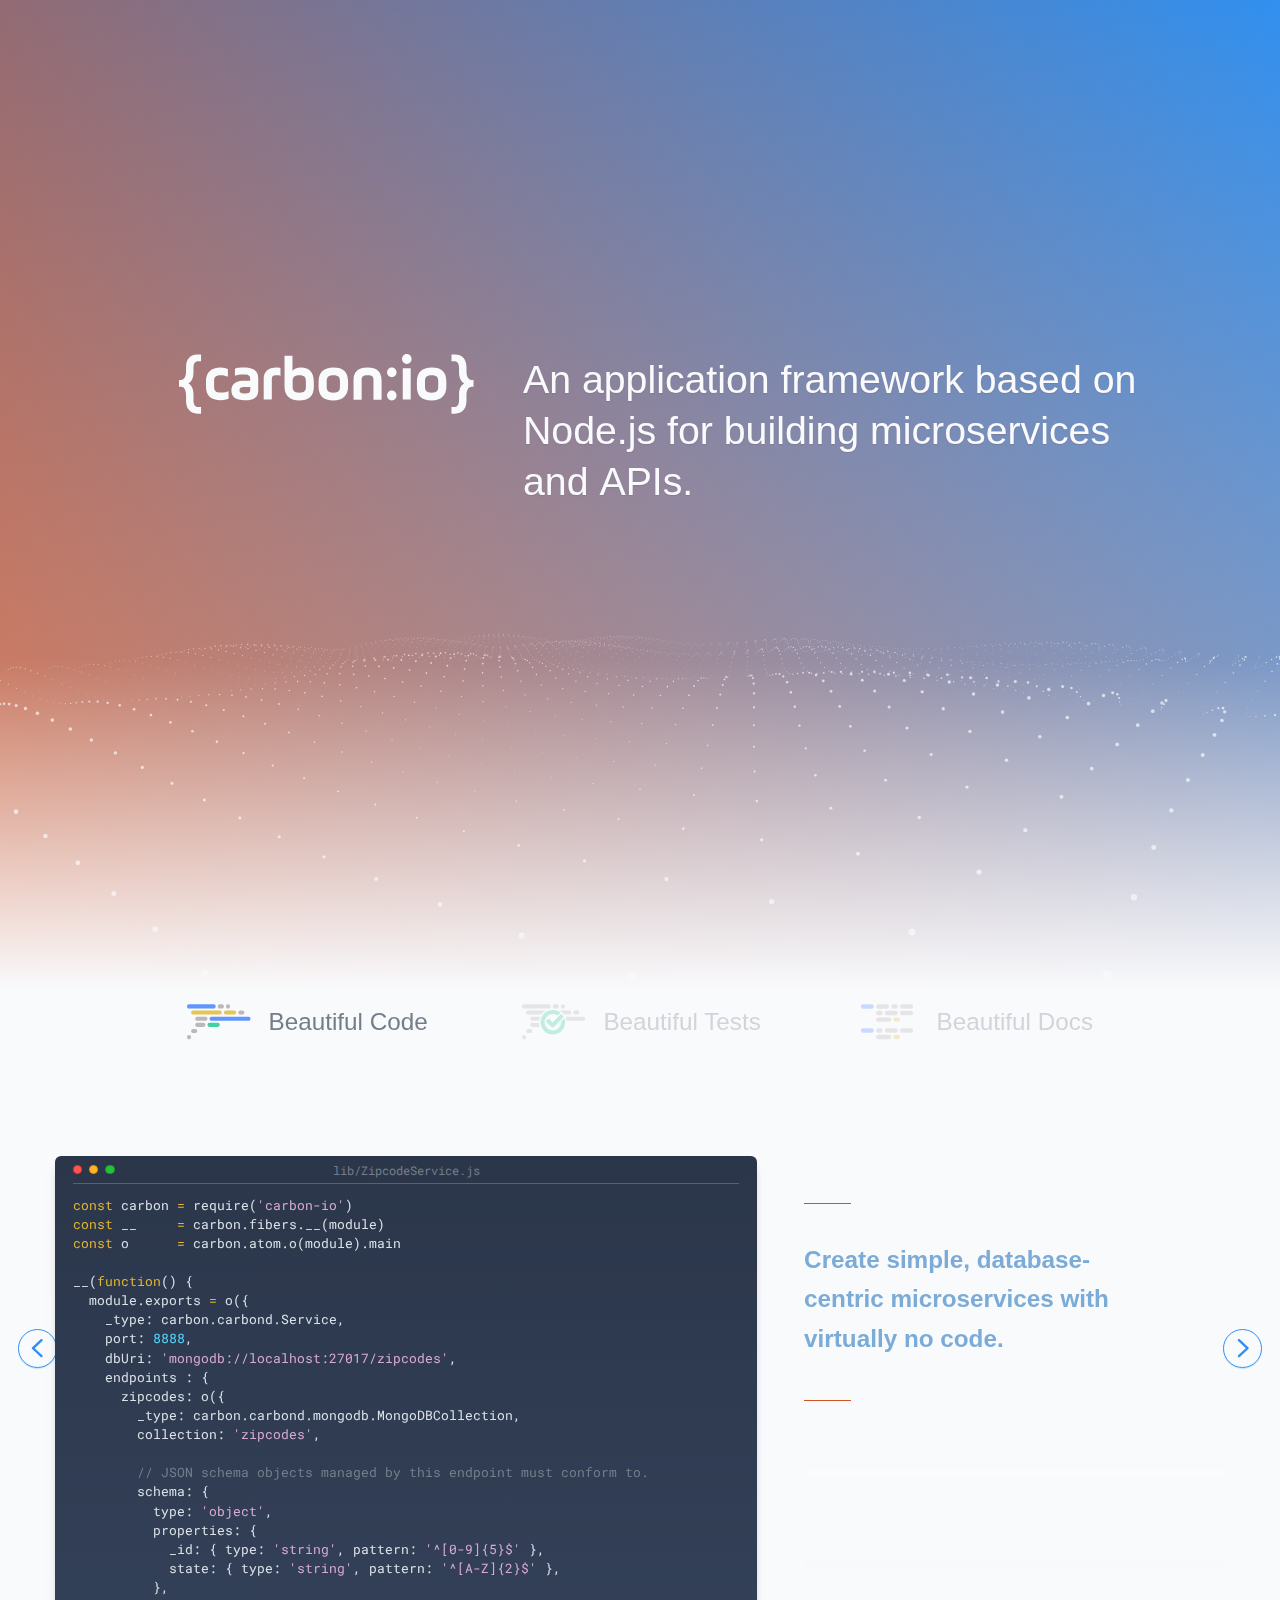
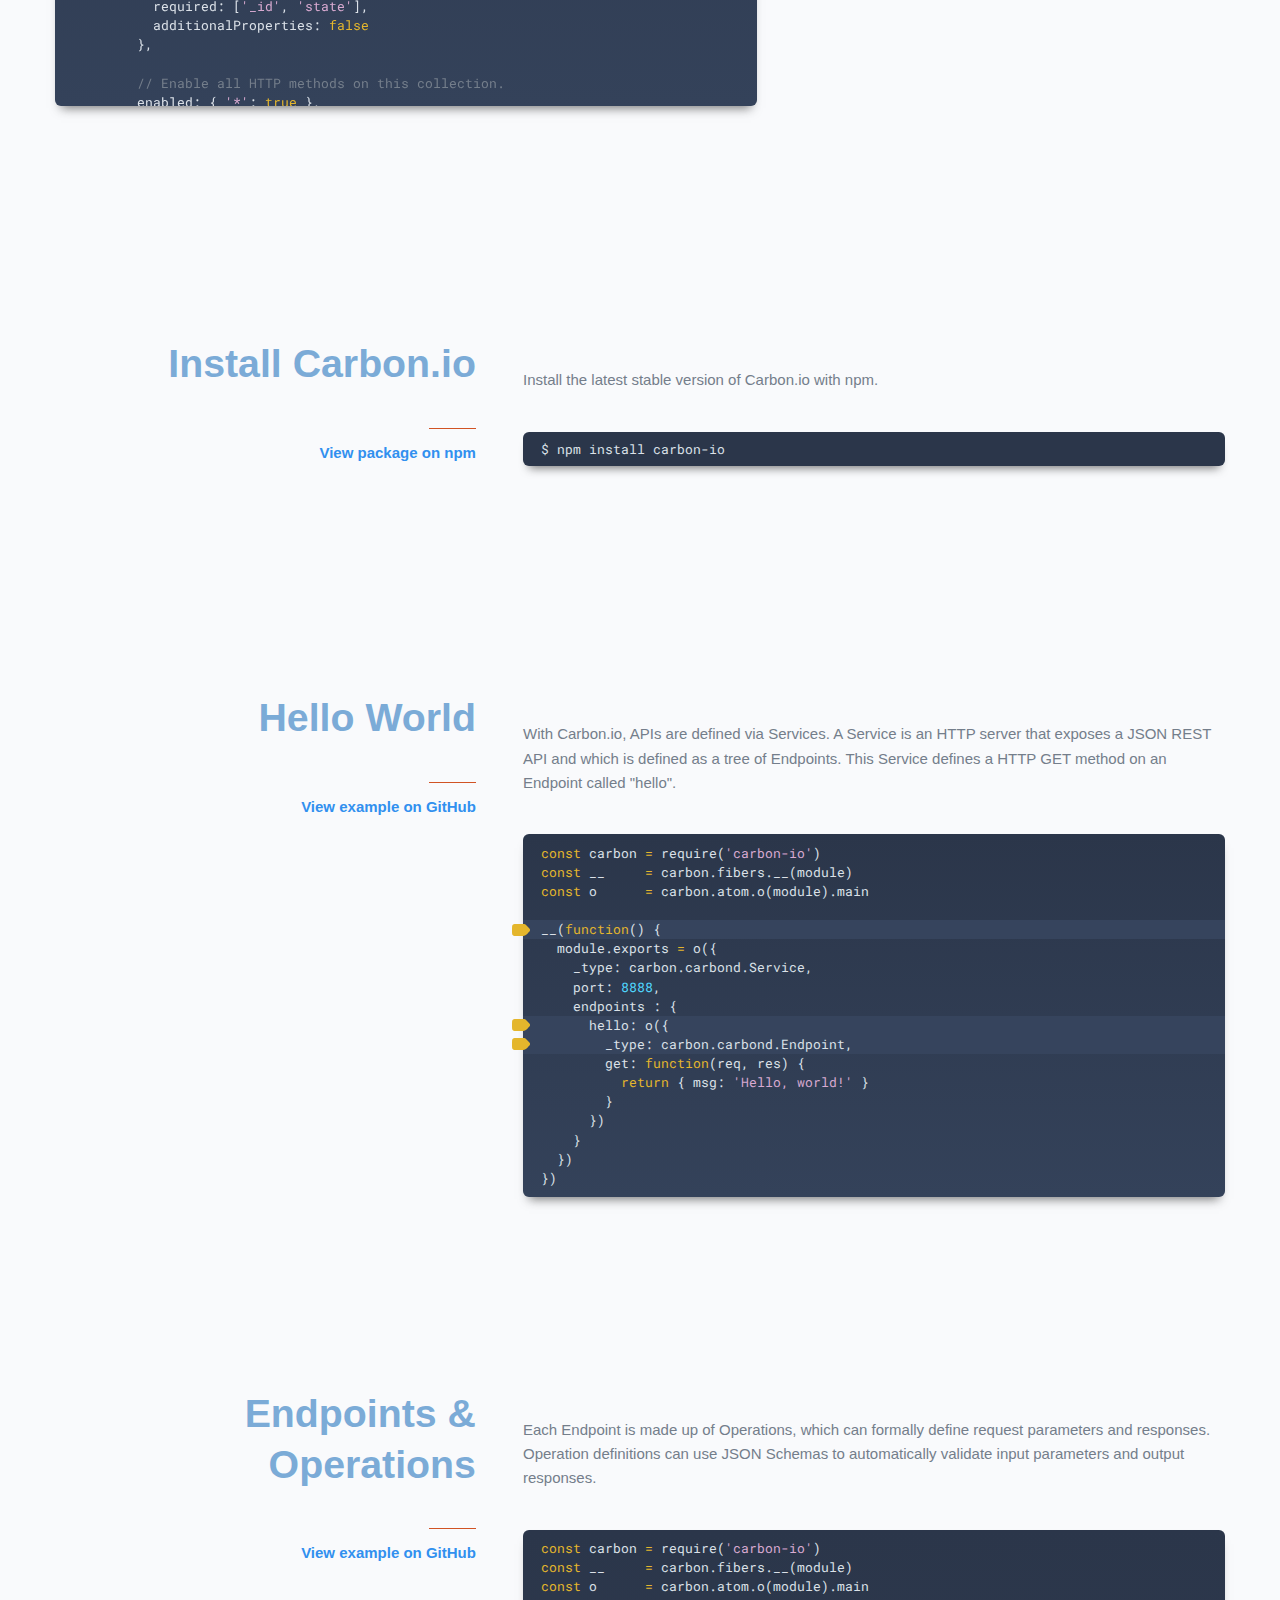
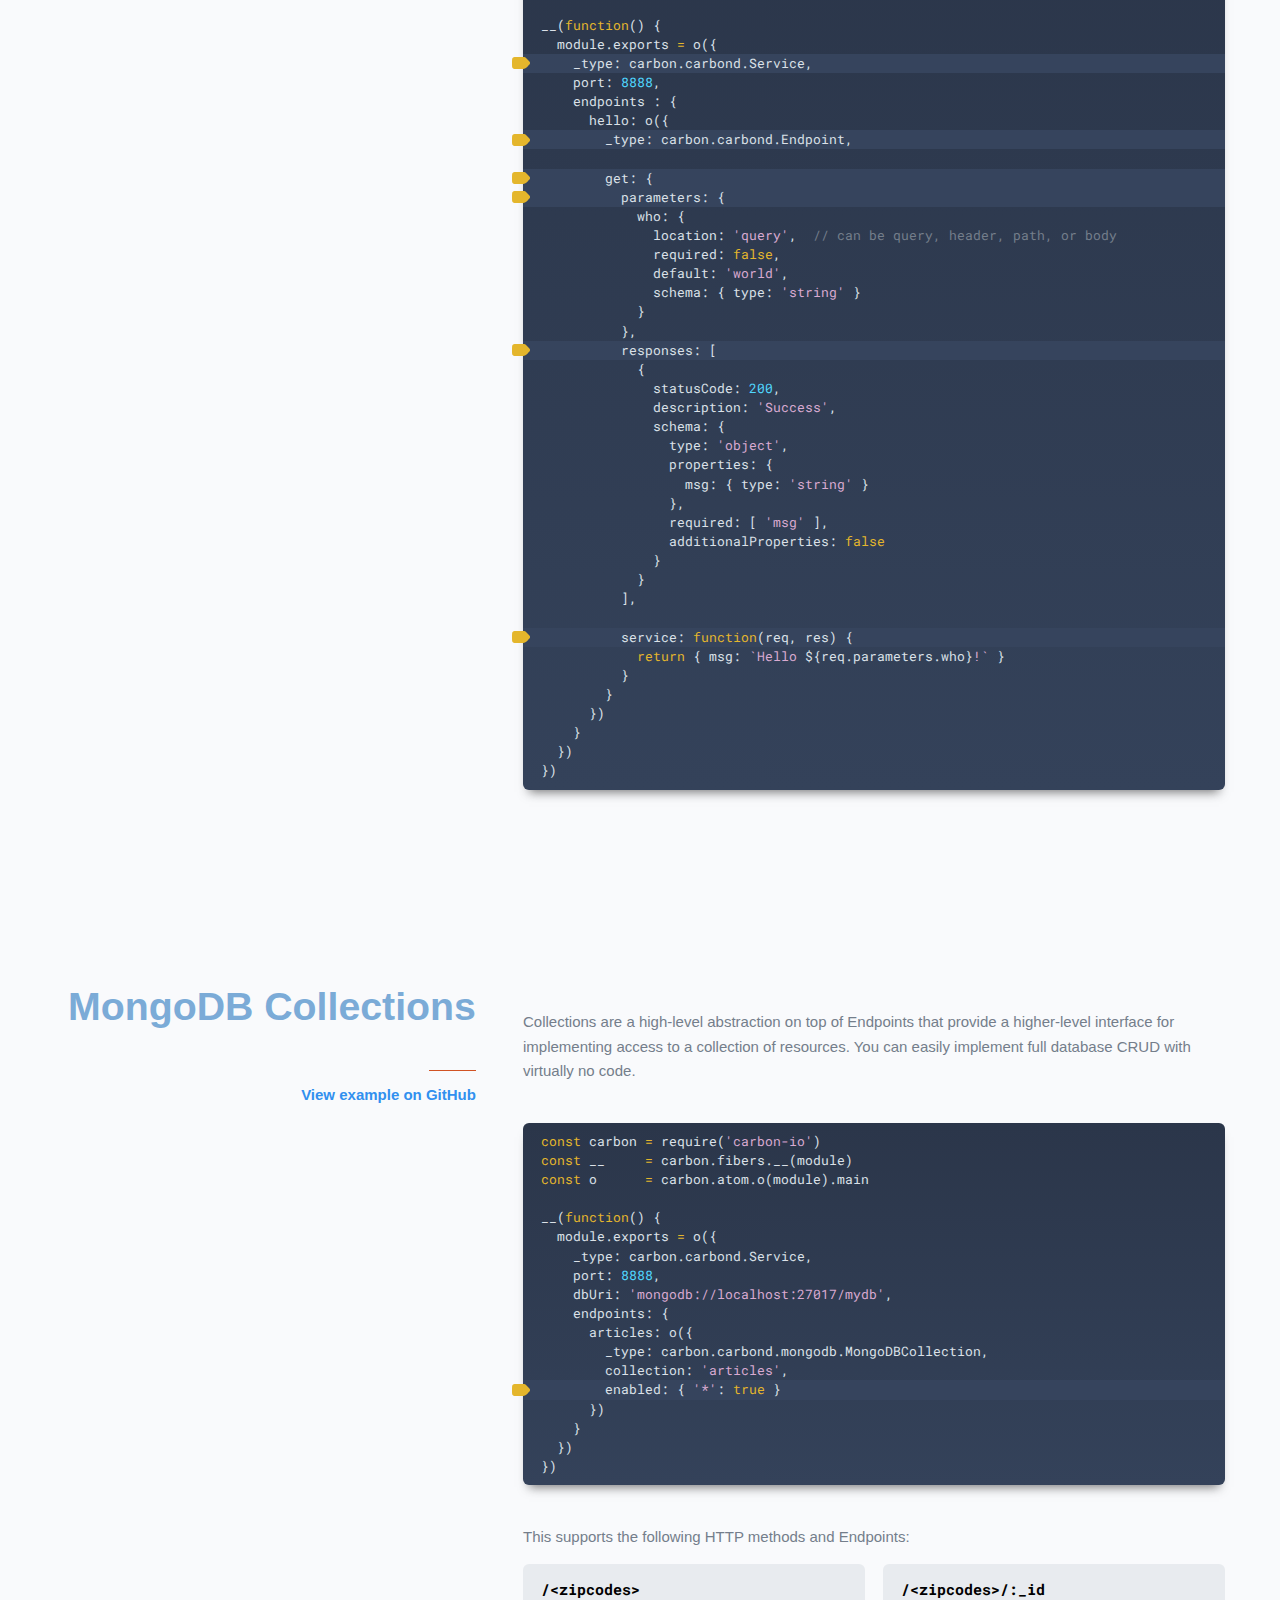
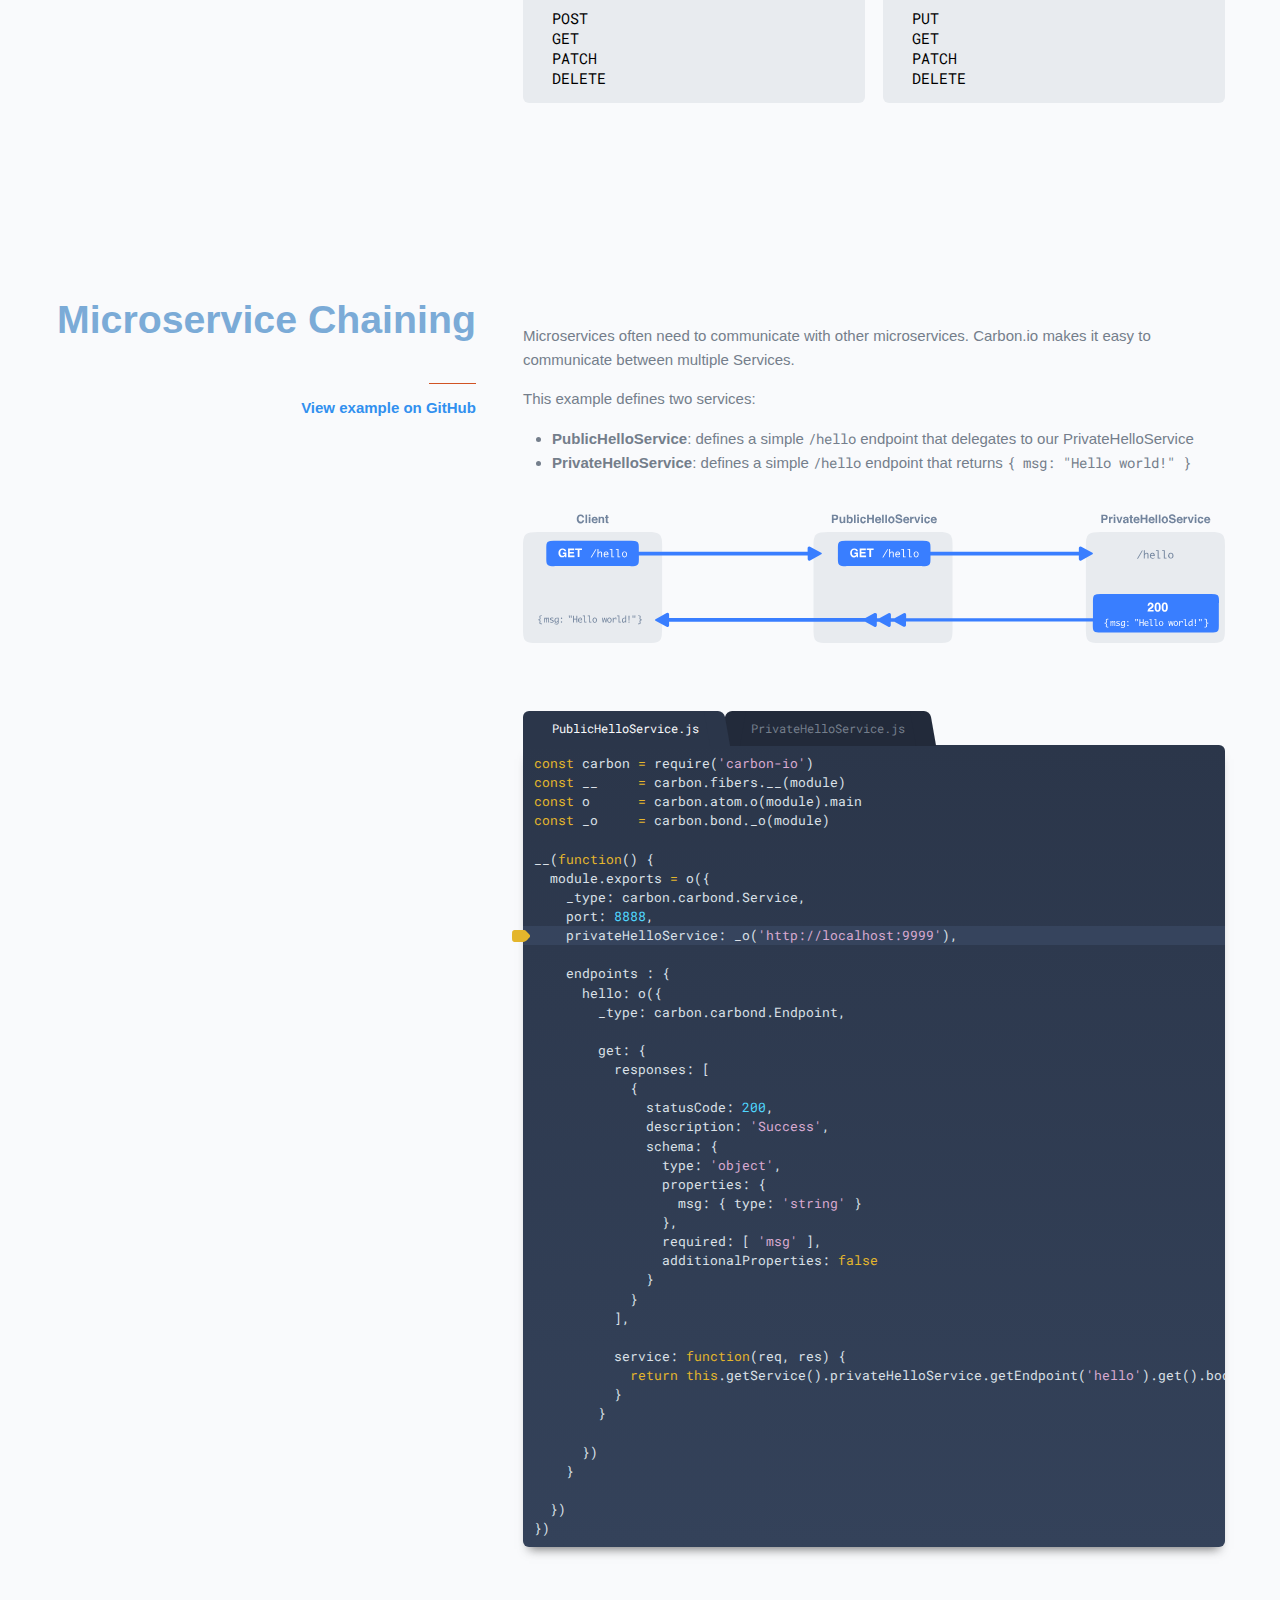
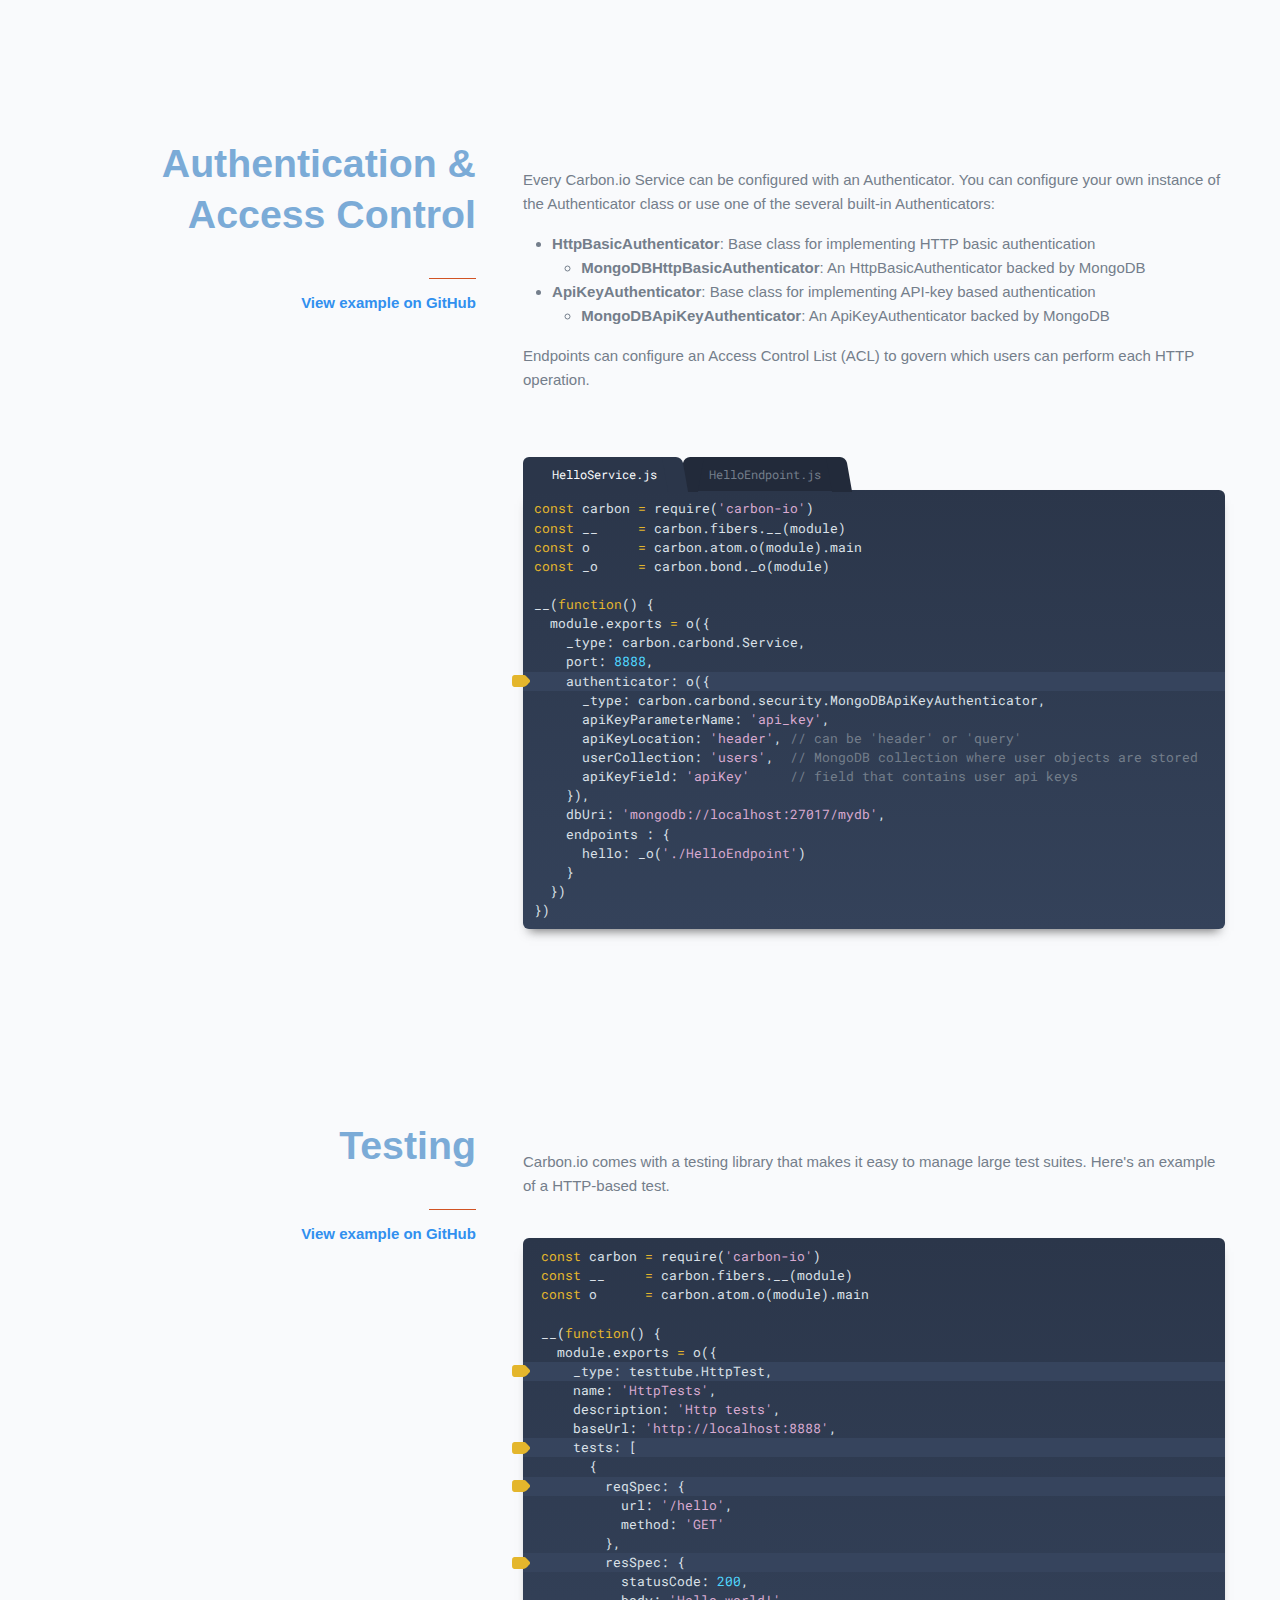
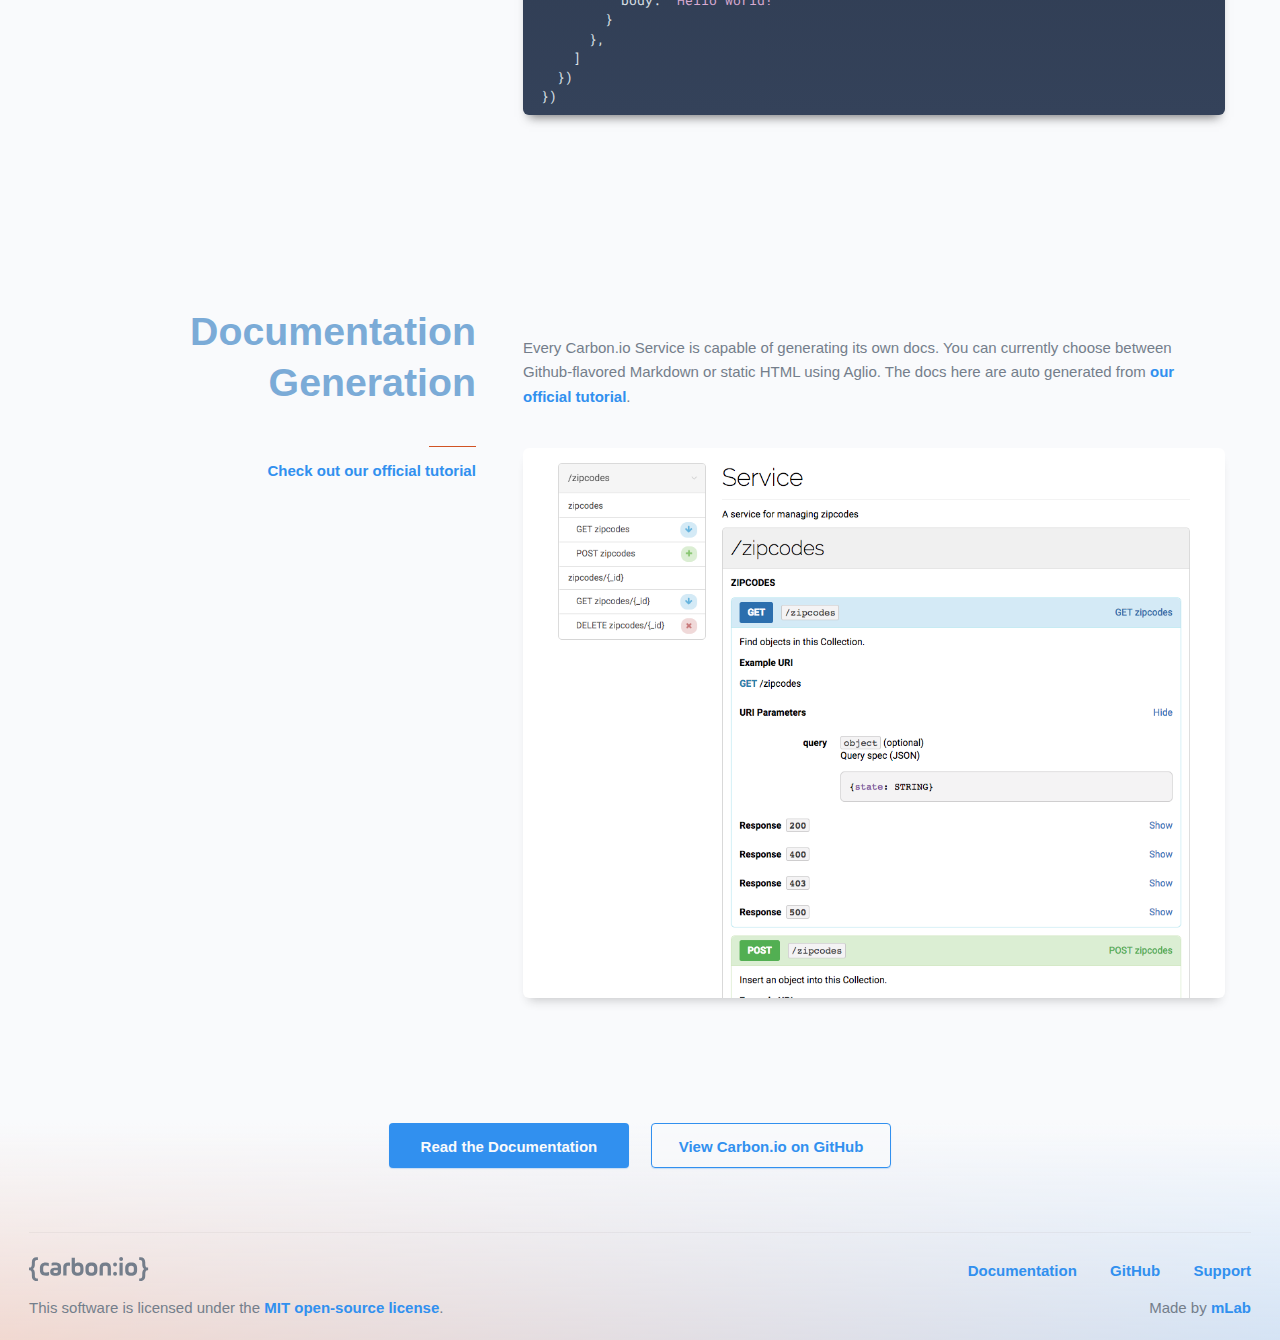
==== commit 4775b11b: "update script URLs" ====
--- a/index.html
+++ b/index.html
@@ -1381,12 +1381,11 @@
 </footer>
 
 
-  <!-- TODO: Change these url's to `/js/**` when hosted at carbon.io -->
-  <script type="application/javascript" src="js/lib/three.min.js"></script>
-  <script type="application/javascript" src="js/lib/jquery-3.0.0.slim.min.js"></script>
-  <script type="application/javascript" src="js/lib/prism.min.js"></script>
-  <script type="application/javascript" src="js/lib/fastclick.min.js"></script>
-  <script type="application/javascript" src="js/index.js"></script>
+  <script type="application/javascript" src="/js/lib/three.min.js"></script>
+  <script type="application/javascript" src="/js/lib/jquery-3.0.0.slim.min.js"></script>
+  <script type="application/javascript" src="/js/lib/prism.min.js"></script>
+  <script type="application/javascript" src="/js/lib/fastclick.min.js"></script>
+  <script type="application/javascript" src="/js/index.js"></script>
 </body>
 
 </html>
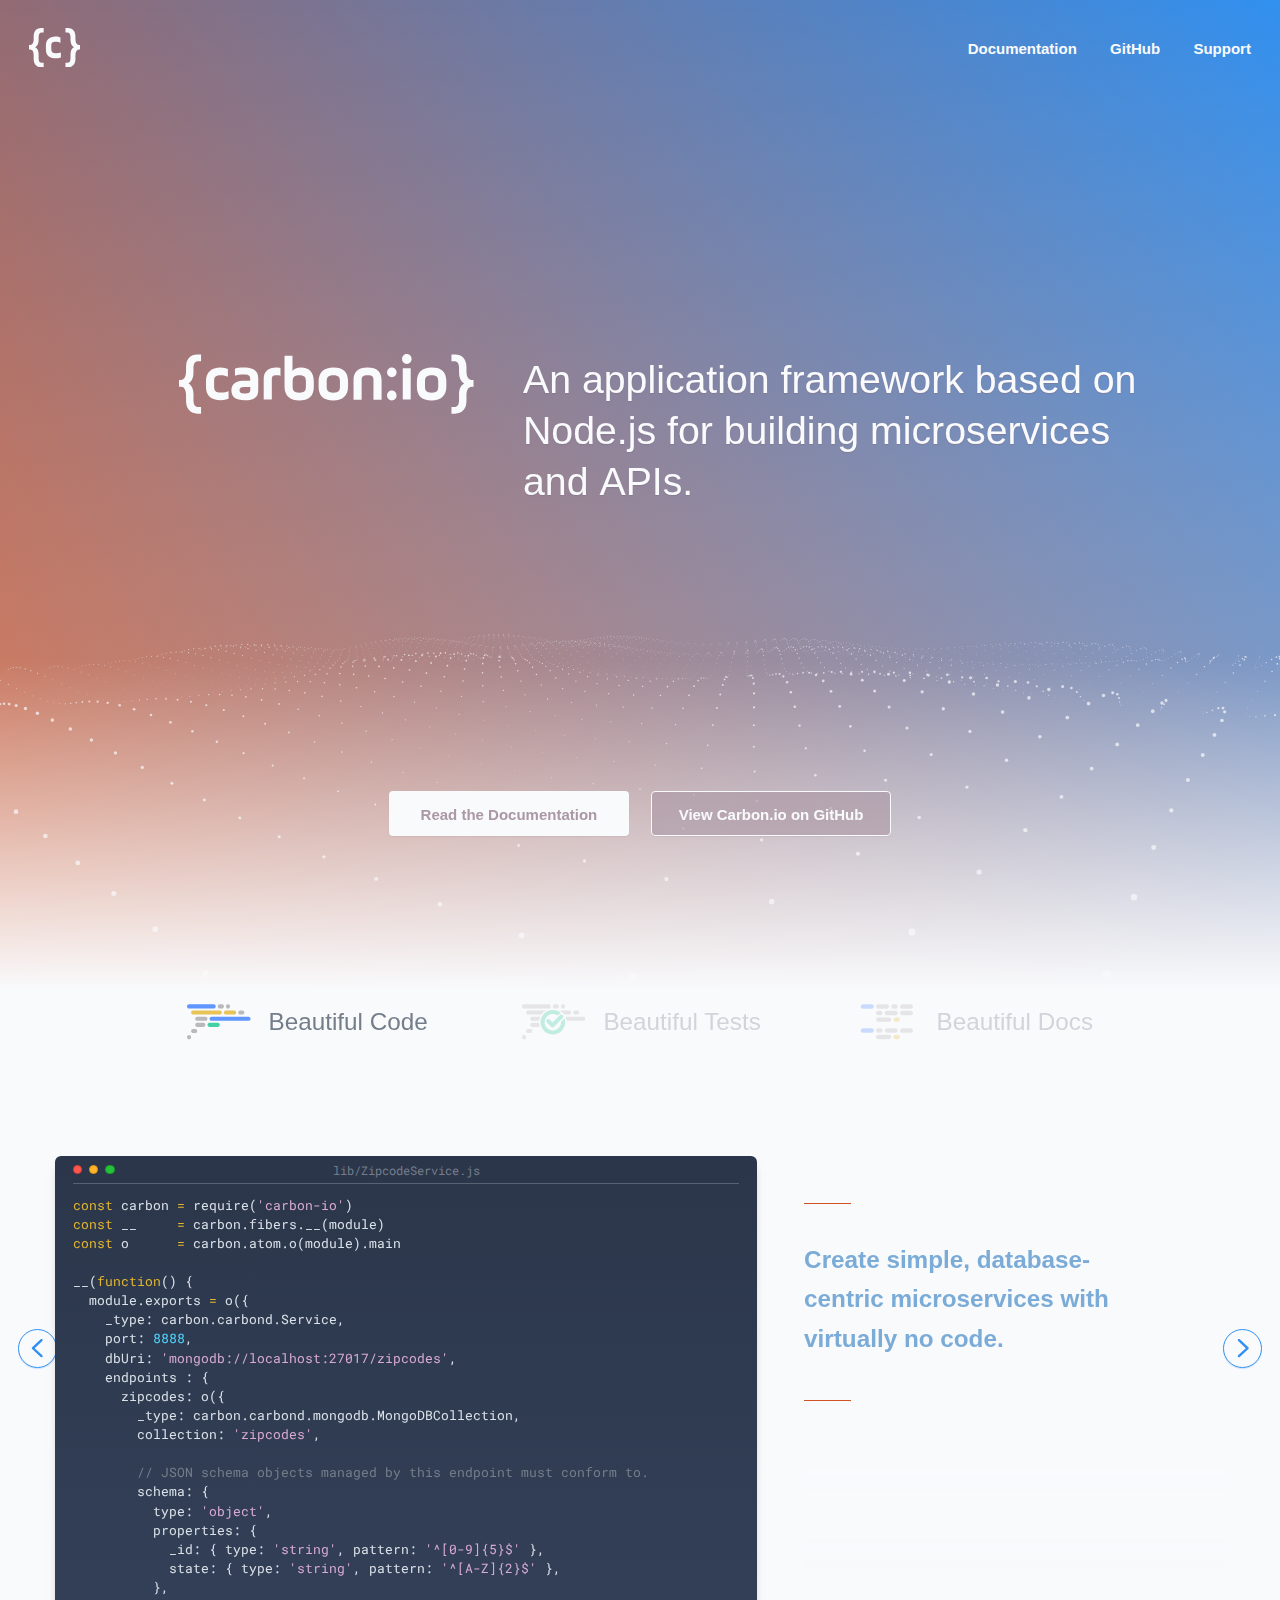
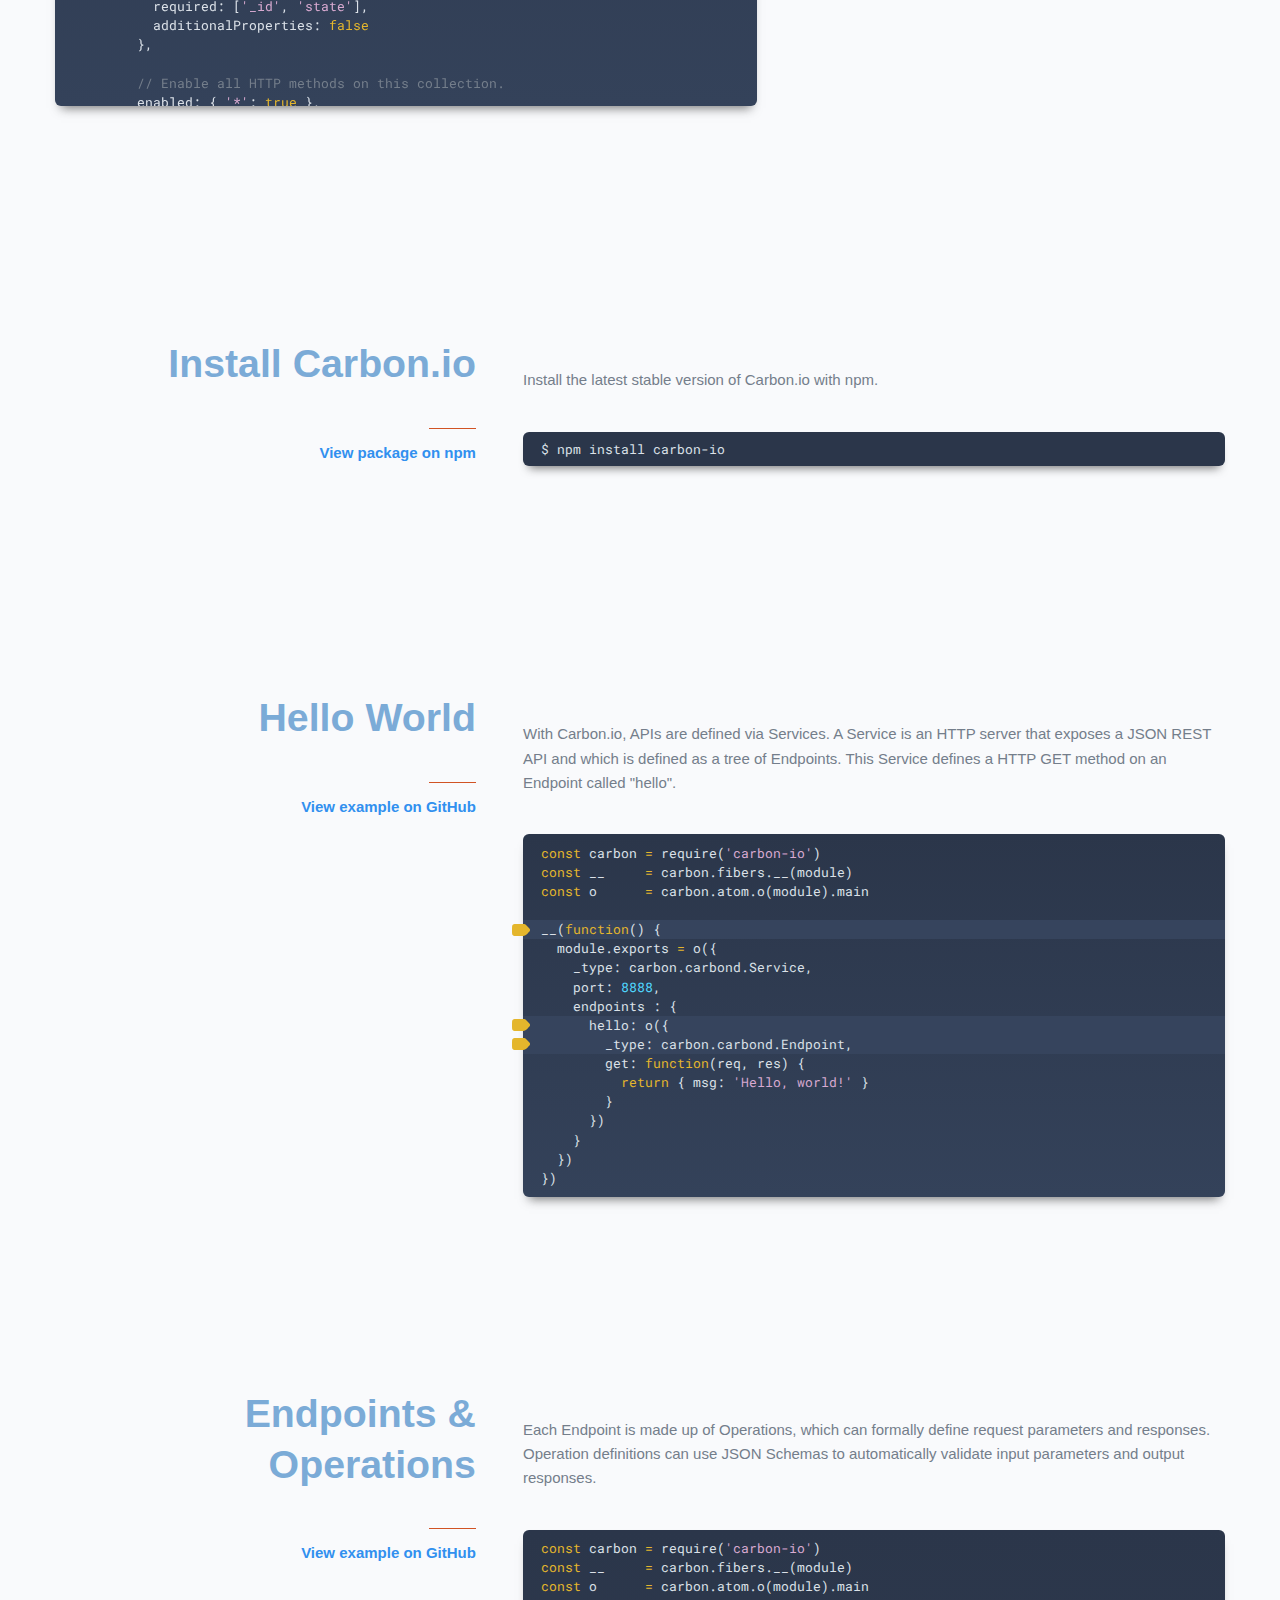
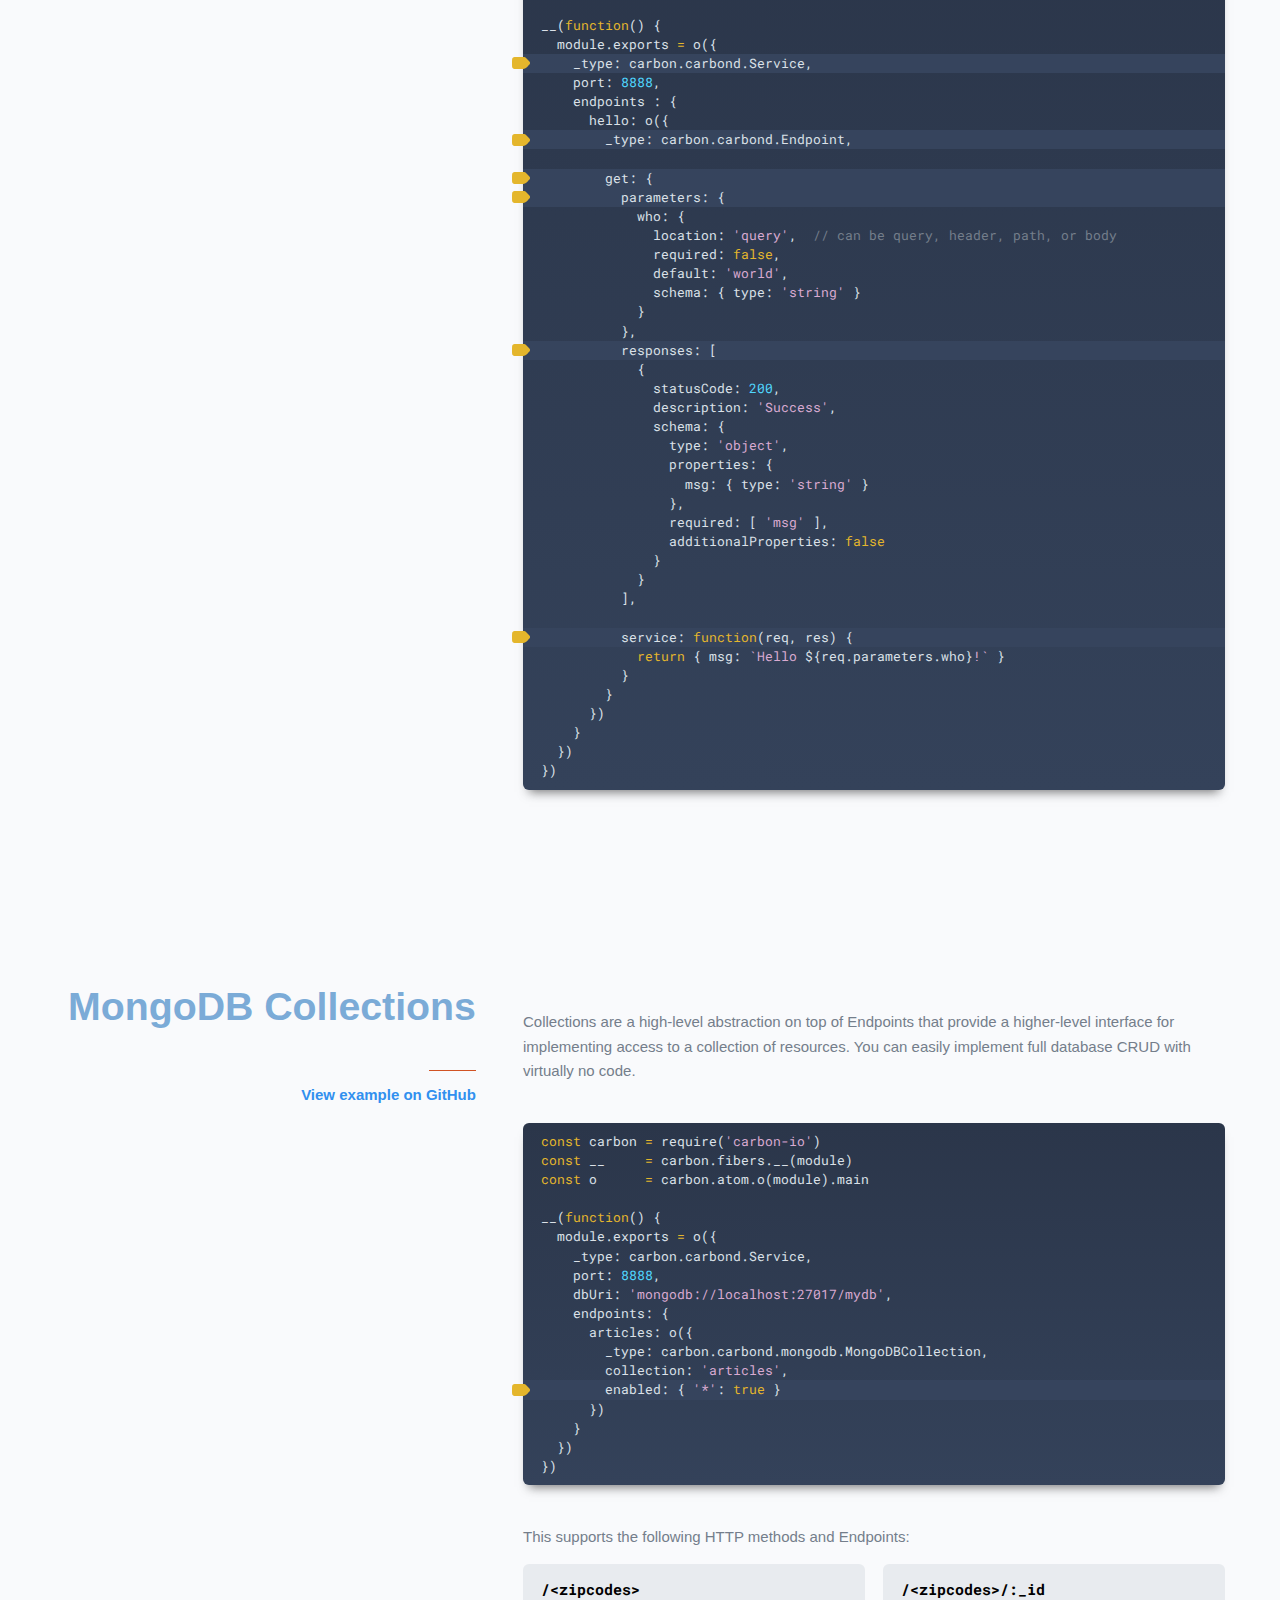
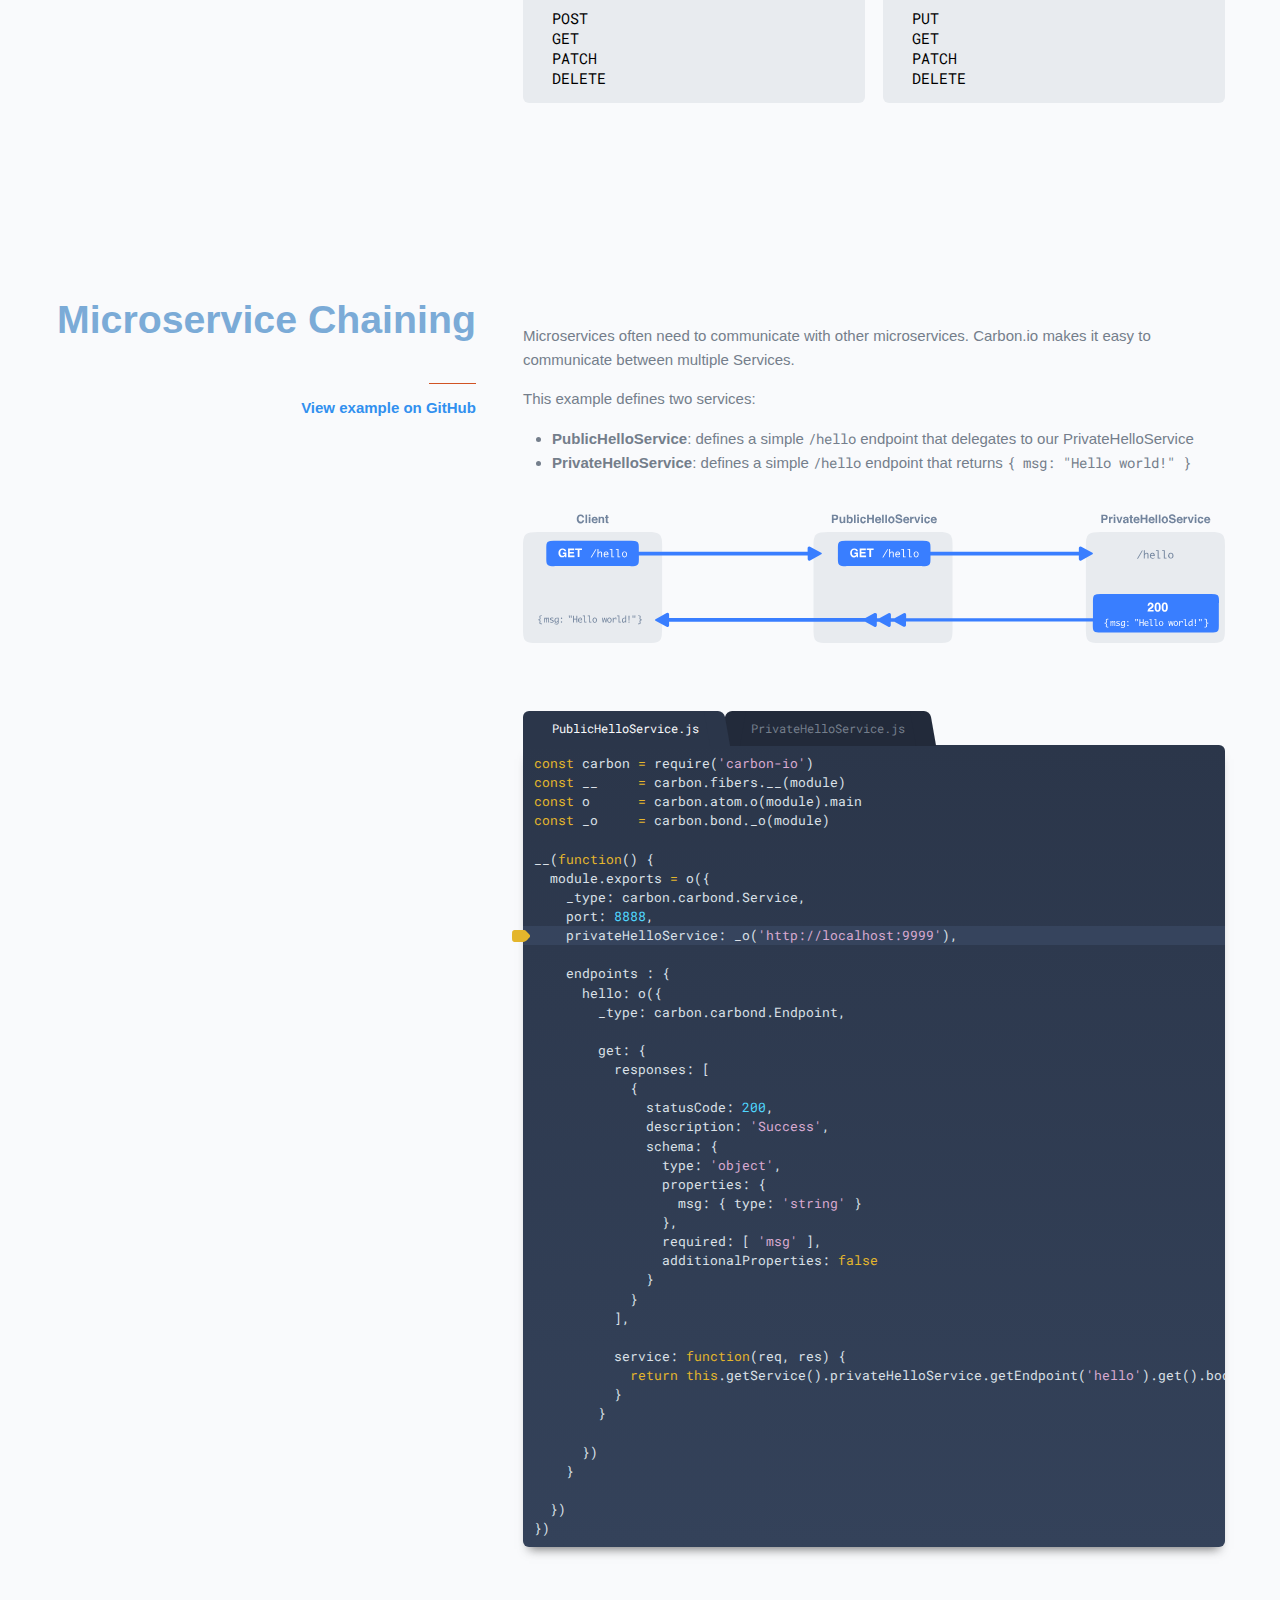
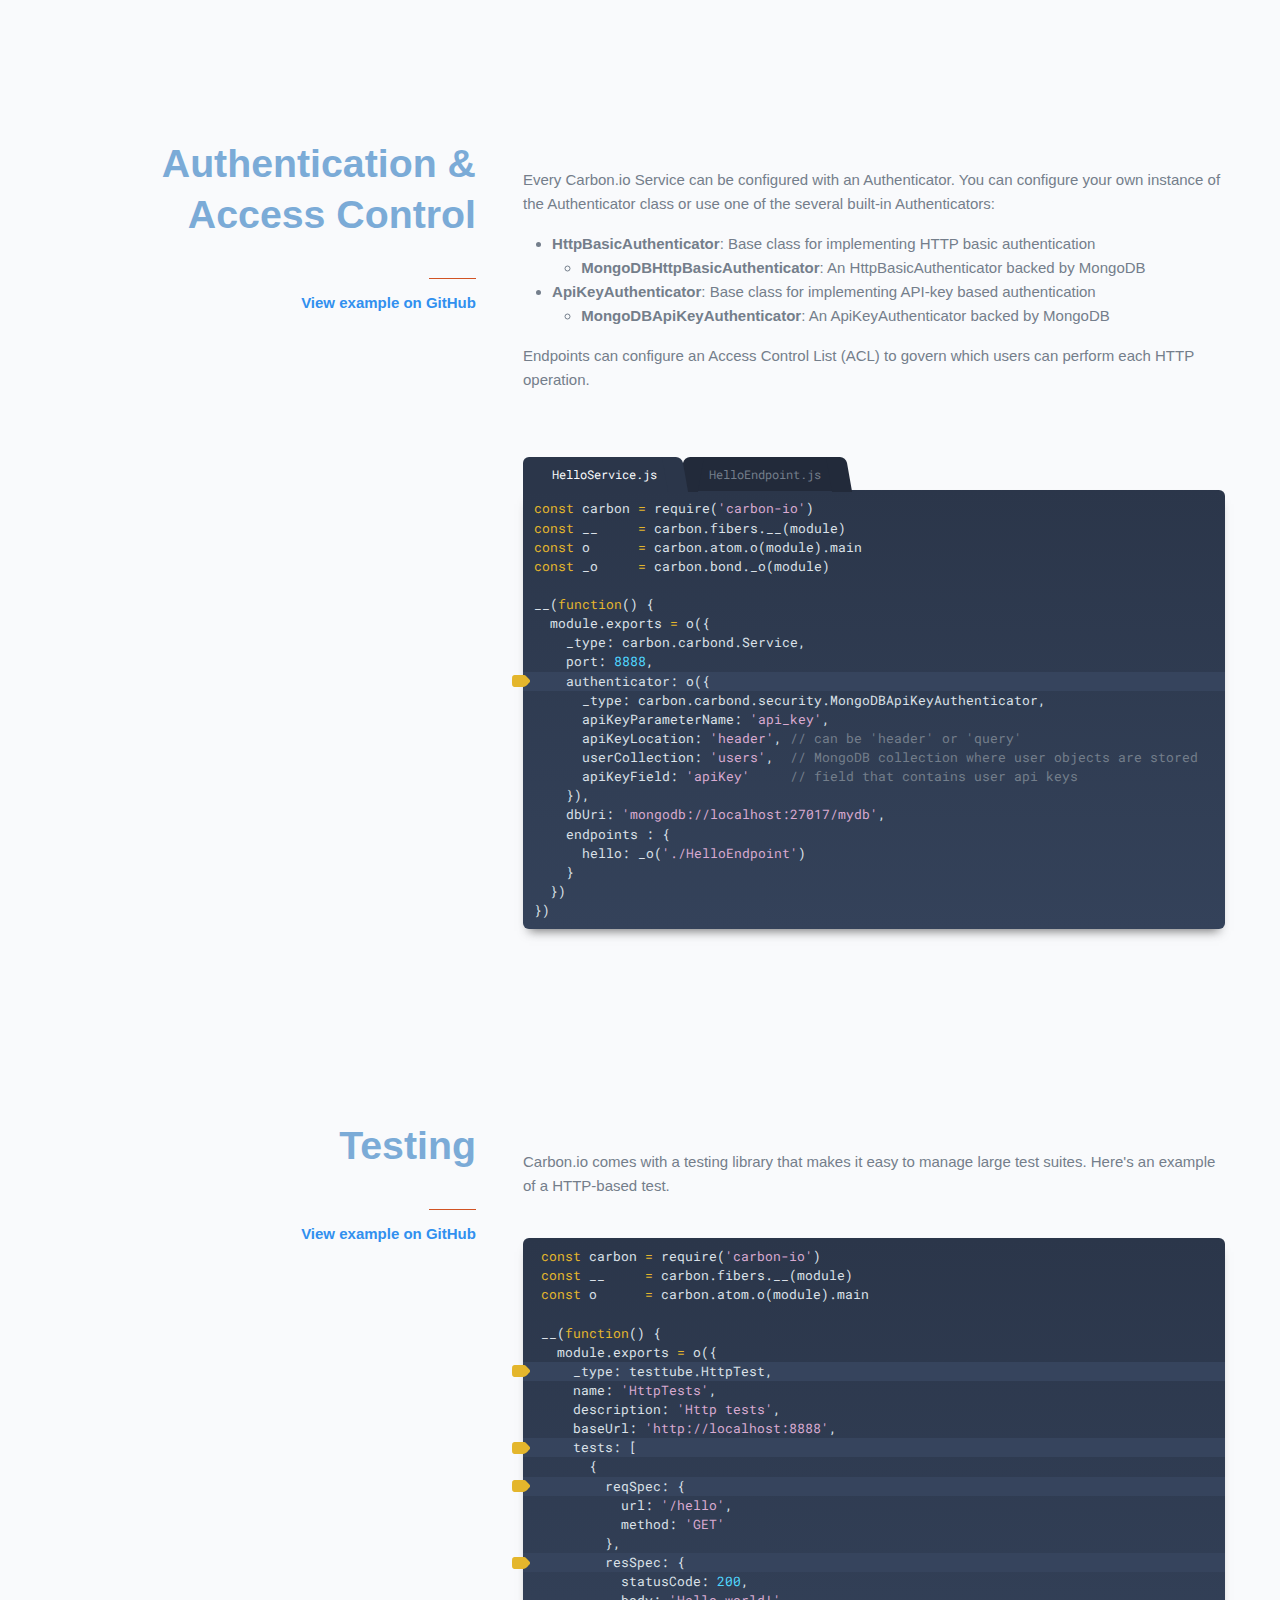
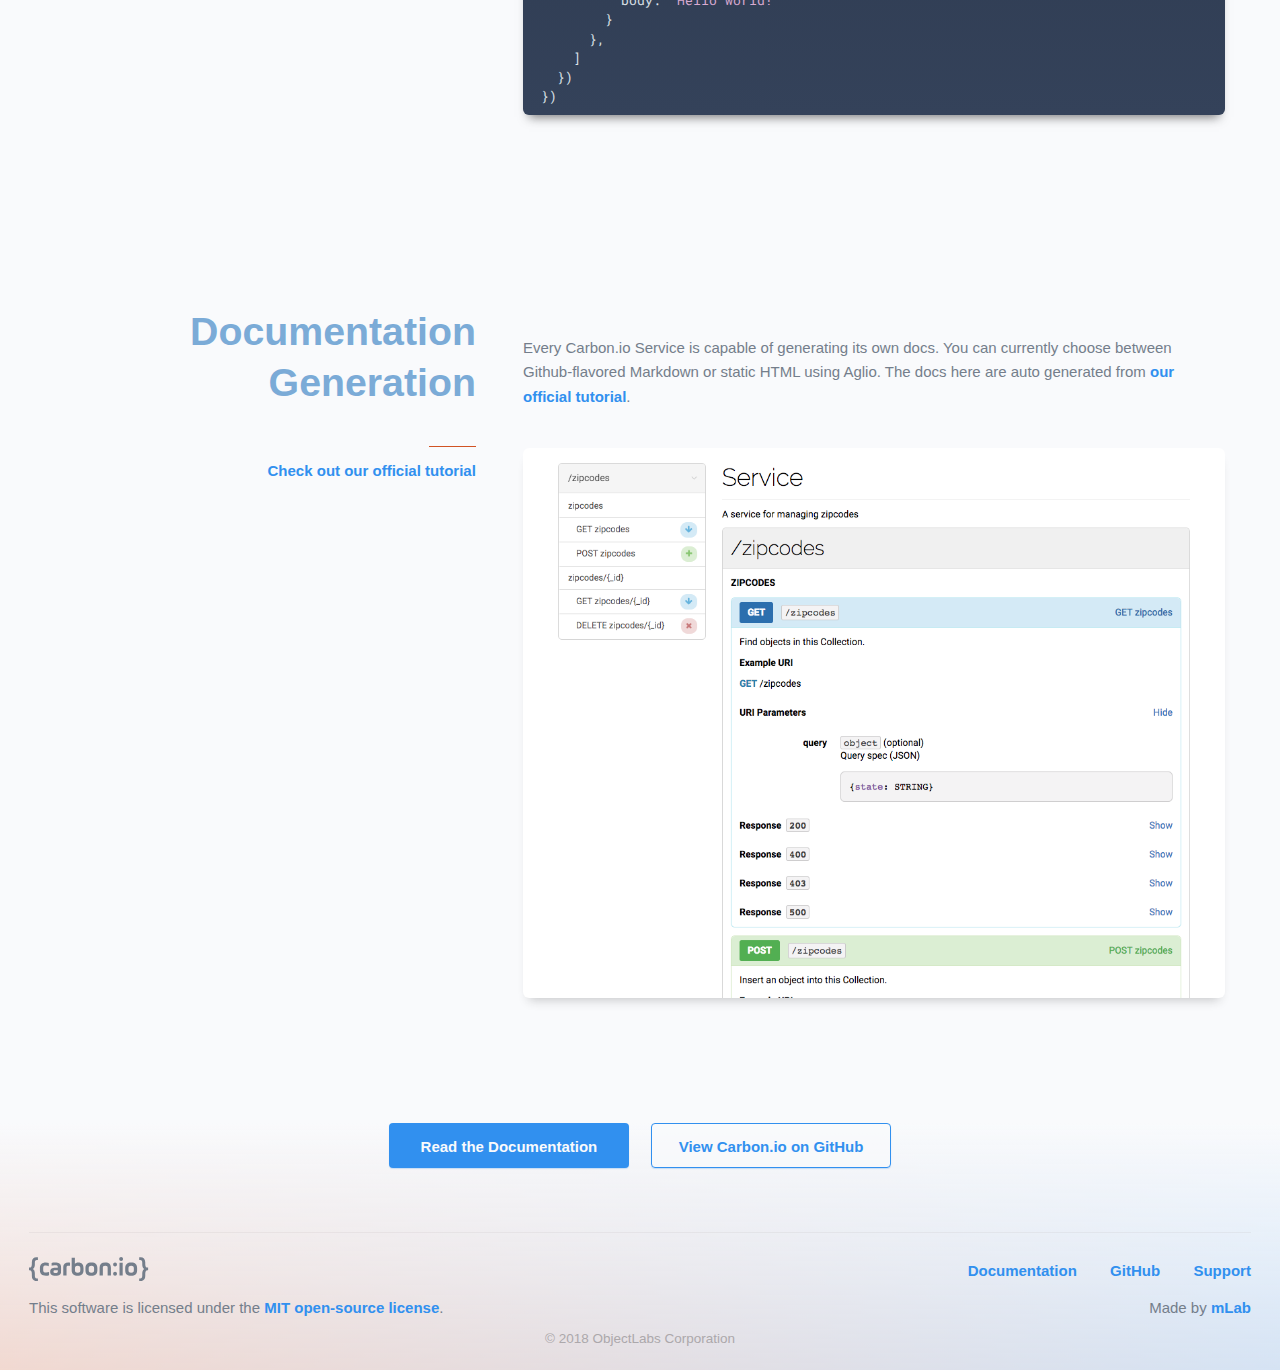
==== commit 5b0f97c6: "add copyright to bottom of footer" ====
--- a/index.html
+++ b/index.html
@@ -1377,6 +1377,8 @@
           Made by <a href="https://mlab.com/" target="_blank" title="mLab's Website">mLab</a>
         </div>
       </div>
+
+      <div class="footer--copyright">&copy; 2018 ObjectLabs Corporation</div>
     </div>
 </footer>
 
--- a/css/main.css
+++ b/css/main.css
@@ -1 +1 @@
-*,*:before,*:after{-webkit-box-sizing:inherit;box-sizing:inherit;-webkit-tap-highlight-color:transparent;-webkit-tap-highlight-color:transparent}html{-webkit-box-sizing:border-box;box-sizing:border-box;font-size:15px;overflow-x:hidden}body{margin:0;font-family:Helvetica,Arial,Ubuntu,sans-serif;background-color:#F9FAFC;overflow-x:hidden}@media screen and (min-width:319px) and (max-width:480px),screen and (min-device-height:319px) and (max-device-height:480px){body{cursor:pointer}}pre,code{font-family:"Roboto Mono","Andale Mono","Ubuntu Mono",monospace,monospace;z-index:1;position:relative}@media screen and (orientation:landscape) and (min-device-width:319px) and (max-device-width:480px){pre,code{font-size:12px}}mark{background-color:transparent;color:inherit}mark.no-select{-webkit-user-select:none;-moz-user-select:none;-ms-user-select:none;user-select:none}a{color:#3190EF;font-weight:bold;text-decoration:none}a:hover{text-decoration:underline}h1{font-weight:bold;font-size:39.27px;line-height:1.3em;color:#7BABD7;margin-bottom:0;padding-bottom:39.27px}h2{font-size:24.27px;line-height:39.26886px}p{color:#747E8B;font-size:15px;line-height:1.618em}p code{font-size:0.9em}@media screen and (min-width:319px) and (max-width:480px),screen and (min-device-height:319px) and (max-device-height:480px){p{font-size:18px}}@media screen and (orientation:landscape) and (min-device-width:319px) and (max-device-width:480px){p{font-size:12px}}ul{color:#747E8B;font-size:15px;line-height:1.618em;padding-left:29.124px}ul code{font-size:0.9em}@media screen and (min-width:319px) and (max-width:480px),screen and (min-device-height:319px) and (max-device-height:480px){ul{font-size:18px}}@media screen and (orientation:landscape) and (min-device-width:319px) and (max-device-width:480px){ul{font-size:12px}}@media screen and (min-width:319px) and (max-width:480px),screen and (min-device-height:319px) and (max-device-height:480px){li{margin-top:15px}li+li{margin-top:0}}pre{display:-webkit-box;display:-ms-flexbox;display:flex;font-size:12.75px;padding:9.27px 18px;overflow:auto;-webkit-overflow-scrolling:touch;margin:0;border-radius:6px}@media screen and (min-width:319px) and (max-width:480px),screen and (min-device-height:319px) and (max-device-height:480px){pre{margin-left:-18px;margin-right:-18px}}@media screen and (min-width:319px) and (max-width:480px),screen and (min-device-height:319px) and (max-device-height:480px){pre{display:block;font-size:13.5px}}[class*="language-"]{color:#DBE1E8;background:none;font-family:"Roboto Mono","Andale Mono","Ubuntu Mono",monospace,monospace;text-align:left;white-space:pre;word-spacing:normal;word-break:normal;word-wrap:normal;line-height:1.5;-moz-tab-size:4;-o-tab-size:4;tab-size:4;-webkit-hyphens:none;-ms-hyphens:none;hyphens:none}[class*="language-"]::-moz-selection,[class*="language-"]::-moz-selection{background:#b3d4fc}[class*="language-"]::selection,[class*="language-"]::selection{background:#b3d4fc}:not(pre)>code[class*="language-"],pre[class*="language-"]{-webkit-box-shadow:0 0 50px rgba(35,35,35,0.618);box-shadow:0 0 50px rgba(35,35,35,0.618);-webkit-box-shadow:0 8px 10px -6px rgba(35,35,35,0.618);box-shadow:0 8px 10px -6px rgba(35,35,35,0.618);background-color:#2b364a;background-image:-webkit-gradient(linear,left top,left bottom,from(#2b364a),to(#34425a));background-image:linear-gradient(#2b364a,#34425a)}:not(pre)>code[class*="language-"]{padding:.1em;border-radius:.3em;white-space:normal}.keyline{width:47.124px;height:1px;background-color:#D15324;display:inline-block;display:block;margin:auto;margin-top:39.27px}mark.no-highlight{background-color:transparent;color:#DBE1E8}.splash--content-section,.splash--cta,.carousel--group,.example{width:100%;max-width:100vw}@media screen and (min-width:319px) and (max-width:480px),screen and (min-device-height:319px) and (max-device-height:480px){.splash--content-section,.splash--cta,.carousel--group,.example{padding-left:29.124px;padding-right:29.124px}}@media screen and (orientation:landscape) and (min-device-width:319px) and (max-device-width:480px){.splash--content-section,.splash--cta,.carousel--group,.example{padding-left:29.124px;padding-right:29.124px}}@media screen and (min-width:768px) and (max-width:991px) and (min-device-height:481px){.splash--content-section,.splash--cta,.carousel--group,.example{padding-left:calc((100% - 768px) / 2);padding-right:calc((100% - 768px) / 2)}}@media screen and (min-width:992px) and (max-width:1169px){.splash--content-section,.splash--cta,.carousel--group,.example{padding-left:calc((100% - 992px) / 2);padding-right:calc((100% - 992px) / 2)}}@media screen and (min-width:1170px){.splash--content-section,.splash--cta,.carousel--group,.example{padding-left:calc((100% - 1170px) / 2);padding-right:calc((100% - 1170px) / 2)}}.navigation{-webkit-transition:opacity 0.5s ease-out;transition:opacity 0.5s ease-out;opacity:0;display:-webkit-box;display:-ms-flexbox;display:flex;-webkit-box-align:center;-ms-flex-align:center;align-items:center;-webkit-box-pack:justify;-ms-flex-pack:justify;justify-content:space-between;height:97.518px;padding-left:29.124px;padding-right:29.124px}.navigation.s-visible{opacity:1}@media screen and (min-width:319px) and (max-width:480px),screen and (min-device-height:319px) and (max-device-height:480px){.navigation{opacity:1;padding-left:18px;padding-right:18px}}.navigation--logo{height:39.27px}@media screen and (min-width:319px) and (max-width:480px),screen and (min-device-height:319px) and (max-device-height:480px){.navigation--logo{display:none}}@media screen and (min-width:319px) and (max-width:480px),screen and (min-device-height:319px) and (max-device-height:480px){.navigation--links{display:none}}.navigation--link{color:#F9FAFC;font-weight:bold;text-decoration:none}.navigation--link+.navigation--link{margin-left:29.124px}.navigation--mobile{position:fixed;top:1rem;right:1rem;height:50.44886px;width:50.44886px;z-index:10;display:none}@media screen and (min-width:319px) and (max-width:480px),screen and (min-device-height:319px) and (max-device-height:480px){.navigation--mobile{display:block}}.navigation--mobile-toggle{-webkit-box-shadow:0 0 50px rgba(35,35,35,0.236076);box-shadow:0 0 50px rgba(35,35,35,0.236076);-webkit-box-shadow:0 8px 10px -6px rgba(35,35,35,0.236076);box-shadow:0 8px 10px -6px rgba(35,35,35,0.236076);-webkit-transition:background-color 0.1s ease-out,-webkit-transform 0.1s ease-out;transition:background-color 0.1s ease-out,-webkit-transform 0.1s ease-out;transition:transform 0.1s ease-out,background-color 0.1s ease-out;transition:transform 0.1s ease-out,background-color 0.1s ease-out,-webkit-transform 0.1s ease-out;display:none;height:50.44886px;width:50.44886px;position:relative;border-radius:100%;cursor:pointer;background-color:white;border:1px solid rgba(172,168,171,0.1)}@media screen and (min-width:319px) and (max-width:480px),screen and (min-device-height:319px) and (max-device-height:480px){.navigation--mobile-toggle{display:inline-block}}.navigation--mobile-toggle:active{background-color:#DBE1E8;-webkit-transform:scale(0.9);transform:scale(0.9)}.navigation--mobile-toggle.s-active{background-color:#F9FAFC}.navigation--mobile-toggle-line{-webkit-transition:all 0.15s ease-out;transition:all 0.15s ease-out;height:3px;width:24.27px;background-color:#ACA8AB;position:absolute;top:0;bottom:0;left:0;right:0;margin:auto;border-radius:50px}.s-active>.navigation--mobile-toggle-line{opacity:0;-webkit-transform:scaleX(0);transform:scaleX(0);background-color:#fcb6c4}.navigation--mobile-toggle-line:first-of-type{-webkit-transform:translate3d(0,-8.135px,0);transform:translate3d(0,-8.135px,0)}.s-active>.navigation--mobile-toggle-line:first-of-type{opacity:1;-webkit-transform:translate3d(0,0,0) rotate(45deg);transform:translate3d(0,0,0) rotate(45deg)}.navigation--mobile-toggle-line:last-of-type{-webkit-transform:translate3d(0,8.135px,0);transform:translate3d(0,8.135px,0)}.s-active>.navigation--mobile-toggle-line:last-of-type{opacity:1;-webkit-transform:translate3d(0,0,0) rotate(-45deg);transform:translate3d(0,0,0) rotate(-45deg)}.navigation--mobile-links{-webkit-box-shadow:0 0 50px rgba(35,35,35,0.236076);box-shadow:0 0 50px rgba(35,35,35,0.236076);-webkit-box-shadow:0 8px 10px -6px rgba(35,35,35,0.236076);box-shadow:0 8px 10px -6px rgba(35,35,35,0.236076);-webkit-transition:opacity 0.1s ease-out,-webkit-transform 0.1s ease-out;transition:opacity 0.1s ease-out,-webkit-transform 0.1s ease-out;transition:opacity 0.1s ease-out,transform 0.1s ease-out;transition:opacity 0.1s ease-out,transform 0.1s ease-out,-webkit-transform 0.1s ease-out;opacity:0;pointer-events:none;position:absolute;top:calc(50.44886px + 0.5rem);right:0;-webkit-transform:translate3d(0,-9.27px,0) scale(0.8);transform:translate3d(0,-9.27px,0) scale(0.8);-webkit-transform-origin:top right;transform-origin:top right;border-radius:6px;width:220px;overflow:hidden;border:1px solid rgba(172,168,171,0.1)}@media screen and (min-width:319px) and (max-width:480px),screen and (min-device-height:319px) and (max-device-height:480px){.navigation--mobile-links.s-active{opacity:1;pointer-events:initial;-webkit-transform:translate3d(0,0,0) scale(1);transform:translate3d(0,0,0) scale(1)}}.navigation--mobile-link{display:block;padding-top:15px;padding-bottom:15px;padding-left:18px;padding-right:18px;background-color:white}.navigation--mobile-link:hover,.navigation--mobile-link:active{text-decoration:none}.navigation--mobile-link:active{background-color:#eff2f7}.navigation--mobile-link+.navigation--mobile-link{border-top:1px solid rgba(172,168,171,0.1)}.footer{padding-left:29.124px;padding-right:29.124px;background-color:#F9FAFC;background-image:linear-gradient(#F9FAFC,rgba(249,250,252,0.8)),linear-gradient(-130deg,#3190EF,#D15324)}.footer--content{padding-top:24.27px;padding-bottom:24.27px;border-top:1px solid rgba(172,168,171,0.15)}.footer--top-row,.footer--bottom-row{display:-webkit-box;display:-ms-flexbox;display:flex;-webkit-box-align:center;-ms-flex-align:center;align-items:center;-webkit-box-pack:justify;-ms-flex-pack:justify;justify-content:space-between;width:100%;color:#747E8B}@media screen and (min-width:319px) and (max-width:480px),screen and (min-device-height:319px) and (max-device-height:480px){.footer--top-row,.footer--bottom-row{-webkit-box-orient:vertical;-webkit-box-direction:normal;-ms-flex-direction:column;flex-direction:column}}.footer--bottom-row{margin-top:15px}@media screen and (min-width:319px) and (max-width:480px),screen and (min-device-height:319px) and (max-device-height:480px){.footer--bottom-row{-webkit-box-align:start;-ms-flex-align:start;align-items:flex-start}}@media screen and (min-width:319px) and (max-width:480px),screen and (min-device-height:319px) and (max-device-height:480px){.footer--license{margin-top:15px}}.footer--logo{height:24.27px}@media screen and (min-width:319px) and (max-width:480px),screen and (min-device-height:319px) and (max-device-height:480px){.footer--links{display:none}}.footer--link+.footer--link{margin-left:29.124px}.footer--cta{text-align:center;margin-top:63.54px;margin-bottom:63.54px}.footer--cta-primary{-webkit-box-shadow:0 1px 1px rgba(49,144,239,0.236076);box-shadow:0 1px 1px rgba(49,144,239,0.236076);-webkit-transition:background-color 0.1s ease-out,background-position 0.1s ease-out,-webkit-box-shadow 0.15s ease-out;transition:background-color 0.1s ease-out,background-position 0.1s ease-out,-webkit-box-shadow 0.15s ease-out;transition:box-shadow 0.15s ease-out,background-color 0.1s ease-out,background-position 0.1s ease-out;transition:box-shadow 0.15s ease-out,background-color 0.1s ease-out,background-position 0.1s ease-out,-webkit-box-shadow 0.15s ease-out;height:45px;padding:15px 18px;display:inline-block;color:#F9FAFC;line-height:15px;font-size:15px;font-weight:bold;border-width:1px;border-style:solid;border-radius:4px;text-decoration:none;-webkit-user-select:none;-moz-user-select:none;-ms-user-select:none;user-select:none;background-color:#3190EF;border-color:transparent;width:240px}.footer--cta-primary:hover{-webkit-box-shadow:0 2px 5px rgba(49,144,239,0.382);box-shadow:0 2px 5px rgba(49,144,239,0.382)}.footer--cta-primary:hover:active{-webkit-box-shadow:0 1px 2px rgba(49,144,239,0.618);box-shadow:0 1px 2px rgba(49,144,239,0.618)}.footer--cta-primary:hover{text-decoration:none;background-color:#499df1}.footer--cta-primary:active{background-color:#2388ee}@media screen and (min-width:319px) and (max-width:480px),screen and (min-device-height:319px) and (max-device-height:480px){.footer--cta-primary{width:100%}}@media screen and (orientation:landscape) and (min-device-width:319px) and (max-device-width:480px){.footer--cta-primary{max-width:300px}}.footer--cta-secondary{-webkit-box-shadow:0 1px 1px rgba(49,144,239,0.236076);box-shadow:0 1px 1px rgba(49,144,239,0.236076);-webkit-transition:background-color 0.1s ease-out,background-position 0.1s ease-out,-webkit-box-shadow 0.15s ease-out;transition:background-color 0.1s ease-out,background-position 0.1s ease-out,-webkit-box-shadow 0.15s ease-out;transition:box-shadow 0.15s ease-out,background-color 0.1s ease-out,background-position 0.1s ease-out;transition:box-shadow 0.15s ease-out,background-color 0.1s ease-out,background-position 0.1s ease-out,-webkit-box-shadow 0.15s ease-out;height:45px;padding:15px 18px;display:inline-block;color:#3190EF;line-height:15px;font-size:15px;font-weight:bold;border-width:1px;border-style:solid;border-radius:4px;text-decoration:none;-webkit-user-select:none;-moz-user-select:none;-ms-user-select:none;user-select:none;background-color:rgba(249,250,252,0.618);border-color:#3190EF;position:relative;width:240px;margin-left:18px}.footer--cta-secondary:hover{-webkit-box-shadow:0 2px 5px rgba(49,144,239,0.382);box-shadow:0 2px 5px rgba(49,144,239,0.382)}.footer--cta-secondary:hover:active{-webkit-box-shadow:0 1px 2px rgba(49,144,239,0.618);box-shadow:0 1px 2px rgba(49,144,239,0.618)}.footer--cta-secondary:after{content:"";-webkit-transition:opacity 0.1s ease-out;transition:opacity 0.1s ease-out;position:absolute;top:0;bottom:0;left:0;right:0;opacity:0;background-image:linear-gradient(145deg,rgba(249,250,252,0.1),transparent)}.footer--cta-secondary:hover{text-decoration:none;background-color:#fff;background-position:center}.footer--cta-secondary:hover:after{opacity:1}.footer--cta-secondary:active{background-color:#eff2f7}@media screen and (min-width:319px) and (max-width:480px),screen and (min-device-height:319px) and (max-device-height:480px){.footer--cta-secondary{margin-left:0;margin-top:15px;width:100%}}@media screen and (orientation:landscape) and (min-device-width:319px) and (max-device-width:480px){.footer--cta-secondary{max-width:250px}}.footer--heart{height:15px;position:relative;top:2px}.token.comment,.token.prolog,.token.doctype,.token.cdata{color:#747E8B}.token.punctuation{color:#DBE1E8}.token.property,.token.tag,.token.boolean,.token.constant,.token.symbol,.token.deleted{color:#E4B62C}.token.number{color:#50d7ff}.token.selector,.token.attr-name,.token.char,.token.builtin,.token.inserted{color:#690}.token.operator,.token.entity,.token.url,.language-css .token.string,.style .token.string{color:#E4B62C}.token.atrule,.token.attr-value{color:#50d7ff}.token.keyword{color:#E4B62C}.token.string{color:#D9AAD1}.token.function{color:#DBE1E8}.token.regex,.token.important,.token.variable{color:#DC0A34}.token.important,.token.bold{font-weight:bold}.token.italic{font-style:italic}.token.entity{cursor:help}.namespace{opacity:.7}.line-highlight{-webkit-transition:all 0.1s ease-in-out;transition:all 0.1s ease-in-out;position:absolute;left:0;right:0;margin-top:9.27px;background-color:#36445d;line-height:inherit;white-space:pre;cursor:pointer;-webkit-box-shadow:0 0 0 transparent;box-shadow:0 0 0 transparent}.line-highlight.s-hover .highlight-arrow-wrapper{-webkit-transform:translate3d(-3.708px,0,0);transform:translate3d(-3.708px,0,0)}.line-highlight.s-active .highlight-arrow-wrapper{-webkit-transform:translate3d(-18px,0,0);transform:translate3d(-18px,0,0)}.line-highlight.s-active .highlight-arrow{fill:#47597a}.line-highlight.s-hover,.line-highlight.s-active{background-color:#47597a;-webkit-box-shadow:0 0 10px rgba(0,0,0,0.2);box-shadow:0 0 10px rgba(0,0,0,0.2)}.highlight-arrow-wrapper{-webkit-transition:all 0.1s ease-in-out;transition:all 0.1s ease-in-out;height:12px;position:absolute;top:0;bottom:0;margin:auto;left:-11.124px}@media screen and (min-width:319px) and (max-width:480px),screen and (min-device-height:319px) and (max-device-height:480px){.highlight-arrow-wrapper{display:none}}.highlight-arrow{-webkit-transition:fill 0.1s ease-in-out;transition:fill 0.1s ease-in-out;fill:#E4B62C}pre[js-highlight-id]{overflow:initial;position:relative;z-index:2}[js-inline-highlight]{-webkit-transition:all 0.1s ease-in-out;transition:all 0.1s ease-in-out;background-color:transparent;color:#DBE1E8;display:inline-block;cursor:pointer;height:19px;margin-top:-1px;margin-bottom:-5px}[js-inline-highlight].s-hover,[js-inline-highlight].s-active{color:#F9FAFC;background-color:rgba(255,255,255,0.2)}[js-highlighted-code]{display:inline-block;width:100%;cursor:pointer}.highlight-tooltip{-webkit-transition:all 0.1s ease-in-out;transition:all 0.1s ease-in-out;font-family:Helvetica,Arial,Ubuntu,sans-serif;position:absolute;top:0;right:calc(100% + 47.124px);background-color:#47597a;opacity:0;-webkit-box-shadow:0 0 0 transparent;box-shadow:0 0 0 transparent;-webkit-transform:translate3d(29.124px,0,0);transform:translate3d(29.124px,0,0);padding:15px 18px;border-radius:6px;width:300px;cursor:default;pointer-events:none}@media screen and (min-width:319px) and (max-width:480px),screen and (min-device-height:319px) and (max-device-height:480px){.highlight-tooltip{position:absolute;top:auto;top:calc(100% + 15px);left:0;right:0;margin:auto;z-index:5;-webkit-transform:translate3d(0,-24.27px,0);transform:translate3d(0,-24.27px,0);-webkit-box-shadow:0 2px 3px -2px rgba(0,0,0,0.5),0 0 0 100vh rgba(255,255,255,0);box-shadow:0 2px 3px -2px rgba(0,0,0,0.5),0 0 0 100vh rgba(255,255,255,0)}}.highlight-tooltip.s-active{-webkit-box-shadow:0 1px 1px rgba(35,35,35,0.382);box-shadow:0 1px 1px rgba(35,35,35,0.382);opacity:1;-webkit-transform:translate3d(0,0,0);transform:translate3d(0,0,0);pointer-events:auto}@media screen and (min-width:319px) and (max-width:480px),screen and (min-device-height:319px) and (max-device-height:480px){.highlight-tooltip.s-active{-webkit-box-shadow:0 2px 3px -2px rgba(0,0,0,0.5),0 0 0 100vh rgba(0,0,0,0.8);box-shadow:0 2px 3px -2px rgba(0,0,0,0.5),0 0 0 100vh rgba(0,0,0,0.8)}}.highlight-tooltip label{font-size:15px;font-weight:bold;color:#F9FAFC;display:block;padding-bottom:9.27px;border-bottom:1px solid #E8EBEF}.highlight-tooltip p{white-space:normal;color:#E8EBEF}.highlight-tooltip p:last-of-type{margin-bottom:0}.highlight-tooltip code{background-color:rgba(255,255,255,0.1);text-shadow:0 1px 0 rgba(0,0,0,0.3);border-radius:3px;padding-left:3px;padding-right:3px;margin-left:2px;margin-right:2px;font-family:"Roboto Mono","Andale Mono","Ubuntu Mono",monospace,monospace;font-weight:normal}.highlight-read-more{display:block;text-align:right;margin-top:9.27px;color:#F9FAFC}.splash{min-height:110vh;display:-webkit-box;display:-ms-flexbox;display:flex;-webkit-box-orient:vertical;-webkit-box-direction:normal;-ms-flex-direction:column;flex-direction:column;background-color:#3190EF;background-image:linear-gradient(transparent,rgba(249,250,252,0.1),rgba(249,250,252,0.2),#F9FAFC),linear-gradient(-130deg,#3190EF,#D15324)}@media screen and (min-width:319px) and (max-width:480px),screen and (min-device-height:319px) and (max-device-height:480px){.splash{min-height:800px;position:relative}}.splash--particles{-webkit-transition:opacity 0.5s linear 0.2s;transition:opacity 0.5s linear 0.2s;pointer-events:none;position:absolute;bottom:-35vh;left:0;right:0;opacity:0}@media screen and (min-width:319px) and (max-width:480px),screen and (min-device-height:319px) and (max-device-height:480px){.splash--particles{bottom:0;top:200px}}.splash--content-section{display:-webkit-box;display:-ms-flexbox;display:flex;-webkit-box-align:center;-ms-flex-align:center;align-items:center;max-height:calc(100vh - 195.036px);-webkit-box-flex:1;-ms-flex-positive:1;flex-grow:1;position:relative}@media screen and (min-width:319px) and (max-width:480px),screen and (min-device-height:319px) and (max-device-height:480px){.splash--content-section{-webkit-box-orient:vertical;-webkit-box-direction:normal;-ms-flex-direction:column;flex-direction:column;padding-left:11.124px;padding-right:11.124px}}.splash--header-group{-webkit-transition:opacity 1s ease-out;transition:opacity 1s ease-out;opacity:0;display:-webkit-box;display:-ms-flexbox;display:flex;-webkit-box-align:start;-ms-flex-align:start;align-items:flex-start;-webkit-box-pack:center;-ms-flex-pack:center;justify-content:center}.splash--header-group.s-visible{opacity:1}@media screen and (min-width:319px) and (max-width:480px),screen and (min-device-height:319px) and (max-device-height:480px){.splash--header-group{display:block;-webkit-box-align:center;-ms-flex-align:center;align-items:center;margin-top:39.27px;margin-bottom:39.27px}}@media screen and (min-width:768px) and (max-width:991px) and (min-device-height:481px){.splash--header-group{-webkit-box-orient:vertical;-webkit-box-direction:normal;-ms-flex-direction:column;flex-direction:column;-webkit-box-align:center;-ms-flex-align:center;align-items:center}}.splash--header-logo-container{padding-right:47.124px;-ms-flex-negative:0;flex-shrink:0;width:40%;text-align:right}@media screen and (min-width:319px) and (max-width:480px),screen and (min-device-height:319px) and (max-device-height:480px){.splash--header-logo-container{width:100%;text-align:center;padding-right:0}}.splash--header-logo{height:60px}@media screen and (min-width:319px) and (max-width:480px),screen and (min-device-height:319px) and (max-device-height:480px){.splash--header-logo{height:40px;margin:auto}}.splash--header-text-container{-webkit-box-flex:1;-ms-flex-positive:1;flex-grow:1;width:60%}@media screen and (min-width:319px) and (max-width:480px),screen and (min-device-height:319px) and (max-device-height:480px){.splash--header-text-container{width:100%;-webkit-box-flex:0;-ms-flex-positive:0;flex-grow:0}}@media screen and (min-width:768px) and (max-width:991px) and (min-device-height:481px){.splash--header-text-container{width:100%}}@media screen and (min-width:1170px){.splash--header-text-container{padding-right:70px}}.splash--header-text{text-shadow:0 1px 1px rgba(129,114,138,0.618);font-weight:lighter;color:#F9FAFC;margin-top:0}@media screen and (min-width:319px) and (max-width:480px),screen and (min-device-height:319px) and (max-device-height:480px){.splash--header-text{margin-top:39.27px;font-size:23.27px;text-align:center}}@media screen and (min-width:768px) and (max-width:991px) and (min-device-height:481px){.splash--header-text{margin-top:63.54px;text-align:center}}.splash--cta{-webkit-transition:opacity 1s ease-out;transition:opacity 1s ease-out;opacity:0;position:absolute;top:calc(100vh - 206.058px);left:0;right:0;text-align:center}.splash--cta.s-visible{opacity:1}@media screen and (min-height:955px){.splash--cta{top:calc(100vh - 269.598px)}}@media screen and (min-width:319px) and (max-width:480px),screen and (min-device-height:319px) and (max-device-height:480px){.splash--cta{position:static;margin-bottom:63.54px}}.splash--cta-primary{-webkit-box-shadow:0 1px 1px rgba(171,152,165,0.236076);box-shadow:0 1px 1px rgba(171,152,165,0.236076);-webkit-transition:background-color 0.1s ease-out,background-position 0.1s ease-out,-webkit-box-shadow 0.15s ease-out;transition:background-color 0.1s ease-out,background-position 0.1s ease-out,-webkit-box-shadow 0.15s ease-out;transition:box-shadow 0.15s ease-out,background-color 0.1s ease-out,background-position 0.1s ease-out;transition:box-shadow 0.15s ease-out,background-color 0.1s ease-out,background-position 0.1s ease-out,-webkit-box-shadow 0.15s ease-out;height:45px;padding:15px 18px;display:inline-block;color:#ab98a5;line-height:15px;font-size:15px;font-weight:bold;border-width:1px;border-style:solid;border-radius:4px;text-decoration:none;-webkit-user-select:none;-moz-user-select:none;-ms-user-select:none;user-select:none;background-color:#F9FAFC;border-color:transparent;width:240px}.splash--cta-primary:hover{-webkit-box-shadow:0 2px 5px rgba(171,152,165,0.382);box-shadow:0 2px 5px rgba(171,152,165,0.382)}.splash--cta-primary:hover:active{-webkit-box-shadow:0 1px 2px rgba(171,152,165,0.618);box-shadow:0 1px 2px rgba(171,152,165,0.618)}.splash--cta-primary:hover{text-decoration:none;background-color:#fff}.splash--cta-primary:active{background-color:#eff2f7}@media screen and (min-width:319px) and (max-width:480px),screen and (min-device-height:319px) and (max-device-height:480px){.splash--cta-primary{width:100%;max-width:300px}}.splash--cta-secondary{-webkit-box-shadow:0 1px 1px rgba(171,152,165,0.236076);box-shadow:0 1px 1px rgba(171,152,165,0.236076);-webkit-transition:background-color 0.1s ease-out,background-position 0.1s ease-out,-webkit-box-shadow 0.15s ease-out;transition:background-color 0.1s ease-out,background-position 0.1s ease-out,-webkit-box-shadow 0.15s ease-out;transition:box-shadow 0.15s ease-out,background-color 0.1s ease-out,background-position 0.1s ease-out;transition:box-shadow 0.15s ease-out,background-color 0.1s ease-out,background-position 0.1s ease-out,-webkit-box-shadow 0.15s ease-out;height:45px;padding:15px 18px;display:inline-block;color:#F9FAFC;line-height:15px;font-size:15px;font-weight:bold;border-width:1px;border-style:solid;border-radius:4px;text-decoration:none;-webkit-user-select:none;-moz-user-select:none;-ms-user-select:none;user-select:none;background-color:rgba(171,152,165,0.618);border-color:#F9FAFC;position:relative;width:240px;margin-left:18px}.splash--cta-secondary:hover{-webkit-box-shadow:0 2px 5px rgba(171,152,165,0.382);box-shadow:0 2px 5px rgba(171,152,165,0.382)}.splash--cta-secondary:hover:active{-webkit-box-shadow:0 1px 2px rgba(171,152,165,0.618);box-shadow:0 1px 2px rgba(171,152,165,0.618)}.splash--cta-secondary:after{content:"";-webkit-transition:opacity 0.1s ease-out;transition:opacity 0.1s ease-out;position:absolute;top:0;bottom:0;left:0;right:0;opacity:0;background-image:linear-gradient(145deg,rgba(249,250,252,0.1),transparent)}.splash--cta-secondary:hover{text-decoration:none;background-color:#b6a6b1;background-position:center}.splash--cta-secondary:hover:after{opacity:1}.splash--cta-secondary:active{background-color:#a4909e}@media screen and (min-width:319px) and (max-width:480px),screen and (min-device-height:319px) and (max-device-height:480px){.splash--cta-secondary{margin-left:0;margin-top:15px;width:100%;max-width:300px}}.terminal{display:block;white-space:normal;font-size:12.75px}.terminal--command,.terminal--feedback{position:relative;display:inline-block;min-height:24.27px}.terminal--command:last-child,.terminal--feedback:last-child{margin-bottom:9.27px}.terminal--command.s-active:after,.terminal--feedback.s-active:after{content:"";width:7px;display:inline-block;height:13.5px;margin-top:auto;background-color:#232323;-webkit-transform:translateY(2px) scaleY(1.2);transform:translateY(2px) scaleY(1.2)}.terminal--command.s-blink:after,.terminal--feedback.s-blink:after{-webkit-animation:blink-cursor 1.5s steps(2,start) infinite;animation:blink-cursor 1.5s steps(2,start) infinite}.terminal--command:before{content:"$";display:inline;color:#ACA8AB;margin-right:0.5em}.terminal--check{color:#7CDF9A;font-weight:bold}@-webkit-keyframes blink-cursor{from{visibility:visible}to{visibility:hidden}}@keyframes blink-cursor{from{visibility:visible}to{visibility:hidden}}.carousel{position:relative;margin-bottom:102.80772px}.carousel--triple-feature{display:-webkit-box;display:-ms-flexbox;display:flex;-webkit-box-pack:center;-ms-flex-pack:center;justify-content:center;margin-bottom:102.80772px}@media screen and (min-width:319px) and (max-width:480px),screen and (min-device-height:319px) and (max-device-height:480px){.carousel--triple-feature{display:none}}.carousel--triple-feature-group{-webkit-transition:opacity 0.1s ease-in;transition:opacity 0.1s ease-in;cursor:pointer;opacity:0.3;display:-webkit-box;display:-ms-flexbox;display:flex;-webkit-box-align:center;-ms-flex-align:center;align-items:center;color:#747E8B;font-size:24.27px;font-weight:lighter}.carousel--triple-feature-group:hover{opacity:0.5}.carousel--triple-feature-group.s-active{opacity:1}@media screen and (min-width:319px) and (max-width:480px),screen and (min-device-height:319px) and (max-device-height:480px){.carousel--triple-feature-group{-webkit-box-orient:vertical;-webkit-box-direction:normal;-ms-flex-direction:column;flex-direction:column;margin:auto}}.carousel--triple-feature-group+.carousel--triple-feature-group{margin-left:47.124px;padding-left:47.124px;position:relative}@media screen and (min-width:319px) and (max-width:480px),screen and (min-device-height:319px) and (max-device-height:480px){.carousel--triple-feature-group+.carousel--triple-feature-group{padding-left:0;margin-left:auto;margin-top:63.54px}}.carousel--triple-feature-icon{height:63.53886px;margin-right:18px;opacity:0.8}@media screen and (min-width:319px) and (max-width:480px),screen and (min-device-height:319px) and (max-device-height:480px){.carousel--triple-feature-icon{margin-right:0}}.carousel--control{-webkit-box-shadow:0 1px 1px rgba(49,144,239,0.236076);box-shadow:0 1px 1px rgba(49,144,239,0.236076);-webkit-transition:all 0.1s ease-out,-webkit-box-shadow 0.15s ease-out;transition:all 0.1s ease-out,-webkit-box-shadow 0.15s ease-out;transition:box-shadow 0.15s ease-out,all 0.1s ease-out;transition:box-shadow 0.15s ease-out,all 0.1s ease-out,-webkit-box-shadow 0.15s ease-out;position:absolute;top:0;bottom:0;height:39.27px;width:39.27px;margin:auto;border-width:1px;border-style:solid;border-color:#3190EF;border-radius:100%;z-index:1;background-color:rgba(249,250,252,0.618);cursor:pointer;display:-webkit-box;display:-ms-flexbox;display:flex;-webkit-box-align:center;-ms-flex-align:center;align-items:center;-webkit-box-pack:center;-ms-flex-pack:center;justify-content:center}.carousel--control:hover{-webkit-box-shadow:0 2px 5px rgba(49,144,239,0.382);box-shadow:0 2px 5px rgba(49,144,239,0.382)}.carousel--control:hover:active{-webkit-box-shadow:0 1px 2px rgba(49,144,239,0.618);box-shadow:0 1px 2px rgba(49,144,239,0.618)}@media screen and (min-width:319px) and (max-width:480px),screen and (min-device-height:319px) and (max-device-height:480px){.carousel--control{top:calc(100% + 29.4525px);bottom:initial}}@media screen and (min-width:319px) and (max-width:480px),screen and (min-device-height:319px) and (max-device-height:480px){.carousel--control{display:none}}.carousel--control.s-disabled{pointer-events:none;opacity:0.2;border-color:#5290ce}.carousel--control.s-disabled>svg{opacity:0.5}.carousel--control:hover{background-color:#fff;background-image:linear-gradient(145deg,rgba(249,250,252,0.1),transparent)}.carousel--control:hover.m-forward>svg{-webkit-transform:translate3d(2px,0,0);transform:translate3d(2px,0,0)}.carousel--control:hover.m-back>svg{-webkit-transform:translate3d(-2px,0,0);transform:translate3d(-2px,0,0)}.carousel--control:active{background-color:#eff2f7}.carousel--control:active.m-forward>svg{-webkit-transform:translate3d(4px,0,0);transform:translate3d(4px,0,0)}.carousel--control:active.m-back>svg{-webkit-transform:translate3d(-4px,0,0);transform:translate3d(-4px,0,0)}.carousel--control.m-back{left:18px}.carousel--control.m-back>svg{right:1px}.carousel--control.m-forward{right:18px}.carousel--control.m-forward>svg{left:1px}.carousel--control>svg{-webkit-transition:-webkit-transform 0.1s ease-in-out;transition:-webkit-transform 0.1s ease-in-out;transition:transform 0.1s ease-in-out;transition:transform 0.1s ease-in-out,-webkit-transform 0.1s ease-in-out;height:24.27px;position:relative}.carousel--group-wrapper{-webkit-transition:-webkit-transform .7s ease-in-out;transition:-webkit-transform .7s ease-in-out;transition:transform .7s ease-in-out;transition:transform .7s ease-in-out,-webkit-transform .7s ease-in-out;display:-webkit-box;display:-ms-flexbox;display:flex}@media screen and (min-width:319px) and (max-width:480px),screen and (min-device-height:319px) and (max-device-height:480px){.carousel--group-wrapper{-webkit-box-orient:vertical;-webkit-box-direction:normal;-ms-flex-direction:column;flex-direction:column}}.carousel--group{-webkit-transition:opacity .35s ease-in-out,-webkit-transform .7s ease-in-out;transition:opacity .35s ease-in-out,-webkit-transform .7s ease-in-out;transition:transform .7s ease-in-out,opacity .35s ease-in-out;transition:transform .7s ease-in-out,opacity .35s ease-in-out,-webkit-transform .7s ease-in-out;display:-webkit-box;display:-ms-flexbox;display:flex;-ms-flex-negative:0;flex-shrink:0}.carousel--group.s-inactive{-webkit-transform:scale(0.7);transform:scale(0.7);opacity:0}@media screen and (min-width:319px) and (max-width:480px),screen and (min-device-height:319px) and (max-device-height:480px){.carousel--group.s-inactive{-webkit-transform:scale(1);transform:scale(1);opacity:1}}@media screen and (min-width:319px) and (max-width:480px),screen and (min-device-height:319px) and (max-device-height:480px){.carousel--group+.carousel--group{margin-top:63.54px}}@media screen and (min-width:319px) and (max-width:480px),screen and (min-device-height:319px) and (max-device-height:480px){.carousel--group{-webkit-box-orient:vertical;-webkit-box-direction:normal;-ms-flex-direction:column;flex-direction:column}}.carousel--column{display:-webkit-box;display:-ms-flexbox;display:flex;-webkit-box-orient:vertical;-webkit-box-direction:normal;-ms-flex-direction:column;flex-direction:column;-webkit-box-pack:justify;-ms-flex-pack:justify;justify-content:space-between}.carousel--column.m-small{width:40%;max-width:40%}.carousel--column.m-large{width:60%;-ms-flex-negative:0;flex-shrink:0}.carousel--column+.carousel--column{padding-left:47.124px}@media screen and (min-width:319px) and (max-width:480px),screen and (min-device-height:319px) and (max-device-height:480px){.carousel--column.m-small,.carousel--column.m-large{width:100%;max-width:100%}.carousel--column+.carousel--column{padding-left:0;padding-top:39.27px}}.carousel--window-chrome{font-family:"Roboto Mono","Andale Mono","Ubuntu Mono",monospace,monospace;height:27.81px;position:absolute;top:0;left:18px;right:18px;border-bottom:1px solid rgba(116,126,139,0.618);font-size:12px;display:-webkit-box;display:-ms-flexbox;display:flex;-webkit-box-align:center;-ms-flex-align:center;align-items:center;-webkit-box-pack:center;-ms-flex-pack:center;justify-content:center;color:#747E8B;z-index:2}.carousel--window-chrome.m-terminal{background-color:black}.carousel--window-chrome.m-code{background-color:#2b364a}@media screen and (min-width:319px) and (max-width:480px),screen and (min-device-height:319px) and (max-device-height:480px){.carousel--window-chrome{left:0;right:0}}.carousel--window-controls{position:absolute;left:0;top:0;bottom:0;display:-webkit-box;display:-ms-flexbox;display:flex;-webkit-box-align:center;-ms-flex-align:center;align-items:center}.carousel--window-control{width:9.27px;min-width:9.27px;height:9.27px;min-height:9.27px;-ms-flex-negative:0;flex-shrink:0;display:inline-table;border-width:1px;border-style:solid;border-radius:100%}.carousel--window-control.m-red{background-color:#FF564F;border-color:#DE403B}.carousel--window-control.m-yellow{background-color:#FFB429;border-color:#DD9819}.carousel--window-control.m-green{background-color:#24C339;border-color:#15A429}.carousel--window-control+.carousel--window-control{margin-left:6.87463px}.carousel--header{color:#7BABD7;max-width:350px}@media screen and (min-width:319px) and (max-width:480px),screen and (min-device-height:319px) and (max-device-height:480px){.carousel--header{display:none}}.carousel--header.m-mobile{display:none}@media screen and (min-width:319px) and (max-width:480px),screen and (min-device-height:319px) and (max-device-height:480px){.carousel--header.m-mobile{display:block}}.carousel--header-keyline:after{width:47.124px;height:1px;background-color:#D15324;display:inline-block;content:""}.carousel--header-keyline:first-of-type{margin-bottom:24.27px}@media screen and (min-width:319px) and (max-width:480px),screen and (min-device-height:319px) and (max-device-height:480px){.carousel--header-keyline:first-of-type{display:none}}.carousel--header-keyline:last-of-type{margin-top:15px}.carousel--terminal-wrapper,.carousel--code-wrapper{position:relative}.carousel--terminal-wrapper code,.carousel--code-wrapper code{margin-top:1rem}.carousel--terminal-wrapper:after{content:"";position:absolute;z-index:1;top:0;bottom:50%;left:0;right:0;background-image:-webkit-gradient(linear,left top,left bottom,from(#f9fafc),to(rgba(249,250,252,0)));background-image:linear-gradient(#f9fafc,rgba(249,250,252,0));pointer-events:none}@media screen and (min-width:319px) and (max-width:480px),screen and (min-device-height:319px) and (max-device-height:480px){.carousel--terminal-wrapper{display:none}}.carousel--code,.carousel--code[class*="language-"]{max-height:550px;padding-top:24.27px}@media screen and (min-width:319px) and (max-width:480px),screen and (min-device-height:319px) and (max-device-height:480px){.carousel--code,.carousel--code[class*="language-"]{max-height:10000px;padding-top:39.27px;-webkit-transform:translateZ(0);transform:translateZ(0);overflow:hidden}}.carousel--docs-image{-webkit-box-shadow:0 0 50px rgba(35,35,35,0.236076);box-shadow:0 0 50px rgba(35,35,35,0.236076);-webkit-box-shadow:0 8px 10px -6px rgba(35,35,35,0.236076);box-shadow:0 8px 10px -6px rgba(35,35,35,0.236076);height:100%;max-height:550px;background-color:white;background-image:url("../images/docs.png");background-position:center 15px;background-size:90%;background-repeat:no-repeat;border-radius:6px}@media screen and (min-width:319px) and (max-width:480px),screen and (min-device-height:319px) and (max-device-height:480px){.carousel--docs-image{height:350px;margin-left:-18px;margin-right:-18px}}.carousel--terminal{padding:0;background-color:rgba(249,250,252,0);height:250px;color:#232323;line-height:24.27px;border-radius:6px;font-size:13.5px;display:-webkit-box;display:-ms-flexbox;display:flex;-webkit-box-align:end;-ms-flex-align:end;align-items:flex-end;margin-top:0;margin-bottom:0}@-moz-document url-prefix(){.carousel--terminal{overflow-x:hidden}}.carousel--terminal>code{max-height:100%;-ms-flex-item-align:end;align-self:flex-end;overflow-y:auto;padding-top:80px}.carousel--terminal>code::-webkit-scrollbar-track,.carousel--terminal>code::-webkit-scrollbar,.carousel--terminal>code::-webkit-scrollbar-thumb{-webkit-box-shadow:inset 0 0 0 rgba(249,250,252,0);background-color:rgba(249,250,252,0)}@-moz-document url-prefix(){.carousel--terminal>code{width:calc(100% + 14px);padding-right:14px;margin-right:-14px}}@media screen and (min-width:319px) and (max-width:480px),screen and (min-device-height:319px) and (max-device-height:480px){.carousel--terminal{margin-left:-18px;margin-right:-18px}}.carousel--pagination{position:absolute;top:calc(100% + 39.27px);left:0;right:0;margin:auto;height:6px;width:200px;display:-webkit-box;display:-ms-flexbox;display:flex;-webkit-box-pack:center;-ms-flex-pack:center;justify-content:center;-webkit-box-align:center;-ms-flex-align:center;align-items:center;padding-top:9.27px;padding-bottom:9.27px}.carousel--pagination-indicator{width:47.124px;height:1px;background-color:rgba(172,168,171,0.382);display:inline-block;-webkit-transition:background-color 0.2s ease-out,height 0.08s ease-out;transition:background-color 0.2s ease-out,height 0.08s ease-out;cursor:pointer;border-radius:50px}.carousel--pagination:hover .carousel--pagination-indicator{height:6px}.carousel--pagination-indicator.s-active{background-color:#232323}.carousel--pagination-indicator+.carousel--pagination-indicator{margin-left:11.124px}.example{-webkit-transition:opacity 0.2s ease-out,-webkit-transform 0.2s ease-out;transition:opacity 0.2s ease-out,-webkit-transform 0.2s ease-out;transition:opacity 0.2s ease-out,transform 0.2s ease-out;transition:opacity 0.2s ease-out,transform 0.2s ease-out,-webkit-transform 0.2s ease-out;display:-webkit-box;display:-ms-flexbox;display:flex;padding-top:102.80772px;padding-bottom:102.80772px}@media screen and (min-width:319px) and (max-width:480px),screen and (min-device-height:319px) and (max-device-height:480px){.example{opacity:1;-webkit-transform:none;transform:none}}@media screen and (orientation:landscape) and (min-device-width:319px) and (max-device-width:480px){.example{opacity:1;-webkit-transform:none;transform:none}}@media screen and (min-width:319px) and (max-width:480px),screen and (min-device-height:319px) and (max-device-height:480px){.example{-webkit-box-orient:vertical;-webkit-box-direction:normal;-ms-flex-direction:column;flex-direction:column;padding-top:63.54px;padding-bottom:63.54px}}.example--left{width:40%;text-align:right;padding-right:47.124px}@media screen and (min-width:319px) and (max-width:480px),screen and (min-device-height:319px) and (max-device-height:480px){.example--left{width:100%;text-align:left;padding-right:0}}.example--right{width:60%;position:relative;top:41.2335px}@media screen and (min-width:319px) and (max-width:480px),screen and (min-device-height:319px) and (max-device-height:480px){.example--right{width:100%}}.example--header{position:relative}.example--header:after{width:47.124px;height:1px;background-color:#D15324;display:inline-block;content:"";position:absolute;bottom:0;right:0}@media screen and (min-width:319px) and (max-width:480px),screen and (min-device-height:319px) and (max-device-height:480px){.example--header:after{left:0;right:auto}}.example--link{margin-top:15px;display:block}.example--toggles{margin-top:63.54px;position:relative;top:1px;z-index:5}@media screen and (min-width:319px) and (max-width:480px),screen and (min-device-height:319px) and (max-device-height:480px){.example--toggles{margin-left:-18px;margin-right:-18px;top:2px}}.example--toggles ~ .example--code,.example--toggles ~ .example--code[class*="language-"]{margin-top:0;border-radius:0 6px 6px 6px;padding-left:0;padding-right:0}.example--toggles ~ .example--code>code,.example--toggles ~ .example--code[class*="language-"]>code{overflow-x:auto;display:block;padding-left:11.124px;padding-right:11.124px}.example--diagram{margin-top:24.27px}.example--diagram.m-mobile{display:none;max-width:220px;margin-top:39.27px;margin-left:auto;margin-right:auto}@media screen and (min-width:319px) and (max-width:480px),screen and (min-device-height:319px) and (max-device-height:480px){.example--diagram{display:none}.example--diagram.m-mobile{display:block}}.example--toggle{-webkit-transition:background-color 0.1s ease-out,color 0.1s ease-out;transition:background-color 0.1s ease-out,color 0.1s ease-out;background-color:#222a3a;display:inline-block;color:#747E8B;cursor:pointer;position:relative;z-index:1;padding-top:9.27px;padding-bottom:9.27px;padding-left:29.124px;padding-right:18px;border-radius:6px 6px 0 0;font-family:"Roboto Mono","Andale Mono","Ubuntu Mono",monospace,monospace;font-size:12px}@media screen and (min-width:319px) and (max-width:480px),screen and (min-device-height:319px) and (max-device-height:480px){.example--toggle{max-width:40%;padding-top:9.27px;padding-bottom:9.27px;padding-left:18px;padding-right:11.124px}.example--toggle>span{display:inline-block;max-width:100%;overflow:hidden;white-space:nowrap;text-overflow:ellipsis}}.example--toggle:after{-webkit-transition:background-color 0.1s ease-out;transition:background-color 0.1s ease-out;content:"";background-color:#222a3a;position:absolute;right:-10px;top:0;bottom:0;border-radius:0 6px 0 0;width:20px;-webkit-transform:skewX(10deg);transform:skewX(10deg)}.example--toggle:not(:first-of-type){padding-left:18px}@media screen and (min-width:319px) and (max-width:480px),screen and (min-device-height:319px) and (max-device-height:480px){.example--toggle:not(:first-of-type){padding-left:11.124px}}.example--toggle:not(:first-of-type):before{-webkit-transition:background-color 0.1s ease-out;transition:background-color 0.1s ease-out;content:"";background-color:#222a3a;position:absolute;left:-10px;top:0;bottom:0;border-radius:6px 0 0 0;width:20px;-webkit-transform:skewX(-10deg);transform:skewX(-10deg)}.example--toggle:not(:first-of-type).s-active:before,.example--toggle:not(:first-of-type).s-active:hover:before,.example--toggle:not(:first-of-type).s-active:active:before{background-color:#2b364a}.example--toggle:not(:first-of-type):hover:before{background-color:#1c2330}.example--toggle:not(:first-of-type):active:before{background-color:#181e2a}.example--toggle:hover{background-color:#1c2330;color:#9098a2}.example--toggle:hover:after{background-color:#1c2330}.example--toggle:active{background-color:#181e2a;color:#c7cbd1}.example--toggle:active:after{background-color:#181e2a}.example--toggle.s-active{background-color:#2b364a;color:#F9FAFC;cursor:default;z-index:2}.example--toggle.s-active:hover{text-decoration:none}.example--toggle.s-active:after{background-color:#2b364a}.example--toggle+.example--toggle{margin-left:12.124px}.example--code,.example--code[class*="language-"]{margin-top:39.27px}.example--code[js-code-block],.example--code[class*="language-"][js-code-block]{display:none}@media screen and (min-width:319px) and (max-width:480px),screen and (min-device-height:319px) and (max-device-height:480px){.example--code,.example--code[class*="language-"]{display:-webkit-box;display:-ms-flexbox;display:flex}}.example--code.s-visible,.example--code[class*="language-"].s-visible{display:block}.example--code+p,.example--code[class*="language-"]+p{margin-top:39.27px}.example--code.m-terminal,.example--code[class*="language-"].m-terminal{-webkit-box-shadow:0 0 50px rgba(35,35,35,0.618);box-shadow:0 0 50px rgba(35,35,35,0.618);-webkit-box-shadow:0 8px 10px -6px rgba(35,35,35,0.618);box-shadow:0 8px 10px -6px rgba(35,35,35,0.618);background-color:#2b364a;color:#DBE1E8;font-family:"Roboto Mono","Andale Mono","Ubuntu Mono",monospace,monospace}.example--docs-image{-webkit-box-shadow:0 0 50px rgba(35,35,35,0.236076);box-shadow:0 0 50px rgba(35,35,35,0.236076);-webkit-box-shadow:0 8px 10px -6px rgba(35,35,35,0.236076);box-shadow:0 8px 10px -6px rgba(35,35,35,0.236076);margin-top:39.27px;height:550px;background-color:white;background-image:url("../images/docs.png");background-position:center 15px;background-size:90%;background-repeat:no-repeat;border-radius:6px}@media screen and (min-width:319px) and (max-width:480px),screen and (min-device-height:319px) and (max-device-height:480px){.example--docs-image{margin-left:-18px;margin-right:-18px}}.example--triple-details{display:-webkit-box;display:-ms-flexbox;display:flex}@media screen and (min-width:319px) and (max-width:480px),screen and (min-device-height:319px) and (max-device-height:480px){.example--triple-details{-webkit-box-orient:vertical;-webkit-box-direction:normal;-ms-flex-direction:column;flex-direction:column}}.example--triple-detail{background-color:#E8EBEF;border-radius:6px;-webkit-box-flex:1;-ms-flex-positive:1;flex-grow:1;width:50%;padding:15px 18px}.example--triple-detail+.example--triple-detail{margin-left:18px}@media screen and (min-width:319px) and (max-width:480px),screen and (min-device-height:319px) and (max-device-height:480px){.example--triple-detail{width:100%}.example--triple-detail+.example--triple-detail{margin-left:0;margin-top:9.27px}}.example--triple-detail-header{font-weight:bold;margin-bottom:9.27px;display:block}.example--triple-detail-list-item{display:block;margin-left:11.124px}+*,*:before,*:after{-webkit-box-sizing:inherit;box-sizing:inherit;-webkit-tap-highlight-color:transparent;-webkit-tap-highlight-color:transparent}html{-webkit-box-sizing:border-box;box-sizing:border-box;font-size:15px;overflow-x:hidden}body{margin:0;font-family:Helvetica,Arial,Ubuntu,sans-serif;background-color:#F9FAFC;overflow-x:hidden}@media screen and (min-width:319px) and (max-width:480px),screen and (min-device-height:319px) and (max-device-height:480px){body{cursor:pointer}}pre,code{font-family:"Roboto Mono","Andale Mono","Ubuntu Mono",monospace,monospace;z-index:1;position:relative}@media screen and (orientation:landscape) and (min-device-width:319px) and (max-device-width:480px){pre,code{font-size:12px}}mark{background-color:transparent;color:inherit}mark.no-select{-webkit-user-select:none;-moz-user-select:none;-ms-user-select:none;user-select:none}a{color:#3190EF;font-weight:bold;text-decoration:none}a:hover{text-decoration:underline}h1{font-weight:bold;font-size:39.27px;line-height:1.3em;color:#7BABD7;margin-bottom:0;padding-bottom:39.27px}h2{font-size:24.27px;line-height:39.26886px}p{color:#747E8B;font-size:15px;line-height:1.618em}p code{font-size:0.9em}@media screen and (min-width:319px) and (max-width:480px),screen and (min-device-height:319px) and (max-device-height:480px){p{font-size:18px}}@media screen and (orientation:landscape) and (min-device-width:319px) and (max-device-width:480px){p{font-size:12px}}ul{color:#747E8B;font-size:15px;line-height:1.618em;padding-left:29.124px}ul code{font-size:0.9em}@media screen and (min-width:319px) and (max-width:480px),screen and (min-device-height:319px) and (max-device-height:480px){ul{font-size:18px}}@media screen and (orientation:landscape) and (min-device-width:319px) and (max-device-width:480px){ul{font-size:12px}}@media screen and (min-width:319px) and (max-width:480px),screen and (min-device-height:319px) and (max-device-height:480px){li{margin-top:15px}li+li{margin-top:0}}pre{display:-webkit-box;display:-ms-flexbox;display:flex;font-size:12.75px;padding:9.27px 18px;overflow:auto;-webkit-overflow-scrolling:touch;margin:0;border-radius:6px}@media screen and (min-width:319px) and (max-width:480px),screen and (min-device-height:319px) and (max-device-height:480px){pre{margin-left:-18px;margin-right:-18px}}@media screen and (min-width:319px) and (max-width:480px),screen and (min-device-height:319px) and (max-device-height:480px){pre{display:block;font-size:13.5px}}[class*="language-"]{color:#DBE1E8;background:none;font-family:"Roboto Mono","Andale Mono","Ubuntu Mono",monospace,monospace;text-align:left;white-space:pre;word-spacing:normal;word-break:normal;word-wrap:normal;line-height:1.5;-moz-tab-size:4;-o-tab-size:4;tab-size:4;-webkit-hyphens:none;-ms-hyphens:none;hyphens:none}[class*="language-"]::-moz-selection,[class*="language-"]::-moz-selection{background:#b3d4fc}[class*="language-"]::selection,[class*="language-"]::selection{background:#b3d4fc}:not(pre)>code[class*="language-"],pre[class*="language-"]{-webkit-box-shadow:0 0 50px rgba(35,35,35,0.618);box-shadow:0 0 50px rgba(35,35,35,0.618);-webkit-box-shadow:0 8px 10px -6px rgba(35,35,35,0.618);box-shadow:0 8px 10px -6px rgba(35,35,35,0.618);background-color:#2b364a;background-image:-webkit-gradient(linear,left top,left bottom,from(#2b364a),to(#34425a));background-image:linear-gradient(#2b364a,#34425a)}:not(pre)>code[class*="language-"]{padding:.1em;border-radius:.3em;white-space:normal}.keyline{width:47.124px;height:1px;background-color:#D15324;display:inline-block;display:block;margin:auto;margin-top:39.27px}mark.no-highlight{background-color:transparent;color:#DBE1E8}.splash--content-section,.splash--cta,.carousel--group,.example{width:100%;max-width:100vw}@media screen and (min-width:319px) and (max-width:480px),screen and (min-device-height:319px) and (max-device-height:480px){.splash--content-section,.splash--cta,.carousel--group,.example{padding-left:29.124px;padding-right:29.124px}}@media screen and (orientation:landscape) and (min-device-width:319px) and (max-device-width:480px){.splash--content-section,.splash--cta,.carousel--group,.example{padding-left:29.124px;padding-right:29.124px}}@media screen and (min-width:768px) and (max-width:991px) and (min-device-height:481px){.splash--content-section,.splash--cta,.carousel--group,.example{padding-left:calc((100% - 768px) / 2);padding-right:calc((100% - 768px) / 2)}}@media screen and (min-width:992px) and (max-width:1169px){.splash--content-section,.splash--cta,.carousel--group,.example{padding-left:calc((100% - 992px) / 2);padding-right:calc((100% - 992px) / 2)}}@media screen and (min-width:1170px){.splash--content-section,.splash--cta,.carousel--group,.example{padding-left:calc((100% - 1170px) / 2);padding-right:calc((100% - 1170px) / 2)}}.navigation{-webkit-transition:opacity 0.5s ease-out;transition:opacity 0.5s ease-out;opacity:0;display:-webkit-box;display:-ms-flexbox;display:flex;-webkit-box-align:center;-ms-flex-align:center;align-items:center;-webkit-box-pack:justify;-ms-flex-pack:justify;justify-content:space-between;height:97.518px;padding-left:29.124px;padding-right:29.124px}.navigation.s-visible{opacity:1}@media screen and (min-width:319px) and (max-width:480px),screen and (min-device-height:319px) and (max-device-height:480px){.navigation{opacity:1;padding-left:18px;padding-right:18px}}.navigation--logo{height:39.27px}@media screen and (min-width:319px) and (max-width:480px),screen and (min-device-height:319px) and (max-device-height:480px){.navigation--logo{display:none}}@media screen and (min-width:319px) and (max-width:480px),screen and (min-device-height:319px) and (max-device-height:480px){.navigation--links{display:none}}.navigation--link{color:#F9FAFC;font-weight:bold;text-decoration:none}.navigation--link+.navigation--link{margin-left:29.124px}.navigation--mobile{position:fixed;top:1rem;right:1rem;height:50.44886px;width:50.44886px;z-index:10;display:none}@media screen and (min-width:319px) and (max-width:480px),screen and (min-device-height:319px) and (max-device-height:480px){.navigation--mobile{display:block}}.navigation--mobile-toggle{-webkit-box-shadow:0 0 50px rgba(35,35,35,0.236076);box-shadow:0 0 50px rgba(35,35,35,0.236076);-webkit-box-shadow:0 8px 10px -6px rgba(35,35,35,0.236076);box-shadow:0 8px 10px -6px rgba(35,35,35,0.236076);-webkit-transition:background-color 0.1s ease-out,-webkit-transform 0.1s ease-out;transition:background-color 0.1s ease-out,-webkit-transform 0.1s ease-out;transition:transform 0.1s ease-out,background-color 0.1s ease-out;transition:transform 0.1s ease-out,background-color 0.1s ease-out,-webkit-transform 0.1s ease-out;display:none;height:50.44886px;width:50.44886px;position:relative;border-radius:100%;cursor:pointer;background-color:white;border:1px solid rgba(172,168,171,0.1)}@media screen and (min-width:319px) and (max-width:480px),screen and (min-device-height:319px) and (max-device-height:480px){.navigation--mobile-toggle{display:inline-block}}.navigation--mobile-toggle:active{background-color:#DBE1E8;-webkit-transform:scale(0.9);transform:scale(0.9)}.navigation--mobile-toggle.s-active{background-color:#F9FAFC}.navigation--mobile-toggle-line{-webkit-transition:all 0.15s ease-out;transition:all 0.15s ease-out;height:3px;width:24.27px;background-color:#ACA8AB;position:absolute;top:0;bottom:0;left:0;right:0;margin:auto;border-radius:50px}.s-active>.navigation--mobile-toggle-line{opacity:0;-webkit-transform:scaleX(0);transform:scaleX(0);background-color:#fcb6c4}.navigation--mobile-toggle-line:first-of-type{-webkit-transform:translate3d(0,-8.135px,0);transform:translate3d(0,-8.135px,0)}.s-active>.navigation--mobile-toggle-line:first-of-type{opacity:1;-webkit-transform:translate3d(0,0,0) rotate(45deg);transform:translate3d(0,0,0) rotate(45deg)}.navigation--mobile-toggle-line:last-of-type{-webkit-transform:translate3d(0,8.135px,0);transform:translate3d(0,8.135px,0)}.s-active>.navigation--mobile-toggle-line:last-of-type{opacity:1;-webkit-transform:translate3d(0,0,0) rotate(-45deg);transform:translate3d(0,0,0) rotate(-45deg)}.navigation--mobile-links{-webkit-box-shadow:0 0 50px rgba(35,35,35,0.236076);box-shadow:0 0 50px rgba(35,35,35,0.236076);-webkit-box-shadow:0 8px 10px -6px rgba(35,35,35,0.236076);box-shadow:0 8px 10px -6px rgba(35,35,35,0.236076);-webkit-transition:opacity 0.1s ease-out,-webkit-transform 0.1s ease-out;transition:opacity 0.1s ease-out,-webkit-transform 0.1s ease-out;transition:opacity 0.1s ease-out,transform 0.1s ease-out;transition:opacity 0.1s ease-out,transform 0.1s ease-out,-webkit-transform 0.1s ease-out;opacity:0;pointer-events:none;position:absolute;top:calc(50.44886px + 0.5rem);right:0;-webkit-transform:translate3d(0,-9.27px,0) scale(0.8);transform:translate3d(0,-9.27px,0) scale(0.8);-webkit-transform-origin:top right;transform-origin:top right;border-radius:6px;width:220px;overflow:hidden;border:1px solid rgba(172,168,171,0.1)}@media screen and (min-width:319px) and (max-width:480px),screen and (min-device-height:319px) and (max-device-height:480px){.navigation--mobile-links.s-active{opacity:1;pointer-events:initial;-webkit-transform:translate3d(0,0,0) scale(1);transform:translate3d(0,0,0) scale(1)}}.navigation--mobile-link{display:block;padding-top:15px;padding-bottom:15px;padding-left:18px;padding-right:18px;background-color:white}.navigation--mobile-link:hover,.navigation--mobile-link:active{text-decoration:none}.navigation--mobile-link:active{background-color:#eff2f7}.navigation--mobile-link+.navigation--mobile-link{border-top:1px solid rgba(172,168,171,0.1)}.footer{padding-left:29.124px;padding-right:29.124px;background-color:#F9FAFC;background-image:linear-gradient(#F9FAFC,rgba(249,250,252,0.8)),linear-gradient(-130deg,#3190EF,#D15324)}.footer--content{padding-top:24.27px;padding-bottom:24.27px;border-top:1px solid rgba(172,168,171,0.15)}.footer--top-row,.footer--bottom-row{display:-webkit-box;display:-ms-flexbox;display:flex;-webkit-box-align:center;-ms-flex-align:center;align-items:center;-webkit-box-pack:justify;-ms-flex-pack:justify;justify-content:space-between;width:100%;color:#747E8B}@media screen and (min-width:319px) and (max-width:480px),screen and (min-device-height:319px) and (max-device-height:480px){.footer--top-row,.footer--bottom-row{-webkit-box-orient:vertical;-webkit-box-direction:normal;-ms-flex-direction:column;flex-direction:column}}.footer--bottom-row{margin-top:15px}@media screen and (min-width:319px) and (max-width:480px),screen and (min-device-height:319px) and (max-device-height:480px){.footer--bottom-row{-webkit-box-align:start;-ms-flex-align:start;align-items:flex-start}}@media screen and (min-width:319px) and (max-width:480px),screen and (min-device-height:319px) and (max-device-height:480px){.footer--license{margin-top:15px}}.footer--logo{height:24.27px}@media screen and (min-width:319px) and (max-width:480px),screen and (min-device-height:319px) and (max-device-height:480px){.footer--links{display:none}}.footer--link+.footer--link{margin-left:29.124px}.footer--cta{text-align:center;margin-top:63.54px;margin-bottom:63.54px}.footer--cta-primary{-webkit-box-shadow:0 1px 1px rgba(49,144,239,0.236076);box-shadow:0 1px 1px rgba(49,144,239,0.236076);-webkit-transition:background-color 0.1s ease-out,background-position 0.1s ease-out,-webkit-box-shadow 0.15s ease-out;transition:background-color 0.1s ease-out,background-position 0.1s ease-out,-webkit-box-shadow 0.15s ease-out;transition:box-shadow 0.15s ease-out,background-color 0.1s ease-out,background-position 0.1s ease-out;transition:box-shadow 0.15s ease-out,background-color 0.1s ease-out,background-position 0.1s ease-out,-webkit-box-shadow 0.15s ease-out;height:45px;padding:15px 18px;display:inline-block;color:#F9FAFC;line-height:15px;font-size:15px;font-weight:bold;border-width:1px;border-style:solid;border-radius:4px;text-decoration:none;-webkit-user-select:none;-moz-user-select:none;-ms-user-select:none;user-select:none;background-color:#3190EF;border-color:transparent;width:240px}.footer--cta-primary:hover{-webkit-box-shadow:0 2px 5px rgba(49,144,239,0.382);box-shadow:0 2px 5px rgba(49,144,239,0.382)}.footer--cta-primary:hover:active{-webkit-box-shadow:0 1px 2px rgba(49,144,239,0.618);box-shadow:0 1px 2px rgba(49,144,239,0.618)}.footer--cta-primary:hover{text-decoration:none;background-color:#499df1}.footer--cta-primary:active{background-color:#2388ee}@media screen and (min-width:319px) and (max-width:480px),screen and (min-device-height:319px) and (max-device-height:480px){.footer--cta-primary{width:100%}}@media screen and (orientation:landscape) and (min-device-width:319px) and (max-device-width:480px){.footer--cta-primary{max-width:300px}}.footer--cta-secondary{-webkit-box-shadow:0 1px 1px rgba(49,144,239,0.236076);box-shadow:0 1px 1px rgba(49,144,239,0.236076);-webkit-transition:background-color 0.1s ease-out,background-position 0.1s ease-out,-webkit-box-shadow 0.15s ease-out;transition:background-color 0.1s ease-out,background-position 0.1s ease-out,-webkit-box-shadow 0.15s ease-out;transition:box-shadow 0.15s ease-out,background-color 0.1s ease-out,background-position 0.1s ease-out;transition:box-shadow 0.15s ease-out,background-color 0.1s ease-out,background-position 0.1s ease-out,-webkit-box-shadow 0.15s ease-out;height:45px;padding:15px 18px;display:inline-block;color:#3190EF;line-height:15px;font-size:15px;font-weight:bold;border-width:1px;border-style:solid;border-radius:4px;text-decoration:none;-webkit-user-select:none;-moz-user-select:none;-ms-user-select:none;user-select:none;background-color:rgba(249,250,252,0.618);border-color:#3190EF;position:relative;width:240px;margin-left:18px}.footer--cta-secondary:hover{-webkit-box-shadow:0 2px 5px rgba(49,144,239,0.382);box-shadow:0 2px 5px rgba(49,144,239,0.382)}.footer--cta-secondary:hover:active{-webkit-box-shadow:0 1px 2px rgba(49,144,239,0.618);box-shadow:0 1px 2px rgba(49,144,239,0.618)}.footer--cta-secondary:after{content:"";-webkit-transition:opacity 0.1s ease-out;transition:opacity 0.1s ease-out;position:absolute;top:0;bottom:0;left:0;right:0;opacity:0;background-image:linear-gradient(145deg,rgba(249,250,252,0.1),transparent)}.footer--cta-secondary:hover{text-decoration:none;background-color:#fff;background-position:center}.footer--cta-secondary:hover:after{opacity:1}.footer--cta-secondary:active{background-color:#eff2f7}@media screen and (min-width:319px) and (max-width:480px),screen and (min-device-height:319px) and (max-device-height:480px){.footer--cta-secondary{margin-left:0;margin-top:15px;width:100%}}@media screen and (orientation:landscape) and (min-device-width:319px) and (max-device-width:480px){.footer--cta-secondary{max-width:250px}}.footer--copyright{text-align:center;color:#ACA8AB;font-size:13.5px;margin-top:15px}.token.comment,.token.prolog,.token.doctype,.token.cdata{color:#747E8B}.token.punctuation{color:#DBE1E8}.token.property,.token.tag,.token.boolean,.token.constant,.token.symbol,.token.deleted{color:#E4B62C}.token.number{color:#50d7ff}.token.selector,.token.attr-name,.token.char,.token.builtin,.token.inserted{color:#690}.token.operator,.token.entity,.token.url,.language-css .token.string,.style .token.string{color:#E4B62C}.token.atrule,.token.attr-value{color:#50d7ff}.token.keyword{color:#E4B62C}.token.string{color:#D9AAD1}.token.function{color:#DBE1E8}.token.regex,.token.important,.token.variable{color:#DC0A34}.token.important,.token.bold{font-weight:bold}.token.italic{font-style:italic}.token.entity{cursor:help}.namespace{opacity:.7}.line-highlight{-webkit-transition:all 0.1s ease-in-out;transition:all 0.1s ease-in-out;position:absolute;left:0;right:0;margin-top:9.27px;background-color:#36445d;line-height:inherit;white-space:pre;cursor:pointer;-webkit-box-shadow:0 0 0 transparent;box-shadow:0 0 0 transparent}.line-highlight.s-hover .highlight-arrow-wrapper{-webkit-transform:translate3d(-3.708px,0,0);transform:translate3d(-3.708px,0,0)}.line-highlight.s-active .highlight-arrow-wrapper{-webkit-transform:translate3d(-18px,0,0);transform:translate3d(-18px,0,0)}.line-highlight.s-active .highlight-arrow{fill:#47597a}.line-highlight.s-hover,.line-highlight.s-active{background-color:#47597a;-webkit-box-shadow:0 0 10px rgba(0,0,0,0.2);box-shadow:0 0 10px rgba(0,0,0,0.2)}.highlight-arrow-wrapper{-webkit-transition:all 0.1s ease-in-out;transition:all 0.1s ease-in-out;height:12px;position:absolute;top:0;bottom:0;margin:auto;left:-11.124px}@media screen and (min-width:319px) and (max-width:480px),screen and (min-device-height:319px) and (max-device-height:480px){.highlight-arrow-wrapper{display:none}}.highlight-arrow{-webkit-transition:fill 0.1s ease-in-out;transition:fill 0.1s ease-in-out;fill:#E4B62C}pre[js-highlight-id]{overflow:initial;position:relative;z-index:2}[js-inline-highlight]{-webkit-transition:all 0.1s ease-in-out;transition:all 0.1s ease-in-out;background-color:transparent;color:#DBE1E8;display:inline-block;cursor:pointer;height:19px;margin-top:-1px;margin-bottom:-5px}[js-inline-highlight].s-hover,[js-inline-highlight].s-active{color:#F9FAFC;background-color:rgba(255,255,255,0.2)}[js-highlighted-code]{display:inline-block;width:100%;cursor:pointer}.highlight-tooltip{-webkit-transition:all 0.1s ease-in-out;transition:all 0.1s ease-in-out;font-family:Helvetica,Arial,Ubuntu,sans-serif;position:absolute;top:0;right:calc(100% + 47.124px);background-color:#47597a;opacity:0;-webkit-box-shadow:0 0 0 transparent;box-shadow:0 0 0 transparent;-webkit-transform:translate3d(29.124px,0,0);transform:translate3d(29.124px,0,0);padding:15px 18px;border-radius:6px;width:300px;cursor:default;pointer-events:none}@media screen and (min-width:319px) and (max-width:480px),screen and (min-device-height:319px) and (max-device-height:480px){.highlight-tooltip{position:absolute;top:auto;top:calc(100% + 15px);left:0;right:0;margin:auto;z-index:5;-webkit-transform:translate3d(0,-24.27px,0);transform:translate3d(0,-24.27px,0);-webkit-box-shadow:0 2px 3px -2px rgba(0,0,0,0.5),0 0 0 100vh rgba(255,255,255,0);box-shadow:0 2px 3px -2px rgba(0,0,0,0.5),0 0 0 100vh rgba(255,255,255,0)}}.highlight-tooltip.s-active{-webkit-box-shadow:0 1px 1px rgba(35,35,35,0.382);box-shadow:0 1px 1px rgba(35,35,35,0.382);opacity:1;-webkit-transform:translate3d(0,0,0);transform:translate3d(0,0,0);pointer-events:auto}@media screen and (min-width:319px) and (max-width:480px),screen and (min-device-height:319px) and (max-device-height:480px){.highlight-tooltip.s-active{-webkit-box-shadow:0 2px 3px -2px rgba(0,0,0,0.5),0 0 0 100vh rgba(0,0,0,0.8);box-shadow:0 2px 3px -2px rgba(0,0,0,0.5),0 0 0 100vh rgba(0,0,0,0.8)}}.highlight-tooltip label{font-size:15px;font-weight:bold;color:#F9FAFC;display:block;padding-bottom:9.27px;border-bottom:1px solid #E8EBEF}.highlight-tooltip p{white-space:normal;color:#E8EBEF}.highlight-tooltip p:last-of-type{margin-bottom:0}.highlight-tooltip code{background-color:rgba(255,255,255,0.1);text-shadow:0 1px 0 rgba(0,0,0,0.3);border-radius:3px;padding-left:3px;padding-right:3px;margin-left:2px;margin-right:2px;font-family:"Roboto Mono","Andale Mono","Ubuntu Mono",monospace,monospace;font-weight:normal}.highlight-read-more{display:block;text-align:right;margin-top:9.27px;color:#F9FAFC}.splash{min-height:110vh;display:-webkit-box;display:-ms-flexbox;display:flex;-webkit-box-orient:vertical;-webkit-box-direction:normal;-ms-flex-direction:column;flex-direction:column;background-color:#3190EF;background-image:linear-gradient(transparent,rgba(249,250,252,0.1),rgba(249,250,252,0.2),#F9FAFC),linear-gradient(-130deg,#3190EF,#D15324)}@media screen and (min-width:319px) and (max-width:480px),screen and (min-device-height:319px) and (max-device-height:480px){.splash{min-height:800px;position:relative}}.splash--particles{-webkit-transition:opacity 0.5s linear 0.2s;transition:opacity 0.5s linear 0.2s;pointer-events:none;position:absolute;bottom:-35vh;left:0;right:0;opacity:0}@media screen and (min-width:319px) and (max-width:480px),screen and (min-device-height:319px) and (max-device-height:480px){.splash--particles{bottom:0;top:200px}}.splash--content-section{display:-webkit-box;display:-ms-flexbox;display:flex;-webkit-box-align:center;-ms-flex-align:center;align-items:center;max-height:calc(100vh - 195.036px);-webkit-box-flex:1;-ms-flex-positive:1;flex-grow:1;position:relative}@media screen and (min-width:319px) and (max-width:480px),screen and (min-device-height:319px) and (max-device-height:480px){.splash--content-section{-webkit-box-orient:vertical;-webkit-box-direction:normal;-ms-flex-direction:column;flex-direction:column;padding-left:11.124px;padding-right:11.124px}}.splash--header-group{-webkit-transition:opacity 1s ease-out;transition:opacity 1s ease-out;opacity:0;display:-webkit-box;display:-ms-flexbox;display:flex;-webkit-box-align:start;-ms-flex-align:start;align-items:flex-start;-webkit-box-pack:center;-ms-flex-pack:center;justify-content:center}.splash--header-group.s-visible{opacity:1}@media screen and (min-width:319px) and (max-width:480px),screen and (min-device-height:319px) and (max-device-height:480px){.splash--header-group{display:block;-webkit-box-align:center;-ms-flex-align:center;align-items:center;margin-top:39.27px;margin-bottom:39.27px}}@media screen and (min-width:768px) and (max-width:991px) and (min-device-height:481px){.splash--header-group{-webkit-box-orient:vertical;-webkit-box-direction:normal;-ms-flex-direction:column;flex-direction:column;-webkit-box-align:center;-ms-flex-align:center;align-items:center}}.splash--header-logo-container{padding-right:47.124px;-ms-flex-negative:0;flex-shrink:0;width:40%;text-align:right}@media screen and (min-width:319px) and (max-width:480px),screen and (min-device-height:319px) and (max-device-height:480px){.splash--header-logo-container{width:100%;text-align:center;padding-right:0}}.splash--header-logo{height:60px}@media screen and (min-width:319px) and (max-width:480px),screen and (min-device-height:319px) and (max-device-height:480px){.splash--header-logo{height:40px;margin:auto}}.splash--header-text-container{-webkit-box-flex:1;-ms-flex-positive:1;flex-grow:1;width:60%}@media screen and (min-width:319px) and (max-width:480px),screen and (min-device-height:319px) and (max-device-height:480px){.splash--header-text-container{width:100%;-webkit-box-flex:0;-ms-flex-positive:0;flex-grow:0}}@media screen and (min-width:768px) and (max-width:991px) and (min-device-height:481px){.splash--header-text-container{width:100%}}@media screen and (min-width:1170px){.splash--header-text-container{padding-right:70px}}.splash--header-text{text-shadow:0 1px 1px rgba(129,114,138,0.618);font-weight:lighter;color:#F9FAFC;margin-top:0}@media screen and (min-width:319px) and (max-width:480px),screen and (min-device-height:319px) and (max-device-height:480px){.splash--header-text{margin-top:39.27px;font-size:23.27px;text-align:center}}@media screen and (min-width:768px) and (max-width:991px) and (min-device-height:481px){.splash--header-text{margin-top:63.54px;text-align:center}}.splash--cta{-webkit-transition:opacity 1s ease-out;transition:opacity 1s ease-out;opacity:0;position:absolute;top:calc(100vh - 206.058px);left:0;right:0;text-align:center}.splash--cta.s-visible{opacity:1}@media screen and (min-height:955px){.splash--cta{top:calc(100vh - 269.598px)}}@media screen and (min-width:319px) and (max-width:480px),screen and (min-device-height:319px) and (max-device-height:480px){.splash--cta{position:static;margin-bottom:63.54px}}.splash--cta-primary{-webkit-box-shadow:0 1px 1px rgba(171,152,165,0.236076);box-shadow:0 1px 1px rgba(171,152,165,0.236076);-webkit-transition:background-color 0.1s ease-out,background-position 0.1s ease-out,-webkit-box-shadow 0.15s ease-out;transition:background-color 0.1s ease-out,background-position 0.1s ease-out,-webkit-box-shadow 0.15s ease-out;transition:box-shadow 0.15s ease-out,background-color 0.1s ease-out,background-position 0.1s ease-out;transition:box-shadow 0.15s ease-out,background-color 0.1s ease-out,background-position 0.1s ease-out,-webkit-box-shadow 0.15s ease-out;height:45px;padding:15px 18px;display:inline-block;color:#ab98a5;line-height:15px;font-size:15px;font-weight:bold;border-width:1px;border-style:solid;border-radius:4px;text-decoration:none;-webkit-user-select:none;-moz-user-select:none;-ms-user-select:none;user-select:none;background-color:#F9FAFC;border-color:transparent;width:240px}.splash--cta-primary:hover{-webkit-box-shadow:0 2px 5px rgba(171,152,165,0.382);box-shadow:0 2px 5px rgba(171,152,165,0.382)}.splash--cta-primary:hover:active{-webkit-box-shadow:0 1px 2px rgba(171,152,165,0.618);box-shadow:0 1px 2px rgba(171,152,165,0.618)}.splash--cta-primary:hover{text-decoration:none;background-color:#fff}.splash--cta-primary:active{background-color:#eff2f7}@media screen and (min-width:319px) and (max-width:480px),screen and (min-device-height:319px) and (max-device-height:480px){.splash--cta-primary{width:100%;max-width:300px}}.splash--cta-secondary{-webkit-box-shadow:0 1px 1px rgba(171,152,165,0.236076);box-shadow:0 1px 1px rgba(171,152,165,0.236076);-webkit-transition:background-color 0.1s ease-out,background-position 0.1s ease-out,-webkit-box-shadow 0.15s ease-out;transition:background-color 0.1s ease-out,background-position 0.1s ease-out,-webkit-box-shadow 0.15s ease-out;transition:box-shadow 0.15s ease-out,background-color 0.1s ease-out,background-position 0.1s ease-out;transition:box-shadow 0.15s ease-out,background-color 0.1s ease-out,background-position 0.1s ease-out,-webkit-box-shadow 0.15s ease-out;height:45px;padding:15px 18px;display:inline-block;color:#F9FAFC;line-height:15px;font-size:15px;font-weight:bold;border-width:1px;border-style:solid;border-radius:4px;text-decoration:none;-webkit-user-select:none;-moz-user-select:none;-ms-user-select:none;user-select:none;background-color:rgba(171,152,165,0.618);border-color:#F9FAFC;position:relative;width:240px;margin-left:18px}.splash--cta-secondary:hover{-webkit-box-shadow:0 2px 5px rgba(171,152,165,0.382);box-shadow:0 2px 5px rgba(171,152,165,0.382)}.splash--cta-secondary:hover:active{-webkit-box-shadow:0 1px 2px rgba(171,152,165,0.618);box-shadow:0 1px 2px rgba(171,152,165,0.618)}.splash--cta-secondary:after{content:"";-webkit-transition:opacity 0.1s ease-out;transition:opacity 0.1s ease-out;position:absolute;top:0;bottom:0;left:0;right:0;opacity:0;background-image:linear-gradient(145deg,rgba(249,250,252,0.1),transparent)}.splash--cta-secondary:hover{text-decoration:none;background-color:#b6a6b1;background-position:center}.splash--cta-secondary:hover:after{opacity:1}.splash--cta-secondary:active{background-color:#a4909e}@media screen and (min-width:319px) and (max-width:480px),screen and (min-device-height:319px) and (max-device-height:480px){.splash--cta-secondary{margin-left:0;margin-top:15px;width:100%;max-width:300px}}.terminal{display:block;white-space:normal;font-size:12.75px}.terminal--command,.terminal--feedback{position:relative;display:inline-block;min-height:24.27px}.terminal--command:last-child,.terminal--feedback:last-child{margin-bottom:9.27px}.terminal--command.s-active:after,.terminal--feedback.s-active:after{content:"";width:7px;display:inline-block;height:13.5px;margin-top:auto;background-color:#232323;-webkit-transform:translateY(2px) scaleY(1.2);transform:translateY(2px) scaleY(1.2)}.terminal--command.s-blink:after,.terminal--feedback.s-blink:after{-webkit-animation:blink-cursor 1.5s steps(2,start) infinite;animation:blink-cursor 1.5s steps(2,start) infinite}.terminal--command:before{content:"$";display:inline;color:#ACA8AB;margin-right:0.5em}.terminal--check{color:#7CDF9A;font-weight:bold}@-webkit-keyframes blink-cursor{from{visibility:visible}to{visibility:hidden}}@keyframes blink-cursor{from{visibility:visible}to{visibility:hidden}}.carousel{position:relative;margin-bottom:102.80772px}.carousel--triple-feature{display:-webkit-box;display:-ms-flexbox;display:flex;-webkit-box-pack:center;-ms-flex-pack:center;justify-content:center;margin-bottom:102.80772px}@media screen and (min-width:319px) and (max-width:480px),screen and (min-device-height:319px) and (max-device-height:480px){.carousel--triple-feature{display:none}}.carousel--triple-feature-group{-webkit-transition:opacity 0.1s ease-in;transition:opacity 0.1s ease-in;cursor:pointer;opacity:0.3;display:-webkit-box;display:-ms-flexbox;display:flex;-webkit-box-align:center;-ms-flex-align:center;align-items:center;color:#747E8B;font-size:24.27px;font-weight:lighter}.carousel--triple-feature-group:hover{opacity:0.5}.carousel--triple-feature-group.s-active{opacity:1}@media screen and (min-width:319px) and (max-width:480px),screen and (min-device-height:319px) and (max-device-height:480px){.carousel--triple-feature-group{-webkit-box-orient:vertical;-webkit-box-direction:normal;-ms-flex-direction:column;flex-direction:column;margin:auto}}.carousel--triple-feature-group+.carousel--triple-feature-group{margin-left:47.124px;padding-left:47.124px;position:relative}@media screen and (min-width:319px) and (max-width:480px),screen and (min-device-height:319px) and (max-device-height:480px){.carousel--triple-feature-group+.carousel--triple-feature-group{padding-left:0;margin-left:auto;margin-top:63.54px}}.carousel--triple-feature-icon{height:63.53886px;margin-right:18px;opacity:0.8}@media screen and (min-width:319px) and (max-width:480px),screen and (min-device-height:319px) and (max-device-height:480px){.carousel--triple-feature-icon{margin-right:0}}.carousel--control{-webkit-box-shadow:0 1px 1px rgba(49,144,239,0.236076);box-shadow:0 1px 1px rgba(49,144,239,0.236076);-webkit-transition:all 0.1s ease-out,-webkit-box-shadow 0.15s ease-out;transition:all 0.1s ease-out,-webkit-box-shadow 0.15s ease-out;transition:box-shadow 0.15s ease-out,all 0.1s ease-out;transition:box-shadow 0.15s ease-out,all 0.1s ease-out,-webkit-box-shadow 0.15s ease-out;position:absolute;top:0;bottom:0;height:39.27px;width:39.27px;margin:auto;border-width:1px;border-style:solid;border-color:#3190EF;border-radius:100%;z-index:1;background-color:rgba(249,250,252,0.618);cursor:pointer;display:-webkit-box;display:-ms-flexbox;display:flex;-webkit-box-align:center;-ms-flex-align:center;align-items:center;-webkit-box-pack:center;-ms-flex-pack:center;justify-content:center}.carousel--control:hover{-webkit-box-shadow:0 2px 5px rgba(49,144,239,0.382);box-shadow:0 2px 5px rgba(49,144,239,0.382)}.carousel--control:hover:active{-webkit-box-shadow:0 1px 2px rgba(49,144,239,0.618);box-shadow:0 1px 2px rgba(49,144,239,0.618)}@media screen and (min-width:319px) and (max-width:480px),screen and (min-device-height:319px) and (max-device-height:480px){.carousel--control{top:calc(100% + 29.4525px);bottom:initial}}@media screen and (min-width:319px) and (max-width:480px),screen and (min-device-height:319px) and (max-device-height:480px){.carousel--control{display:none}}.carousel--control.s-disabled{pointer-events:none;opacity:0.2;border-color:#5290ce}.carousel--control.s-disabled>svg{opacity:0.5}.carousel--control:hover{background-color:#fff;background-image:linear-gradient(145deg,rgba(249,250,252,0.1),transparent)}.carousel--control:hover.m-forward>svg{-webkit-transform:translate3d(2px,0,0);transform:translate3d(2px,0,0)}.carousel--control:hover.m-back>svg{-webkit-transform:translate3d(-2px,0,0);transform:translate3d(-2px,0,0)}.carousel--control:active{background-color:#eff2f7}.carousel--control:active.m-forward>svg{-webkit-transform:translate3d(4px,0,0);transform:translate3d(4px,0,0)}.carousel--control:active.m-back>svg{-webkit-transform:translate3d(-4px,0,0);transform:translate3d(-4px,0,0)}.carousel--control.m-back{left:18px}.carousel--control.m-back>svg{right:1px}.carousel--control.m-forward{right:18px}.carousel--control.m-forward>svg{left:1px}.carousel--control>svg{-webkit-transition:-webkit-transform 0.1s ease-in-out;transition:-webkit-transform 0.1s ease-in-out;transition:transform 0.1s ease-in-out;transition:transform 0.1s ease-in-out,-webkit-transform 0.1s ease-in-out;height:24.27px;position:relative}.carousel--group-wrapper{-webkit-transition:-webkit-transform .7s ease-in-out;transition:-webkit-transform .7s ease-in-out;transition:transform .7s ease-in-out;transition:transform .7s ease-in-out,-webkit-transform .7s ease-in-out;display:-webkit-box;display:-ms-flexbox;display:flex}@media screen and (min-width:319px) and (max-width:480px),screen and (min-device-height:319px) and (max-device-height:480px){.carousel--group-wrapper{-webkit-box-orient:vertical;-webkit-box-direction:normal;-ms-flex-direction:column;flex-direction:column}}.carousel--group{-webkit-transition:opacity .35s ease-in-out,-webkit-transform .7s ease-in-out;transition:opacity .35s ease-in-out,-webkit-transform .7s ease-in-out;transition:transform .7s ease-in-out,opacity .35s ease-in-out;transition:transform .7s ease-in-out,opacity .35s ease-in-out,-webkit-transform .7s ease-in-out;display:-webkit-box;display:-ms-flexbox;display:flex;-ms-flex-negative:0;flex-shrink:0}.carousel--group.s-inactive{-webkit-transform:scale(0.7);transform:scale(0.7);opacity:0}@media screen and (min-width:319px) and (max-width:480px),screen and (min-device-height:319px) and (max-device-height:480px){.carousel--group.s-inactive{-webkit-transform:scale(1);transform:scale(1);opacity:1}}@media screen and (min-width:319px) and (max-width:480px),screen and (min-device-height:319px) and (max-device-height:480px){.carousel--group+.carousel--group{margin-top:63.54px}}@media screen and (min-width:319px) and (max-width:480px),screen and (min-device-height:319px) and (max-device-height:480px){.carousel--group{-webkit-box-orient:vertical;-webkit-box-direction:normal;-ms-flex-direction:column;flex-direction:column}}.carousel--column{display:-webkit-box;display:-ms-flexbox;display:flex;-webkit-box-orient:vertical;-webkit-box-direction:normal;-ms-flex-direction:column;flex-direction:column;-webkit-box-pack:justify;-ms-flex-pack:justify;justify-content:space-between}.carousel--column.m-small{width:40%;max-width:40%}.carousel--column.m-large{width:60%;-ms-flex-negative:0;flex-shrink:0}.carousel--column+.carousel--column{padding-left:47.124px}@media screen and (min-width:319px) and (max-width:480px),screen and (min-device-height:319px) and (max-device-height:480px){.carousel--column.m-small,.carousel--column.m-large{width:100%;max-width:100%}.carousel--column+.carousel--column{padding-left:0;padding-top:39.27px}}.carousel--window-chrome{font-family:"Roboto Mono","Andale Mono","Ubuntu Mono",monospace,monospace;height:27.81px;position:absolute;top:0;left:18px;right:18px;border-bottom:1px solid rgba(116,126,139,0.618);font-size:12px;display:-webkit-box;display:-ms-flexbox;display:flex;-webkit-box-align:center;-ms-flex-align:center;align-items:center;-webkit-box-pack:center;-ms-flex-pack:center;justify-content:center;color:#747E8B;z-index:2}.carousel--window-chrome.m-terminal{background-color:black}.carousel--window-chrome.m-code{background-color:#2b364a}@media screen and (min-width:319px) and (max-width:480px),screen and (min-device-height:319px) and (max-device-height:480px){.carousel--window-chrome{left:0;right:0}}.carousel--window-controls{position:absolute;left:0;top:0;bottom:0;display:-webkit-box;display:-ms-flexbox;display:flex;-webkit-box-align:center;-ms-flex-align:center;align-items:center}.carousel--window-control{width:9.27px;min-width:9.27px;height:9.27px;min-height:9.27px;-ms-flex-negative:0;flex-shrink:0;display:inline-table;border-width:1px;border-style:solid;border-radius:100%}.carousel--window-control.m-red{background-color:#FF564F;border-color:#DE403B}.carousel--window-control.m-yellow{background-color:#FFB429;border-color:#DD9819}.carousel--window-control.m-green{background-color:#24C339;border-color:#15A429}.carousel--window-control+.carousel--window-control{margin-left:6.87463px}.carousel--header{color:#7BABD7;max-width:350px}@media screen and (min-width:319px) and (max-width:480px),screen and (min-device-height:319px) and (max-device-height:480px){.carousel--header{display:none}}.carousel--header.m-mobile{display:none}@media screen and (min-width:319px) and (max-width:480px),screen and (min-device-height:319px) and (max-device-height:480px){.carousel--header.m-mobile{display:block}}.carousel--header-keyline:after{width:47.124px;height:1px;background-color:#D15324;display:inline-block;content:""}.carousel--header-keyline:first-of-type{margin-bottom:24.27px}@media screen and (min-width:319px) and (max-width:480px),screen and (min-device-height:319px) and (max-device-height:480px){.carousel--header-keyline:first-of-type{display:none}}.carousel--header-keyline:last-of-type{margin-top:15px}.carousel--terminal-wrapper,.carousel--code-wrapper{position:relative}.carousel--terminal-wrapper code,.carousel--code-wrapper code{margin-top:1rem}.carousel--terminal-wrapper:after{content:"";position:absolute;z-index:1;top:0;bottom:50%;left:0;right:0;background-image:-webkit-gradient(linear,left top,left bottom,from(#f9fafc),to(rgba(249,250,252,0)));background-image:linear-gradient(#f9fafc,rgba(249,250,252,0));pointer-events:none}@media screen and (min-width:319px) and (max-width:480px),screen and (min-device-height:319px) and (max-device-height:480px){.carousel--terminal-wrapper{display:none}}.carousel--code,.carousel--code[class*="language-"]{max-height:550px;padding-top:24.27px}@media screen and (min-width:319px) and (max-width:480px),screen and (min-device-height:319px) and (max-device-height:480px){.carousel--code,.carousel--code[class*="language-"]{max-height:10000px;padding-top:39.27px;-webkit-transform:translateZ(0);transform:translateZ(0);overflow:hidden}}.carousel--docs-image{-webkit-box-shadow:0 0 50px rgba(35,35,35,0.236076);box-shadow:0 0 50px rgba(35,35,35,0.236076);-webkit-box-shadow:0 8px 10px -6px rgba(35,35,35,0.236076);box-shadow:0 8px 10px -6px rgba(35,35,35,0.236076);height:100%;max-height:550px;background-color:white;background-image:url("../images/docs.png");background-position:center 15px;background-size:90%;background-repeat:no-repeat;border-radius:6px}@media screen and (min-width:319px) and (max-width:480px),screen and (min-device-height:319px) and (max-device-height:480px){.carousel--docs-image{height:350px;margin-left:-18px;margin-right:-18px}}.carousel--terminal{padding:0;background-color:rgba(249,250,252,0);height:250px;color:#232323;line-height:24.27px;border-radius:6px;font-size:13.5px;display:-webkit-box;display:-ms-flexbox;display:flex;-webkit-box-align:end;-ms-flex-align:end;align-items:flex-end;margin-top:0;margin-bottom:0}@-moz-document url-prefix(){.carousel--terminal{overflow-x:hidden}}.carousel--terminal>code{max-height:100%;-ms-flex-item-align:end;align-self:flex-end;overflow-y:auto;padding-top:80px}.carousel--terminal>code::-webkit-scrollbar-track,.carousel--terminal>code::-webkit-scrollbar,.carousel--terminal>code::-webkit-scrollbar-thumb{-webkit-box-shadow:inset 0 0 0 rgba(249,250,252,0);background-color:rgba(249,250,252,0)}@-moz-document url-prefix(){.carousel--terminal>code{width:calc(100% + 14px);padding-right:14px;margin-right:-14px}}@media screen and (min-width:319px) and (max-width:480px),screen and (min-device-height:319px) and (max-device-height:480px){.carousel--terminal{margin-left:-18px;margin-right:-18px}}.carousel--pagination{position:absolute;top:calc(100% + 39.27px);left:0;right:0;margin:auto;height:6px;width:200px;display:-webkit-box;display:-ms-flexbox;display:flex;-webkit-box-pack:center;-ms-flex-pack:center;justify-content:center;-webkit-box-align:center;-ms-flex-align:center;align-items:center;padding-top:9.27px;padding-bottom:9.27px}.carousel--pagination-indicator{width:47.124px;height:1px;background-color:rgba(172,168,171,0.382);display:inline-block;-webkit-transition:background-color 0.2s ease-out,height 0.08s ease-out;transition:background-color 0.2s ease-out,height 0.08s ease-out;cursor:pointer;border-radius:50px}.carousel--pagination:hover .carousel--pagination-indicator{height:6px}.carousel--pagination-indicator.s-active{background-color:#232323}.carousel--pagination-indicator+.carousel--pagination-indicator{margin-left:11.124px}.example{-webkit-transition:opacity 0.2s ease-out,-webkit-transform 0.2s ease-out;transition:opacity 0.2s ease-out,-webkit-transform 0.2s ease-out;transition:opacity 0.2s ease-out,transform 0.2s ease-out;transition:opacity 0.2s ease-out,transform 0.2s ease-out,-webkit-transform 0.2s ease-out;display:-webkit-box;display:-ms-flexbox;display:flex;padding-top:102.80772px;padding-bottom:102.80772px}@media screen and (min-width:319px) and (max-width:480px),screen and (min-device-height:319px) and (max-device-height:480px){.example{opacity:1;-webkit-transform:none;transform:none}}@media screen and (orientation:landscape) and (min-device-width:319px) and (max-device-width:480px){.example{opacity:1;-webkit-transform:none;transform:none}}@media screen and (min-width:319px) and (max-width:480px),screen and (min-device-height:319px) and (max-device-height:480px){.example{-webkit-box-orient:vertical;-webkit-box-direction:normal;-ms-flex-direction:column;flex-direction:column;padding-top:63.54px;padding-bottom:63.54px}}.example--left{width:40%;text-align:right;padding-right:47.124px}@media screen and (min-width:319px) and (max-width:480px),screen and (min-device-height:319px) and (max-device-height:480px){.example--left{width:100%;text-align:left;padding-right:0}}.example--right{width:60%;position:relative;top:41.2335px}@media screen and (min-width:319px) and (max-width:480px),screen and (min-device-height:319px) and (max-device-height:480px){.example--right{width:100%}}.example--header{position:relative}.example--header:after{width:47.124px;height:1px;background-color:#D15324;display:inline-block;content:"";position:absolute;bottom:0;right:0}@media screen and (min-width:319px) and (max-width:480px),screen and (min-device-height:319px) and (max-device-height:480px){.example--header:after{left:0;right:auto}}.example--link{margin-top:15px;display:block}.example--toggles{margin-top:63.54px;position:relative;top:1px;z-index:5}@media screen and (min-width:319px) and (max-width:480px),screen and (min-device-height:319px) and (max-device-height:480px){.example--toggles{margin-left:-18px;margin-right:-18px;top:2px}}.example--toggles ~ .example--code,.example--toggles ~ .example--code[class*="language-"]{margin-top:0;border-radius:0 6px 6px 6px;padding-left:0;padding-right:0}.example--toggles ~ .example--code>code,.example--toggles ~ .example--code[class*="language-"]>code{overflow-x:auto;display:block;padding-left:11.124px;padding-right:11.124px}.example--diagram{margin-top:24.27px}.example--diagram.m-mobile{display:none;max-width:220px;margin-top:39.27px;margin-left:auto;margin-right:auto}@media screen and (min-width:319px) and (max-width:480px),screen and (min-device-height:319px) and (max-device-height:480px){.example--diagram{display:none}.example--diagram.m-mobile{display:block}}.example--toggle{-webkit-transition:background-color 0.1s ease-out,color 0.1s ease-out;transition:background-color 0.1s ease-out,color 0.1s ease-out;background-color:#222a3a;display:inline-block;color:#747E8B;cursor:pointer;position:relative;z-index:1;padding-top:9.27px;padding-bottom:9.27px;padding-left:29.124px;padding-right:18px;border-radius:6px 6px 0 0;font-family:"Roboto Mono","Andale Mono","Ubuntu Mono",monospace,monospace;font-size:12px}@media screen and (min-width:319px) and (max-width:480px),screen and (min-device-height:319px) and (max-device-height:480px){.example--toggle{max-width:40%;padding-top:9.27px;padding-bottom:9.27px;padding-left:18px;padding-right:11.124px}.example--toggle>span{display:inline-block;max-width:100%;overflow:hidden;white-space:nowrap;text-overflow:ellipsis}}.example--toggle:after{-webkit-transition:background-color 0.1s ease-out;transition:background-color 0.1s ease-out;content:"";background-color:#222a3a;position:absolute;right:-10px;top:0;bottom:0;border-radius:0 6px 0 0;width:20px;-webkit-transform:skewX(10deg);transform:skewX(10deg)}.example--toggle:not(:first-of-type){padding-left:18px}@media screen and (min-width:319px) and (max-width:480px),screen and (min-device-height:319px) and (max-device-height:480px){.example--toggle:not(:first-of-type){padding-left:11.124px}}.example--toggle:not(:first-of-type):before{-webkit-transition:background-color 0.1s ease-out;transition:background-color 0.1s ease-out;content:"";background-color:#222a3a;position:absolute;left:-10px;top:0;bottom:0;border-radius:6px 0 0 0;width:20px;-webkit-transform:skewX(-10deg);transform:skewX(-10deg)}.example--toggle:not(:first-of-type).s-active:before,.example--toggle:not(:first-of-type).s-active:hover:before,.example--toggle:not(:first-of-type).s-active:active:before{background-color:#2b364a}.example--toggle:not(:first-of-type):hover:before{background-color:#1c2330}.example--toggle:not(:first-of-type):active:before{background-color:#181e2a}.example--toggle:hover{background-color:#1c2330;color:#9098a2}.example--toggle:hover:after{background-color:#1c2330}.example--toggle:active{background-color:#181e2a;color:#c7cbd1}.example--toggle:active:after{background-color:#181e2a}.example--toggle.s-active{background-color:#2b364a;color:#F9FAFC;cursor:default;z-index:2}.example--toggle.s-active:hover{text-decoration:none}.example--toggle.s-active:after{background-color:#2b364a}.example--toggle+.example--toggle{margin-left:12.124px}.example--code,.example--code[class*="language-"]{margin-top:39.27px}.example--code[js-code-block],.example--code[class*="language-"][js-code-block]{display:none}@media screen and (min-width:319px) and (max-width:480px),screen and (min-device-height:319px) and (max-device-height:480px){.example--code,.example--code[class*="language-"]{display:-webkit-box;display:-ms-flexbox;display:flex}}.example--code.s-visible,.example--code[class*="language-"].s-visible{display:block}.example--code+p,.example--code[class*="language-"]+p{margin-top:39.27px}.example--code.m-terminal,.example--code[class*="language-"].m-terminal{-webkit-box-shadow:0 0 50px rgba(35,35,35,0.618);box-shadow:0 0 50px rgba(35,35,35,0.618);-webkit-box-shadow:0 8px 10px -6px rgba(35,35,35,0.618);box-shadow:0 8px 10px -6px rgba(35,35,35,0.618);background-color:#2b364a;color:#DBE1E8;font-family:"Roboto Mono","Andale Mono","Ubuntu Mono",monospace,monospace}.example--docs-image{-webkit-box-shadow:0 0 50px rgba(35,35,35,0.236076);box-shadow:0 0 50px rgba(35,35,35,0.236076);-webkit-box-shadow:0 8px 10px -6px rgba(35,35,35,0.236076);box-shadow:0 8px 10px -6px rgba(35,35,35,0.236076);margin-top:39.27px;height:550px;background-color:white;background-image:url("../images/docs.png");background-position:center 15px;background-size:90%;background-repeat:no-repeat;border-radius:6px}@media screen and (min-width:319px) and (max-width:480px),screen and (min-device-height:319px) and (max-device-height:480px){.example--docs-image{margin-left:-18px;margin-right:-18px}}.example--triple-details{display:-webkit-box;display:-ms-flexbox;display:flex}@media screen and (min-width:319px) and (max-width:480px),screen and (min-device-height:319px) and (max-device-height:480px){.example--triple-details{-webkit-box-orient:vertical;-webkit-box-direction:normal;-ms-flex-direction:column;flex-direction:column}}.example--triple-detail{background-color:#E8EBEF;border-radius:6px;-webkit-box-flex:1;-ms-flex-positive:1;flex-grow:1;width:50%;padding:15px 18px}.example--triple-detail+.example--triple-detail{margin-left:18px}@media screen and (min-width:319px) and (max-width:480px),screen and (min-device-height:319px) and (max-device-height:480px){.example--triple-detail{width:100%}.example--triple-detail+.example--triple-detail{margin-left:0;margin-top:9.27px}}.example--triple-detail-header{font-weight:bold;margin-bottom:9.27px;display:block}.example--triple-detail-list-item{display:block;margin-left:11.124px}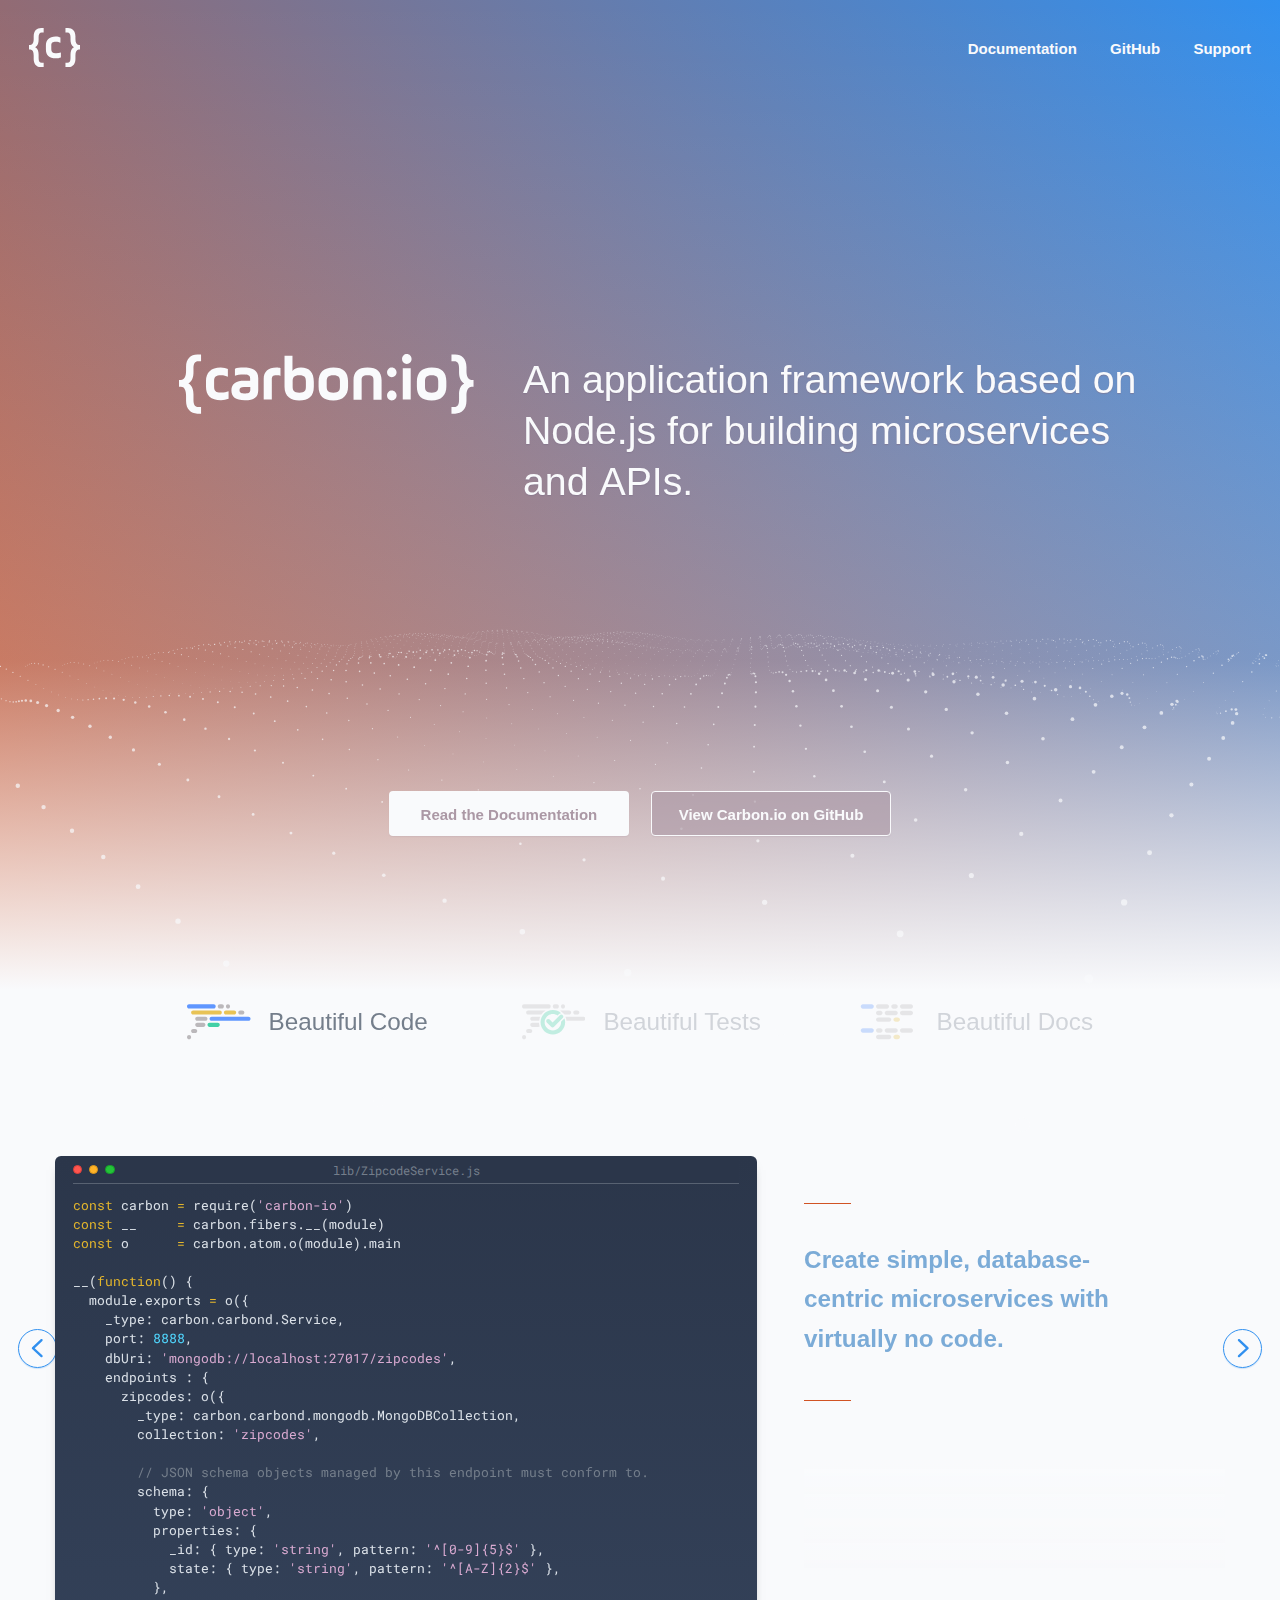
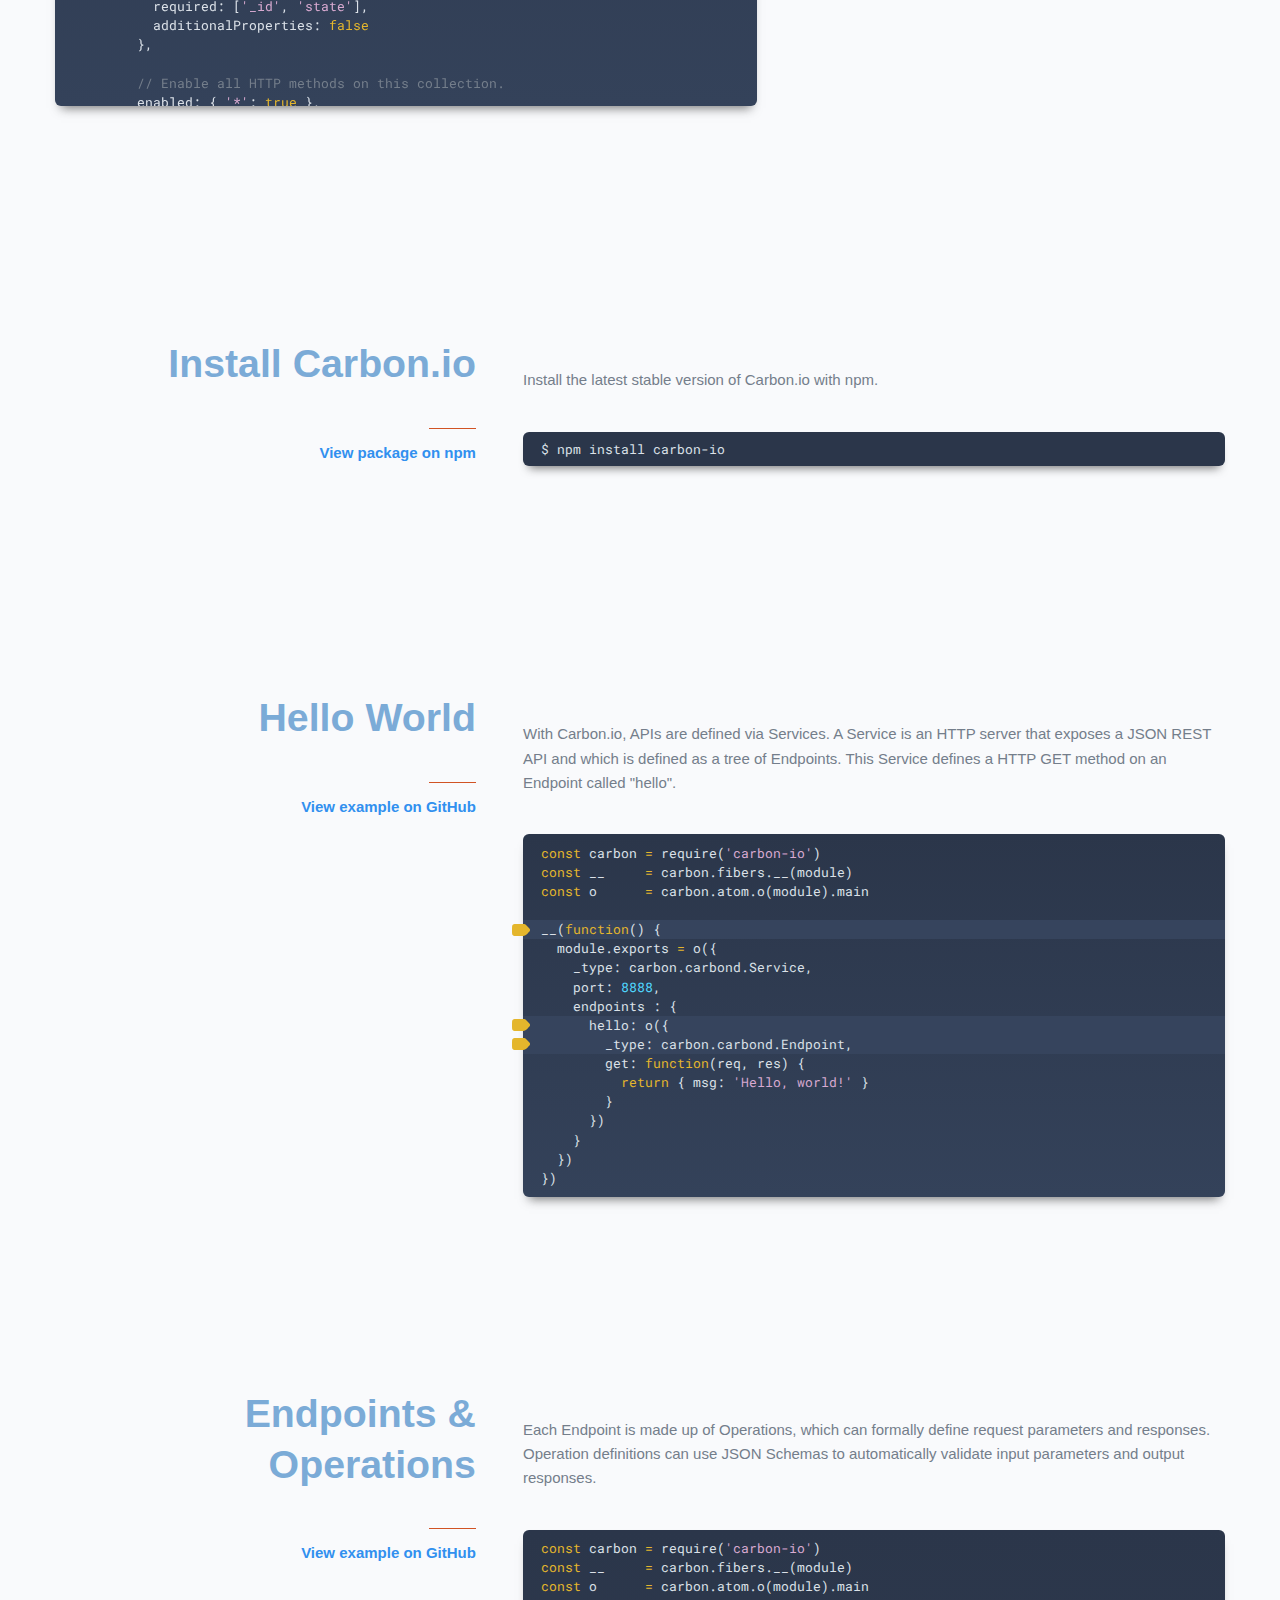
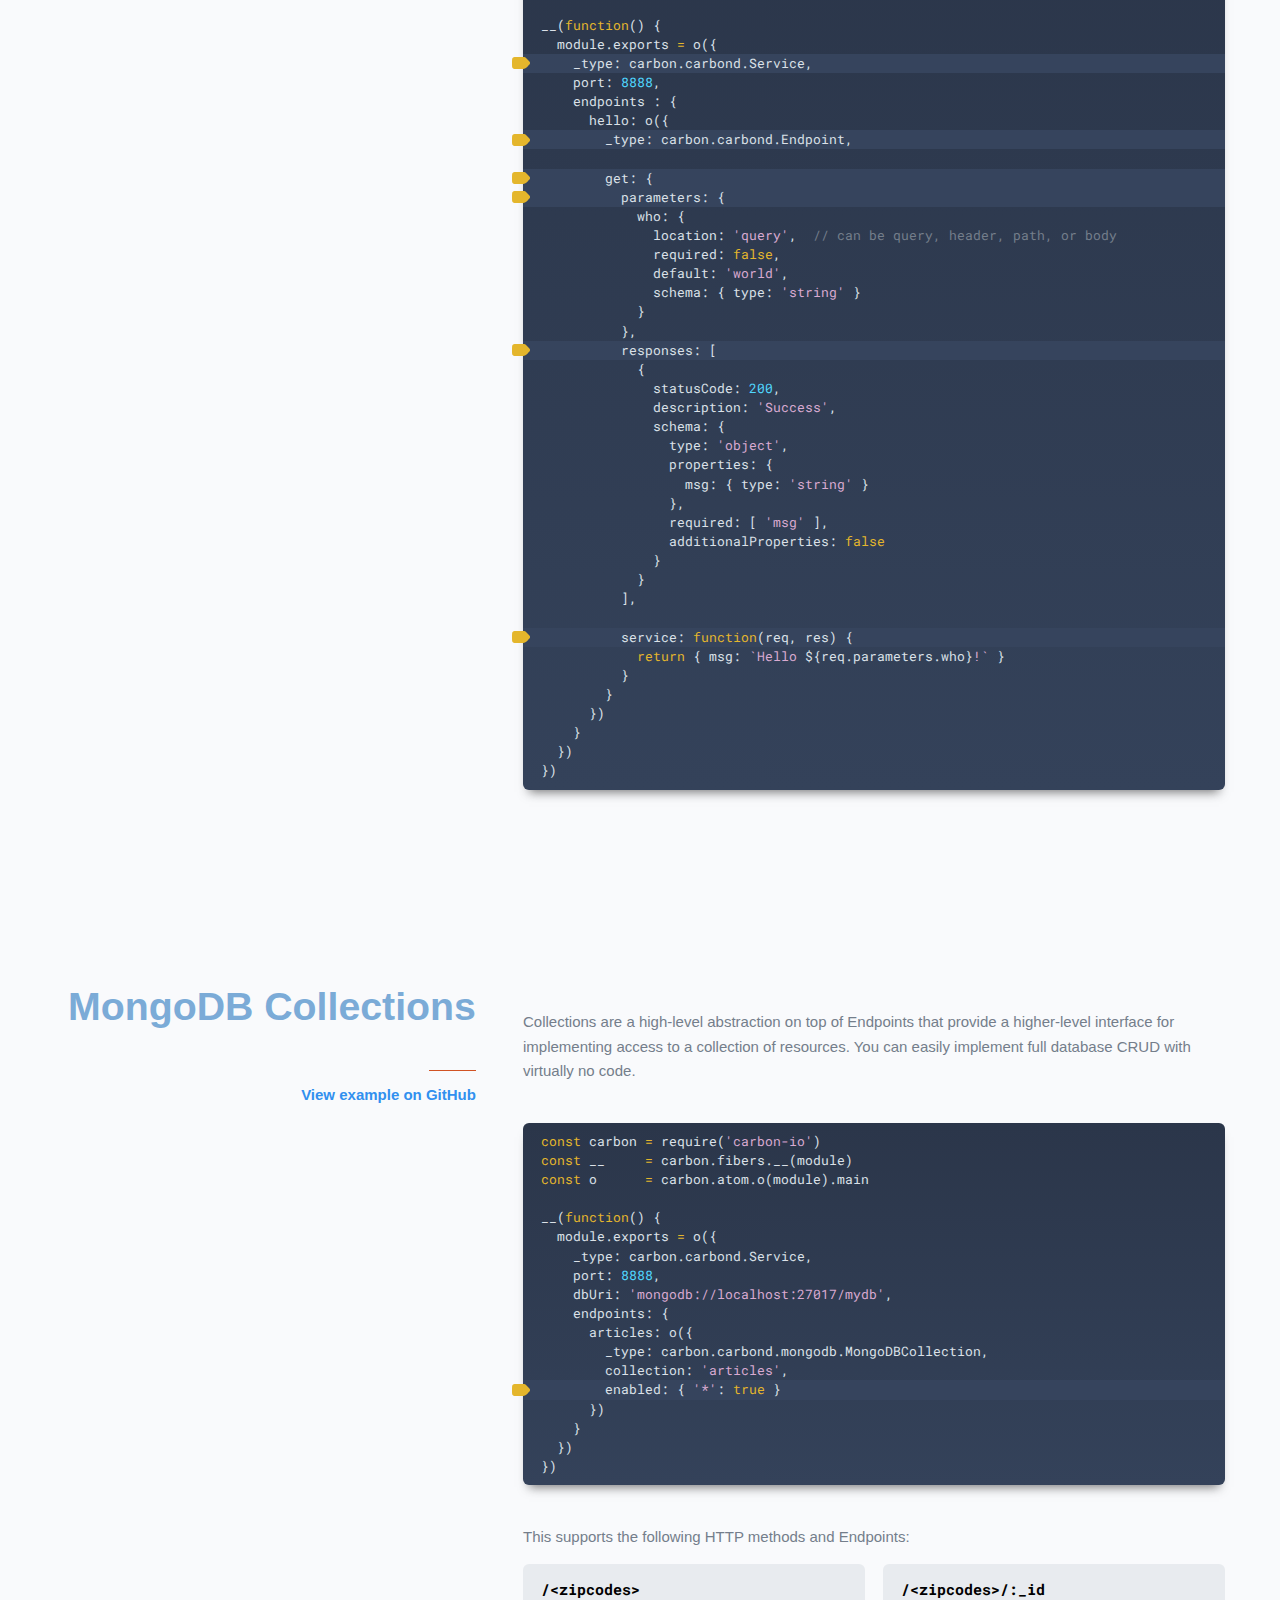
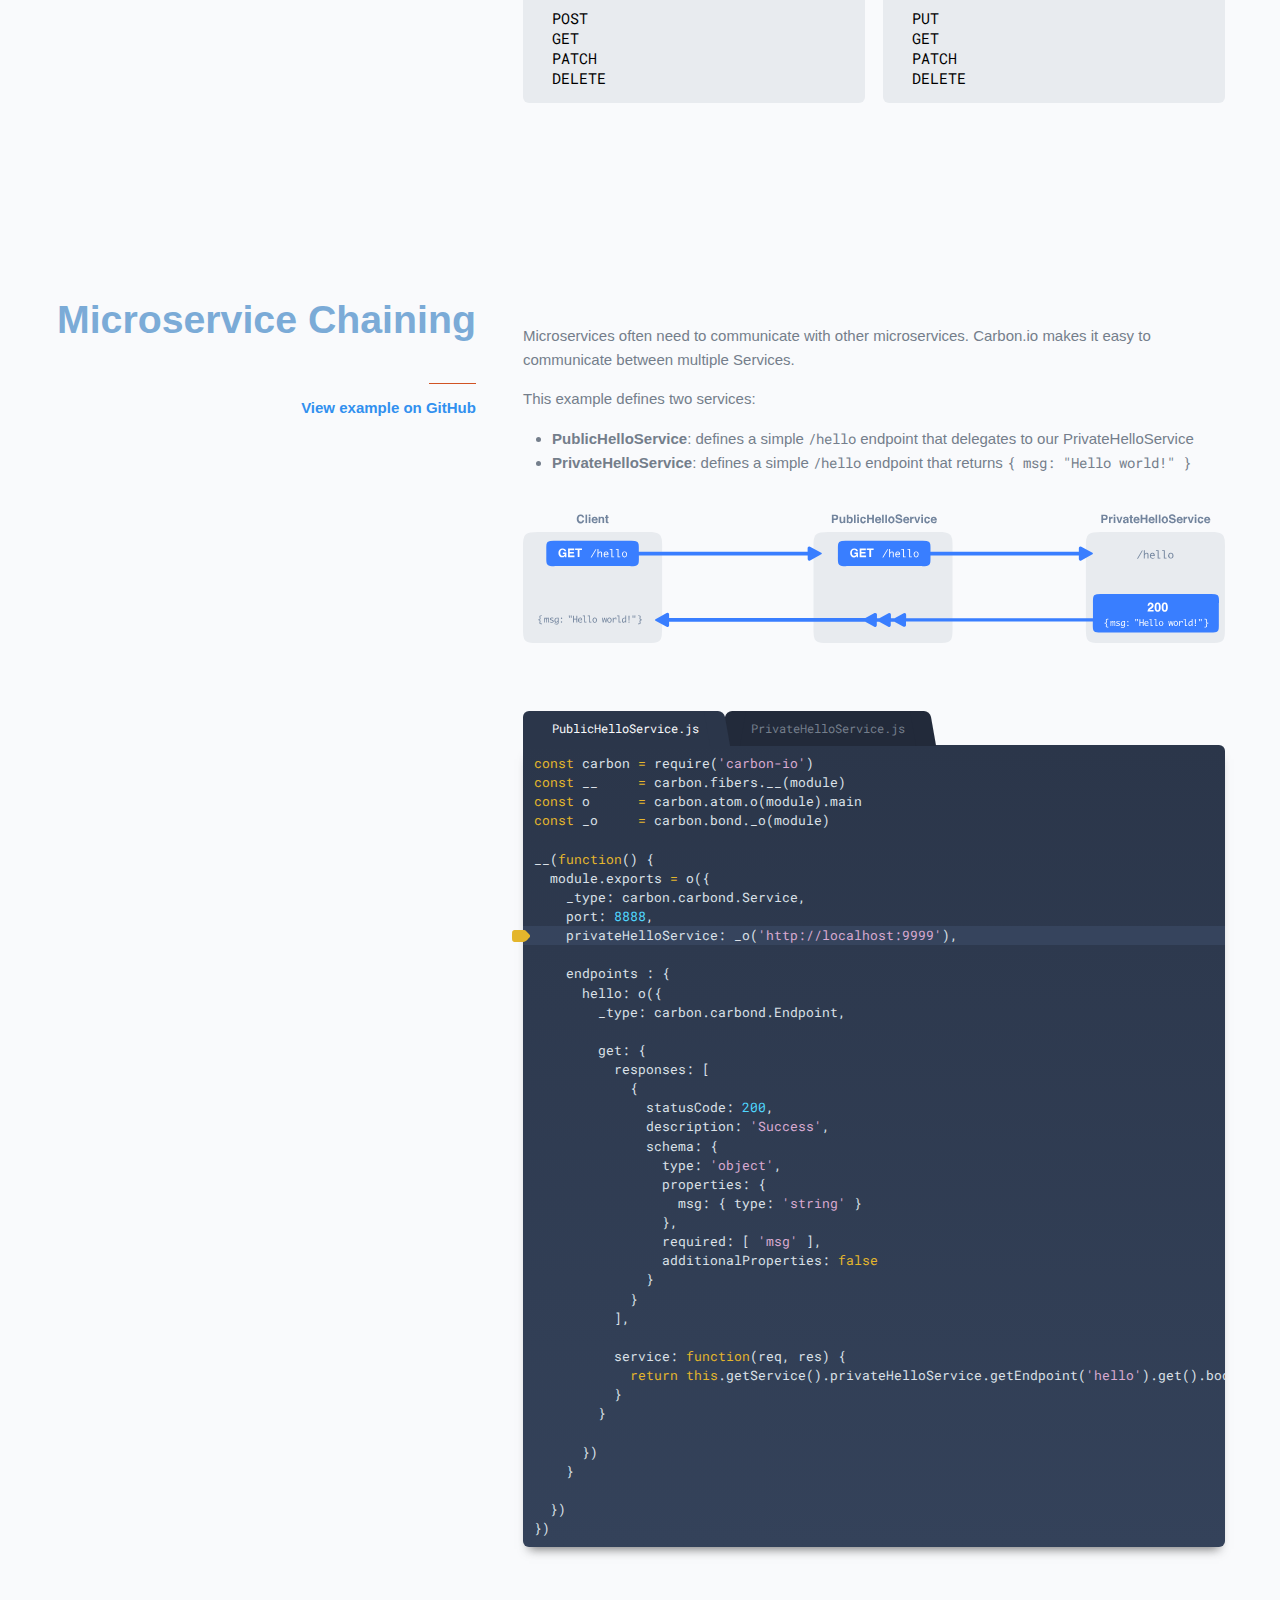
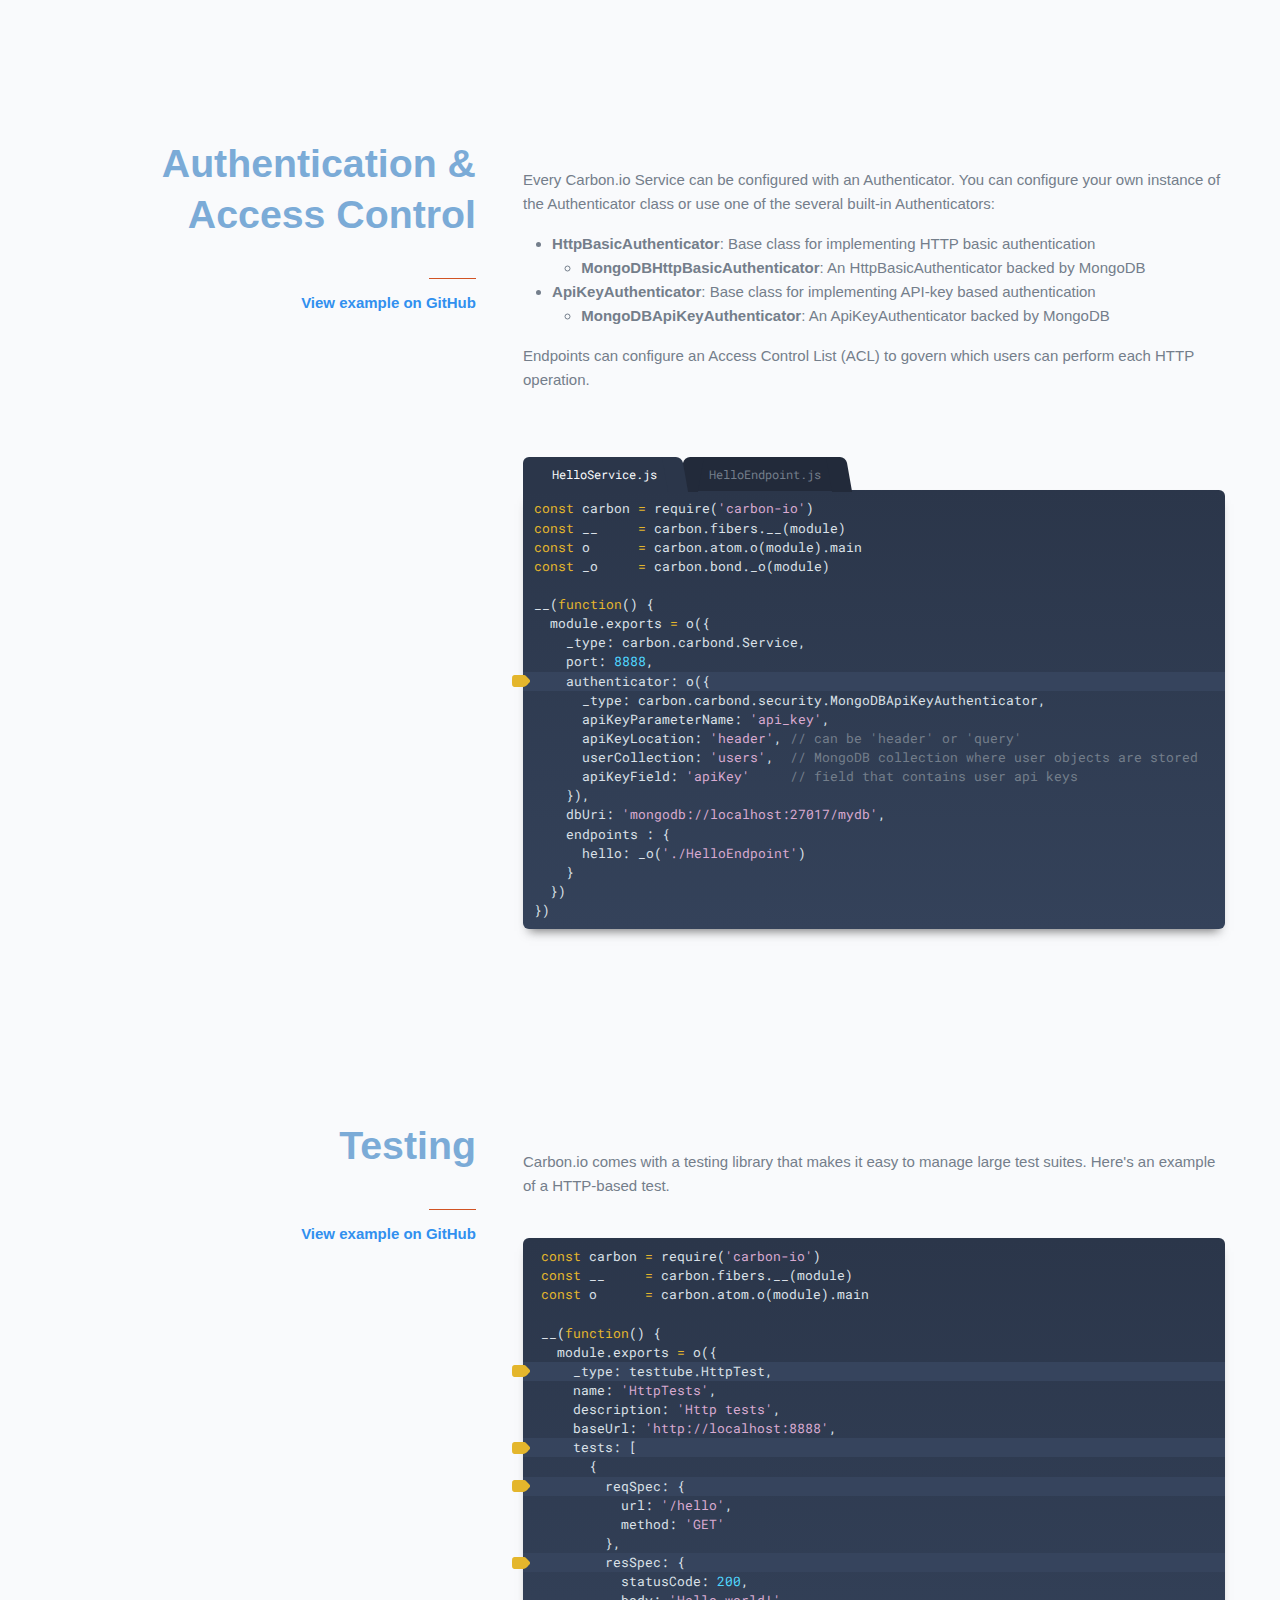
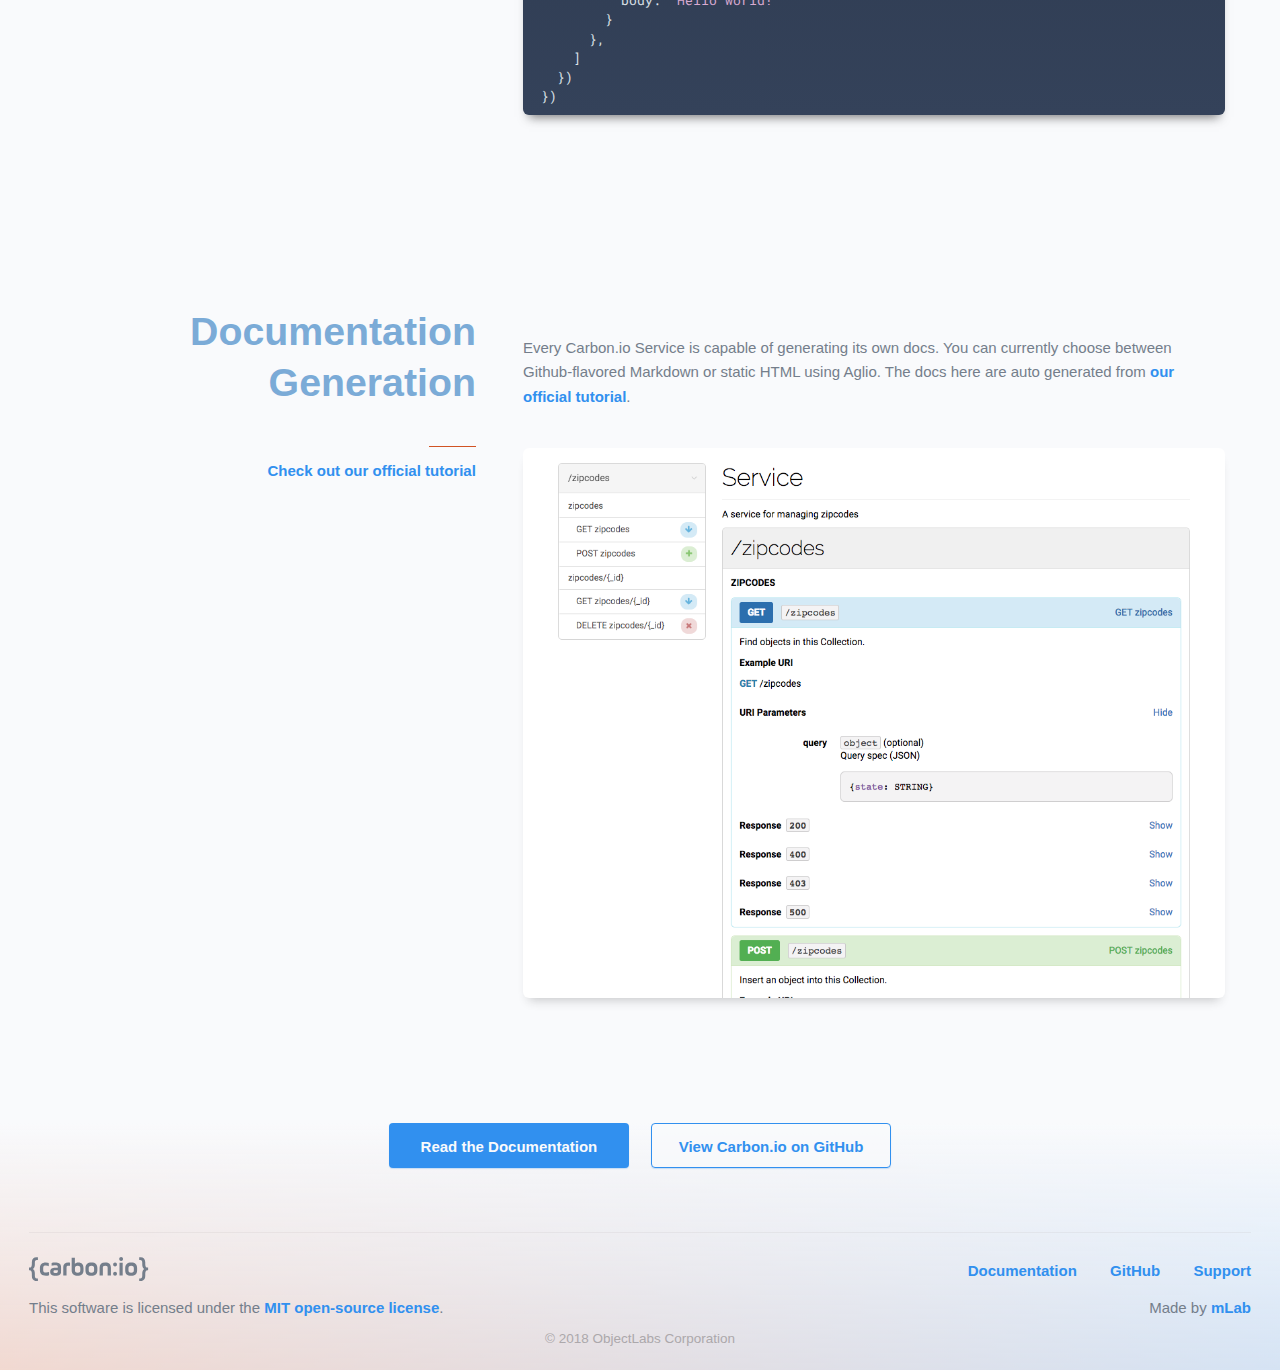
==== commit 10259ac5: "fix carousel bug dynamically set copyright year improve overall page performance" ====
--- a/index.html
+++ b/index.html
@@ -1386,7 +1386,6 @@
   <script type="application/javascript" src="/js/lib/three.min.js"></script>
   <script type="application/javascript" src="/js/lib/jquery-3.0.0.slim.min.js"></script>
   <script type="application/javascript" src="/js/lib/prism.min.js"></script>
-  <script type="application/javascript" src="/js/lib/fastclick.min.js"></script>
   <script type="application/javascript" src="/js/index.js"></script>
 </body>
 
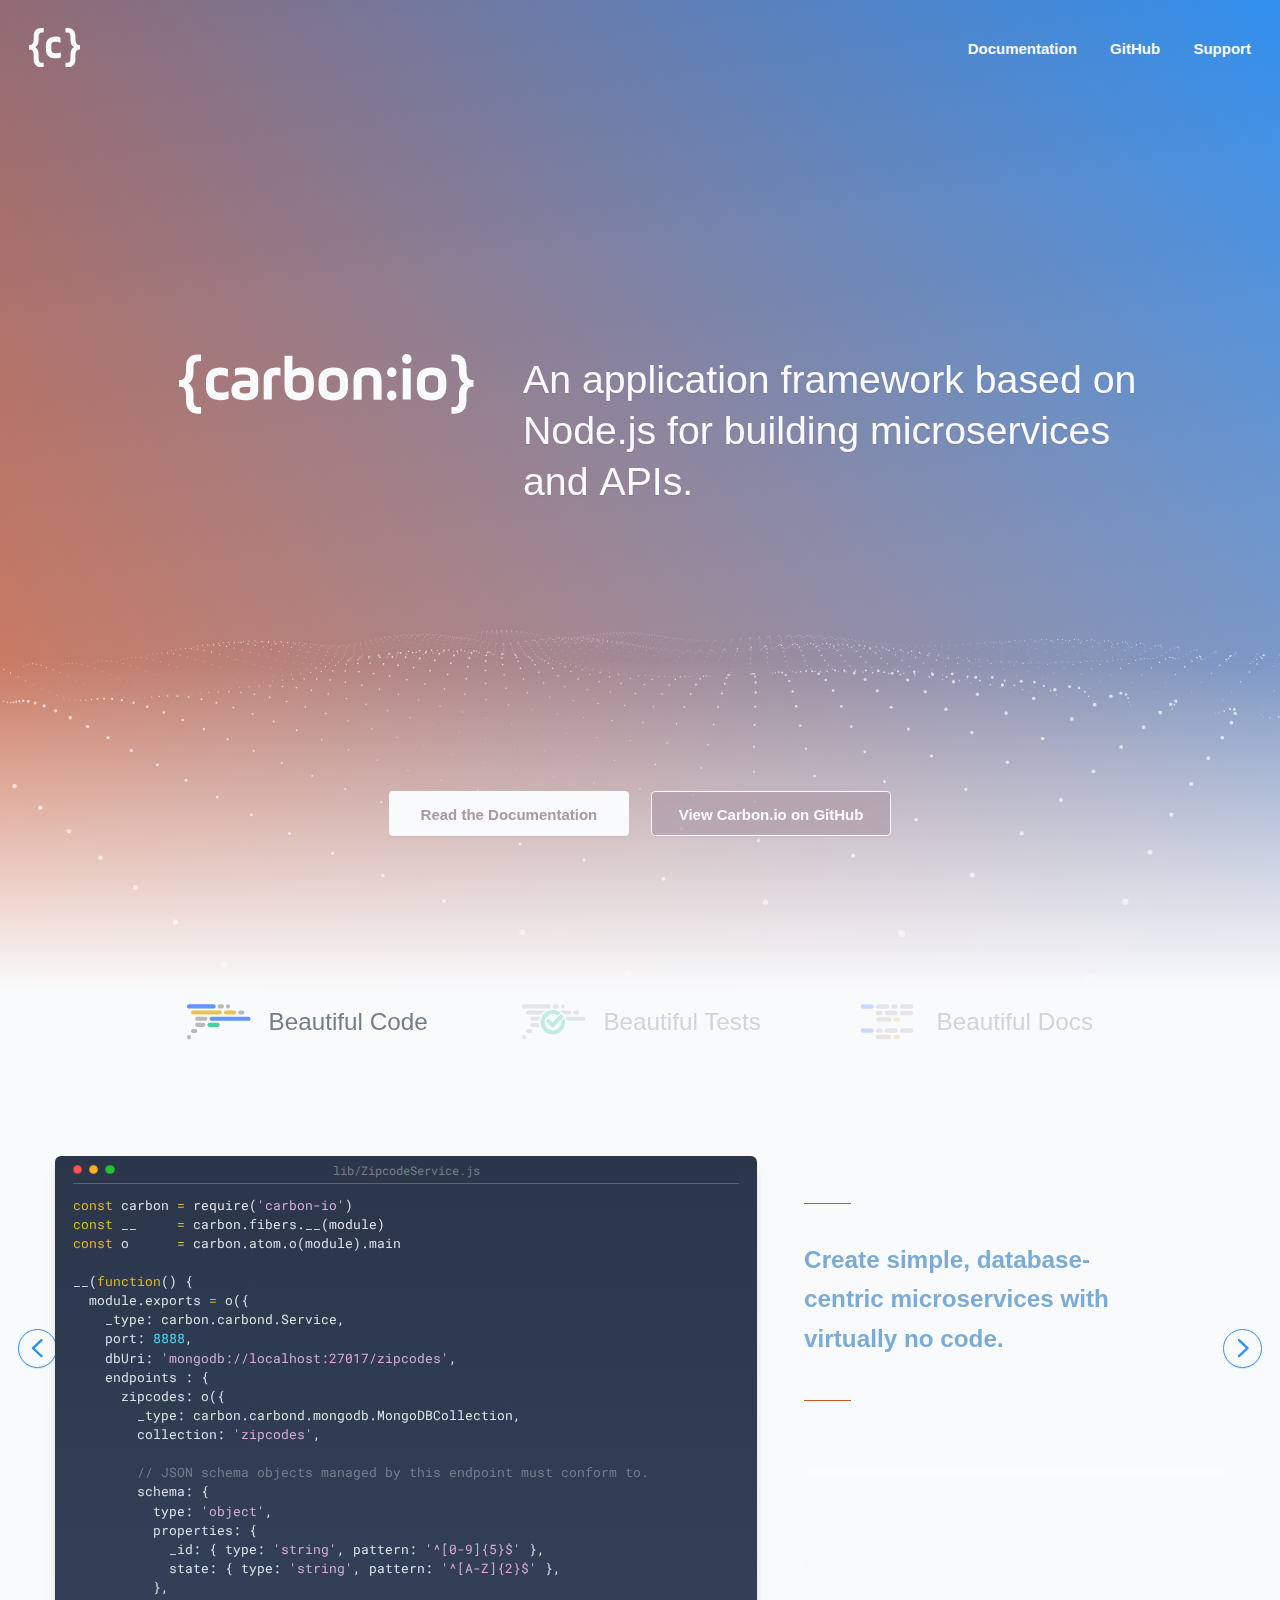
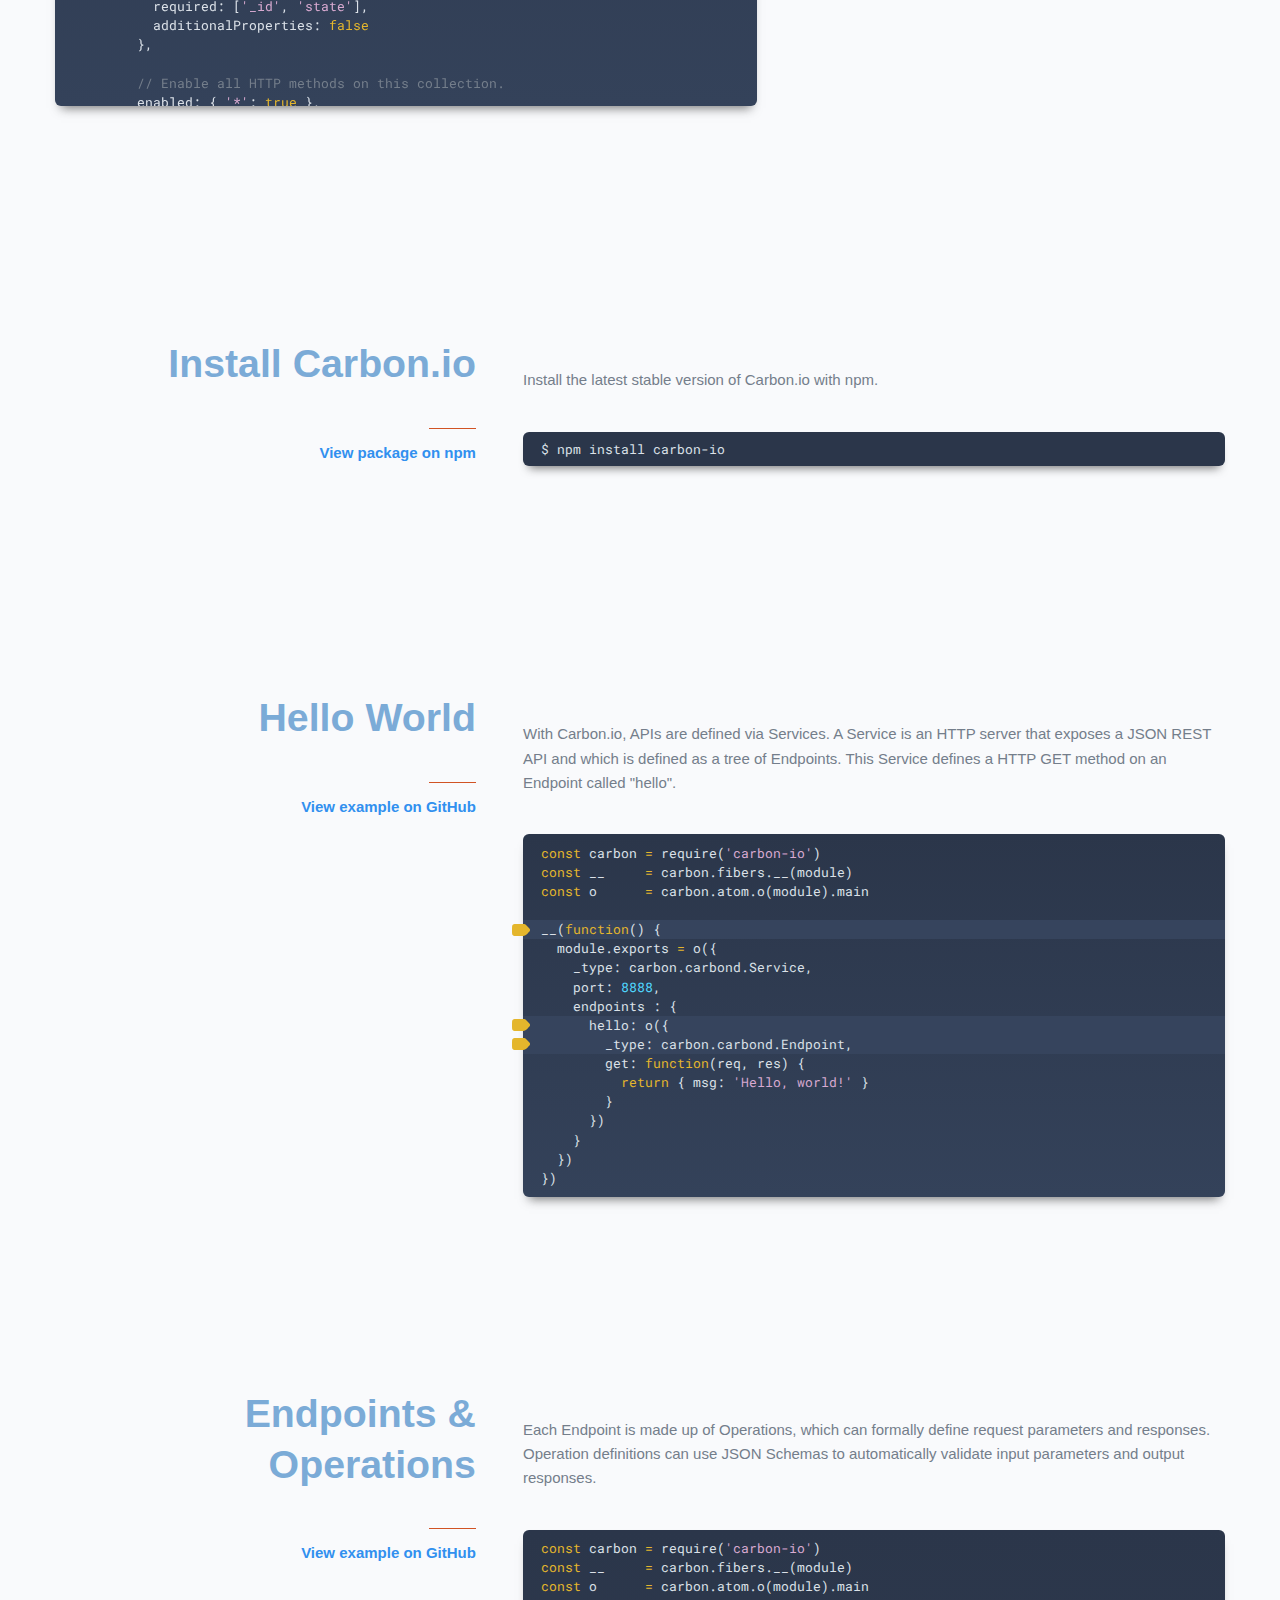
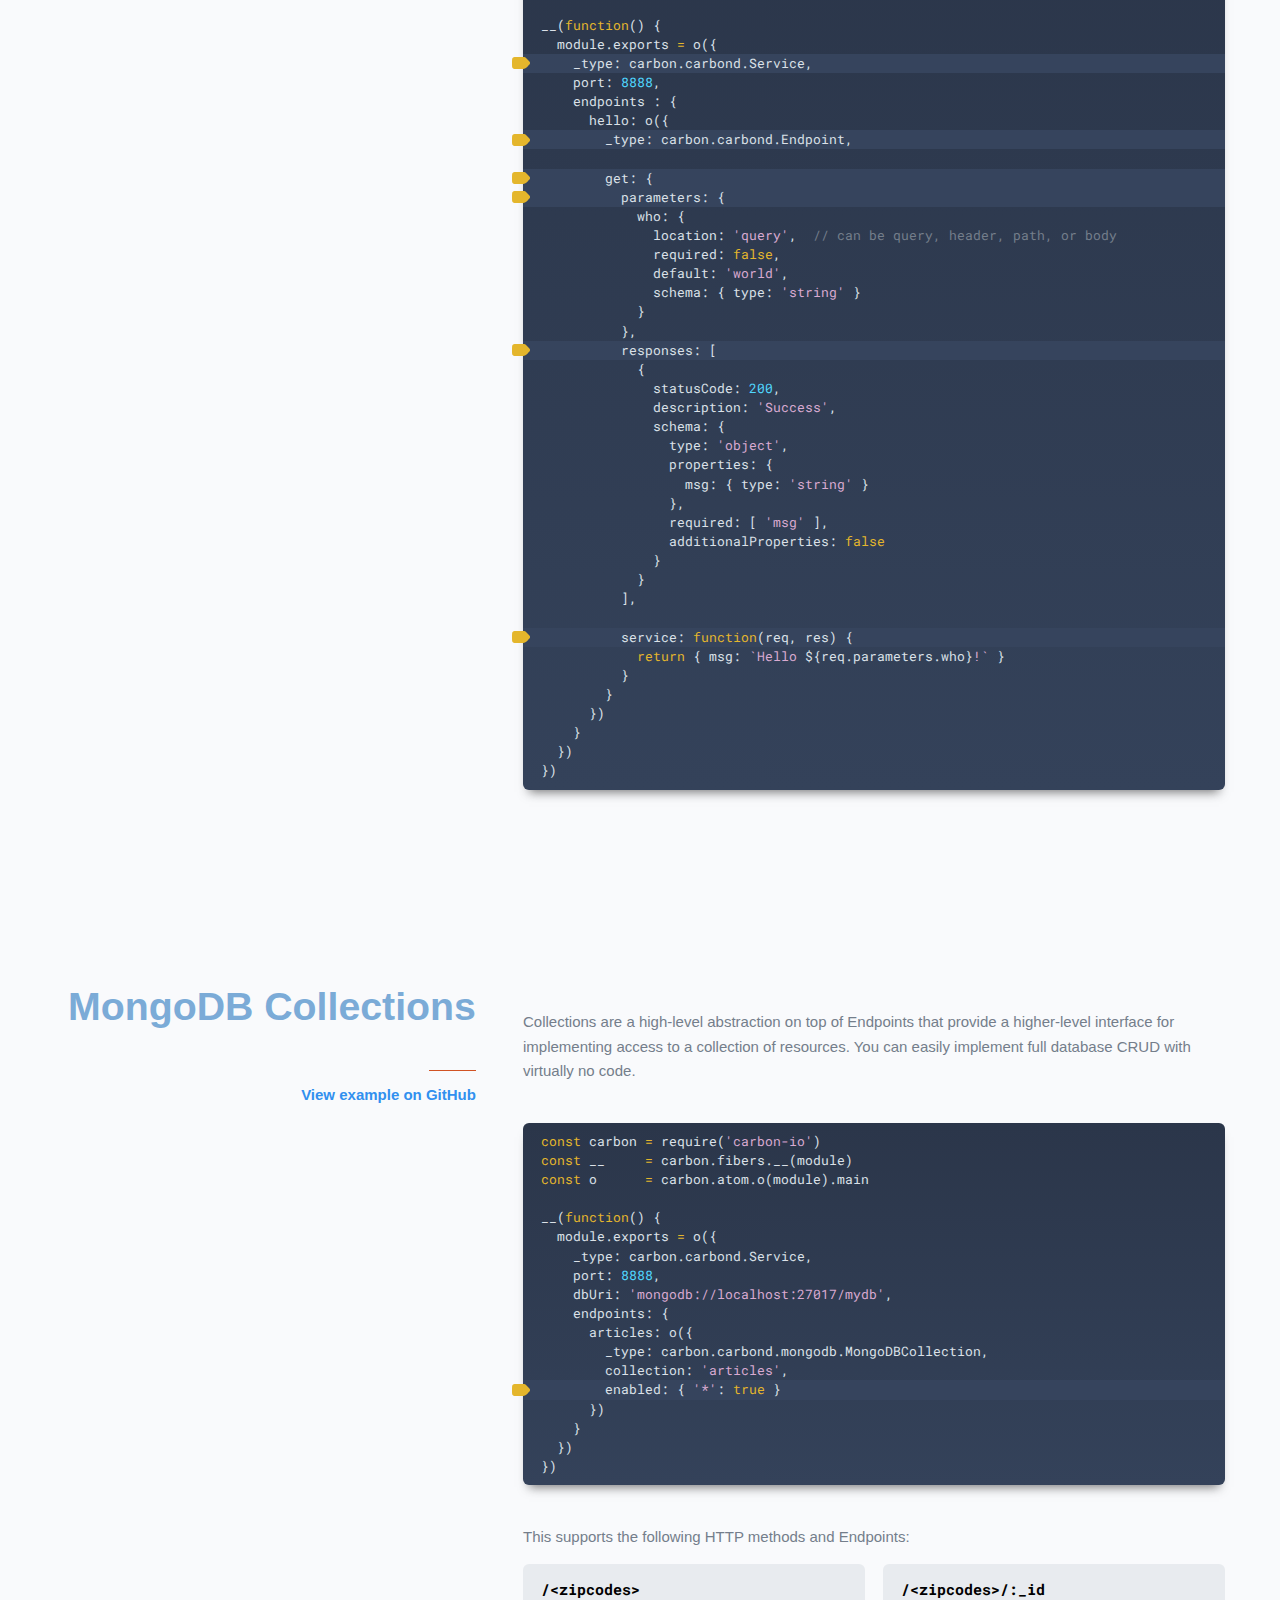
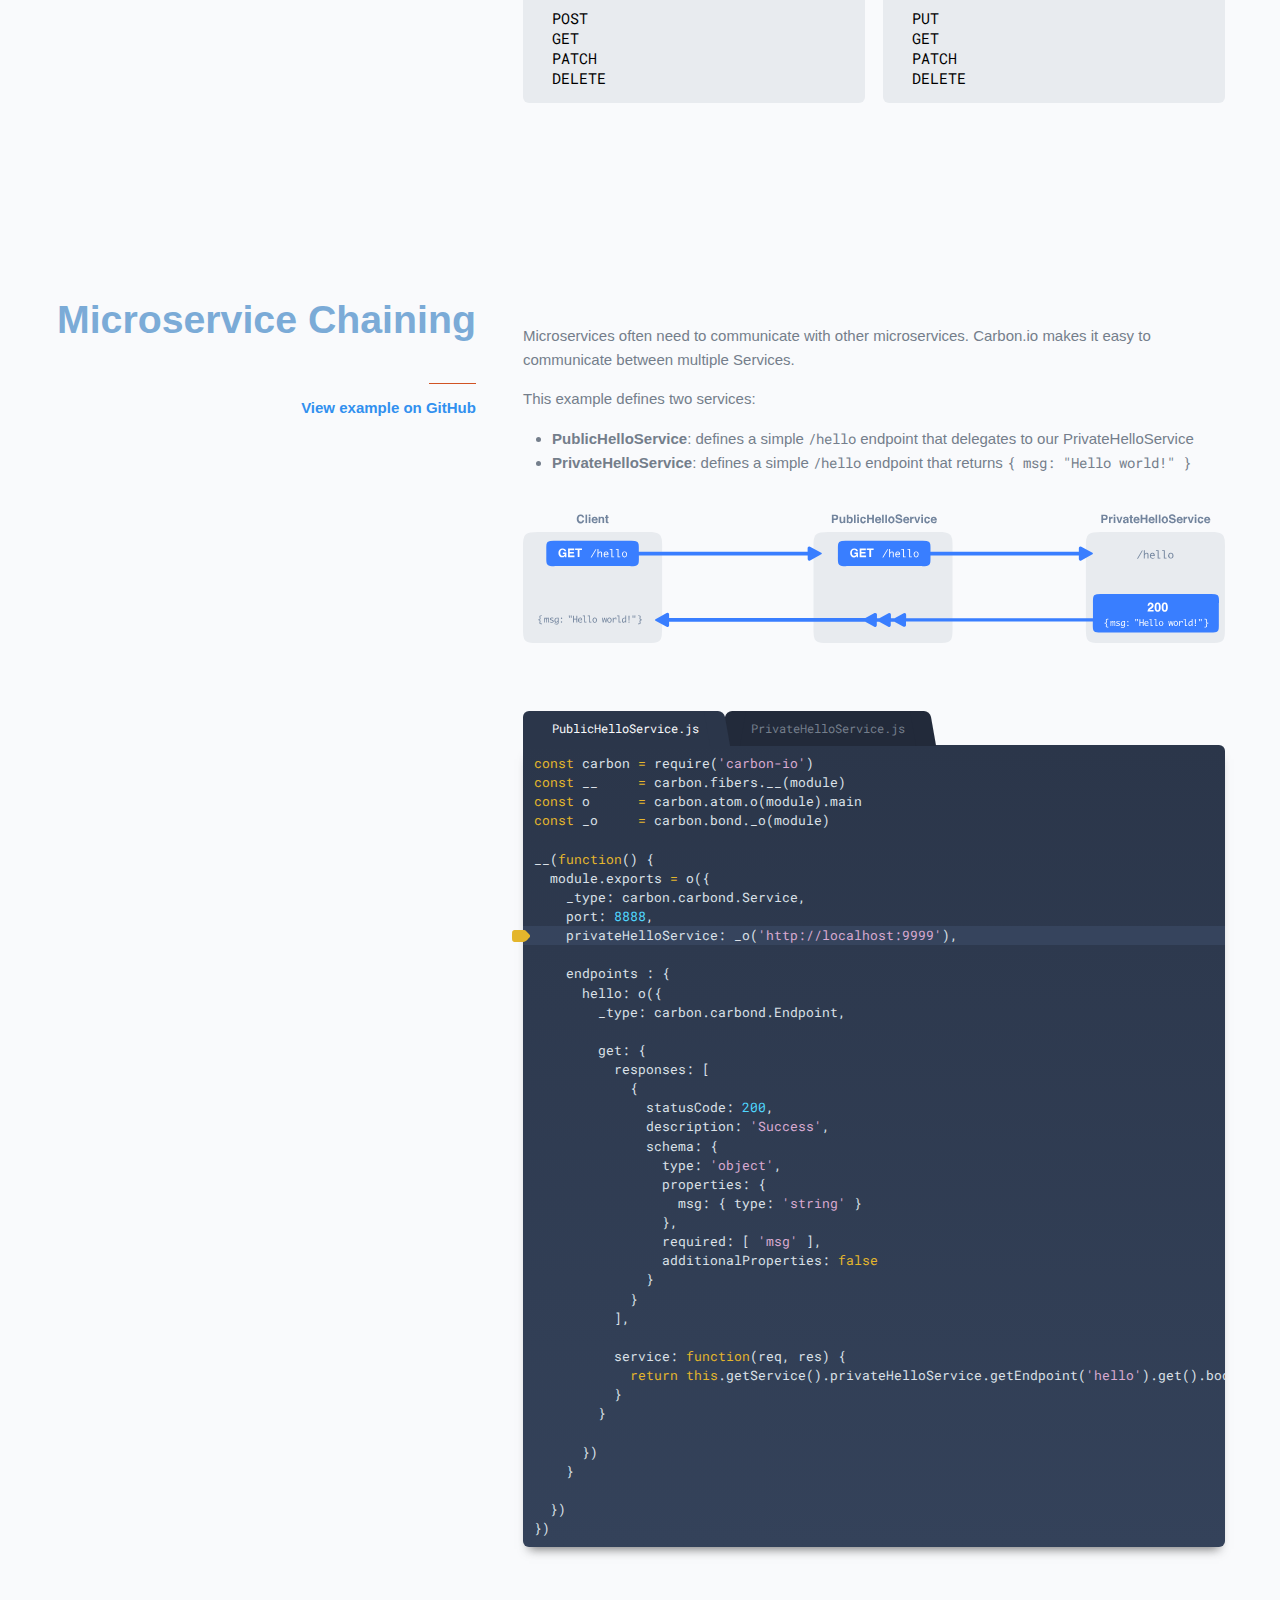
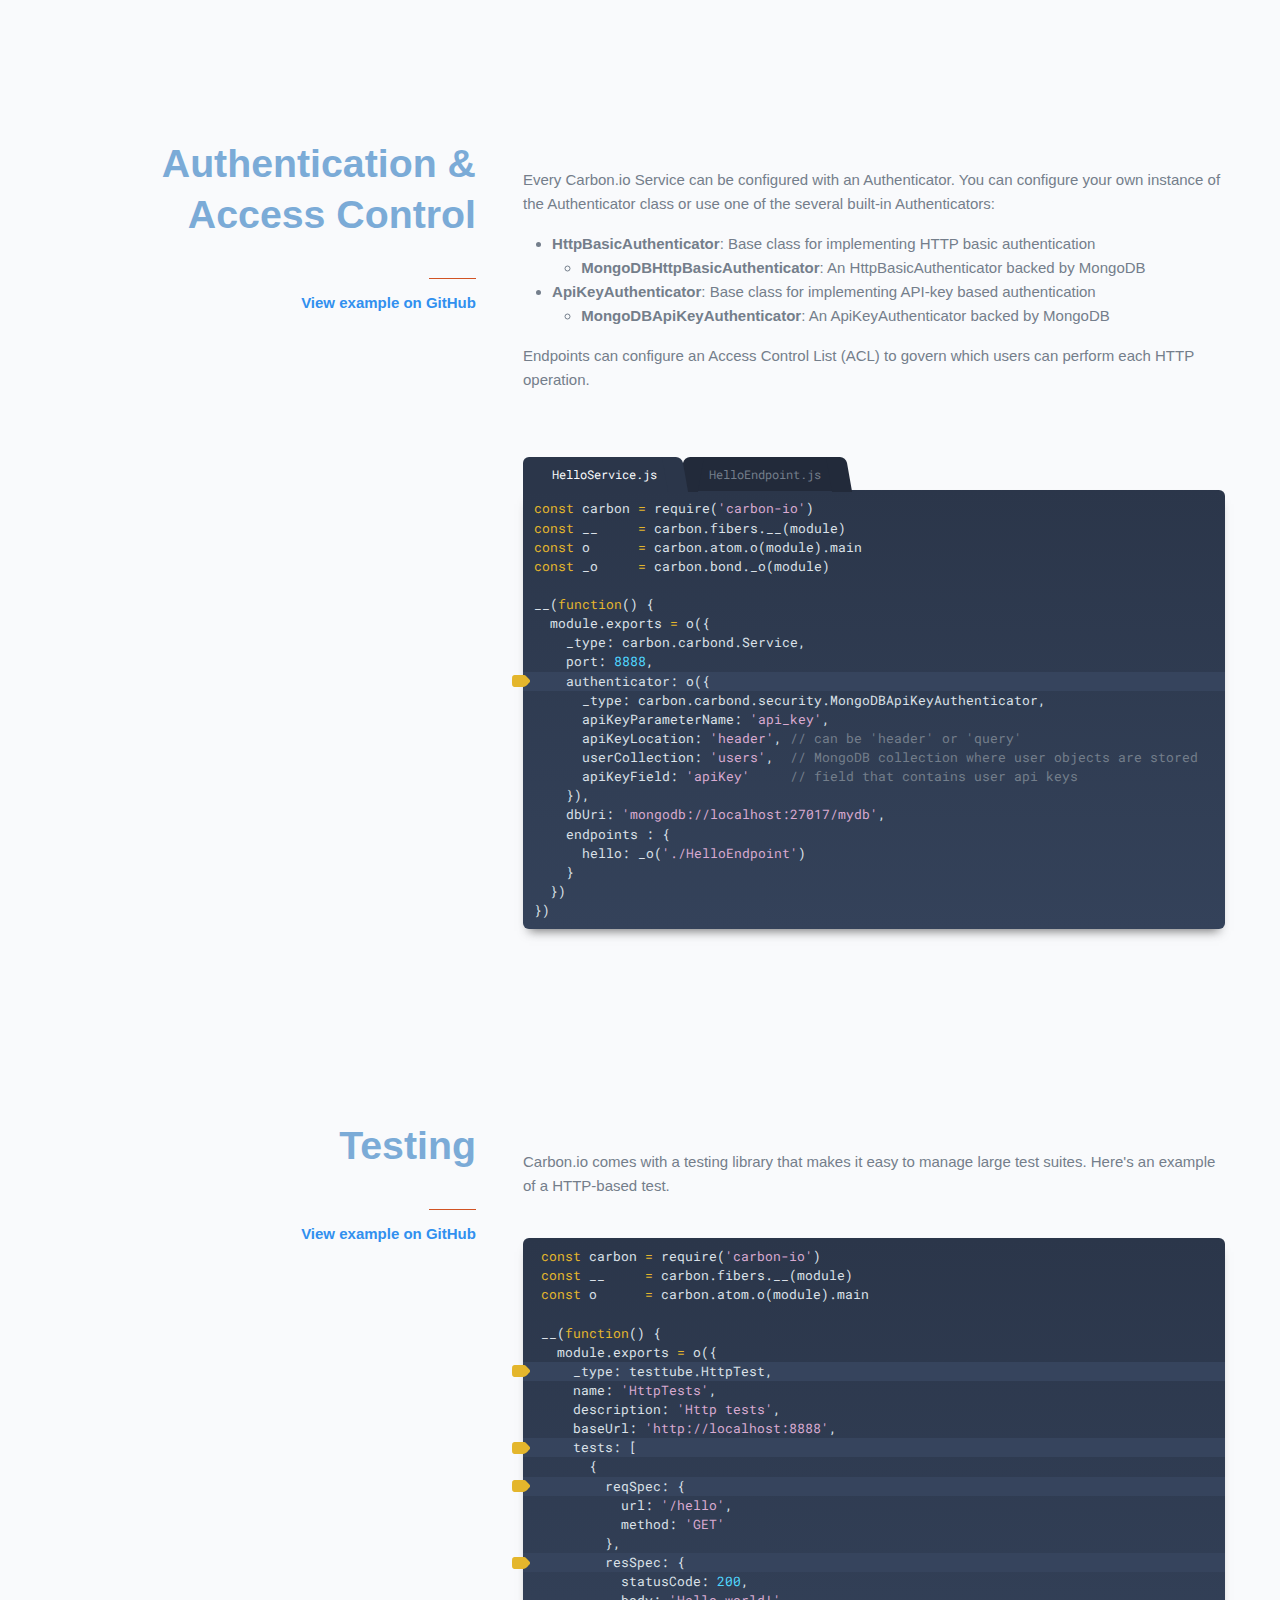
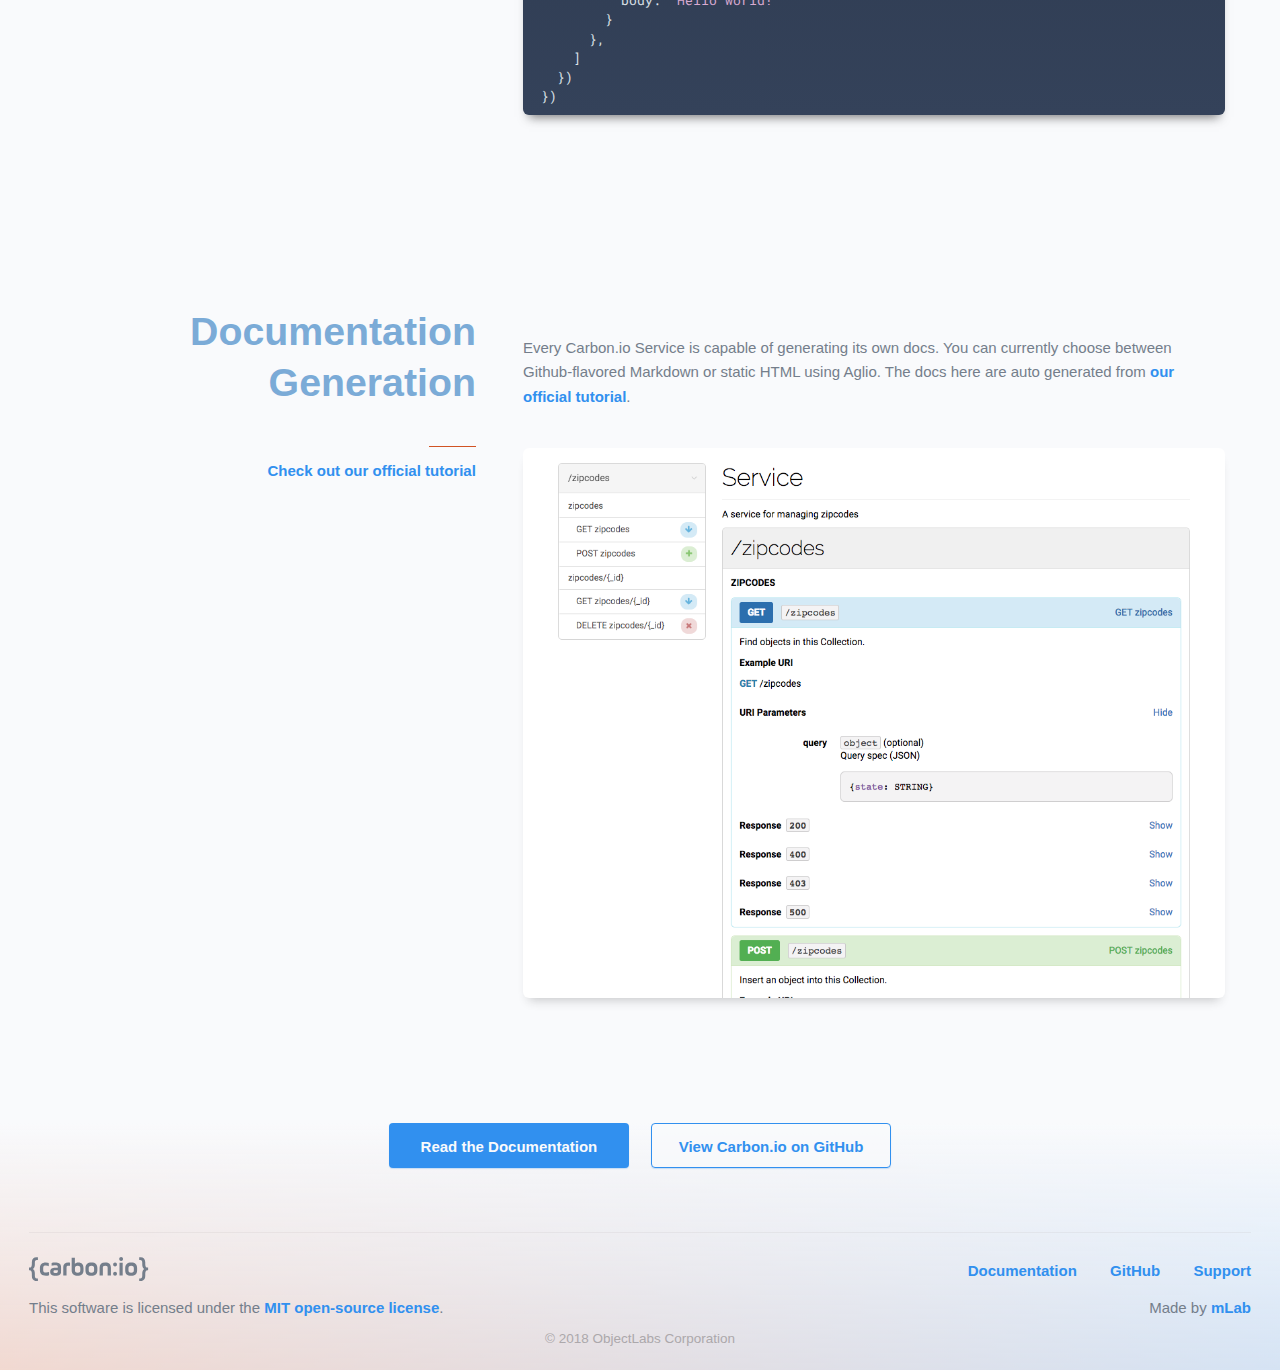
==== commit 1669c8c6: "link to correct version of docs" ====
--- a/index.html
+++ b/index.html
@@ -1,4 +1,3 @@
-
 <!DOCTYPE html>
 <html lang="en">
 
@@ -56,6 +55,7 @@
     <div class="splash--particles" id="particles"></div>
 
     
+
 <nav js-navigation class="navigation">
   <a href="/" title="Carbon.io home">
     <?xml version="1.0" encoding="utf-8"?>
@@ -79,9 +79,9 @@
   </a>
 
   <div class="navigation--links">
-    <a target="_blank" class="navigation--link" href="https://docs.carbon.io/en/latest" title="Carbon.io documentation">Documentation</a>
+    <a target="_blank" class="navigation--link" href="https://docs.carbon.io/" title="Carbon.io documentation">Documentation</a>
     <a target="_blank" class="navigation--link" href="https://github.com/carbon-io/carbon-io/" title="Carbon.io on GitHub">GitHub</a>
-    <a target="_blank" class="navigation--link" href="https://docs.carbon.io/en/latest/support.html" title="Carbon.io Support">Support</a>
+    <a target="_blank" class="navigation--link" href="https://docs.carbon.io/en/v0.7.14/support.html" title="Carbon.io Support">Support</a>
   </div>
 
   <div class="navigation--mobile">
@@ -92,9 +92,9 @@
     </div>
 
     <div class="navigation--mobile-links" js-mobile-navigation>
-      <a target="_blank" class="navigation--mobile-link" href="https://docs.carbon.io/en/latest" title="Carbon.io documentation">Documentation</a>
+      <a target="_blank" class="navigation--mobile-link" href="<https://docs.carbon.io/" title="Carbon.io documentation">Documentation</a>
       <a target="_blank" class="navigation--mobile-link" href="https://github.com/carbon-io/carbon-io/" title="Carbon.io on Github">Github</a>
-      <a target="_blank" class="navigation--mobile-link" href="https://docs.carbon.io/en/latest/support.html" title="Carbon.io Support">Support</a>
+      <a target="_blank" class="navigation--mobile-link" href="https://docs.carbon.io/en/v0.7.14/support.html" title="Carbon.io Support">Support</a>
     </div>
   </div>
 </nav>
@@ -144,7 +144,7 @@
       </div>
 
       <div js-header-cta class="splash--cta">
-        <a href="https://docs.carbon.io/en/latest" class="splash--cta-primary" title="Carbon.io documentation">Read the Documentation</a>
+        <a href="https://docs.carbon.io/" class="splash--cta-primary" title="Carbon.io documentation">Read the Documentation</a>
         <a href="https://github.com/carbon-io/carbon-io/" class="splash--cta-secondary" title="Carbon.io on GitHub">View Carbon.io on GitHub</a>
       </div>
     </div>
@@ -1321,14 +1321,14 @@
 
   
 <footer class="footer">
-    <div class="footer--cta">
-      <a href="https://docs.carbon.io/en/latest" class="footer--cta-primary" title="Carbon.io documentation">Read the Documentation</a>
-      <a href="https://github.com/carbon-io/carbon-io/" class="footer--cta-secondary" title="Carbon.io on Github">View Carbon.io on GitHub</a>
-    </div>
-
-    <div class="footer--content">
-      <div class="footer--top-row">
-        <a href="/" title="Carbon.io home"><?xml version="1.0" encoding="utf-8"?>
+  <div class="footer--cta">
+    <a href="https://docs.carbon.io/" class="footer--cta-primary" title="Carbon.io documentation">Read the Documentation</a>
+    <a href="https://github.com/carbon-io/carbon-io/" class="footer--cta-secondary" title="Carbon.io on Github">View Carbon.io on GitHub</a>
+  </div>
+
+  <div class="footer--content">
+    <div class="footer--top-row">
+      <a href="/" title="Carbon.io home"><?xml version="1.0" encoding="utf-8"?>
 <!-- Generator: Adobe Illustrator 21.1.0, SVG Export Plug-In . SVG Version: 6.00 Build 0)  -->
 <svg class="footer--logo" version="1.1" id="Layer_1" xmlns="http://www.w3.org/2000/svg" xmlns:xlink="http://www.w3.org/1999/xlink" x="0px" y="0px"
 	 viewBox="0 0 168 34" style="enable-background:new 0 0 168 34;" xml:space="preserve">
@@ -1361,25 +1361,25 @@
 </svg>
 </a>
 
-        <div class="footer--links">
-          <a class="footer--link" href="https://docs.carbon.io/en/latest" target="_blank" title="Carbon.io documentation">Documentation</a>
-          <a class="footer--link" href="https://github.com/carbon-io/carbon-io/" target="_blank" title="Carbon.io on GitHub">GitHub</a>
-          <a class="footer--link" href="https://docs.carbon.io/en/latest/support.html" target="_blank" title="Carbon.io support">Support</a>
-        </div>
+      <div class="footer--links">
+        <a class="footer--link" href="https://docs.carbon.io/" target="_blank" title="Carbon.io documentation">Documentation</a>
+        <a class="footer--link" href="https://github.com/carbon-io/carbon-io/" target="_blank" title="Carbon.io on GitHub">GitHub</a>
+        <a class="footer--link" href="https://docs.carbon.io/en/v0.7.14/support.html" target="_blank" title="Carbon.io support">Support</a>
       </div>
-
-      <div class="footer--bottom-row">
-        <div>
-          This software is licensed under the <a href="https://github.com/carbon-io/carbon-io/blob/master/LICENSE.txt" title="MIT open source license">MIT open-source license</a>.
-        </div>
-
-        <div class="footer--license">
-          Made by <a href="https://mlab.com/" target="_blank" title="mLab's Website">mLab</a>
-        </div>
+    </div>
+
+    <div class="footer--bottom-row">
+      <div>
+        This software is licensed under the <a href="https://github.com/carbon-io/carbon-io/blob/master/LICENSE.txt" title="MIT open source license">MIT open-source license</a>.
       </div>
 
-      <div class="footer--copyright">&copy; 2018 ObjectLabs Corporation</div>
-    </div>
+      <div class="footer--license">
+        Made by <a href="https://mlab.com/" target="_blank" title="mLab's Website">mLab</a>
+      </div>
+    </div>
+
+    <div class="footer--copyright">&copy; 2018 ObjectLabs Corporation</div>
+  </div>
 </footer>
 
 
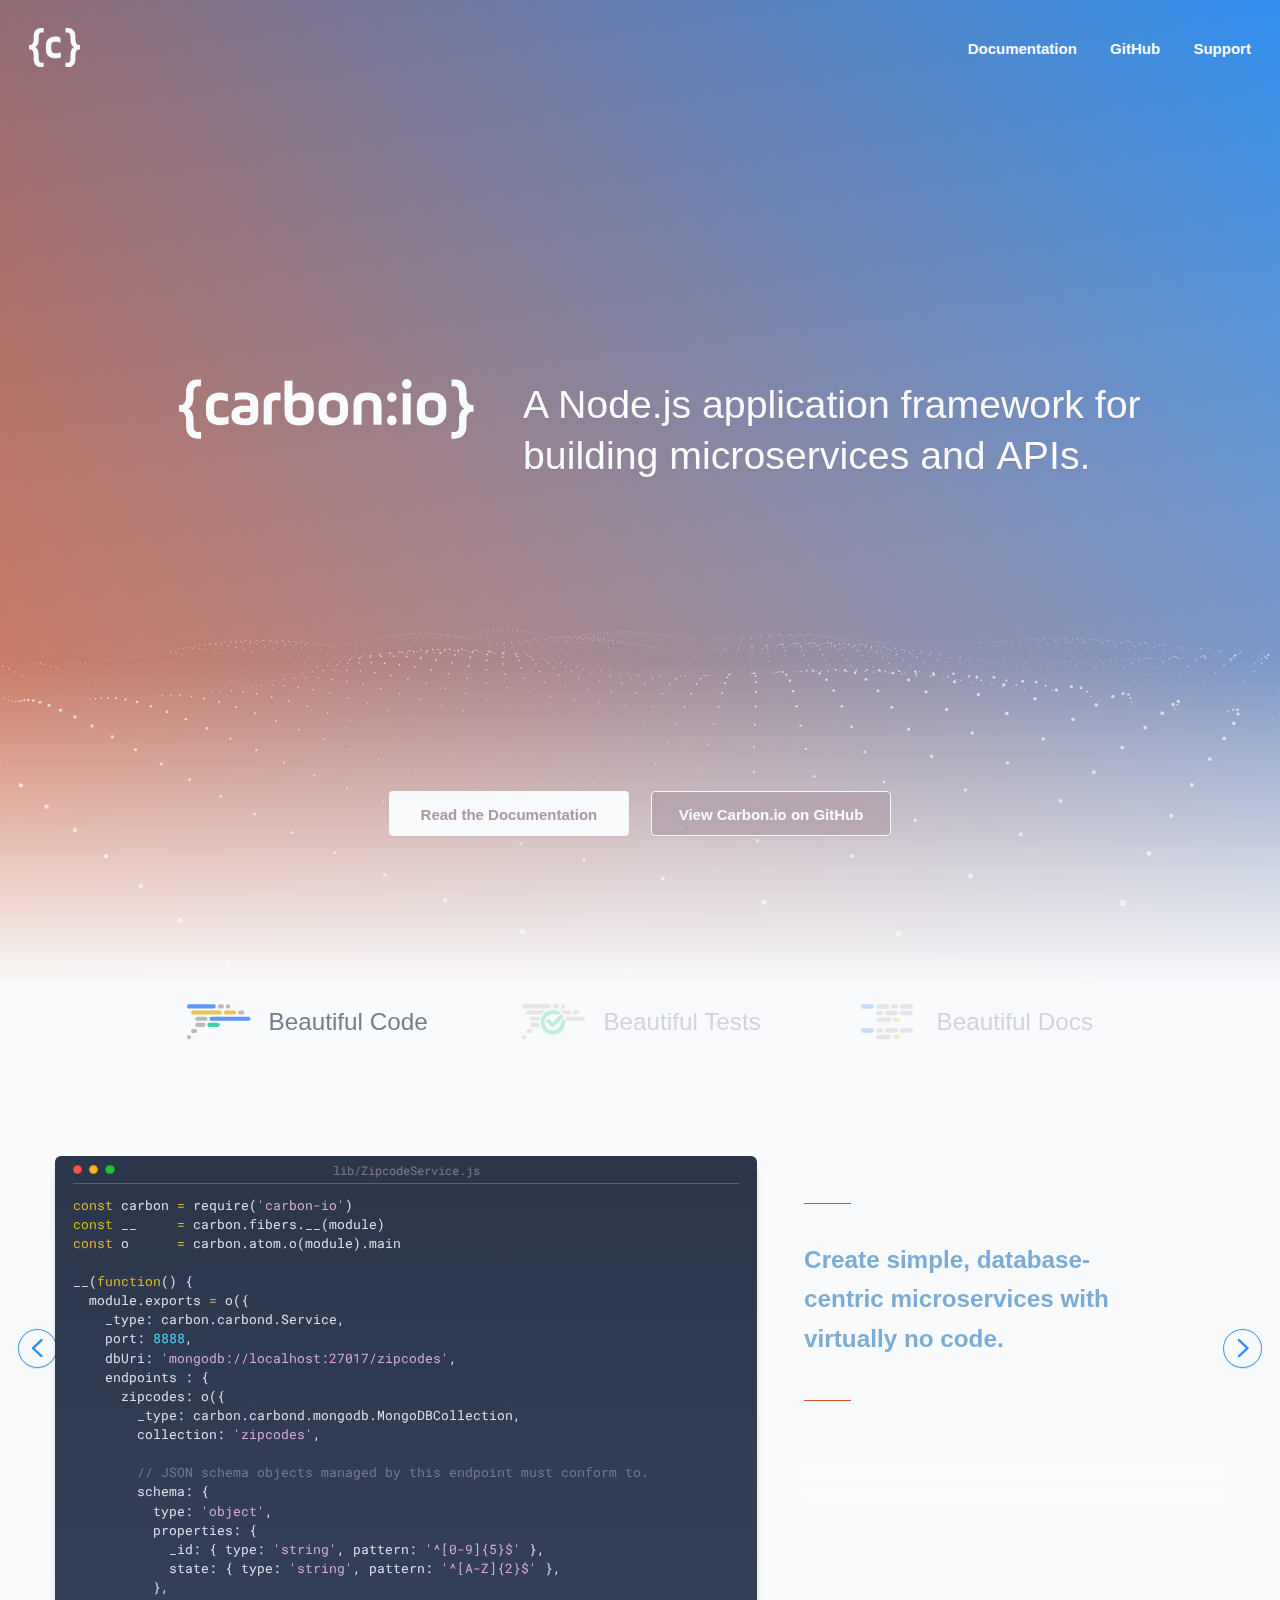
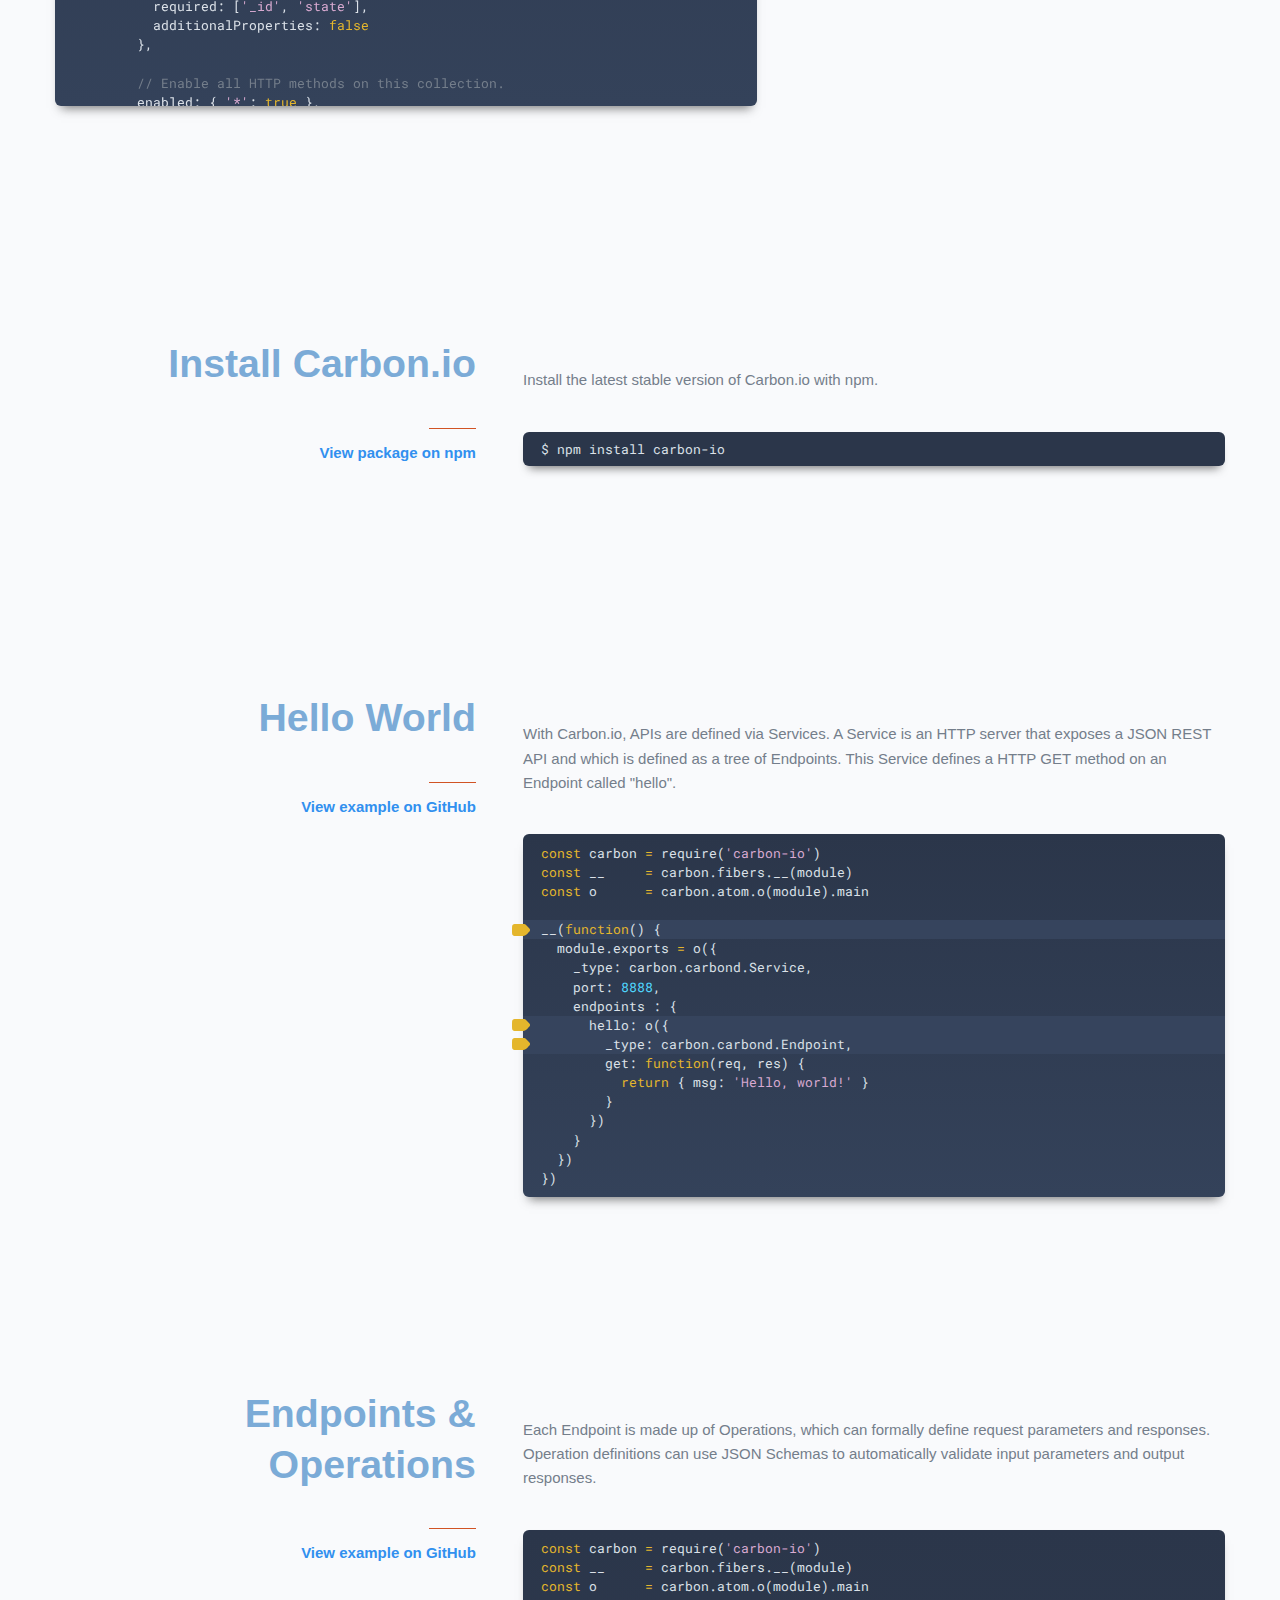
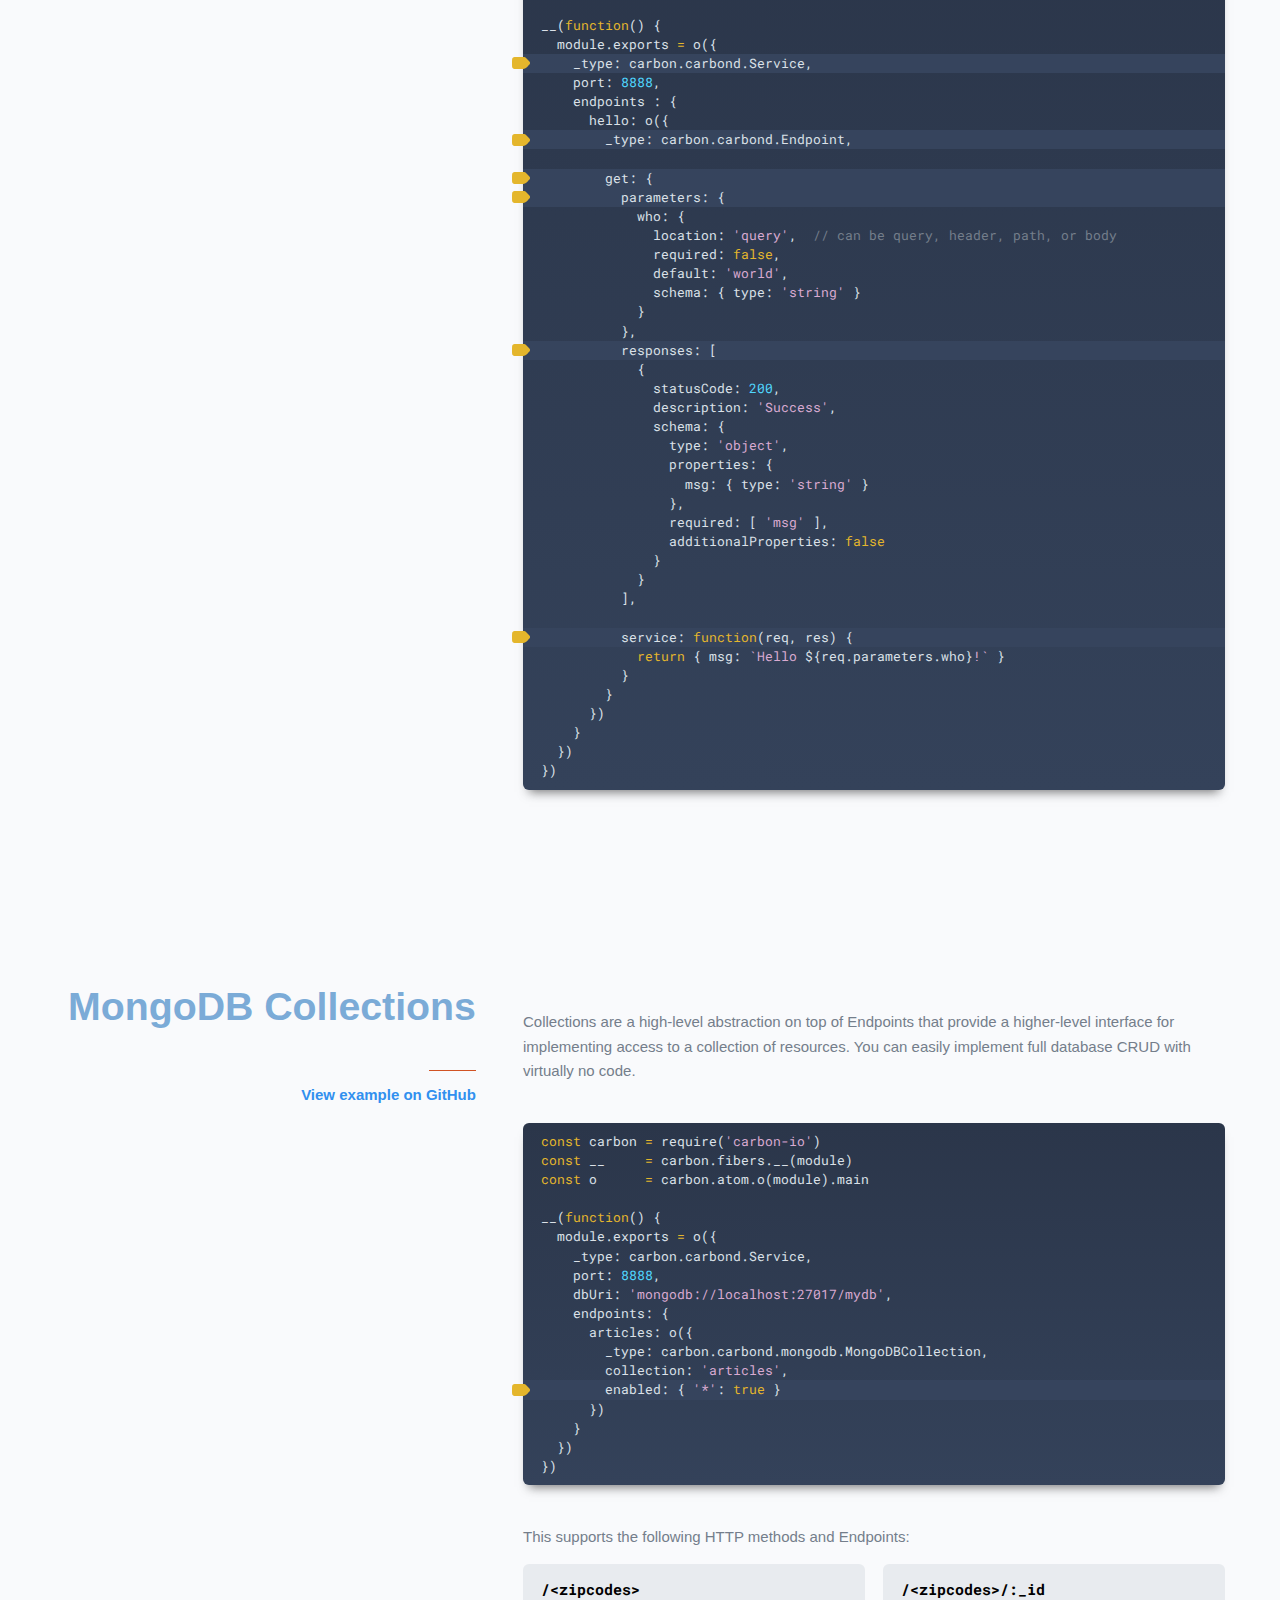
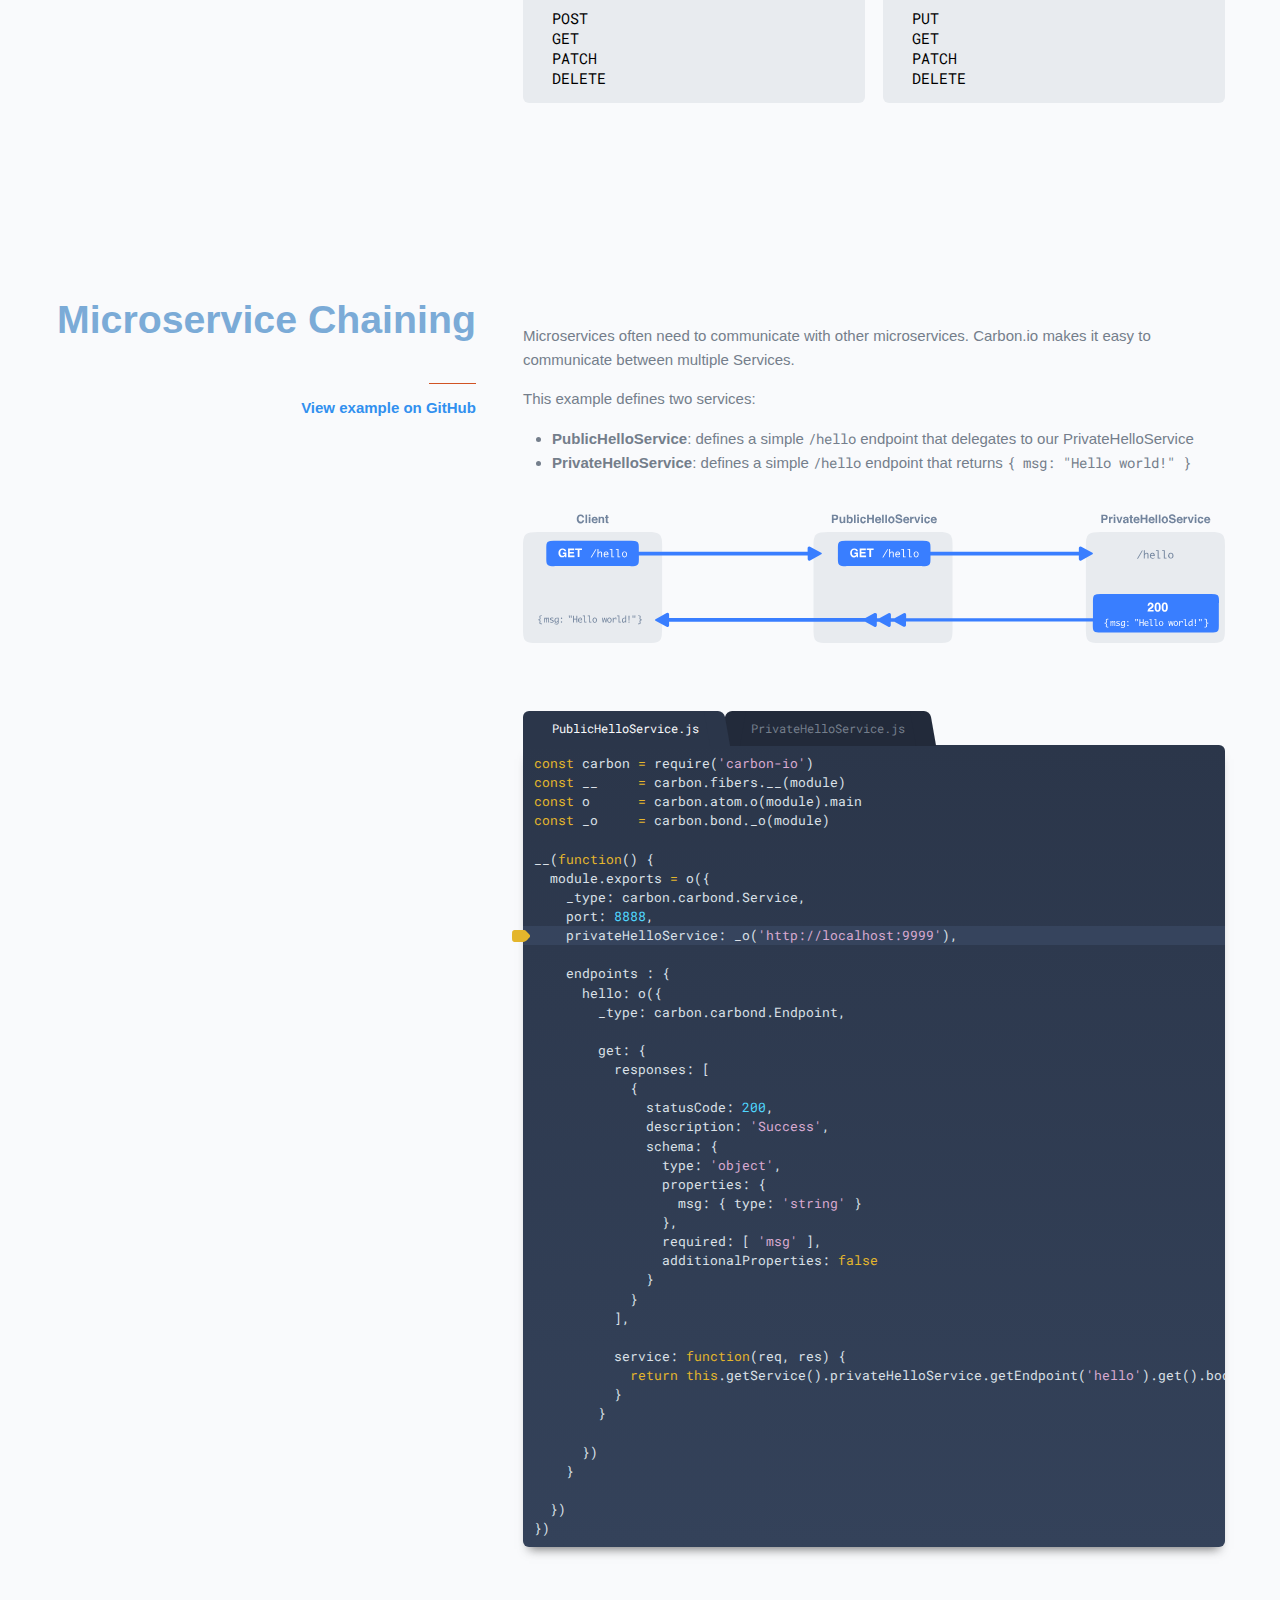
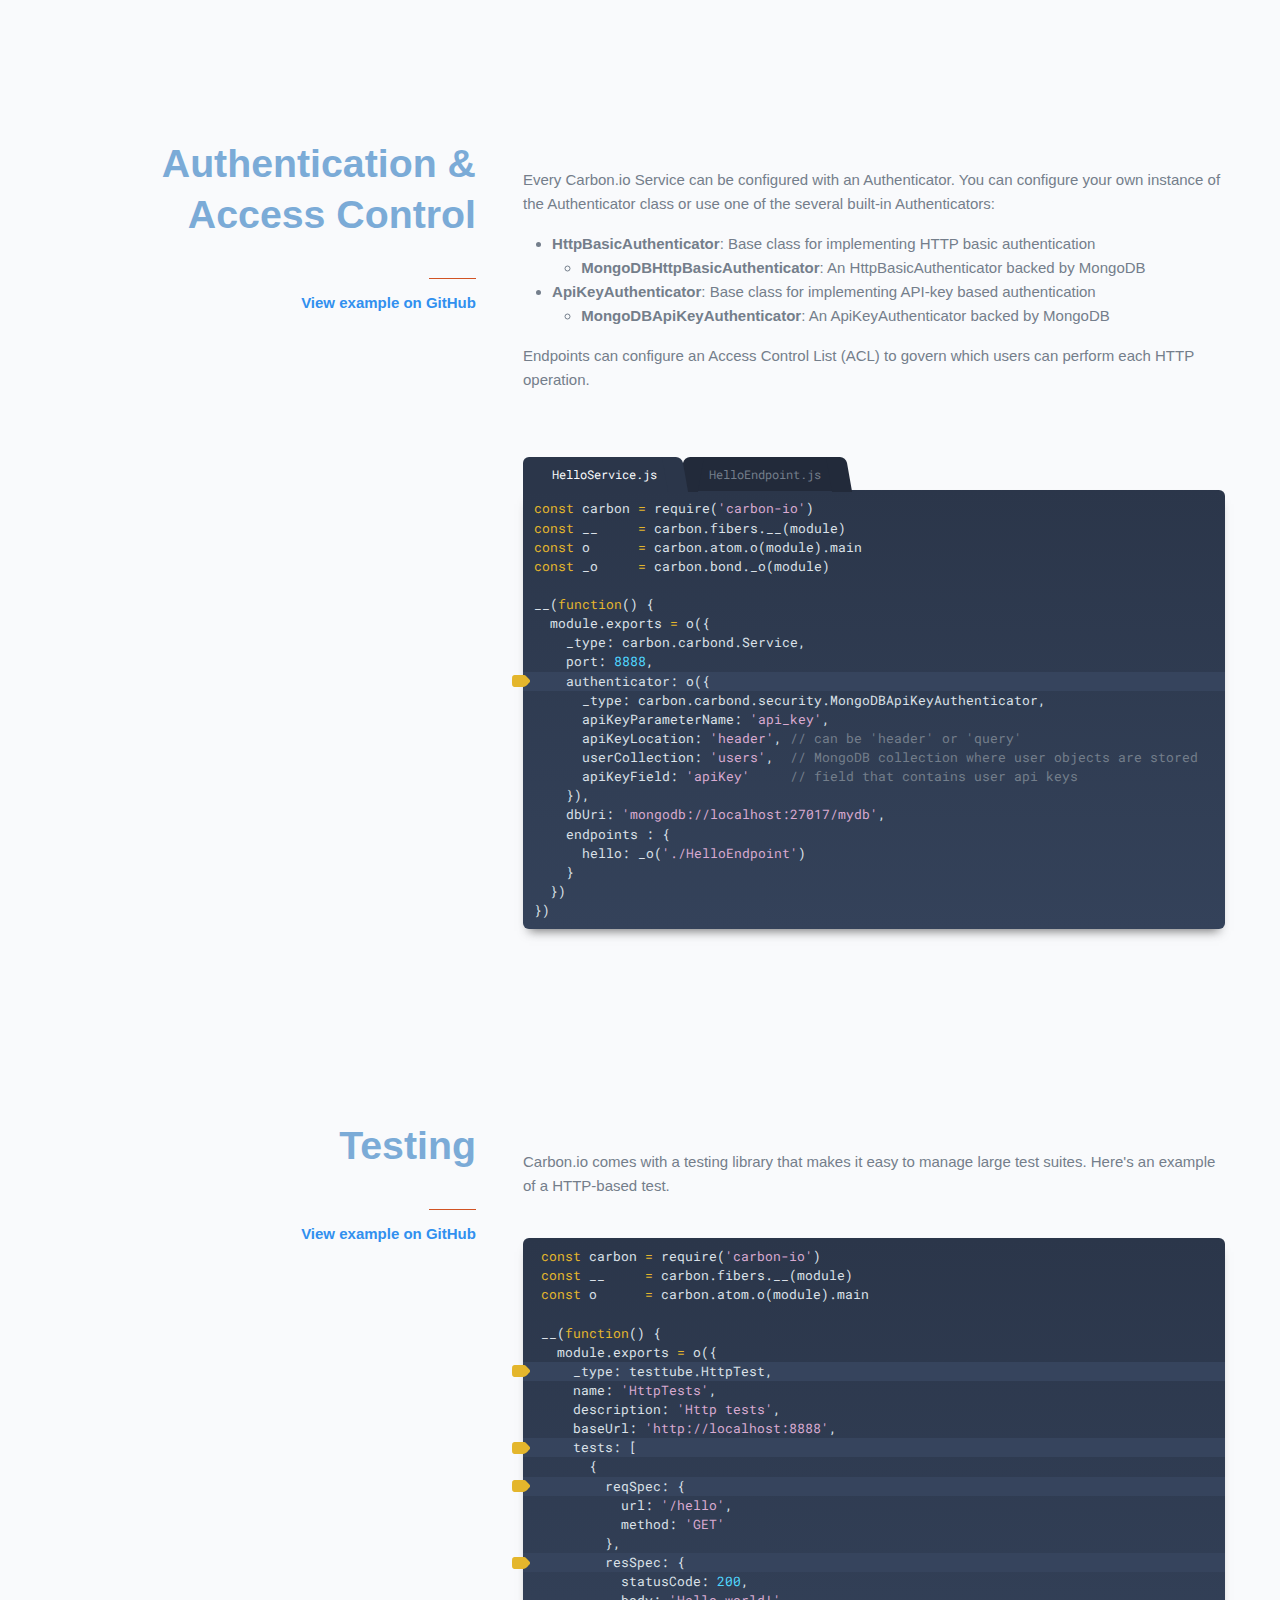
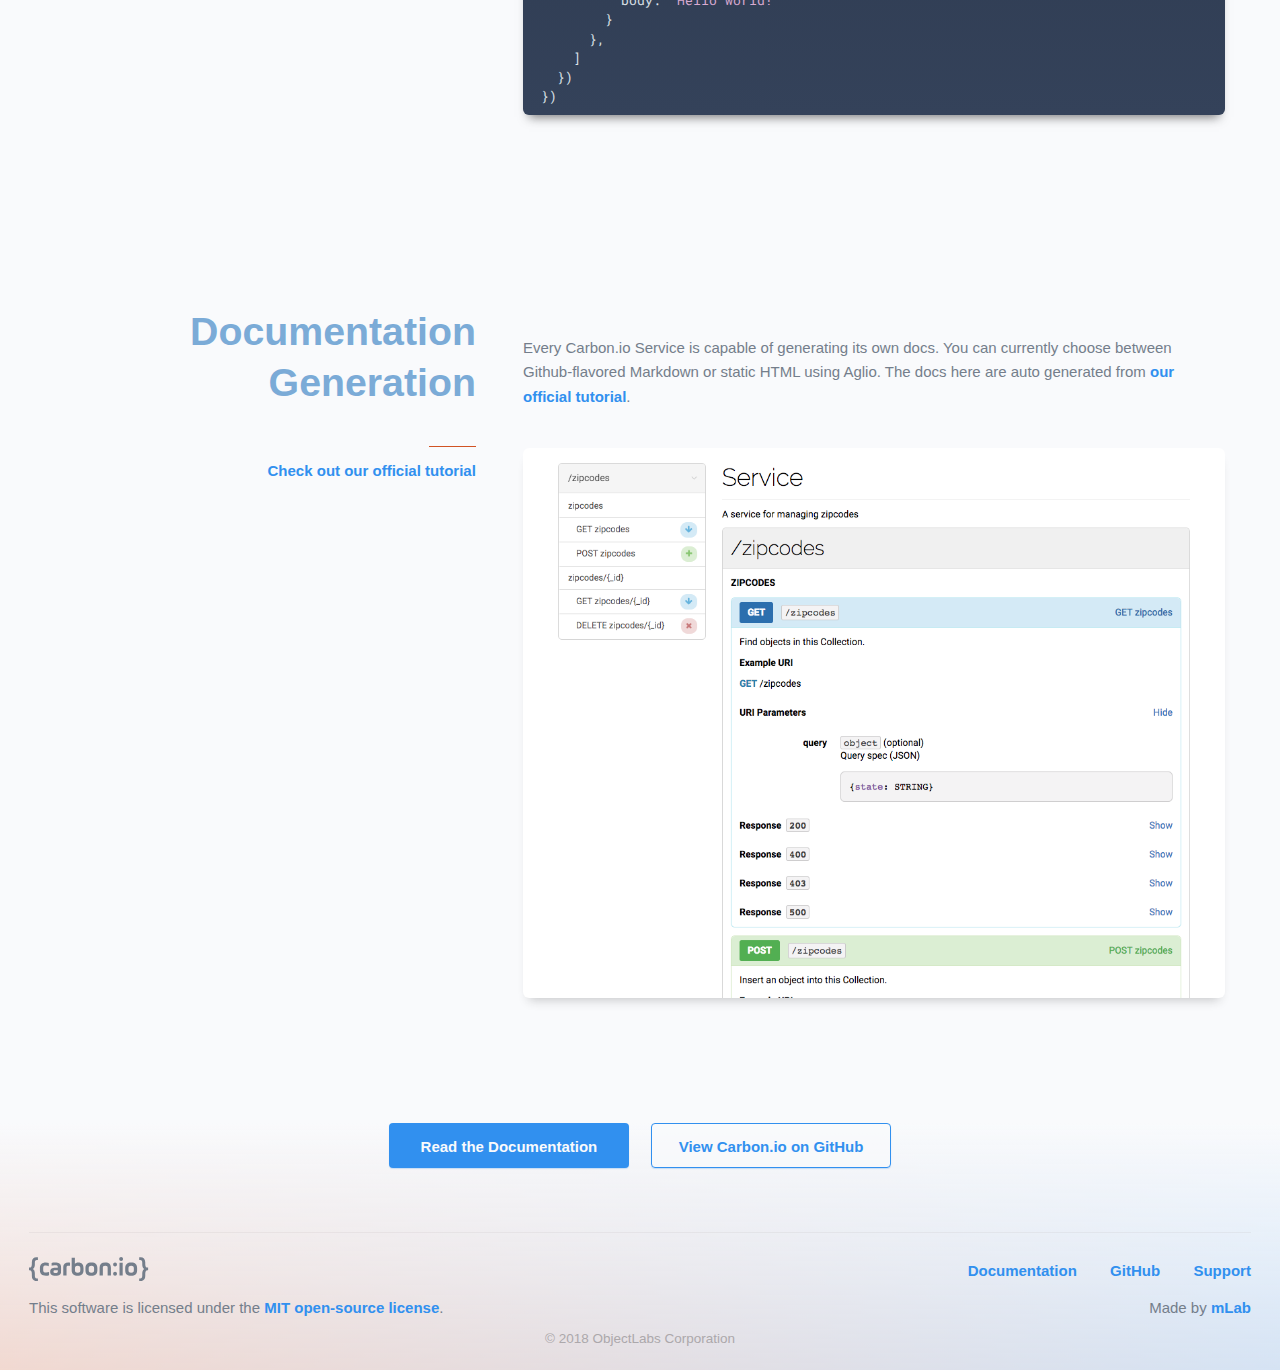
==== commit 2ad173dd: "Phrase hero message differently" ====
--- a/index.html
+++ b/index.html
@@ -138,7 +138,7 @@
         </div>
 
         <div class="splash--header-text-container">
-          <h1 class="splash--header-text">An application framework based on Node.js for building <strong>microservices</strong> and <strong>APIs</strong>.</h1>
+          <h1 class="splash--header-text">A Node.js application framework for building <strong>microservices</strong> and <strong>APIs</strong>.</h1>
           <div class="landscape-test"></div>
         </div>
       </div>
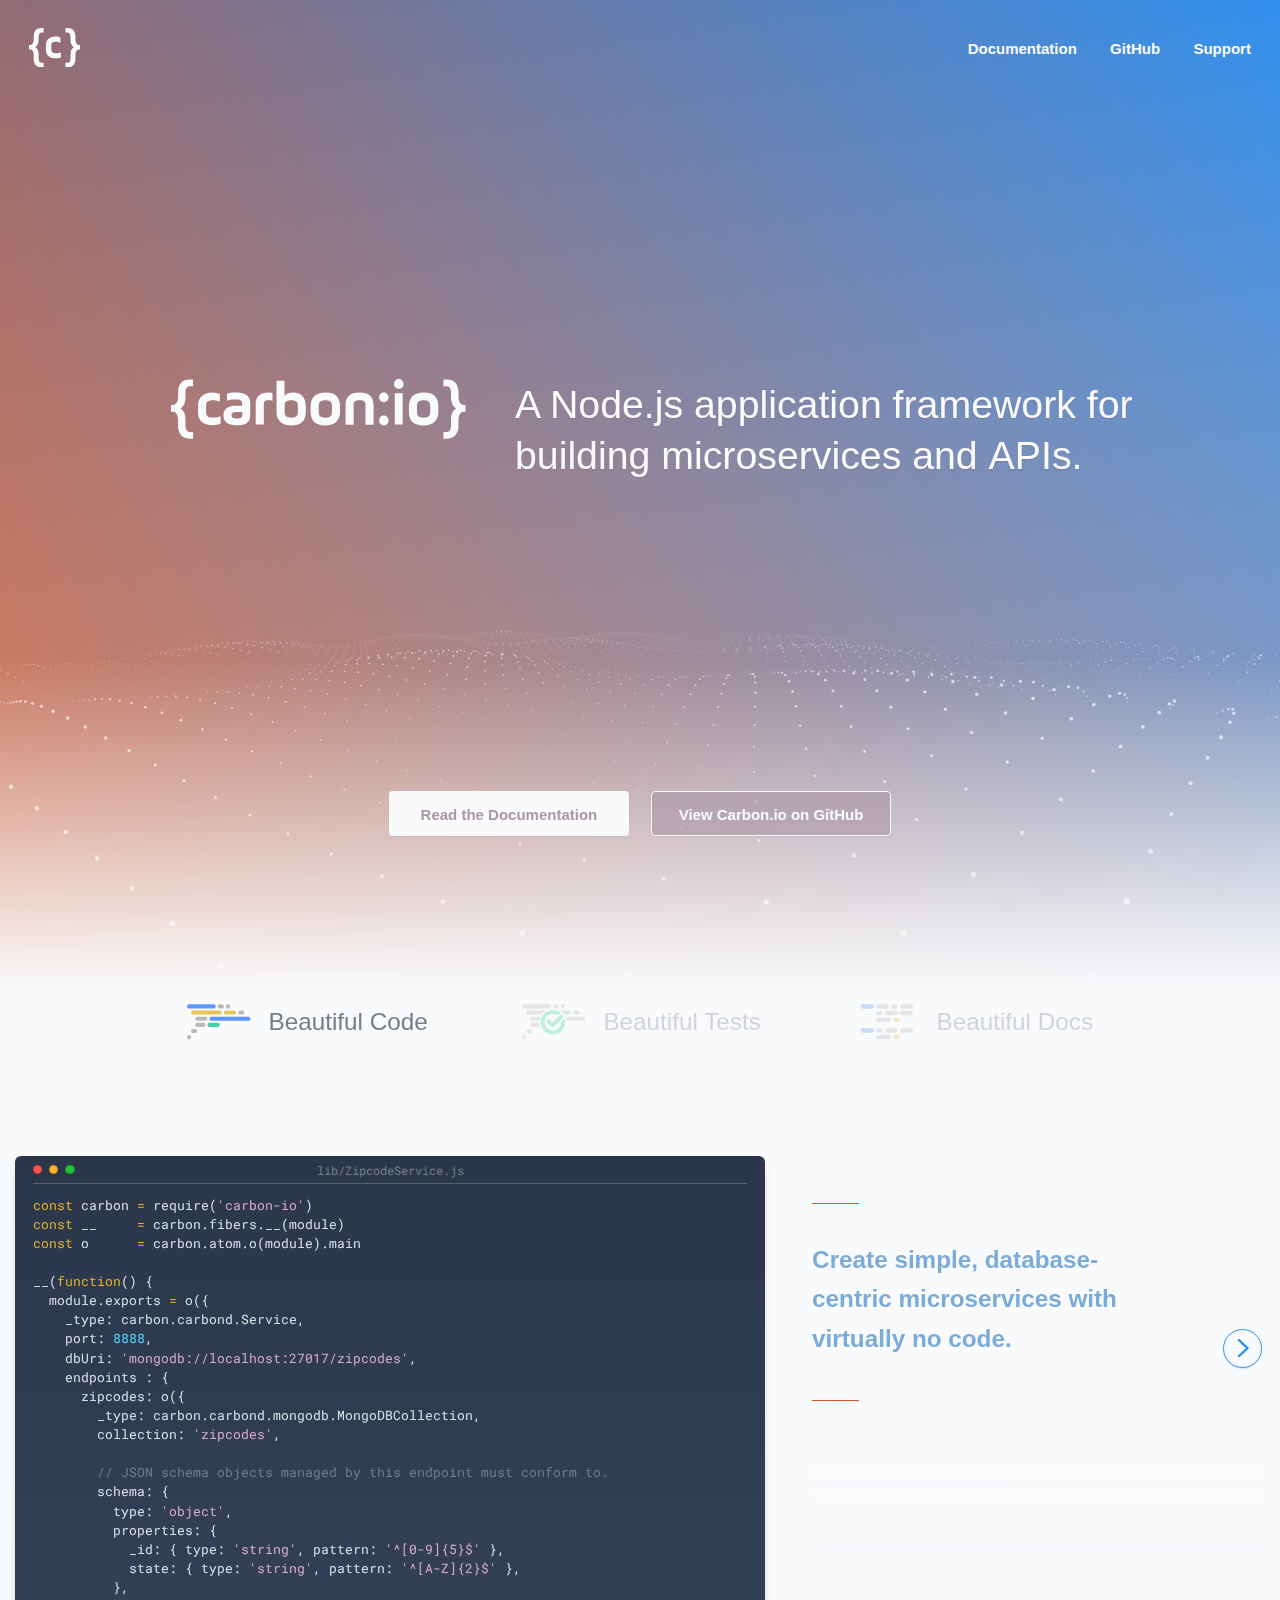
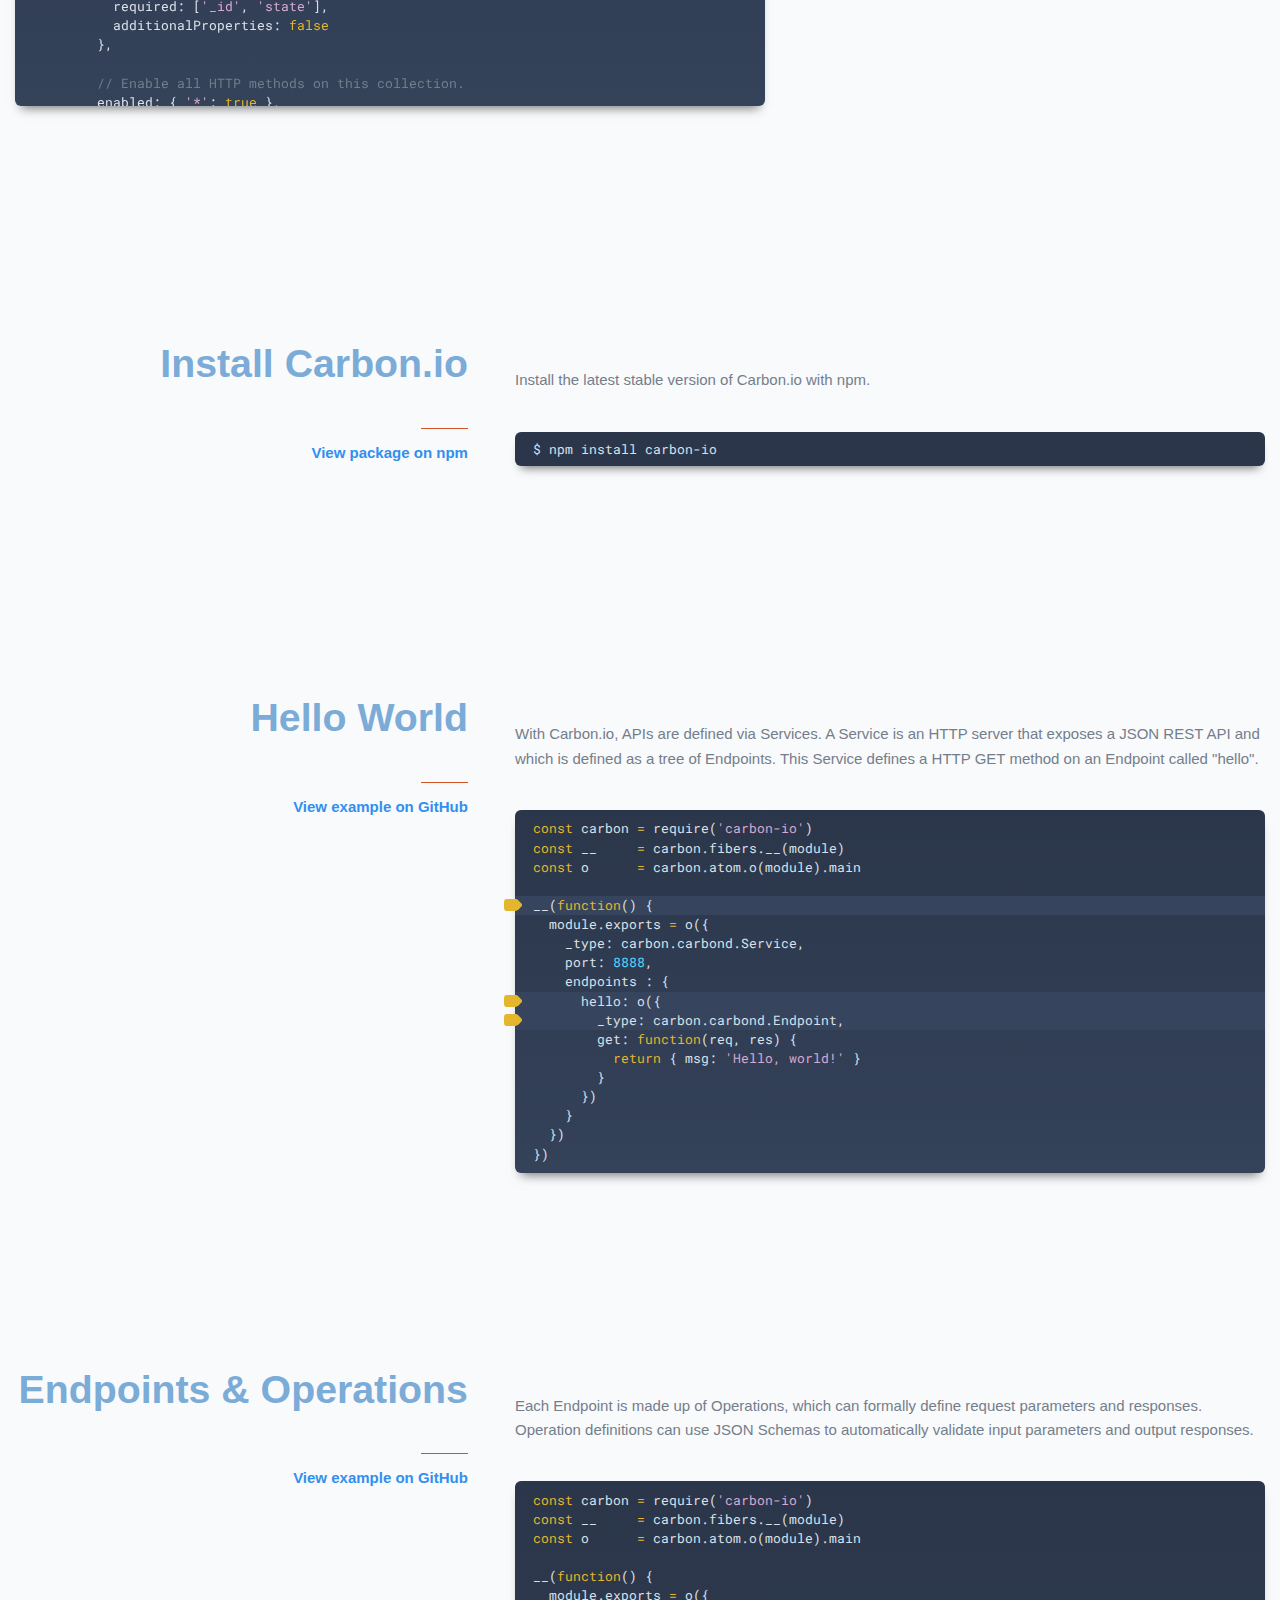
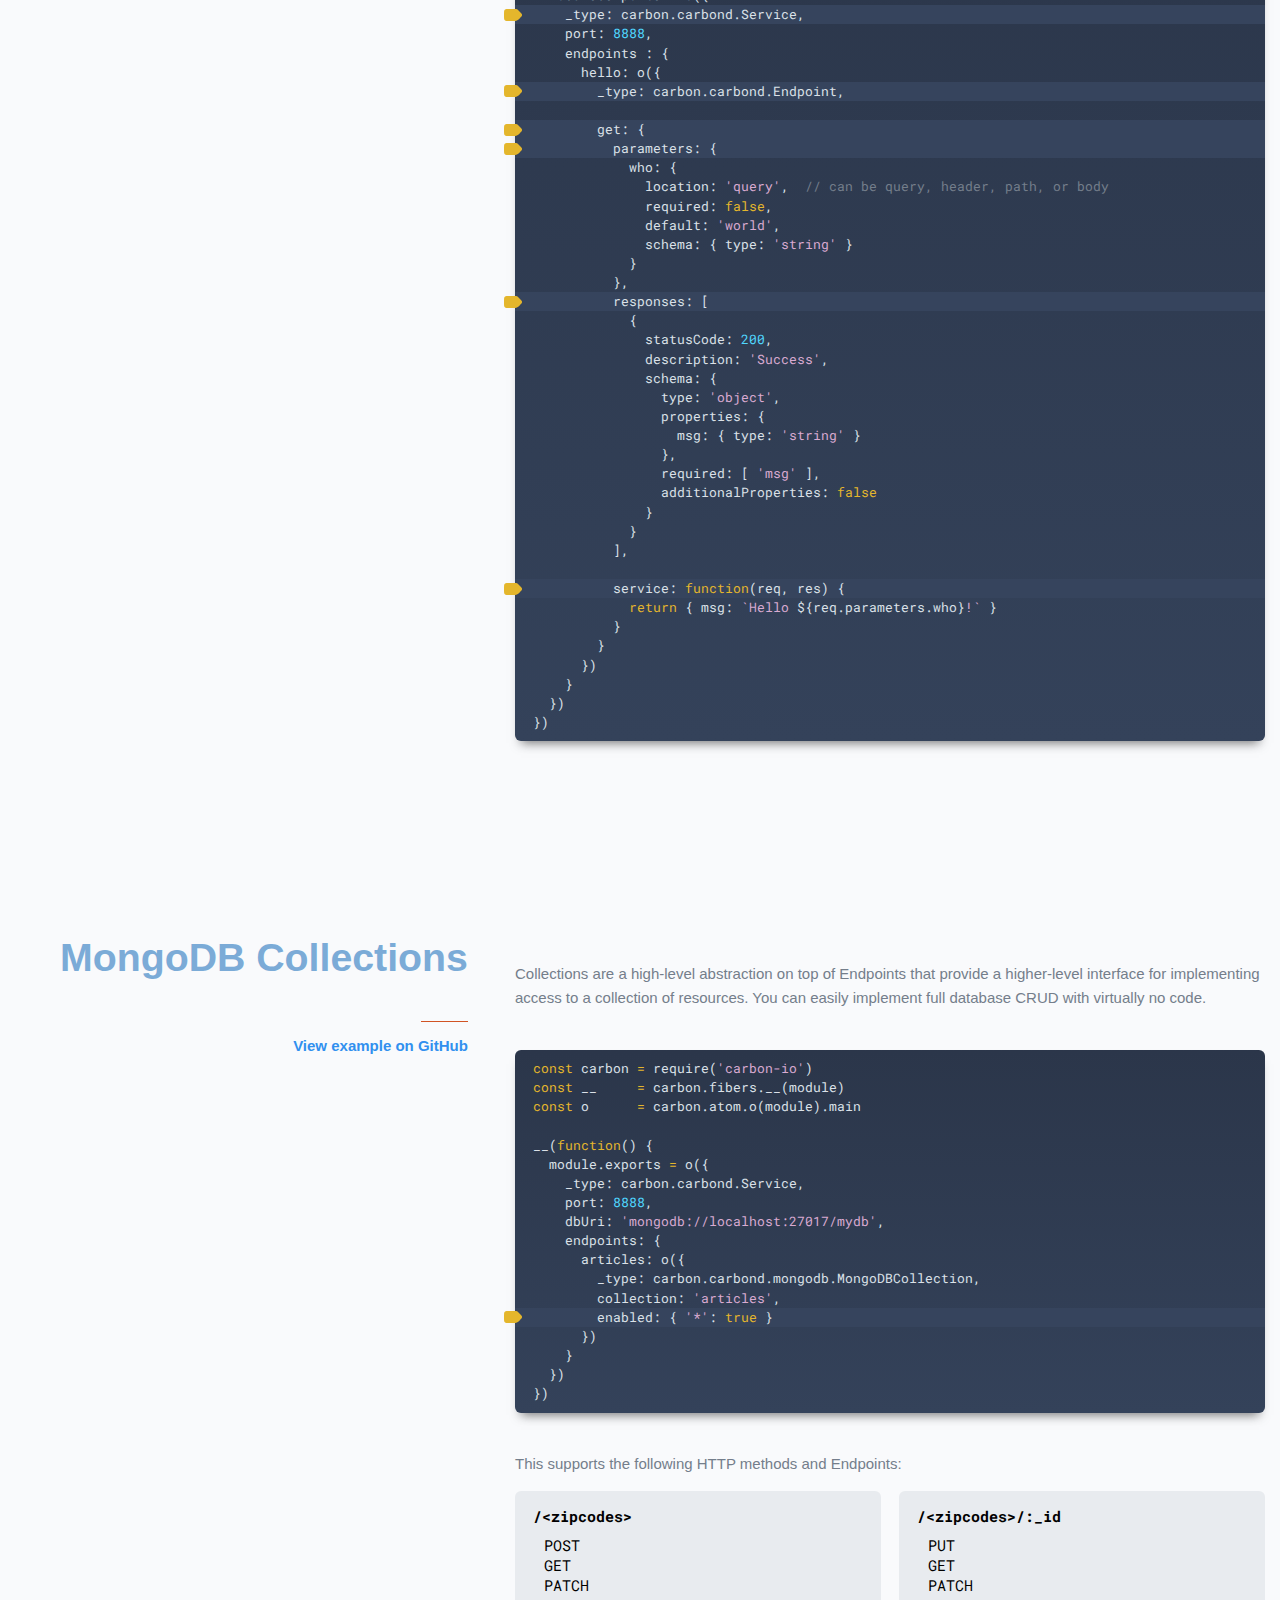
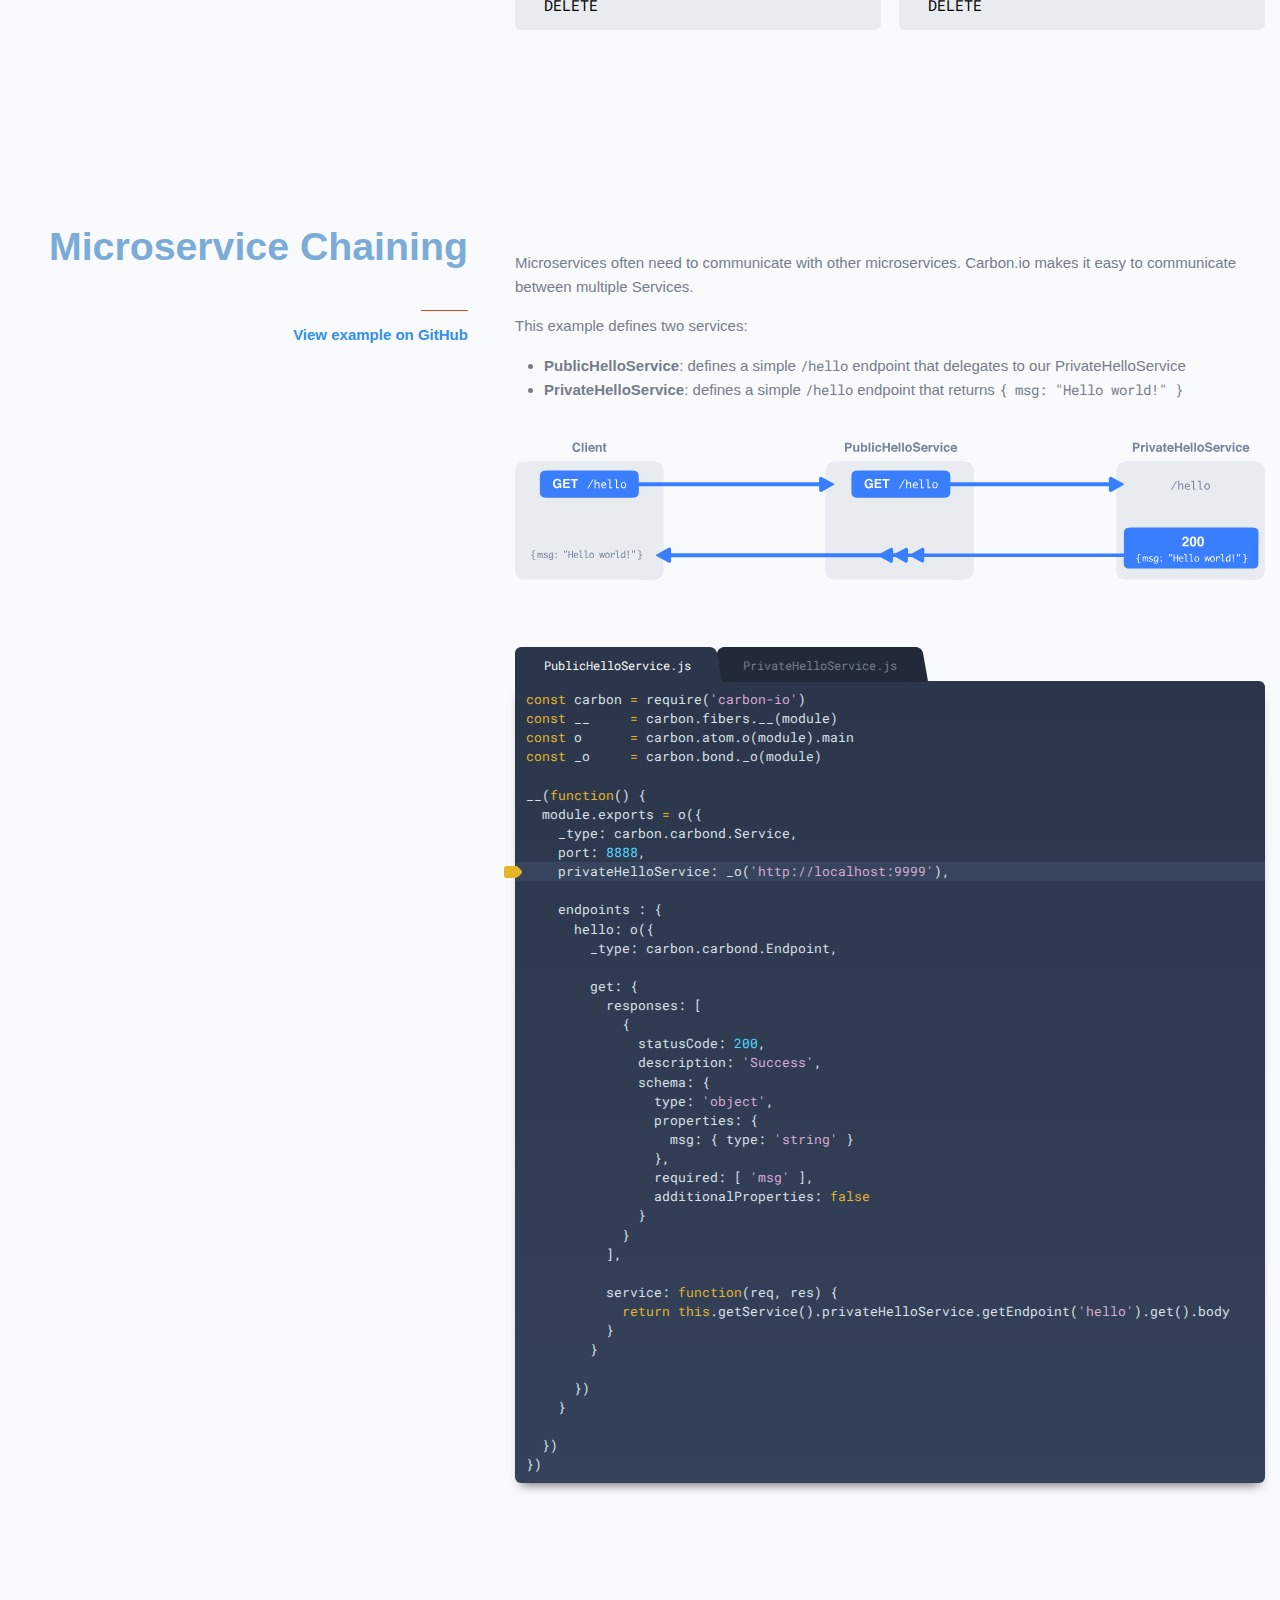
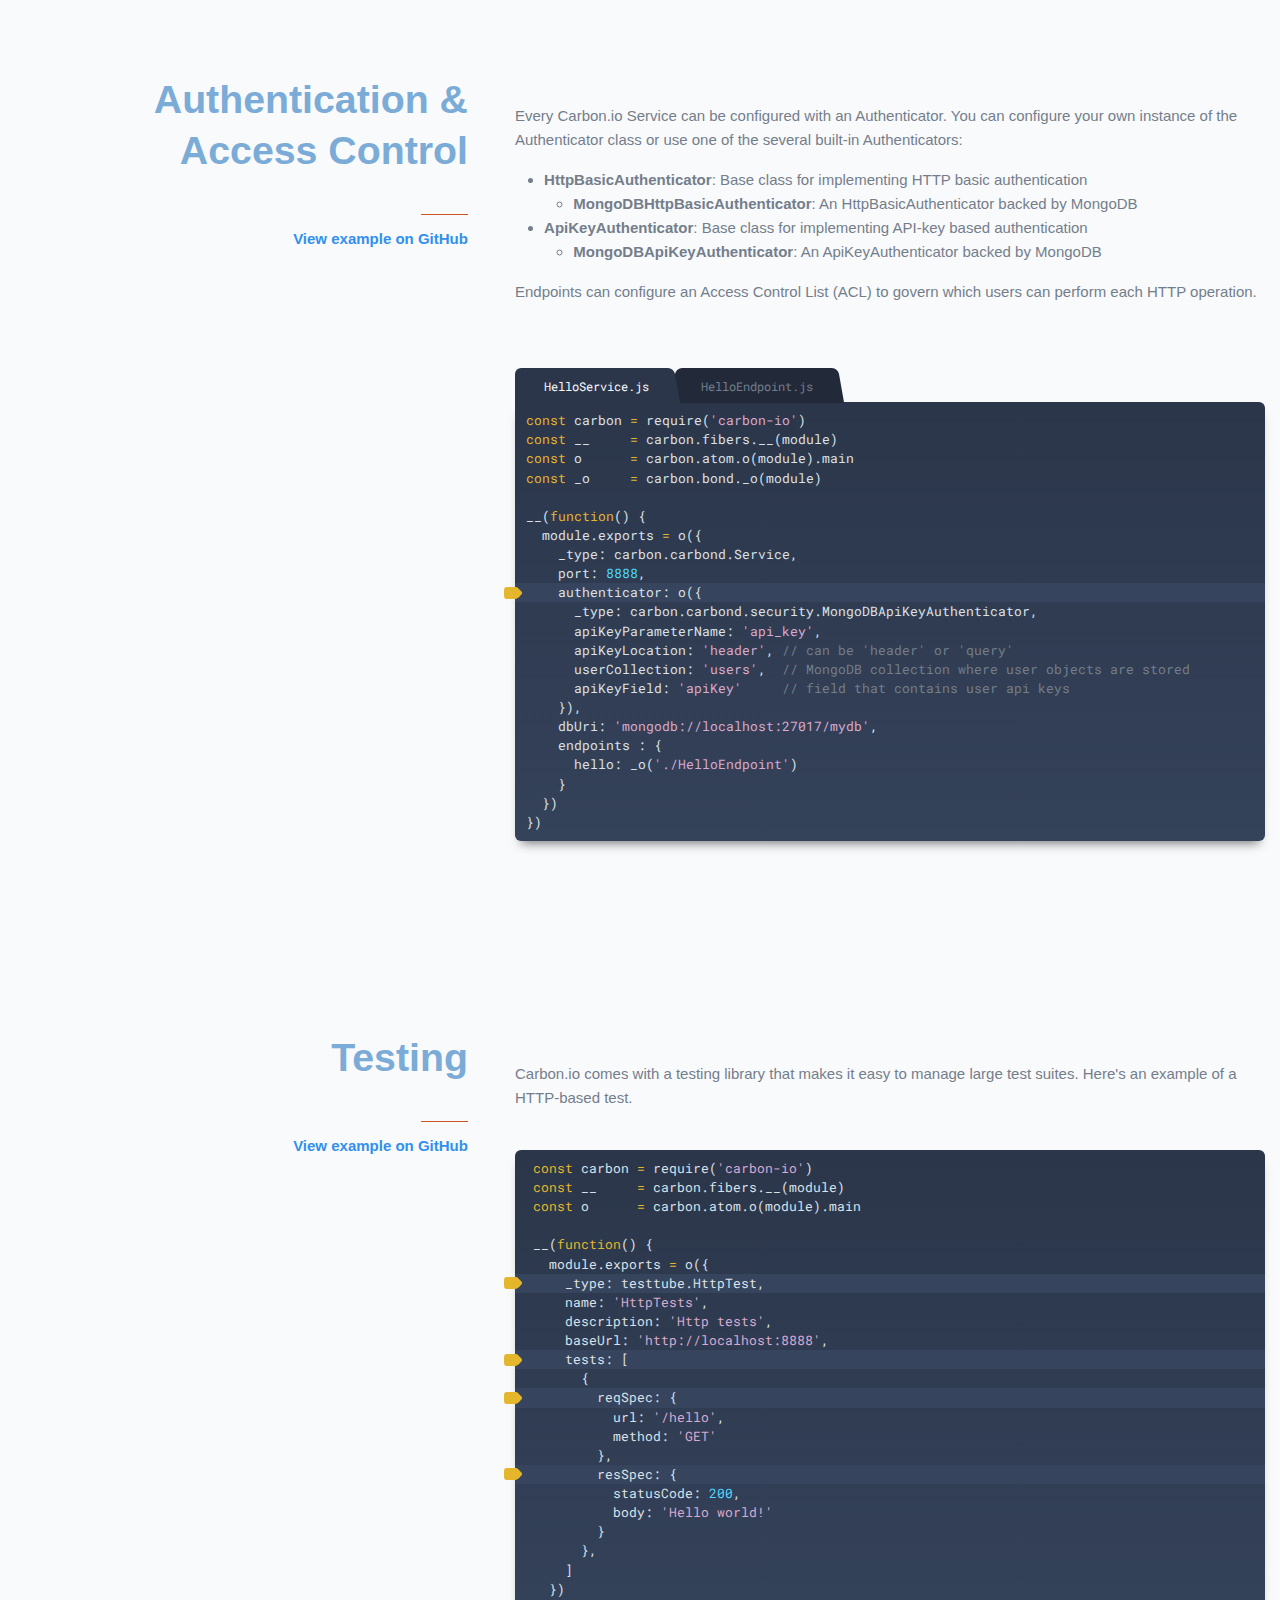
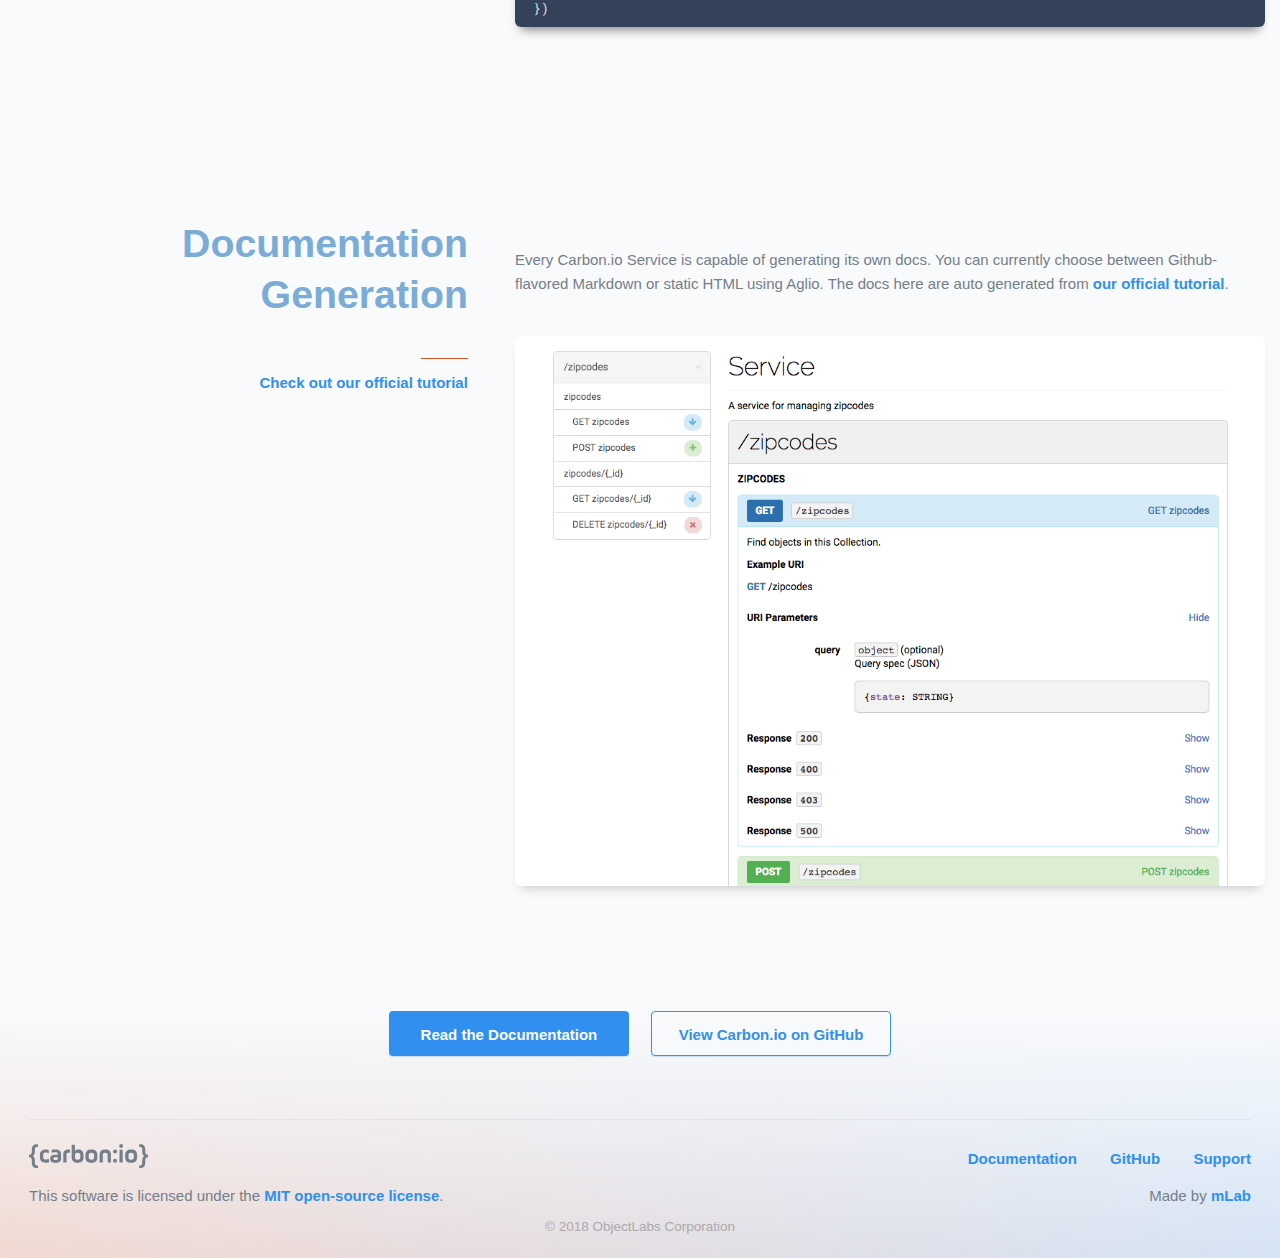
==== commit 8780136c: "fix various mobile bugs" ====
--- a/index.html
+++ b/index.html
@@ -1319,6 +1319,8 @@
     </div>
   </section>
 
+  <div js-mobile-tooltip-root></div>
+
   
 <footer class="footer">
   <div class="footer--cta">
--- a/css/main.css
+++ b/css/main.css
@@ -1 +1 @@
-*,*:before,*:after{-webkit-box-sizing:inherit;box-sizing:inherit;-webkit-tap-highlight-color:transparent;-webkit-tap-highlight-color:transparent}html{-webkit-box-sizing:border-box;box-sizing:border-box;font-size:15px;overflow-x:hidden}body{margin:0;font-family:Helvetica,Arial,Ubuntu,sans-serif;background-color:#F9FAFC;overflow-x:hidden}@media screen and (min-width:319px) and (max-width:480px),screen and (min-device-height:319px) and (max-device-height:480px){body{cursor:pointer}}pre,code{font-family:"Roboto Mono","Andale Mono","Ubuntu Mono",monospace,monospace;z-index:1;position:relative}@media screen and (orientation:landscape) and (min-device-width:319px) and (max-device-width:480px){pre,code{font-size:12px}}mark{background-color:transparent;color:inherit}mark.no-select{-webkit-user-select:none;-moz-user-select:none;-ms-user-select:none;user-select:none}a{color:#3190EF;font-weight:bold;text-decoration:none}a:hover{text-decoration:underline}h1{font-weight:bold;font-size:39.27px;line-height:1.3em;color:#7BABD7;margin-bottom:0;padding-bottom:39.27px}h2{font-size:24.27px;line-height:39.26886px}p{color:#747E8B;font-size:15px;line-height:1.618em}p code{font-size:0.9em}@media screen and (min-width:319px) and (max-width:480px),screen and (min-device-height:319px) and (max-device-height:480px){p{font-size:18px}}@media screen and (orientation:landscape) and (min-device-width:319px) and (max-device-width:480px){p{font-size:12px}}ul{color:#747E8B;font-size:15px;line-height:1.618em;padding-left:29.124px}ul code{font-size:0.9em}@media screen and (min-width:319px) and (max-width:480px),screen and (min-device-height:319px) and (max-device-height:480px){ul{font-size:18px}}@media screen and (orientation:landscape) and (min-device-width:319px) and (max-device-width:480px){ul{font-size:12px}}@media screen and (min-width:319px) and (max-width:480px),screen and (min-device-height:319px) and (max-device-height:480px){li{margin-top:15px}li+li{margin-top:0}}pre{display:-webkit-box;display:-ms-flexbox;display:flex;font-size:12.75px;padding:9.27px 18px;overflow:auto;-webkit-overflow-scrolling:touch;margin:0;border-radius:6px}@media screen and (min-width:319px) and (max-width:480px),screen and (min-device-height:319px) and (max-device-height:480px){pre{margin-left:-18px;margin-right:-18px}}@media screen and (min-width:319px) and (max-width:480px),screen and (min-device-height:319px) and (max-device-height:480px){pre{display:block;font-size:13.5px}}[class*="language-"]{color:#DBE1E8;background:none;font-family:"Roboto Mono","Andale Mono","Ubuntu Mono",monospace,monospace;text-align:left;white-space:pre;word-spacing:normal;word-break:normal;word-wrap:normal;line-height:1.5;-moz-tab-size:4;-o-tab-size:4;tab-size:4;-webkit-hyphens:none;-ms-hyphens:none;hyphens:none}[class*="language-"]::-moz-selection,[class*="language-"]::-moz-selection{background:#b3d4fc}[class*="language-"]::selection,[class*="language-"]::selection{background:#b3d4fc}:not(pre)>code[class*="language-"],pre[class*="language-"]{-webkit-box-shadow:0 0 50px rgba(35,35,35,0.618);box-shadow:0 0 50px rgba(35,35,35,0.618);-webkit-box-shadow:0 8px 10px -6px rgba(35,35,35,0.618);box-shadow:0 8px 10px -6px rgba(35,35,35,0.618);background-color:#2b364a;background-image:-webkit-gradient(linear,left top,left bottom,from(#2b364a),to(#34425a));background-image:linear-gradient(#2b364a,#34425a)}:not(pre)>code[class*="language-"]{padding:.1em;border-radius:.3em;white-space:normal}.keyline{width:47.124px;height:1px;background-color:#D15324;display:inline-block;display:block;margin:auto;margin-top:39.27px}mark.no-highlight{background-color:transparent;color:#DBE1E8}.splash--content-section,.splash--cta,.carousel--group,.example{width:100%;max-width:100vw}@media screen and (min-width:319px) and (max-width:480px),screen and (min-device-height:319px) and (max-device-height:480px){.splash--content-section,.splash--cta,.carousel--group,.example{padding-left:29.124px;padding-right:29.124px}}@media screen and (orientation:landscape) and (min-device-width:319px) and (max-device-width:480px){.splash--content-section,.splash--cta,.carousel--group,.example{padding-left:29.124px;padding-right:29.124px}}@media screen and (min-width:768px) and (max-width:991px) and (min-device-height:481px){.splash--content-section,.splash--cta,.carousel--group,.example{padding-left:calc((100% - 768px) / 2);padding-right:calc((100% - 768px) / 2)}}@media screen and (min-width:992px) and (max-width:1169px){.splash--content-section,.splash--cta,.carousel--group,.example{padding-left:calc((100% - 992px) / 2);padding-right:calc((100% - 992px) / 2)}}@media screen and (min-width:1170px){.splash--content-section,.splash--cta,.carousel--group,.example{padding-left:calc((100% - 1170px) / 2);padding-right:calc((100% - 1170px) / 2)}}.navigation{-webkit-transition:opacity 0.5s ease-out;transition:opacity 0.5s ease-out;opacity:0;display:-webkit-box;display:-ms-flexbox;display:flex;-webkit-box-align:center;-ms-flex-align:center;align-items:center;-webkit-box-pack:justify;-ms-flex-pack:justify;justify-content:space-between;height:97.518px;padding-left:29.124px;padding-right:29.124px}.navigation.s-visible{opacity:1}@media screen and (min-width:319px) and (max-width:480px),screen and (min-device-height:319px) and (max-device-height:480px){.navigation{opacity:1;padding-left:18px;padding-right:18px}}.navigation--logo{height:39.27px}@media screen and (min-width:319px) and (max-width:480px),screen and (min-device-height:319px) and (max-device-height:480px){.navigation--logo{display:none}}@media screen and (min-width:319px) and (max-width:480px),screen and (min-device-height:319px) and (max-device-height:480px){.navigation--links{display:none}}.navigation--link{color:#F9FAFC;font-weight:bold;text-decoration:none}.navigation--link+.navigation--link{margin-left:29.124px}.navigation--mobile{position:fixed;top:1rem;right:1rem;height:50.44886px;width:50.44886px;z-index:10;display:none}@media screen and (min-width:319px) and (max-width:480px),screen and (min-device-height:319px) and (max-device-height:480px){.navigation--mobile{display:block}}.navigation--mobile-toggle{-webkit-box-shadow:0 0 50px rgba(35,35,35,0.236076);box-shadow:0 0 50px rgba(35,35,35,0.236076);-webkit-box-shadow:0 8px 10px -6px rgba(35,35,35,0.236076);box-shadow:0 8px 10px -6px rgba(35,35,35,0.236076);-webkit-transition:background-color 0.1s ease-out,-webkit-transform 0.1s ease-out;transition:background-color 0.1s ease-out,-webkit-transform 0.1s ease-out;transition:transform 0.1s ease-out,background-color 0.1s ease-out;transition:transform 0.1s ease-out,background-color 0.1s ease-out,-webkit-transform 0.1s ease-out;display:none;height:50.44886px;width:50.44886px;position:relative;border-radius:100%;cursor:pointer;background-color:white;border:1px solid rgba(172,168,171,0.1)}@media screen and (min-width:319px) and (max-width:480px),screen and (min-device-height:319px) and (max-device-height:480px){.navigation--mobile-toggle{display:inline-block}}.navigation--mobile-toggle:active{background-color:#DBE1E8;-webkit-transform:scale(0.9);transform:scale(0.9)}.navigation--mobile-toggle.s-active{background-color:#F9FAFC}.navigation--mobile-toggle-line{-webkit-transition:all 0.15s ease-out;transition:all 0.15s ease-out;height:3px;width:24.27px;background-color:#ACA8AB;position:absolute;top:0;bottom:0;left:0;right:0;margin:auto;border-radius:50px}.s-active>.navigation--mobile-toggle-line{opacity:0;-webkit-transform:scaleX(0);transform:scaleX(0);background-color:#fcb6c4}.navigation--mobile-toggle-line:first-of-type{-webkit-transform:translate3d(0,-8.135px,0);transform:translate3d(0,-8.135px,0)}.s-active>.navigation--mobile-toggle-line:first-of-type{opacity:1;-webkit-transform:translate3d(0,0,0) rotate(45deg);transform:translate3d(0,0,0) rotate(45deg)}.navigation--mobile-toggle-line:last-of-type{-webkit-transform:translate3d(0,8.135px,0);transform:translate3d(0,8.135px,0)}.s-active>.navigation--mobile-toggle-line:last-of-type{opacity:1;-webkit-transform:translate3d(0,0,0) rotate(-45deg);transform:translate3d(0,0,0) rotate(-45deg)}.navigation--mobile-links{-webkit-box-shadow:0 0 50px rgba(35,35,35,0.236076);box-shadow:0 0 50px rgba(35,35,35,0.236076);-webkit-box-shadow:0 8px 10px -6px rgba(35,35,35,0.236076);box-shadow:0 8px 10px -6px rgba(35,35,35,0.236076);-webkit-transition:opacity 0.1s ease-out,-webkit-transform 0.1s ease-out;transition:opacity 0.1s ease-out,-webkit-transform 0.1s ease-out;transition:opacity 0.1s ease-out,transform 0.1s ease-out;transition:opacity 0.1s ease-out,transform 0.1s ease-out,-webkit-transform 0.1s ease-out;opacity:0;pointer-events:none;position:absolute;top:calc(50.44886px + 0.5rem);right:0;-webkit-transform:translate3d(0,-9.27px,0) scale(0.8);transform:translate3d(0,-9.27px,0) scale(0.8);-webkit-transform-origin:top right;transform-origin:top right;border-radius:6px;width:220px;overflow:hidden;border:1px solid rgba(172,168,171,0.1)}@media screen and (min-width:319px) and (max-width:480px),screen and (min-device-height:319px) and (max-device-height:480px){.navigation--mobile-links.s-active{opacity:1;pointer-events:initial;-webkit-transform:translate3d(0,0,0) scale(1);transform:translate3d(0,0,0) scale(1)}}.navigation--mobile-link{display:block;padding-top:15px;padding-bottom:15px;padding-left:18px;padding-right:18px;background-color:white}.navigation--mobile-link:hover,.navigation--mobile-link:active{text-decoration:none}.navigation--mobile-link:active{background-color:#eff2f7}.navigation--mobile-link+.navigation--mobile-link{border-top:1px solid rgba(172,168,171,0.1)}.footer{padding-left:29.124px;padding-right:29.124px;background-color:#F9FAFC;background-image:linear-gradient(#F9FAFC,rgba(249,250,252,0.8)),linear-gradient(-130deg,#3190EF,#D15324)}.footer--content{padding-top:24.27px;padding-bottom:24.27px;border-top:1px solid rgba(172,168,171,0.15)}.footer--top-row,.footer--bottom-row{display:-webkit-box;display:-ms-flexbox;display:flex;-webkit-box-align:center;-ms-flex-align:center;align-items:center;-webkit-box-pack:justify;-ms-flex-pack:justify;justify-content:space-between;width:100%;color:#747E8B}@media screen and (min-width:319px) and (max-width:480px),screen and (min-device-height:319px) and (max-device-height:480px){.footer--top-row,.footer--bottom-row{-webkit-box-orient:vertical;-webkit-box-direction:normal;-ms-flex-direction:column;flex-direction:column}}.footer--bottom-row{margin-top:15px}@media screen and (min-width:319px) and (max-width:480px),screen and (min-device-height:319px) and (max-device-height:480px){.footer--bottom-row{-webkit-box-align:start;-ms-flex-align:start;align-items:flex-start}}@media screen and (min-width:319px) and (max-width:480px),screen and (min-device-height:319px) and (max-device-height:480px){.footer--license{margin-top:15px}}.footer--logo{height:24.27px}@media screen and (min-width:319px) and (max-width:480px),screen and (min-device-height:319px) and (max-device-height:480px){.footer--links{display:none}}.footer--link+.footer--link{margin-left:29.124px}.footer--cta{text-align:center;margin-top:63.54px;margin-bottom:63.54px}.footer--cta-primary{-webkit-box-shadow:0 1px 1px rgba(49,144,239,0.236076);box-shadow:0 1px 1px rgba(49,144,239,0.236076);-webkit-transition:background-color 0.1s ease-out,background-position 0.1s ease-out,-webkit-box-shadow 0.15s ease-out;transition:background-color 0.1s ease-out,background-position 0.1s ease-out,-webkit-box-shadow 0.15s ease-out;transition:box-shadow 0.15s ease-out,background-color 0.1s ease-out,background-position 0.1s ease-out;transition:box-shadow 0.15s ease-out,background-color 0.1s ease-out,background-position 0.1s ease-out,-webkit-box-shadow 0.15s ease-out;height:45px;padding:15px 18px;display:inline-block;color:#F9FAFC;line-height:15px;font-size:15px;font-weight:bold;border-width:1px;border-style:solid;border-radius:4px;text-decoration:none;-webkit-user-select:none;-moz-user-select:none;-ms-user-select:none;user-select:none;background-color:#3190EF;border-color:transparent;width:240px}.footer--cta-primary:hover{-webkit-box-shadow:0 2px 5px rgba(49,144,239,0.382);box-shadow:0 2px 5px rgba(49,144,239,0.382)}.footer--cta-primary:hover:active{-webkit-box-shadow:0 1px 2px rgba(49,144,239,0.618);box-shadow:0 1px 2px rgba(49,144,239,0.618)}.footer--cta-primary:hover{text-decoration:none;background-color:#499df1}.footer--cta-primary:active{background-color:#2388ee}@media screen and (min-width:319px) and (max-width:480px),screen and (min-device-height:319px) and (max-device-height:480px){.footer--cta-primary{width:100%}}@media screen and (orientation:landscape) and (min-device-width:319px) and (max-device-width:480px){.footer--cta-primary{max-width:300px}}.footer--cta-secondary{-webkit-box-shadow:0 1px 1px rgba(49,144,239,0.236076);box-shadow:0 1px 1px rgba(49,144,239,0.236076);-webkit-transition:background-color 0.1s ease-out,background-position 0.1s ease-out,-webkit-box-shadow 0.15s ease-out;transition:background-color 0.1s ease-out,background-position 0.1s ease-out,-webkit-box-shadow 0.15s ease-out;transition:box-shadow 0.15s ease-out,background-color 0.1s ease-out,background-position 0.1s ease-out;transition:box-shadow 0.15s ease-out,background-color 0.1s ease-out,background-position 0.1s ease-out,-webkit-box-shadow 0.15s ease-out;height:45px;padding:15px 18px;display:inline-block;color:#3190EF;line-height:15px;font-size:15px;font-weight:bold;border-width:1px;border-style:solid;border-radius:4px;text-decoration:none;-webkit-user-select:none;-moz-user-select:none;-ms-user-select:none;user-select:none;background-color:rgba(249,250,252,0.618);border-color:#3190EF;position:relative;width:240px;margin-left:18px}.footer--cta-secondary:hover{-webkit-box-shadow:0 2px 5px rgba(49,144,239,0.382);box-shadow:0 2px 5px rgba(49,144,239,0.382)}.footer--cta-secondary:hover:active{-webkit-box-shadow:0 1px 2px rgba(49,144,239,0.618);box-shadow:0 1px 2px rgba(49,144,239,0.618)}.footer--cta-secondary:after{content:"";-webkit-transition:opacity 0.1s ease-out;transition:opacity 0.1s ease-out;position:absolute;top:0;bottom:0;left:0;right:0;opacity:0;background-image:linear-gradient(145deg,rgba(249,250,252,0.1),transparent)}.footer--cta-secondary:hover{text-decoration:none;background-color:#fff;background-position:center}.footer--cta-secondary:hover:after{opacity:1}.footer--cta-secondary:active{background-color:#eff2f7}@media screen and (min-width:319px) and (max-width:480px),screen and (min-device-height:319px) and (max-device-height:480px){.footer--cta-secondary{margin-left:0;margin-top:15px;width:100%}}@media screen and (orientation:landscape) and (min-device-width:319px) and (max-device-width:480px){.footer--cta-secondary{max-width:250px}}.footer--copyright{text-align:center;color:#ACA8AB;font-size:13.5px;margin-top:15px}.token.comment,.token.prolog,.token.doctype,.token.cdata{color:#747E8B}.token.punctuation{color:#DBE1E8}.token.property,.token.tag,.token.boolean,.token.constant,.token.symbol,.token.deleted{color:#E4B62C}.token.number{color:#50d7ff}.token.selector,.token.attr-name,.token.char,.token.builtin,.token.inserted{color:#690}.token.operator,.token.entity,.token.url,.language-css .token.string,.style .token.string{color:#E4B62C}.token.atrule,.token.attr-value{color:#50d7ff}.token.keyword{color:#E4B62C}.token.string{color:#D9AAD1}.token.function{color:#DBE1E8}.token.regex,.token.important,.token.variable{color:#DC0A34}.token.important,.token.bold{font-weight:bold}.token.italic{font-style:italic}.token.entity{cursor:help}.namespace{opacity:.7}.line-highlight{-webkit-transition:all 0.1s ease-in-out;transition:all 0.1s ease-in-out;position:absolute;left:0;right:0;margin-top:9.27px;background-color:#36445d;line-height:inherit;white-space:pre;cursor:pointer;-webkit-box-shadow:0 0 0 transparent;box-shadow:0 0 0 transparent}.line-highlight.s-hover .highlight-arrow-wrapper{-webkit-transform:translate3d(-3.708px,0,0);transform:translate3d(-3.708px,0,0)}.line-highlight.s-active .highlight-arrow-wrapper{-webkit-transform:translate3d(-18px,0,0);transform:translate3d(-18px,0,0)}.line-highlight.s-active .highlight-arrow{fill:#47597a}.line-highlight.s-hover,.line-highlight.s-active{background-color:#47597a;-webkit-box-shadow:0 0 10px rgba(0,0,0,0.2);box-shadow:0 0 10px rgba(0,0,0,0.2)}.highlight-arrow-wrapper{-webkit-transition:all 0.1s ease-in-out;transition:all 0.1s ease-in-out;height:12px;position:absolute;top:0;bottom:0;margin:auto;left:-11.124px}@media screen and (min-width:319px) and (max-width:480px),screen and (min-device-height:319px) and (max-device-height:480px){.highlight-arrow-wrapper{display:none}}.highlight-arrow{-webkit-transition:fill 0.1s ease-in-out;transition:fill 0.1s ease-in-out;fill:#E4B62C}pre[js-highlight-id]{overflow:initial;position:relative;z-index:2}[js-inline-highlight]{-webkit-transition:all 0.1s ease-in-out;transition:all 0.1s ease-in-out;background-color:transparent;color:#DBE1E8;display:inline-block;cursor:pointer;height:19px;margin-top:-1px;margin-bottom:-5px}[js-inline-highlight].s-hover,[js-inline-highlight].s-active{color:#F9FAFC;background-color:rgba(255,255,255,0.2)}[js-highlighted-code]{display:inline-block;width:100%;cursor:pointer}.highlight-tooltip{-webkit-transition:all 0.1s ease-in-out;transition:all 0.1s ease-in-out;font-family:Helvetica,Arial,Ubuntu,sans-serif;position:absolute;top:0;right:calc(100% + 47.124px);background-color:#47597a;opacity:0;-webkit-box-shadow:0 0 0 transparent;box-shadow:0 0 0 transparent;-webkit-transform:translate3d(29.124px,0,0);transform:translate3d(29.124px,0,0);padding:15px 18px;border-radius:6px;width:300px;cursor:default;pointer-events:none}@media screen and (min-width:319px) and (max-width:480px),screen and (min-device-height:319px) and (max-device-height:480px){.highlight-tooltip{position:absolute;top:auto;top:calc(100% + 15px);left:0;right:0;margin:auto;z-index:5;-webkit-transform:translate3d(0,-24.27px,0);transform:translate3d(0,-24.27px,0);-webkit-box-shadow:0 2px 3px -2px rgba(0,0,0,0.5),0 0 0 100vh rgba(255,255,255,0);box-shadow:0 2px 3px -2px rgba(0,0,0,0.5),0 0 0 100vh rgba(255,255,255,0)}}.highlight-tooltip.s-active{-webkit-box-shadow:0 1px 1px rgba(35,35,35,0.382);box-shadow:0 1px 1px rgba(35,35,35,0.382);opacity:1;-webkit-transform:translate3d(0,0,0);transform:translate3d(0,0,0);pointer-events:auto}@media screen and (min-width:319px) and (max-width:480px),screen and (min-device-height:319px) and (max-device-height:480px){.highlight-tooltip.s-active{-webkit-box-shadow:0 2px 3px -2px rgba(0,0,0,0.5),0 0 0 100vh rgba(0,0,0,0.8);box-shadow:0 2px 3px -2px rgba(0,0,0,0.5),0 0 0 100vh rgba(0,0,0,0.8)}}.highlight-tooltip label{font-size:15px;font-weight:bold;color:#F9FAFC;display:block;padding-bottom:9.27px;border-bottom:1px solid #E8EBEF}.highlight-tooltip p{white-space:normal;color:#E8EBEF}.highlight-tooltip p:last-of-type{margin-bottom:0}.highlight-tooltip code{background-color:rgba(255,255,255,0.1);text-shadow:0 1px 0 rgba(0,0,0,0.3);border-radius:3px;padding-left:3px;padding-right:3px;margin-left:2px;margin-right:2px;font-family:"Roboto Mono","Andale Mono","Ubuntu Mono",monospace,monospace;font-weight:normal}.highlight-read-more{display:block;text-align:right;margin-top:9.27px;color:#F9FAFC}.splash{min-height:110vh;display:-webkit-box;display:-ms-flexbox;display:flex;-webkit-box-orient:vertical;-webkit-box-direction:normal;-ms-flex-direction:column;flex-direction:column;background-color:#3190EF;background-image:linear-gradient(transparent,rgba(249,250,252,0.1),rgba(249,250,252,0.2),#F9FAFC),linear-gradient(-130deg,#3190EF,#D15324)}@media screen and (min-width:319px) and (max-width:480px),screen and (min-device-height:319px) and (max-device-height:480px){.splash{min-height:800px;position:relative}}.splash--particles{-webkit-transition:opacity 0.5s linear 0.2s;transition:opacity 0.5s linear 0.2s;pointer-events:none;position:absolute;bottom:-35vh;left:0;right:0;opacity:0}@media screen and (min-width:319px) and (max-width:480px),screen and (min-device-height:319px) and (max-device-height:480px){.splash--particles{bottom:0;top:200px}}.splash--content-section{display:-webkit-box;display:-ms-flexbox;display:flex;-webkit-box-align:center;-ms-flex-align:center;align-items:center;max-height:calc(100vh - 195.036px);-webkit-box-flex:1;-ms-flex-positive:1;flex-grow:1;position:relative}@media screen and (min-width:319px) and (max-width:480px),screen and (min-device-height:319px) and (max-device-height:480px){.splash--content-section{-webkit-box-orient:vertical;-webkit-box-direction:normal;-ms-flex-direction:column;flex-direction:column;padding-left:11.124px;padding-right:11.124px}}.splash--header-group{-webkit-transition:opacity 1s ease-out;transition:opacity 1s ease-out;opacity:0;display:-webkit-box;display:-ms-flexbox;display:flex;-webkit-box-align:start;-ms-flex-align:start;align-items:flex-start;-webkit-box-pack:center;-ms-flex-pack:center;justify-content:center}.splash--header-group.s-visible{opacity:1}@media screen and (min-width:319px) and (max-width:480px),screen and (min-device-height:319px) and (max-device-height:480px){.splash--header-group{display:block;-webkit-box-align:center;-ms-flex-align:center;align-items:center;margin-top:39.27px;margin-bottom:39.27px}}@media screen and (min-width:768px) and (max-width:991px) and (min-device-height:481px){.splash--header-group{-webkit-box-orient:vertical;-webkit-box-direction:normal;-ms-flex-direction:column;flex-direction:column;-webkit-box-align:center;-ms-flex-align:center;align-items:center}}.splash--header-logo-container{padding-right:47.124px;-ms-flex-negative:0;flex-shrink:0;width:40%;text-align:right}@media screen and (min-width:319px) and (max-width:480px),screen and (min-device-height:319px) and (max-device-height:480px){.splash--header-logo-container{width:100%;text-align:center;padding-right:0}}.splash--header-logo{height:60px}@media screen and (min-width:319px) and (max-width:480px),screen and (min-device-height:319px) and (max-device-height:480px){.splash--header-logo{height:40px;margin:auto}}.splash--header-text-container{-webkit-box-flex:1;-ms-flex-positive:1;flex-grow:1;width:60%}@media screen and (min-width:319px) and (max-width:480px),screen and (min-device-height:319px) and (max-device-height:480px){.splash--header-text-container{width:100%;-webkit-box-flex:0;-ms-flex-positive:0;flex-grow:0}}@media screen and (min-width:768px) and (max-width:991px) and (min-device-height:481px){.splash--header-text-container{width:100%}}@media screen and (min-width:1170px){.splash--header-text-container{padding-right:70px}}.splash--header-text{text-shadow:0 1px 1px rgba(129,114,138,0.618);font-weight:lighter;color:#F9FAFC;margin-top:0}@media screen and (min-width:319px) and (max-width:480px),screen and (min-device-height:319px) and (max-device-height:480px){.splash--header-text{margin-top:39.27px;font-size:23.27px;text-align:center}}@media screen and (min-width:768px) and (max-width:991px) and (min-device-height:481px){.splash--header-text{margin-top:63.54px;text-align:center}}.splash--cta{-webkit-transition:opacity 1s ease-out;transition:opacity 1s ease-out;opacity:0;position:absolute;top:calc(100vh - 206.058px);left:0;right:0;text-align:center}.splash--cta.s-visible{opacity:1}@media screen and (min-height:955px){.splash--cta{top:calc(100vh - 269.598px)}}@media screen and (min-width:319px) and (max-width:480px),screen and (min-device-height:319px) and (max-device-height:480px){.splash--cta{position:static;margin-bottom:63.54px}}.splash--cta-primary{-webkit-box-shadow:0 1px 1px rgba(171,152,165,0.236076);box-shadow:0 1px 1px rgba(171,152,165,0.236076);-webkit-transition:background-color 0.1s ease-out,background-position 0.1s ease-out,-webkit-box-shadow 0.15s ease-out;transition:background-color 0.1s ease-out,background-position 0.1s ease-out,-webkit-box-shadow 0.15s ease-out;transition:box-shadow 0.15s ease-out,background-color 0.1s ease-out,background-position 0.1s ease-out;transition:box-shadow 0.15s ease-out,background-color 0.1s ease-out,background-position 0.1s ease-out,-webkit-box-shadow 0.15s ease-out;height:45px;padding:15px 18px;display:inline-block;color:#ab98a5;line-height:15px;font-size:15px;font-weight:bold;border-width:1px;border-style:solid;border-radius:4px;text-decoration:none;-webkit-user-select:none;-moz-user-select:none;-ms-user-select:none;user-select:none;background-color:#F9FAFC;border-color:transparent;width:240px}.splash--cta-primary:hover{-webkit-box-shadow:0 2px 5px rgba(171,152,165,0.382);box-shadow:0 2px 5px rgba(171,152,165,0.382)}.splash--cta-primary:hover:active{-webkit-box-shadow:0 1px 2px rgba(171,152,165,0.618);box-shadow:0 1px 2px rgba(171,152,165,0.618)}.splash--cta-primary:hover{text-decoration:none;background-color:#fff}.splash--cta-primary:active{background-color:#eff2f7}@media screen and (min-width:319px) and (max-width:480px),screen and (min-device-height:319px) and (max-device-height:480px){.splash--cta-primary{width:100%;max-width:300px}}.splash--cta-secondary{-webkit-box-shadow:0 1px 1px rgba(171,152,165,0.236076);box-shadow:0 1px 1px rgba(171,152,165,0.236076);-webkit-transition:background-color 0.1s ease-out,background-position 0.1s ease-out,-webkit-box-shadow 0.15s ease-out;transition:background-color 0.1s ease-out,background-position 0.1s ease-out,-webkit-box-shadow 0.15s ease-out;transition:box-shadow 0.15s ease-out,background-color 0.1s ease-out,background-position 0.1s ease-out;transition:box-shadow 0.15s ease-out,background-color 0.1s ease-out,background-position 0.1s ease-out,-webkit-box-shadow 0.15s ease-out;height:45px;padding:15px 18px;display:inline-block;color:#F9FAFC;line-height:15px;font-size:15px;font-weight:bold;border-width:1px;border-style:solid;border-radius:4px;text-decoration:none;-webkit-user-select:none;-moz-user-select:none;-ms-user-select:none;user-select:none;background-color:rgba(171,152,165,0.618);border-color:#F9FAFC;position:relative;width:240px;margin-left:18px}.splash--cta-secondary:hover{-webkit-box-shadow:0 2px 5px rgba(171,152,165,0.382);box-shadow:0 2px 5px rgba(171,152,165,0.382)}.splash--cta-secondary:hover:active{-webkit-box-shadow:0 1px 2px rgba(171,152,165,0.618);box-shadow:0 1px 2px rgba(171,152,165,0.618)}.splash--cta-secondary:after{content:"";-webkit-transition:opacity 0.1s ease-out;transition:opacity 0.1s ease-out;position:absolute;top:0;bottom:0;left:0;right:0;opacity:0;background-image:linear-gradient(145deg,rgba(249,250,252,0.1),transparent)}.splash--cta-secondary:hover{text-decoration:none;background-color:#b6a6b1;background-position:center}.splash--cta-secondary:hover:after{opacity:1}.splash--cta-secondary:active{background-color:#a4909e}@media screen and (min-width:319px) and (max-width:480px),screen and (min-device-height:319px) and (max-device-height:480px){.splash--cta-secondary{margin-left:0;margin-top:15px;width:100%;max-width:300px}}.terminal{display:block;white-space:normal;font-size:12.75px}.terminal--command,.terminal--feedback{position:relative;display:inline-block;min-height:24.27px}.terminal--command:last-child,.terminal--feedback:last-child{margin-bottom:9.27px}.terminal--command.s-active:after,.terminal--feedback.s-active:after{content:"";width:7px;display:inline-block;height:13.5px;margin-top:auto;background-color:#232323;-webkit-transform:translateY(2px) scaleY(1.2);transform:translateY(2px) scaleY(1.2)}.terminal--command.s-blink:after,.terminal--feedback.s-blink:after{-webkit-animation:blink-cursor 1.5s steps(2,start) infinite;animation:blink-cursor 1.5s steps(2,start) infinite}.terminal--command:before{content:"$";display:inline;color:#ACA8AB;margin-right:0.5em}.terminal--check{color:#7CDF9A;font-weight:bold}@-webkit-keyframes blink-cursor{from{visibility:visible}to{visibility:hidden}}@keyframes blink-cursor{from{visibility:visible}to{visibility:hidden}}.carousel{position:relative;margin-bottom:102.80772px}.carousel--triple-feature{display:-webkit-box;display:-ms-flexbox;display:flex;-webkit-box-pack:center;-ms-flex-pack:center;justify-content:center;margin-bottom:102.80772px}@media screen and (min-width:319px) and (max-width:480px),screen and (min-device-height:319px) and (max-device-height:480px){.carousel--triple-feature{display:none}}.carousel--triple-feature-group{-webkit-transition:opacity 0.1s ease-in;transition:opacity 0.1s ease-in;cursor:pointer;opacity:0.3;display:-webkit-box;display:-ms-flexbox;display:flex;-webkit-box-align:center;-ms-flex-align:center;align-items:center;color:#747E8B;font-size:24.27px;font-weight:lighter}.carousel--triple-feature-group:hover{opacity:0.5}.carousel--triple-feature-group.s-active{opacity:1}@media screen and (min-width:319px) and (max-width:480px),screen and (min-device-height:319px) and (max-device-height:480px){.carousel--triple-feature-group{-webkit-box-orient:vertical;-webkit-box-direction:normal;-ms-flex-direction:column;flex-direction:column;margin:auto}}.carousel--triple-feature-group+.carousel--triple-feature-group{margin-left:47.124px;padding-left:47.124px;position:relative}@media screen and (min-width:319px) and (max-width:480px),screen and (min-device-height:319px) and (max-device-height:480px){.carousel--triple-feature-group+.carousel--triple-feature-group{padding-left:0;margin-left:auto;margin-top:63.54px}}.carousel--triple-feature-icon{height:63.53886px;margin-right:18px;opacity:0.8}@media screen and (min-width:319px) and (max-width:480px),screen and (min-device-height:319px) and (max-device-height:480px){.carousel--triple-feature-icon{margin-right:0}}.carousel--control{-webkit-box-shadow:0 1px 1px rgba(49,144,239,0.236076);box-shadow:0 1px 1px rgba(49,144,239,0.236076);-webkit-transition:all 0.1s ease-out,-webkit-box-shadow 0.15s ease-out;transition:all 0.1s ease-out,-webkit-box-shadow 0.15s ease-out;transition:box-shadow 0.15s ease-out,all 0.1s ease-out;transition:box-shadow 0.15s ease-out,all 0.1s ease-out,-webkit-box-shadow 0.15s ease-out;position:absolute;top:0;bottom:0;height:39.27px;width:39.27px;margin:auto;border-width:1px;border-style:solid;border-color:#3190EF;border-radius:100%;z-index:1;background-color:rgba(249,250,252,0.618);cursor:pointer;display:-webkit-box;display:-ms-flexbox;display:flex;-webkit-box-align:center;-ms-flex-align:center;align-items:center;-webkit-box-pack:center;-ms-flex-pack:center;justify-content:center}.carousel--control:hover{-webkit-box-shadow:0 2px 5px rgba(49,144,239,0.382);box-shadow:0 2px 5px rgba(49,144,239,0.382)}.carousel--control:hover:active{-webkit-box-shadow:0 1px 2px rgba(49,144,239,0.618);box-shadow:0 1px 2px rgba(49,144,239,0.618)}@media screen and (min-width:319px) and (max-width:480px),screen and (min-device-height:319px) and (max-device-height:480px){.carousel--control{top:calc(100% + 29.4525px);bottom:initial}}@media screen and (min-width:319px) and (max-width:480px),screen and (min-device-height:319px) and (max-device-height:480px){.carousel--control{display:none}}.carousel--control.s-disabled{pointer-events:none;opacity:0.2;border-color:#5290ce}.carousel--control.s-disabled>svg{opacity:0.5}.carousel--control:hover{background-color:#fff;background-image:linear-gradient(145deg,rgba(249,250,252,0.1),transparent)}.carousel--control:hover.m-forward>svg{-webkit-transform:translate3d(2px,0,0);transform:translate3d(2px,0,0)}.carousel--control:hover.m-back>svg{-webkit-transform:translate3d(-2px,0,0);transform:translate3d(-2px,0,0)}.carousel--control:active{background-color:#eff2f7}.carousel--control:active.m-forward>svg{-webkit-transform:translate3d(4px,0,0);transform:translate3d(4px,0,0)}.carousel--control:active.m-back>svg{-webkit-transform:translate3d(-4px,0,0);transform:translate3d(-4px,0,0)}.carousel--control.m-back{left:18px}.carousel--control.m-back>svg{right:1px}.carousel--control.m-forward{right:18px}.carousel--control.m-forward>svg{left:1px}.carousel--control>svg{-webkit-transition:-webkit-transform 0.1s ease-in-out;transition:-webkit-transform 0.1s ease-in-out;transition:transform 0.1s ease-in-out;transition:transform 0.1s ease-in-out,-webkit-transform 0.1s ease-in-out;height:24.27px;position:relative}.carousel--group-wrapper{-webkit-transition:-webkit-transform .7s ease-in-out;transition:-webkit-transform .7s ease-in-out;transition:transform .7s ease-in-out;transition:transform .7s ease-in-out,-webkit-transform .7s ease-in-out;display:-webkit-box;display:-ms-flexbox;display:flex}@media screen and (min-width:319px) and (max-width:480px),screen and (min-device-height:319px) and (max-device-height:480px){.carousel--group-wrapper{-webkit-box-orient:vertical;-webkit-box-direction:normal;-ms-flex-direction:column;flex-direction:column}}.carousel--group{-webkit-transition:opacity .35s ease-in-out,-webkit-transform .7s ease-in-out;transition:opacity .35s ease-in-out,-webkit-transform .7s ease-in-out;transition:transform .7s ease-in-out,opacity .35s ease-in-out;transition:transform .7s ease-in-out,opacity .35s ease-in-out,-webkit-transform .7s ease-in-out;display:-webkit-box;display:-ms-flexbox;display:flex;-ms-flex-negative:0;flex-shrink:0}.carousel--group.s-inactive{-webkit-transform:scale(0.7);transform:scale(0.7);opacity:0}@media screen and (min-width:319px) and (max-width:480px),screen and (min-device-height:319px) and (max-device-height:480px){.carousel--group.s-inactive{-webkit-transform:scale(1);transform:scale(1);opacity:1}}@media screen and (min-width:319px) and (max-width:480px),screen and (min-device-height:319px) and (max-device-height:480px){.carousel--group+.carousel--group{margin-top:63.54px}}@media screen and (min-width:319px) and (max-width:480px),screen and (min-device-height:319px) and (max-device-height:480px){.carousel--group{-webkit-box-orient:vertical;-webkit-box-direction:normal;-ms-flex-direction:column;flex-direction:column}}.carousel--column{display:-webkit-box;display:-ms-flexbox;display:flex;-webkit-box-orient:vertical;-webkit-box-direction:normal;-ms-flex-direction:column;flex-direction:column;-webkit-box-pack:justify;-ms-flex-pack:justify;justify-content:space-between}.carousel--column.m-small{width:40%;max-width:40%}.carousel--column.m-large{width:60%;-ms-flex-negative:0;flex-shrink:0}.carousel--column+.carousel--column{padding-left:47.124px}@media screen and (min-width:319px) and (max-width:480px),screen and (min-device-height:319px) and (max-device-height:480px){.carousel--column.m-small,.carousel--column.m-large{width:100%;max-width:100%}.carousel--column+.carousel--column{padding-left:0;padding-top:39.27px}}.carousel--window-chrome{font-family:"Roboto Mono","Andale Mono","Ubuntu Mono",monospace,monospace;height:27.81px;position:absolute;top:0;left:18px;right:18px;border-bottom:1px solid rgba(116,126,139,0.618);font-size:12px;display:-webkit-box;display:-ms-flexbox;display:flex;-webkit-box-align:center;-ms-flex-align:center;align-items:center;-webkit-box-pack:center;-ms-flex-pack:center;justify-content:center;color:#747E8B;z-index:2}.carousel--window-chrome.m-terminal{background-color:black}.carousel--window-chrome.m-code{background-color:#2b364a}@media screen and (min-width:319px) and (max-width:480px),screen and (min-device-height:319px) and (max-device-height:480px){.carousel--window-chrome{left:0;right:0}}.carousel--window-controls{position:absolute;left:0;top:0;bottom:0;display:-webkit-box;display:-ms-flexbox;display:flex;-webkit-box-align:center;-ms-flex-align:center;align-items:center}.carousel--window-control{width:9.27px;min-width:9.27px;height:9.27px;min-height:9.27px;-ms-flex-negative:0;flex-shrink:0;display:inline-table;border-width:1px;border-style:solid;border-radius:100%}.carousel--window-control.m-red{background-color:#FF564F;border-color:#DE403B}.carousel--window-control.m-yellow{background-color:#FFB429;border-color:#DD9819}.carousel--window-control.m-green{background-color:#24C339;border-color:#15A429}.carousel--window-control+.carousel--window-control{margin-left:6.87463px}.carousel--header{color:#7BABD7;max-width:350px}@media screen and (min-width:319px) and (max-width:480px),screen and (min-device-height:319px) and (max-device-height:480px){.carousel--header{display:none}}.carousel--header.m-mobile{display:none}@media screen and (min-width:319px) and (max-width:480px),screen and (min-device-height:319px) and (max-device-height:480px){.carousel--header.m-mobile{display:block}}.carousel--header-keyline:after{width:47.124px;height:1px;background-color:#D15324;display:inline-block;content:""}.carousel--header-keyline:first-of-type{margin-bottom:24.27px}@media screen and (min-width:319px) and (max-width:480px),screen and (min-device-height:319px) and (max-device-height:480px){.carousel--header-keyline:first-of-type{display:none}}.carousel--header-keyline:last-of-type{margin-top:15px}.carousel--terminal-wrapper,.carousel--code-wrapper{position:relative}.carousel--terminal-wrapper code,.carousel--code-wrapper code{margin-top:1rem}.carousel--terminal-wrapper:after{content:"";position:absolute;z-index:1;top:0;bottom:50%;left:0;right:0;background-image:-webkit-gradient(linear,left top,left bottom,from(#f9fafc),to(rgba(249,250,252,0)));background-image:linear-gradient(#f9fafc,rgba(249,250,252,0));pointer-events:none}@media screen and (min-width:319px) and (max-width:480px),screen and (min-device-height:319px) and (max-device-height:480px){.carousel--terminal-wrapper{display:none}}.carousel--code,.carousel--code[class*="language-"]{max-height:550px;padding-top:24.27px}@media screen and (min-width:319px) and (max-width:480px),screen and (min-device-height:319px) and (max-device-height:480px){.carousel--code,.carousel--code[class*="language-"]{max-height:10000px;padding-top:39.27px;-webkit-transform:translateZ(0);transform:translateZ(0);overflow:hidden}}.carousel--docs-image{-webkit-box-shadow:0 0 50px rgba(35,35,35,0.236076);box-shadow:0 0 50px rgba(35,35,35,0.236076);-webkit-box-shadow:0 8px 10px -6px rgba(35,35,35,0.236076);box-shadow:0 8px 10px -6px rgba(35,35,35,0.236076);height:100%;max-height:550px;background-color:white;background-image:url("../images/docs.png");background-position:center 15px;background-size:90%;background-repeat:no-repeat;border-radius:6px}@media screen and (min-width:319px) and (max-width:480px),screen and (min-device-height:319px) and (max-device-height:480px){.carousel--docs-image{height:350px;margin-left:-18px;margin-right:-18px}}.carousel--terminal{padding:0;background-color:rgba(249,250,252,0);height:250px;color:#232323;line-height:24.27px;border-radius:6px;font-size:13.5px;display:-webkit-box;display:-ms-flexbox;display:flex;-webkit-box-align:end;-ms-flex-align:end;align-items:flex-end;margin-top:0;margin-bottom:0}@-moz-document url-prefix(){.carousel--terminal{overflow-x:hidden}}.carousel--terminal>code{max-height:100%;-ms-flex-item-align:end;align-self:flex-end;overflow-y:auto;padding-top:80px}.carousel--terminal>code::-webkit-scrollbar-track,.carousel--terminal>code::-webkit-scrollbar,.carousel--terminal>code::-webkit-scrollbar-thumb{-webkit-box-shadow:inset 0 0 0 rgba(249,250,252,0);background-color:rgba(249,250,252,0)}@-moz-document url-prefix(){.carousel--terminal>code{width:calc(100% + 14px);padding-right:14px;margin-right:-14px}}@media screen and (min-width:319px) and (max-width:480px),screen and (min-device-height:319px) and (max-device-height:480px){.carousel--terminal{margin-left:-18px;margin-right:-18px}}.carousel--pagination{position:absolute;top:calc(100% + 39.27px);left:0;right:0;margin:auto;height:6px;width:200px;display:-webkit-box;display:-ms-flexbox;display:flex;-webkit-box-pack:center;-ms-flex-pack:center;justify-content:center;-webkit-box-align:center;-ms-flex-align:center;align-items:center;padding-top:9.27px;padding-bottom:9.27px}.carousel--pagination-indicator{width:47.124px;height:1px;background-color:rgba(172,168,171,0.382);display:inline-block;-webkit-transition:background-color 0.2s ease-out,height 0.08s ease-out;transition:background-color 0.2s ease-out,height 0.08s ease-out;cursor:pointer;border-radius:50px}.carousel--pagination:hover .carousel--pagination-indicator{height:6px}.carousel--pagination-indicator.s-active{background-color:#232323}.carousel--pagination-indicator+.carousel--pagination-indicator{margin-left:11.124px}.example{-webkit-transition:opacity 0.2s ease-out,-webkit-transform 0.2s ease-out;transition:opacity 0.2s ease-out,-webkit-transform 0.2s ease-out;transition:opacity 0.2s ease-out,transform 0.2s ease-out;transition:opacity 0.2s ease-out,transform 0.2s ease-out,-webkit-transform 0.2s ease-out;display:-webkit-box;display:-ms-flexbox;display:flex;padding-top:102.80772px;padding-bottom:102.80772px}@media screen and (min-width:319px) and (max-width:480px),screen and (min-device-height:319px) and (max-device-height:480px){.example{opacity:1;-webkit-transform:none;transform:none}}@media screen and (orientation:landscape) and (min-device-width:319px) and (max-device-width:480px){.example{opacity:1;-webkit-transform:none;transform:none}}@media screen and (min-width:319px) and (max-width:480px),screen and (min-device-height:319px) and (max-device-height:480px){.example{-webkit-box-orient:vertical;-webkit-box-direction:normal;-ms-flex-direction:column;flex-direction:column;padding-top:63.54px;padding-bottom:63.54px}}.example--left{width:40%;text-align:right;padding-right:47.124px}@media screen and (min-width:319px) and (max-width:480px),screen and (min-device-height:319px) and (max-device-height:480px){.example--left{width:100%;text-align:left;padding-right:0}}.example--right{width:60%;position:relative;top:41.2335px}@media screen and (min-width:319px) and (max-width:480px),screen and (min-device-height:319px) and (max-device-height:480px){.example--right{width:100%}}.example--header{position:relative}.example--header:after{width:47.124px;height:1px;background-color:#D15324;display:inline-block;content:"";position:absolute;bottom:0;right:0}@media screen and (min-width:319px) and (max-width:480px),screen and (min-device-height:319px) and (max-device-height:480px){.example--header:after{left:0;right:auto}}.example--link{margin-top:15px;display:block}.example--toggles{margin-top:63.54px;position:relative;top:1px;z-index:5}@media screen and (min-width:319px) and (max-width:480px),screen and (min-device-height:319px) and (max-device-height:480px){.example--toggles{margin-left:-18px;margin-right:-18px;top:2px}}.example--toggles ~ .example--code,.example--toggles ~ .example--code[class*="language-"]{margin-top:0;border-radius:0 6px 6px 6px;padding-left:0;padding-right:0}.example--toggles ~ .example--code>code,.example--toggles ~ .example--code[class*="language-"]>code{overflow-x:auto;display:block;padding-left:11.124px;padding-right:11.124px}.example--diagram{margin-top:24.27px}.example--diagram.m-mobile{display:none;max-width:220px;margin-top:39.27px;margin-left:auto;margin-right:auto}@media screen and (min-width:319px) and (max-width:480px),screen and (min-device-height:319px) and (max-device-height:480px){.example--diagram{display:none}.example--diagram.m-mobile{display:block}}.example--toggle{-webkit-transition:background-color 0.1s ease-out,color 0.1s ease-out;transition:background-color 0.1s ease-out,color 0.1s ease-out;background-color:#222a3a;display:inline-block;color:#747E8B;cursor:pointer;position:relative;z-index:1;padding-top:9.27px;padding-bottom:9.27px;padding-left:29.124px;padding-right:18px;border-radius:6px 6px 0 0;font-family:"Roboto Mono","Andale Mono","Ubuntu Mono",monospace,monospace;font-size:12px}@media screen and (min-width:319px) and (max-width:480px),screen and (min-device-height:319px) and (max-device-height:480px){.example--toggle{max-width:40%;padding-top:9.27px;padding-bottom:9.27px;padding-left:18px;padding-right:11.124px}.example--toggle>span{display:inline-block;max-width:100%;overflow:hidden;white-space:nowrap;text-overflow:ellipsis}}.example--toggle:after{-webkit-transition:background-color 0.1s ease-out;transition:background-color 0.1s ease-out;content:"";background-color:#222a3a;position:absolute;right:-10px;top:0;bottom:0;border-radius:0 6px 0 0;width:20px;-webkit-transform:skewX(10deg);transform:skewX(10deg)}.example--toggle:not(:first-of-type){padding-left:18px}@media screen and (min-width:319px) and (max-width:480px),screen and (min-device-height:319px) and (max-device-height:480px){.example--toggle:not(:first-of-type){padding-left:11.124px}}.example--toggle:not(:first-of-type):before{-webkit-transition:background-color 0.1s ease-out;transition:background-color 0.1s ease-out;content:"";background-color:#222a3a;position:absolute;left:-10px;top:0;bottom:0;border-radius:6px 0 0 0;width:20px;-webkit-transform:skewX(-10deg);transform:skewX(-10deg)}.example--toggle:not(:first-of-type).s-active:before,.example--toggle:not(:first-of-type).s-active:hover:before,.example--toggle:not(:first-of-type).s-active:active:before{background-color:#2b364a}.example--toggle:not(:first-of-type):hover:before{background-color:#1c2330}.example--toggle:not(:first-of-type):active:before{background-color:#181e2a}.example--toggle:hover{background-color:#1c2330;color:#9098a2}.example--toggle:hover:after{background-color:#1c2330}.example--toggle:active{background-color:#181e2a;color:#c7cbd1}.example--toggle:active:after{background-color:#181e2a}.example--toggle.s-active{background-color:#2b364a;color:#F9FAFC;cursor:default;z-index:2}.example--toggle.s-active:hover{text-decoration:none}.example--toggle.s-active:after{background-color:#2b364a}.example--toggle+.example--toggle{margin-left:12.124px}.example--code,.example--code[class*="language-"]{margin-top:39.27px}.example--code[js-code-block],.example--code[class*="language-"][js-code-block]{display:none}@media screen and (min-width:319px) and (max-width:480px),screen and (min-device-height:319px) and (max-device-height:480px){.example--code,.example--code[class*="language-"]{display:-webkit-box;display:-ms-flexbox;display:flex}}.example--code.s-visible,.example--code[class*="language-"].s-visible{display:block}.example--code+p,.example--code[class*="language-"]+p{margin-top:39.27px}.example--code.m-terminal,.example--code[class*="language-"].m-terminal{-webkit-box-shadow:0 0 50px rgba(35,35,35,0.618);box-shadow:0 0 50px rgba(35,35,35,0.618);-webkit-box-shadow:0 8px 10px -6px rgba(35,35,35,0.618);box-shadow:0 8px 10px -6px rgba(35,35,35,0.618);background-color:#2b364a;color:#DBE1E8;font-family:"Roboto Mono","Andale Mono","Ubuntu Mono",monospace,monospace}.example--docs-image{-webkit-box-shadow:0 0 50px rgba(35,35,35,0.236076);box-shadow:0 0 50px rgba(35,35,35,0.236076);-webkit-box-shadow:0 8px 10px -6px rgba(35,35,35,0.236076);box-shadow:0 8px 10px -6px rgba(35,35,35,0.236076);margin-top:39.27px;height:550px;background-color:white;background-image:url("../images/docs.png");background-position:center 15px;background-size:90%;background-repeat:no-repeat;border-radius:6px}@media screen and (min-width:319px) and (max-width:480px),screen and (min-device-height:319px) and (max-device-height:480px){.example--docs-image{margin-left:-18px;margin-right:-18px}}.example--triple-details{display:-webkit-box;display:-ms-flexbox;display:flex}@media screen and (min-width:319px) and (max-width:480px),screen and (min-device-height:319px) and (max-device-height:480px){.example--triple-details{-webkit-box-orient:vertical;-webkit-box-direction:normal;-ms-flex-direction:column;flex-direction:column}}.example--triple-detail{background-color:#E8EBEF;border-radius:6px;-webkit-box-flex:1;-ms-flex-positive:1;flex-grow:1;width:50%;padding:15px 18px}.example--triple-detail+.example--triple-detail{margin-left:18px}@media screen and (min-width:319px) and (max-width:480px),screen and (min-device-height:319px) and (max-device-height:480px){.example--triple-detail{width:100%}.example--triple-detail+.example--triple-detail{margin-left:0;margin-top:9.27px}}.example--triple-detail-header{font-weight:bold;margin-bottom:9.27px;display:block}.example--triple-detail-list-item{display:block;margin-left:11.124px}+*,*:before,*:after{-webkit-box-sizing:inherit;box-sizing:inherit;-webkit-tap-highlight-color:transparent;-webkit-tap-highlight-color:transparent}html{-webkit-box-sizing:border-box;box-sizing:border-box;font-size:15px;overflow-x:hidden}body{margin:0;font-family:Helvetica,Arial,Ubuntu,sans-serif;background-color:#F9FAFC;overflow-x:hidden}@media screen and (max-width:785px){body{cursor:pointer}}pre,code{font-family:"Roboto Mono","Andale Mono","Ubuntu Mono",monospace,monospace;z-index:1;position:relative}@media screen and (orientation:landscape) and (min-device-width:319px) and (max-device-width:480px){pre,code{font-size:12px}}mark{background-color:transparent;color:inherit}mark.no-select{-webkit-user-select:none;-moz-user-select:none;-ms-user-select:none;user-select:none}a{color:#3190EF;font-weight:bold;text-decoration:none}a:hover{text-decoration:underline}h1{font-weight:bold;font-size:39.27px;line-height:1.3em;color:#7BABD7;margin-bottom:0;padding-bottom:39.27px}h2{font-size:24.27px;line-height:39.26886px}p{color:#747E8B;font-size:15px;line-height:1.618em}p code{font-size:0.9em}@media screen and (max-width:785px){p{font-size:18px}}@media screen and (orientation:landscape) and (min-device-width:319px) and (max-device-width:480px){p{font-size:12px}}ul{color:#747E8B;font-size:15px;line-height:1.618em;padding-left:29.124px}ul code{font-size:0.9em}@media screen and (max-width:785px){ul{font-size:18px}}@media screen and (orientation:landscape) and (min-device-width:319px) and (max-device-width:480px){ul{font-size:12px}}@media screen and (max-width:785px){li{margin-top:9.27px;margin-bottom:9.27px}li+li{margin-top:0}}pre{display:-webkit-box;display:-ms-flexbox;display:flex;font-size:12.75px;-webkit-text-size-adjust:none;padding:9.27px 18px;overflow:auto;-webkit-overflow-scrolling:touch;margin:0;border-radius:6px}@media screen and (max-width:785px){pre{margin-left:-18px;margin-right:-18px;overflow-y:hidden;display:block;font-size:13.5px}}[class*="language-"]{color:#DBE1E8;background:none;font-family:"Roboto Mono","Andale Mono","Ubuntu Mono",monospace,monospace;text-align:left;white-space:pre;word-spacing:normal;word-break:normal;word-wrap:normal;line-height:1.5em;-moz-tab-size:4;-o-tab-size:4;tab-size:4;-webkit-hyphens:none;-ms-hyphens:none;hyphens:none}[class*="language-"]::-moz-selection,[class*="language-"]::-moz-selection{background:#b3d4fc}[class*="language-"]::selection,[class*="language-"]::selection{background:#b3d4fc}@media screen and (min-width:786px) and (max-width:1041px) and (min-device-height:481px){[class*="language-"]>code{overflow-x:auto}}:not(pre)>code[class*="language-"],pre[class*="language-"]{-webkit-box-shadow:0 0 50px rgba(35,35,35,0.618);box-shadow:0 0 50px rgba(35,35,35,0.618);-webkit-box-shadow:0 8px 10px -6px rgba(35,35,35,0.618);box-shadow:0 8px 10px -6px rgba(35,35,35,0.618);background-color:#2b364a;background-image:-webkit-gradient(linear,left top,left bottom,from(#2b364a),to(#34425a));background-image:linear-gradient(#2b364a,#34425a)}:not(pre)>code[class*="language-"]{padding:.1em;border-radius:.3em;white-space:normal}.keyline{width:47.124px;height:1px;background-color:#D15324;display:inline-block;display:block;margin:auto;margin-top:39.27px}mark.no-highlight{background-color:transparent;color:#DBE1E8}.splash--content-section,.splash--cta,.carousel--group,.example{width:100%;max-width:100vw}@media screen and (max-width:785px){.splash--content-section,.splash--cta,.carousel--group,.example{padding-left:29.124px;padding-right:29.124px}}@media screen and (orientation:landscape) and (min-device-width:319px) and (max-device-width:480px){.splash--content-section,.splash--cta,.carousel--group,.example{padding-left:29.124px;padding-right:29.124px}}@media screen and (min-width:786px) and (max-width:1041px) and (min-device-height:481px){.splash--content-section,.splash--cta,.carousel--group,.example{padding-left:calc((100% - 768px) / 2);padding-right:calc((100% - 768px) / 2)}}@media screen and (min-width:1042px) and (max-width:1267px){.splash--content-section,.splash--cta,.carousel--group,.example{padding-left:calc((100% - 1024px) / 2);padding-right:calc((100% - 1024px) / 2)}}@media screen and (min-width:1268px){.splash--content-section,.splash--cta,.carousel--group,.example{padding-left:calc((100% - 1250px) / 2);padding-right:calc((100% - 1250px) / 2)}}.navigation{-webkit-transition:opacity 0.5s ease-out;transition:opacity 0.5s ease-out;opacity:0;display:-webkit-box;display:-ms-flexbox;display:flex;-webkit-box-align:center;-ms-flex-align:center;align-items:center;-webkit-box-pack:justify;-ms-flex-pack:justify;justify-content:space-between;height:97.518px;padding-left:29.124px;padding-right:29.124px}.navigation.s-visible{opacity:1}@media screen and (max-width:785px){.navigation{opacity:1;padding-left:18px;padding-right:18px}}.navigation--logo{height:39.27px}@media screen and (max-width:785px){.navigation--logo{display:none}}@media screen and (max-width:785px){.navigation--links{display:none}}.navigation--link{color:#F9FAFC;font-weight:bold;text-decoration:none}.navigation--link+.navigation--link{margin-left:29.124px}.navigation--mobile{position:fixed;top:1rem;right:1rem;height:50.44886px;width:50.44886px;z-index:10;display:none}@media screen and (max-width:785px){.navigation--mobile{display:block}}.navigation--mobile-toggle{-webkit-box-shadow:0 0 50px rgba(35,35,35,0.236076);box-shadow:0 0 50px rgba(35,35,35,0.236076);-webkit-box-shadow:0 8px 10px -6px rgba(35,35,35,0.236076);box-shadow:0 8px 10px -6px rgba(35,35,35,0.236076);-webkit-transition:background-color 0.1s ease-out,-webkit-transform 0.1s ease-out;transition:background-color 0.1s ease-out,-webkit-transform 0.1s ease-out;transition:transform 0.1s ease-out,background-color 0.1s ease-out;transition:transform 0.1s ease-out,background-color 0.1s ease-out,-webkit-transform 0.1s ease-out;display:none;height:50.44886px;width:50.44886px;position:relative;border-radius:100%;cursor:pointer;background-color:white;border:1px solid rgba(172,168,171,0.1)}@media screen and (max-width:785px){.navigation--mobile-toggle{display:inline-block}}.navigation--mobile-toggle:active{background-color:#DBE1E8;-webkit-transform:scale(0.9);transform:scale(0.9)}.navigation--mobile-toggle.s-active{background-color:#F9FAFC}.navigation--mobile-toggle-line{-webkit-transition:all 0.15s ease-out;transition:all 0.15s ease-out;height:3px;width:24.27px;background-color:#ACA8AB;position:absolute;top:0;bottom:0;left:0;right:0;margin:auto;border-radius:50px}.s-active>.navigation--mobile-toggle-line{opacity:0;-webkit-transform:scaleX(0);transform:scaleX(0);background-color:#fcb6c4}.navigation--mobile-toggle-line:first-of-type{-webkit-transform:translate3d(0,-8.135px,0);transform:translate3d(0,-8.135px,0)}.s-active>.navigation--mobile-toggle-line:first-of-type{opacity:1;-webkit-transform:translate3d(0,0,0) rotate(45deg);transform:translate3d(0,0,0) rotate(45deg)}.navigation--mobile-toggle-line:last-of-type{-webkit-transform:translate3d(0,8.135px,0);transform:translate3d(0,8.135px,0)}.s-active>.navigation--mobile-toggle-line:last-of-type{opacity:1;-webkit-transform:translate3d(0,0,0) rotate(-45deg);transform:translate3d(0,0,0) rotate(-45deg)}.navigation--mobile-links{-webkit-box-shadow:0 0 50px rgba(35,35,35,0.236076);box-shadow:0 0 50px rgba(35,35,35,0.236076);-webkit-box-shadow:0 8px 10px -6px rgba(35,35,35,0.236076);box-shadow:0 8px 10px -6px rgba(35,35,35,0.236076);-webkit-transition:opacity 0.1s ease-out,-webkit-transform 0.1s ease-out;transition:opacity 0.1s ease-out,-webkit-transform 0.1s ease-out;transition:opacity 0.1s ease-out,transform 0.1s ease-out;transition:opacity 0.1s ease-out,transform 0.1s ease-out,-webkit-transform 0.1s ease-out;opacity:0;pointer-events:none;position:absolute;top:calc(50.44886px + 0.5rem);right:0;-webkit-transform:translate3d(0,-9.27px,0) scale(0.8);transform:translate3d(0,-9.27px,0) scale(0.8);-webkit-transform-origin:top right;transform-origin:top right;border-radius:6px;width:220px;overflow:hidden;border:1px solid rgba(172,168,171,0.1)}@media screen and (max-width:785px){.navigation--mobile-links.s-active{opacity:1;pointer-events:initial;-webkit-transform:translate3d(0,0,0) scale(1);transform:translate3d(0,0,0) scale(1)}}.navigation--mobile-link{display:block;padding-top:15px;padding-bottom:15px;padding-left:18px;padding-right:18px;background-color:white}.navigation--mobile-link:hover,.navigation--mobile-link:active{text-decoration:none}.navigation--mobile-link:active{background-color:#eff2f7}.navigation--mobile-link+.navigation--mobile-link{border-top:1px solid rgba(172,168,171,0.1)}.footer{padding-left:29.124px;padding-right:29.124px;background-color:#F9FAFC;background-image:linear-gradient(#F9FAFC,rgba(249,250,252,0.8)),linear-gradient(-130deg,#3190EF,#D15324)}.footer--content{padding-top:24.27px;padding-bottom:24.27px;border-top:1px solid rgba(172,168,171,0.15)}.footer--top-row,.footer--bottom-row{display:-webkit-box;display:-ms-flexbox;display:flex;-webkit-box-align:center;-ms-flex-align:center;align-items:center;-webkit-box-pack:justify;-ms-flex-pack:justify;justify-content:space-between;width:100%;color:#747E8B}@media screen and (max-width:785px){.footer--top-row,.footer--bottom-row{-webkit-box-orient:vertical;-webkit-box-direction:normal;-ms-flex-direction:column;flex-direction:column}}.footer--bottom-row{margin-top:15px}@media screen and (max-width:785px){.footer--bottom-row{-webkit-box-align:start;-ms-flex-align:start;align-items:flex-start}}@media screen and (max-width:785px){.footer--license{margin-top:15px}}.footer--logo{height:24.27px}@media screen and (max-width:785px){.footer--links{display:none}}.footer--link+.footer--link{margin-left:29.124px}.footer--cta{text-align:center;margin-top:63.54px;margin-bottom:63.54px}.footer--cta-primary{-webkit-box-shadow:0 1px 1px rgba(49,144,239,0.236076);box-shadow:0 1px 1px rgba(49,144,239,0.236076);-webkit-transition:background-color 0.1s ease-out,background-position 0.1s ease-out,-webkit-box-shadow 0.15s ease-out;transition:background-color 0.1s ease-out,background-position 0.1s ease-out,-webkit-box-shadow 0.15s ease-out;transition:box-shadow 0.15s ease-out,background-color 0.1s ease-out,background-position 0.1s ease-out;transition:box-shadow 0.15s ease-out,background-color 0.1s ease-out,background-position 0.1s ease-out,-webkit-box-shadow 0.15s ease-out;height:45px;padding:15px 18px;display:inline-block;color:#F9FAFC;line-height:15px;font-size:15px;font-weight:bold;border-width:1px;border-style:solid;border-radius:4px;text-decoration:none;-webkit-user-select:none;-moz-user-select:none;-ms-user-select:none;user-select:none;background-color:#3190EF;border-color:transparent;width:240px}.footer--cta-primary:hover{-webkit-box-shadow:0 2px 5px rgba(49,144,239,0.382);box-shadow:0 2px 5px rgba(49,144,239,0.382)}.footer--cta-primary:hover:active{-webkit-box-shadow:0 1px 2px rgba(49,144,239,0.618);box-shadow:0 1px 2px rgba(49,144,239,0.618)}.footer--cta-primary:hover{text-decoration:none;background-color:#499df1}.footer--cta-primary:active{background-color:#2388ee}@media screen and (max-width:785px){.footer--cta-primary{width:100%}}@media screen and (orientation:landscape) and (min-device-width:319px) and (max-device-width:480px){.footer--cta-primary{max-width:300px}}.footer--cta-secondary{-webkit-box-shadow:0 1px 1px rgba(49,144,239,0.236076);box-shadow:0 1px 1px rgba(49,144,239,0.236076);-webkit-transition:background-color 0.1s ease-out,background-position 0.1s ease-out,-webkit-box-shadow 0.15s ease-out;transition:background-color 0.1s ease-out,background-position 0.1s ease-out,-webkit-box-shadow 0.15s ease-out;transition:box-shadow 0.15s ease-out,background-color 0.1s ease-out,background-position 0.1s ease-out;transition:box-shadow 0.15s ease-out,background-color 0.1s ease-out,background-position 0.1s ease-out,-webkit-box-shadow 0.15s ease-out;height:45px;padding:15px 18px;display:inline-block;color:#3190EF;line-height:15px;font-size:15px;font-weight:bold;border-width:1px;border-style:solid;border-radius:4px;text-decoration:none;-webkit-user-select:none;-moz-user-select:none;-ms-user-select:none;user-select:none;background-color:rgba(249,250,252,0.618);border-color:#3190EF;position:relative;width:240px;margin-left:18px}.footer--cta-secondary:hover{-webkit-box-shadow:0 2px 5px rgba(49,144,239,0.382);box-shadow:0 2px 5px rgba(49,144,239,0.382)}.footer--cta-secondary:hover:active{-webkit-box-shadow:0 1px 2px rgba(49,144,239,0.618);box-shadow:0 1px 2px rgba(49,144,239,0.618)}.footer--cta-secondary:after{content:"";-webkit-transition:opacity 0.1s ease-out;transition:opacity 0.1s ease-out;position:absolute;top:0;bottom:0;left:0;right:0;opacity:0;background-image:linear-gradient(145deg,rgba(249,250,252,0.1),transparent)}.footer--cta-secondary:hover{text-decoration:none;background-color:#fff;background-position:center}.footer--cta-secondary:hover:after{opacity:1}.footer--cta-secondary:active{background-color:#eff2f7}@media screen and (max-width:785px){.footer--cta-secondary{margin-left:0;margin-top:15px;width:100%}}@media screen and (orientation:landscape) and (min-device-width:319px) and (max-device-width:480px){.footer--cta-secondary{max-width:250px}}.footer--copyright{text-align:center;color:#ACA8AB;font-size:13.5px;margin-top:15px}.token.comment,.token.prolog,.token.doctype,.token.cdata{color:#747E8B}.token.punctuation{color:#DBE1E8}.token.property,.token.tag,.token.boolean,.token.constant,.token.symbol,.token.deleted{color:#E4B62C}.token.number{color:#50d7ff}.token.selector,.token.attr-name,.token.char,.token.builtin,.token.inserted{color:#690}.token.operator,.token.entity,.token.url,.language-css .token.string,.style .token.string{color:#E4B62C}.token.atrule,.token.attr-value{color:#50d7ff}.token.keyword{color:#E4B62C}.token.string{color:#D9AAD1}.token.function{color:#DBE1E8}.token.regex,.token.important,.token.variable{color:#DC0A34}.token.important,.token.bold{font-weight:bold}.token.italic{font-style:italic}.token.entity{cursor:help}.namespace{opacity:.7}.line-highlight{-webkit-transition:all 0.1s ease-in-out;transition:all 0.1s ease-in-out;position:absolute;left:0;right:0;margin-top:9.27px;background-color:#36445d;line-height:inherit;white-space:pre;cursor:pointer;-webkit-box-shadow:0 0 0 transparent;box-shadow:0 0 0 transparent}.line-highlight.s-hover .highlight-arrow-wrapper{-webkit-transform:translate3d(-3.708px,0,0);transform:translate3d(-3.708px,0,0)}.line-highlight.s-active .highlight-arrow-wrapper{-webkit-transform:translate3d(-18px,0,0);transform:translate3d(-18px,0,0)}.line-highlight.s-active .highlight-arrow{fill:#47597a}.line-highlight.s-hover,.line-highlight.s-active{background-color:#47597a;-webkit-box-shadow:0 0 10px rgba(0,0,0,0.2);box-shadow:0 0 10px rgba(0,0,0,0.2)}.highlight-arrow-wrapper{-webkit-transition:all 0.1s ease-in-out;transition:all 0.1s ease-in-out;height:12px;position:absolute;top:0;bottom:0;margin:auto;left:-11.124px}@media screen and (max-width:785px){.highlight-arrow-wrapper{display:none}}.highlight-arrow{-webkit-transition:fill 0.1s ease-in-out;transition:fill 0.1s ease-in-out;fill:#E4B62C}pre[js-highlight-id]{position:relative;z-index:2}[js-inline-highlight]{-webkit-transition:all 0.1s ease-in-out;transition:all 0.1s ease-in-out;background-color:transparent;color:#DBE1E8;display:inline-block;cursor:pointer;height:19px;margin-top:-1px;margin-bottom:-5px}[js-inline-highlight].s-hover,[js-inline-highlight].s-active{color:#F9FAFC;background-color:rgba(255,255,255,0.2)}[js-highlighted-code]{display:inline-block;width:100%;cursor:pointer}.highlight-tooltip,.highlight-mobile-tooltip{-webkit-transition:all 0.1s ease-in-out;transition:all 0.1s ease-in-out;font-family:Helvetica,Arial,Ubuntu,sans-serif;background-color:#47597a;opacity:0;-webkit-box-shadow:0 0 0 transparent;box-shadow:0 0 0 transparent;padding:15px 18px;border-radius:6px;width:300px;cursor:default;pointer-events:none}.highlight-tooltip.s-active,.highlight-mobile-tooltip.s-active{opacity:1;-webkit-transform:translate3d(0,0,0);transform:translate3d(0,0,0);pointer-events:auto}.highlight-tooltip label,.highlight-mobile-tooltip label{font-size:15px;font-weight:bold;color:#F9FAFC;display:block;padding-bottom:9.27px;border-bottom:1px solid #E8EBEF}.highlight-tooltip p,.highlight-mobile-tooltip p{white-space:normal;color:#E8EBEF}.highlight-tooltip p:last-of-type,.highlight-mobile-tooltip p:last-of-type{margin-bottom:0}.highlight-tooltip code,.highlight-mobile-tooltip code{background-color:rgba(255,255,255,0.1);text-shadow:0 1px 0 rgba(0,0,0,0.3);border-radius:3px;padding-left:3px;padding-right:3px;margin-left:2px;margin-right:2px;font-family:"Roboto Mono","Andale Mono","Ubuntu Mono",monospace,monospace;font-weight:normal}.highlight-tooltip{-webkit-box-shadow:0 1px 1px rgba(35,35,35,0.382);box-shadow:0 1px 1px rgba(35,35,35,0.382);position:absolute;top:0;right:calc(100% + 47.124px);-webkit-transform:translate3d(29.124px,0,0);transform:translate3d(29.124px,0,0)}@media screen and (max-width:785px){.highlight-tooltip{display:none}}.highlight-mobile-tooltip{position:fixed;bottom:15px;left:0;right:0;margin:auto;z-index:10;-webkit-transform:translate3d(0,24.27px,0);transform:translate3d(0,24.27px,0);-webkit-box-shadow:0 2px 3px -2px rgba(0,0,0,0.5),0 0 0 100vh rgba(0,0,0,0.8);box-shadow:0 2px 3px -2px rgba(0,0,0,0.5),0 0 0 100vh rgba(0,0,0,0.8);opacity:0;display:none}.highlight-mobile-tooltip.s-active{opacity:1}@media screen and (max-width:785px){.highlight-mobile-tooltip{display:block}}.highlight-read-more{display:block;text-align:right;margin-top:9.27px;color:#F9FAFC}.splash{min-height:110vh;display:-webkit-box;display:-ms-flexbox;display:flex;-webkit-box-orient:vertical;-webkit-box-direction:normal;-ms-flex-direction:column;flex-direction:column;background-color:#3190EF;background-image:linear-gradient(transparent,rgba(249,250,252,0.1),rgba(249,250,252,0.2),#F9FAFC),linear-gradient(-130deg,#3190EF,#D15324)}@media screen and (max-width:785px){.splash{min-height:800px;position:relative}}.splash--particles{-webkit-transition:opacity 0.5s linear 0.2s;transition:opacity 0.5s linear 0.2s;pointer-events:none;position:absolute;bottom:-35vh;left:0;right:0;opacity:0}@media screen and (max-width:785px){.splash--particles{bottom:0;top:200px}}.splash--content-section{display:-webkit-box;display:-ms-flexbox;display:flex;-webkit-box-align:center;-ms-flex-align:center;align-items:center;max-height:calc(100vh - 195.036px);-webkit-box-flex:1;-ms-flex-positive:1;flex-grow:1;position:relative}@media screen and (max-width:785px){.splash--content-section{-webkit-box-orient:vertical;-webkit-box-direction:normal;-ms-flex-direction:column;flex-direction:column;padding-left:11.124px;padding-right:11.124px}}.splash--header-group{-webkit-transition:opacity 1s ease-out;transition:opacity 1s ease-out;opacity:0;display:-webkit-box;display:-ms-flexbox;display:flex;-webkit-box-align:start;-ms-flex-align:start;align-items:flex-start;-webkit-box-pack:center;-ms-flex-pack:center;justify-content:center}.splash--header-group.s-visible{opacity:1}@media screen and (max-width:785px){.splash--header-group{display:block;-webkit-box-align:center;-ms-flex-align:center;align-items:center;margin-top:39.27px;margin-bottom:39.27px}}@media screen and (min-width:786px) and (max-width:1041px) and (min-device-height:481px){.splash--header-group{-webkit-box-orient:vertical;-webkit-box-direction:normal;-ms-flex-direction:column;flex-direction:column;-webkit-box-align:center;-ms-flex-align:center;align-items:center}}.splash--header-logo-container{padding-right:47.124px;-ms-flex-negative:0;flex-shrink:0;width:40%;text-align:right}@media screen and (max-width:785px){.splash--header-logo-container{width:100%;text-align:center;padding-right:0}}.splash--header-logo{height:60px}@media screen and (max-width:785px){.splash--header-logo{height:40px;margin:auto}}.splash--header-text-container{-webkit-box-flex:1;-ms-flex-positive:1;flex-grow:1;width:60%}@media screen and (max-width:785px){.splash--header-text-container{width:100%;-webkit-box-flex:0;-ms-flex-positive:0;flex-grow:0}}@media screen and (min-width:786px) and (max-width:1041px) and (min-device-height:481px){.splash--header-text-container{width:100%}}@media screen and (min-width:1268px){.splash--header-text-container{padding-right:70px}}.splash--header-text{text-shadow:0 1px 1px rgba(129,114,138,0.618);font-weight:lighter;color:#F9FAFC;margin-top:0}@media screen and (max-width:785px){.splash--header-text{margin-top:39.27px;font-size:23.27px;text-align:center}}@media screen and (min-width:786px) and (max-width:1041px) and (min-device-height:481px){.splash--header-text{margin-top:63.54px;text-align:center}}.splash--cta{-webkit-transition:opacity 1s ease-out;transition:opacity 1s ease-out;opacity:0;position:absolute;top:calc(100vh - 206.058px);left:0;right:0;text-align:center}.splash--cta.s-visible{opacity:1}@media screen and (min-height:955px){.splash--cta{top:calc(100vh - 269.598px)}}@media screen and (max-width:785px){.splash--cta{position:static;margin-bottom:63.54px}}.splash--cta-primary{-webkit-box-shadow:0 1px 1px rgba(171,152,165,0.236076);box-shadow:0 1px 1px rgba(171,152,165,0.236076);-webkit-transition:background-color 0.1s ease-out,background-position 0.1s ease-out,-webkit-box-shadow 0.15s ease-out;transition:background-color 0.1s ease-out,background-position 0.1s ease-out,-webkit-box-shadow 0.15s ease-out;transition:box-shadow 0.15s ease-out,background-color 0.1s ease-out,background-position 0.1s ease-out;transition:box-shadow 0.15s ease-out,background-color 0.1s ease-out,background-position 0.1s ease-out,-webkit-box-shadow 0.15s ease-out;height:45px;padding:15px 18px;display:inline-block;color:#ab98a5;line-height:15px;font-size:15px;font-weight:bold;border-width:1px;border-style:solid;border-radius:4px;text-decoration:none;-webkit-user-select:none;-moz-user-select:none;-ms-user-select:none;user-select:none;background-color:#F9FAFC;border-color:transparent;width:240px}.splash--cta-primary:hover{-webkit-box-shadow:0 2px 5px rgba(171,152,165,0.382);box-shadow:0 2px 5px rgba(171,152,165,0.382)}.splash--cta-primary:hover:active{-webkit-box-shadow:0 1px 2px rgba(171,152,165,0.618);box-shadow:0 1px 2px rgba(171,152,165,0.618)}.splash--cta-primary:hover{text-decoration:none;background-color:#fff}.splash--cta-primary:active{background-color:#eff2f7}@media screen and (max-width:785px){.splash--cta-primary{width:100%;max-width:300px}}.splash--cta-secondary{-webkit-box-shadow:0 1px 1px rgba(171,152,165,0.236076);box-shadow:0 1px 1px rgba(171,152,165,0.236076);-webkit-transition:background-color 0.1s ease-out,background-position 0.1s ease-out,-webkit-box-shadow 0.15s ease-out;transition:background-color 0.1s ease-out,background-position 0.1s ease-out,-webkit-box-shadow 0.15s ease-out;transition:box-shadow 0.15s ease-out,background-color 0.1s ease-out,background-position 0.1s ease-out;transition:box-shadow 0.15s ease-out,background-color 0.1s ease-out,background-position 0.1s ease-out,-webkit-box-shadow 0.15s ease-out;height:45px;padding:15px 18px;display:inline-block;color:#F9FAFC;line-height:15px;font-size:15px;font-weight:bold;border-width:1px;border-style:solid;border-radius:4px;text-decoration:none;-webkit-user-select:none;-moz-user-select:none;-ms-user-select:none;user-select:none;background-color:rgba(171,152,165,0.618);border-color:#F9FAFC;position:relative;width:240px;margin-left:18px}.splash--cta-secondary:hover{-webkit-box-shadow:0 2px 5px rgba(171,152,165,0.382);box-shadow:0 2px 5px rgba(171,152,165,0.382)}.splash--cta-secondary:hover:active{-webkit-box-shadow:0 1px 2px rgba(171,152,165,0.618);box-shadow:0 1px 2px rgba(171,152,165,0.618)}.splash--cta-secondary:after{content:"";-webkit-transition:opacity 0.1s ease-out;transition:opacity 0.1s ease-out;position:absolute;top:0;bottom:0;left:0;right:0;opacity:0;background-image:linear-gradient(145deg,rgba(249,250,252,0.1),transparent)}.splash--cta-secondary:hover{text-decoration:none;background-color:#b6a6b1;background-position:center}.splash--cta-secondary:hover:after{opacity:1}.splash--cta-secondary:active{background-color:#a4909e}@media screen and (max-width:785px){.splash--cta-secondary{margin-left:0;margin-top:15px;width:100%;max-width:300px}}.terminal{display:block;white-space:normal;font-size:12.75px}.terminal--command,.terminal--feedback{position:relative;display:inline-block;min-height:24.27px}.terminal--command:last-child,.terminal--feedback:last-child{margin-bottom:9.27px}.terminal--command.s-active:after,.terminal--feedback.s-active:after{content:"";width:7px;display:inline-block;height:13.5px;margin-top:auto;background-color:#232323;-webkit-transform:translateY(2px) scaleY(1.2);transform:translateY(2px) scaleY(1.2)}.terminal--command.s-blink:after,.terminal--feedback.s-blink:after{-webkit-animation:blink-cursor 1.5s steps(2,start) infinite;animation:blink-cursor 1.5s steps(2,start) infinite}.terminal--command:before{content:"$";display:inline;color:#ACA8AB;margin-right:0.5em}.terminal--check{color:#7CDF9A;font-weight:bold}@-webkit-keyframes blink-cursor{from{visibility:visible}to{visibility:hidden}}@keyframes blink-cursor{from{visibility:visible}to{visibility:hidden}}.carousel{position:relative;margin-bottom:102.80772px}.carousel--triple-feature{display:-webkit-box;display:-ms-flexbox;display:flex;-webkit-box-pack:center;-ms-flex-pack:center;justify-content:center;margin-bottom:102.80772px}@media screen and (max-width:785px){.carousel--triple-feature{display:none}}.carousel--triple-feature-group{-webkit-transition:opacity 0.1s ease-in;transition:opacity 0.1s ease-in;cursor:pointer;opacity:0.3;display:-webkit-box;display:-ms-flexbox;display:flex;-webkit-box-align:center;-ms-flex-align:center;align-items:center;color:#747E8B;font-size:24.27px;font-weight:lighter}.carousel--triple-feature-group:hover{opacity:0.5}.carousel--triple-feature-group.s-active{opacity:1}@media screen and (max-width:785px){.carousel--triple-feature-group{-webkit-box-orient:vertical;-webkit-box-direction:normal;-ms-flex-direction:column;flex-direction:column;margin:auto}}.carousel--triple-feature-group+.carousel--triple-feature-group{margin-left:47.124px;padding-left:47.124px;position:relative}@media screen and (max-width:785px){.carousel--triple-feature-group+.carousel--triple-feature-group{padding-left:0;margin-left:auto;margin-top:63.54px}}.carousel--triple-feature-icon{height:63.53886px;margin-right:18px;opacity:0.8}@media screen and (max-width:785px){.carousel--triple-feature-icon{margin-right:0}}.carousel--control{-webkit-box-shadow:0 1px 1px rgba(49,144,239,0.236076);box-shadow:0 1px 1px rgba(49,144,239,0.236076);-webkit-transition:all 0.1s ease-out,-webkit-box-shadow 0.15s ease-out;transition:all 0.1s ease-out,-webkit-box-shadow 0.15s ease-out;transition:box-shadow 0.15s ease-out,all 0.1s ease-out;transition:box-shadow 0.15s ease-out,all 0.1s ease-out,-webkit-box-shadow 0.15s ease-out;position:absolute;top:0;bottom:0;height:39.27px;width:39.27px;margin:auto;border-width:1px;border-style:solid;border-color:#3190EF;border-radius:100%;z-index:1;background-color:rgba(249,250,252,0.618);cursor:pointer;display:-webkit-box;display:-ms-flexbox;display:flex;-webkit-box-align:center;-ms-flex-align:center;align-items:center;-webkit-box-pack:center;-ms-flex-pack:center;justify-content:center}.carousel--control:hover{-webkit-box-shadow:0 2px 5px rgba(49,144,239,0.382);box-shadow:0 2px 5px rgba(49,144,239,0.382)}.carousel--control:hover:active{-webkit-box-shadow:0 1px 2px rgba(49,144,239,0.618);box-shadow:0 1px 2px rgba(49,144,239,0.618)}@media screen and (max-width:785px){.carousel--control{top:calc(100% + 29.4525px);bottom:initial}}@media screen and (max-width:785px){.carousel--control{display:none}}.carousel--control.s-disabled{pointer-events:none;opacity:0.2;border-color:#5290ce}.carousel--control.s-disabled>svg{opacity:0.5}.carousel--control:hover{background-color:#fff;background-image:linear-gradient(145deg,rgba(249,250,252,0.1),transparent)}.carousel--control:hover.m-forward>svg{-webkit-transform:translate3d(2px,0,0);transform:translate3d(2px,0,0)}.carousel--control:hover.m-back>svg{-webkit-transform:translate3d(-2px,0,0);transform:translate3d(-2px,0,0)}.carousel--control:active{background-color:#eff2f7}.carousel--control:active.m-forward>svg{-webkit-transform:translate3d(4px,0,0);transform:translate3d(4px,0,0)}.carousel--control:active.m-back>svg{-webkit-transform:translate3d(-4px,0,0);transform:translate3d(-4px,0,0)}.carousel--control.m-back{left:18px}.carousel--control.m-back>svg{right:1px}.carousel--control.m-forward{right:18px}.carousel--control.m-forward>svg{left:1px}.carousel--control>svg{-webkit-transition:-webkit-transform 0.1s ease-in-out;transition:-webkit-transform 0.1s ease-in-out;transition:transform 0.1s ease-in-out;transition:transform 0.1s ease-in-out,-webkit-transform 0.1s ease-in-out;height:24.27px;position:relative}.carousel--group-wrapper{-webkit-transition:-webkit-transform .7s ease-in-out;transition:-webkit-transform .7s ease-in-out;transition:transform .7s ease-in-out;transition:transform .7s ease-in-out,-webkit-transform .7s ease-in-out;display:-webkit-box;display:-ms-flexbox;display:flex}@media screen and (max-width:785px){.carousel--group-wrapper{-webkit-box-orient:vertical;-webkit-box-direction:normal;-ms-flex-direction:column;flex-direction:column}}.carousel--group{-webkit-transition:opacity .35s ease-in-out,-webkit-transform .7s ease-in-out;transition:opacity .35s ease-in-out,-webkit-transform .7s ease-in-out;transition:transform .7s ease-in-out,opacity .35s ease-in-out;transition:transform .7s ease-in-out,opacity .35s ease-in-out,-webkit-transform .7s ease-in-out;display:-webkit-box;display:-ms-flexbox;display:flex;-ms-flex-negative:0;flex-shrink:0}.carousel--group.s-inactive{-webkit-transform:scale(0.7);transform:scale(0.7);opacity:0}@media screen and (max-width:785px){.carousel--group.s-inactive{-webkit-transform:scale(1);transform:scale(1);opacity:1}}@media screen and (max-width:785px){.carousel--group+.carousel--group{margin-top:63.54px}}@media screen and (max-width:785px){.carousel--group{-webkit-box-orient:vertical;-webkit-box-direction:normal;-ms-flex-direction:column;flex-direction:column}}.carousel--column{display:-webkit-box;display:-ms-flexbox;display:flex;-webkit-box-orient:vertical;-webkit-box-direction:normal;-ms-flex-direction:column;flex-direction:column;-webkit-box-pack:justify;-ms-flex-pack:justify;justify-content:space-between}.carousel--column.m-small{width:40%;max-width:40%}.carousel--column.m-large{width:60%;-ms-flex-negative:0;flex-shrink:0}.carousel--column+.carousel--column{padding-left:47.124px}@media screen and (max-width:785px){.carousel--column.m-small,.carousel--column.m-large{width:100%;max-width:100%}.carousel--column+.carousel--column{padding-left:0;padding-top:39.27px}}.carousel--window-chrome{font-family:"Roboto Mono","Andale Mono","Ubuntu Mono",monospace,monospace;height:27.81px;position:absolute;top:0;left:18px;right:18px;border-bottom:1px solid rgba(116,126,139,0.618);font-size:12px;display:-webkit-box;display:-ms-flexbox;display:flex;-webkit-box-align:center;-ms-flex-align:center;align-items:center;-webkit-box-pack:center;-ms-flex-pack:center;justify-content:center;color:#747E8B;z-index:2}.carousel--window-chrome.m-terminal{background-color:black}.carousel--window-chrome.m-code{background-color:#2b364a}@media screen and (max-width:785px){.carousel--window-chrome{left:0;right:0}}.carousel--window-controls{position:absolute;left:0;top:0;bottom:0;display:-webkit-box;display:-ms-flexbox;display:flex;-webkit-box-align:center;-ms-flex-align:center;align-items:center}.carousel--window-control{width:9.27px;min-width:9.27px;height:9.27px;min-height:9.27px;-ms-flex-negative:0;flex-shrink:0;display:inline-table;border-width:1px;border-style:solid;border-radius:100%}.carousel--window-control.m-red{background-color:#FF564F;border-color:#DE403B}.carousel--window-control.m-yellow{background-color:#FFB429;border-color:#DD9819}.carousel--window-control.m-green{background-color:#24C339;border-color:#15A429}.carousel--window-control+.carousel--window-control{margin-left:6.87463px}.carousel--header{color:#7BABD7;max-width:350px}@media screen and (max-width:785px){.carousel--header{display:none}}.carousel--header.m-mobile{display:none}@media screen and (max-width:785px){.carousel--header.m-mobile{display:block}}.carousel--header-keyline:after{width:47.124px;height:1px;background-color:#D15324;display:inline-block;content:""}.carousel--header-keyline:first-of-type{margin-bottom:24.27px}@media screen and (max-width:785px){.carousel--header-keyline:first-of-type{display:none}}.carousel--header-keyline:last-of-type{margin-top:15px}.carousel--terminal-wrapper,.carousel--code-wrapper{position:relative}.carousel--terminal-wrapper code,.carousel--code-wrapper code{margin-top:1rem}.carousel--terminal-wrapper:after{content:"";position:absolute;z-index:1;top:0;bottom:50%;left:0;right:0;background-image:-webkit-gradient(linear,left top,left bottom,from(#f9fafc),to(rgba(249,250,252,0)));background-image:linear-gradient(#f9fafc,rgba(249,250,252,0));pointer-events:none}@media screen and (max-width:785px){.carousel--terminal-wrapper{display:none}}.carousel--code,.carousel--code[class*="language-"]{max-height:550px;padding-top:24.27px}@media screen and (max-width:785px){.carousel--code,.carousel--code[class*="language-"]{max-height:10000px;padding-top:39.27px;-webkit-transform:translateZ(0);transform:translateZ(0);overflow:auto}}.carousel--docs-image{-webkit-box-shadow:0 0 50px rgba(35,35,35,0.236076);box-shadow:0 0 50px rgba(35,35,35,0.236076);-webkit-box-shadow:0 8px 10px -6px rgba(35,35,35,0.236076);box-shadow:0 8px 10px -6px rgba(35,35,35,0.236076);height:100%;max-height:550px;background-color:white;background-image:url("../images/docs.png");background-position:center 15px;background-size:90%;background-repeat:no-repeat;border-radius:6px}@media screen and (max-width:785px){.carousel--docs-image{height:350px;margin-left:-18px;margin-right:-18px}}.carousel--terminal{padding:0;background-color:rgba(249,250,252,0);height:250px;color:#232323;line-height:24.27px;border-radius:6px;font-size:13.5px;display:-webkit-box;display:-ms-flexbox;display:flex;-webkit-box-align:end;-ms-flex-align:end;align-items:flex-end;margin-top:0;margin-bottom:0}@-moz-document url-prefix(){.carousel--terminal{overflow-x:hidden}}.carousel--terminal>code{max-height:100%;-ms-flex-item-align:end;align-self:flex-end;overflow-y:auto;padding-top:80px}.carousel--terminal>code::-webkit-scrollbar-track,.carousel--terminal>code::-webkit-scrollbar,.carousel--terminal>code::-webkit-scrollbar-thumb{-webkit-box-shadow:inset 0 0 0 rgba(249,250,252,0);background-color:rgba(249,250,252,0)}@-moz-document url-prefix(){.carousel--terminal>code{width:calc(100% + 14px);padding-right:14px;margin-right:-14px}}@media screen and (max-width:785px){.carousel--terminal{margin-left:-18px;margin-right:-18px}}.carousel--pagination{position:absolute;top:calc(100% + 39.27px);left:0;right:0;margin:auto;height:6px;width:200px;display:-webkit-box;display:-ms-flexbox;display:flex;-webkit-box-pack:center;-ms-flex-pack:center;justify-content:center;-webkit-box-align:center;-ms-flex-align:center;align-items:center;padding-top:9.27px;padding-bottom:9.27px}@media screen and (max-width:785px){.carousel--pagination{display:none}}.carousel--pagination-indicator{width:47.124px;height:1px;background-color:rgba(172,168,171,0.382);display:inline-block;-webkit-transition:background-color 0.2s ease-out,height 0.08s ease-out;transition:background-color 0.2s ease-out,height 0.08s ease-out;cursor:pointer;border-radius:50px}.carousel--pagination:hover .carousel--pagination-indicator{height:6px}.carousel--pagination-indicator.s-active{background-color:#232323}.carousel--pagination-indicator+.carousel--pagination-indicator{margin-left:11.124px}.example{-webkit-transition:opacity 0.2s ease-out,-webkit-transform 0.2s ease-out;transition:opacity 0.2s ease-out,-webkit-transform 0.2s ease-out;transition:opacity 0.2s ease-out,transform 0.2s ease-out;transition:opacity 0.2s ease-out,transform 0.2s ease-out,-webkit-transform 0.2s ease-out;display:-webkit-box;display:-ms-flexbox;display:flex;padding-top:102.80772px;padding-bottom:102.80772px}@media screen and (orientation:landscape) and (min-device-width:319px) and (max-device-width:480px){.example{opacity:1;-webkit-transform:none;transform:none}}@media screen and (max-width:785px){.example{opacity:1;-webkit-transform:none;transform:none;-webkit-box-orient:vertical;-webkit-box-direction:normal;-ms-flex-direction:column;flex-direction:column;padding-top:63.54px;padding-bottom:63.54px}}.example--left{width:40%;text-align:right;padding-right:47.124px}@media screen and (max-width:785px){.example--left{width:100%;text-align:left;padding-right:0}}.example--right{width:60%;position:relative;top:41.2335px}@media screen and (max-width:785px){.example--right{width:100%}}.example--header{position:relative}.example--header:after{width:47.124px;height:1px;background-color:#D15324;display:inline-block;content:"";position:absolute;bottom:0;right:0}@media screen and (max-width:785px){.example--header:after{left:0;right:auto}}.example--link{margin-top:15px;display:block}.example--toggles{margin-top:63.54px;position:relative;top:1px;z-index:5}@media screen and (max-width:785px){.example--toggles{margin-left:-18px;margin-right:-18px;top:2px}}.example--toggles ~ .example--code,.example--toggles ~ .example--code[class*="language-"]{margin-top:0;border-radius:0 6px 6px 6px;padding-left:0;padding-right:0}.example--toggles ~ .example--code>code,.example--toggles ~ .example--code[class*="language-"]>code{overflow-x:auto;display:block;padding-left:11.124px;padding-right:11.124px}.example--diagram{margin-top:24.27px}.example--diagram.m-mobile{display:none;max-width:220px;margin-top:39.27px;margin-left:auto;margin-right:auto}@media screen and (max-width:785px){.example--diagram{display:none}.example--diagram.m-mobile{display:block}}.example--toggle{-webkit-transition:background-color 0.1s ease-out,color 0.1s ease-out;transition:background-color 0.1s ease-out,color 0.1s ease-out;background-color:#222a3a;display:inline-block;color:#747E8B;cursor:pointer;position:relative;z-index:1;padding-top:9.27px;padding-bottom:9.27px;padding-left:29.124px;padding-right:18px;border-radius:6px 6px 0 0;font-family:"Roboto Mono","Andale Mono","Ubuntu Mono",monospace,monospace;font-size:12px}@media screen and (max-width:785px){.example--toggle{max-width:40%;padding-top:9.27px;padding-bottom:9.27px;padding-left:18px;padding-right:11.124px}.example--toggle>span{display:inline-block;max-width:100%;overflow:auto;white-space:nowrap;text-overflow:ellipsis}}.example--toggle:after{-webkit-transition:background-color 0.1s ease-out;transition:background-color 0.1s ease-out;content:"";background-color:#222a3a;position:absolute;right:-10px;top:0;bottom:0;border-radius:0 6px 0 0;width:20px;-webkit-transform:skewX(10deg);transform:skewX(10deg)}.example--toggle:not(:first-of-type){padding-left:18px}@media screen and (max-width:785px){.example--toggle:not(:first-of-type){padding-left:11.124px}}.example--toggle:not(:first-of-type):before{-webkit-transition:background-color 0.1s ease-out;transition:background-color 0.1s ease-out;content:"";background-color:#222a3a;position:absolute;left:-10px;top:0;bottom:0;border-radius:6px 0 0 0;width:20px;-webkit-transform:skewX(-10deg);transform:skewX(-10deg)}.example--toggle:not(:first-of-type).s-active:before,.example--toggle:not(:first-of-type).s-active:hover:before,.example--toggle:not(:first-of-type).s-active:active:before{background-color:#2b364a}.example--toggle:not(:first-of-type):hover:before{background-color:#1c2330}.example--toggle:not(:first-of-type):active:before{background-color:#181e2a}.example--toggle:hover{background-color:#1c2330;color:#9098a2}.example--toggle:hover:after{background-color:#1c2330}.example--toggle:active{background-color:#181e2a;color:#c7cbd1}.example--toggle:active:after{background-color:#181e2a}.example--toggle.s-active{background-color:#2b364a;color:#F9FAFC;cursor:default;z-index:2}.example--toggle.s-active:hover{text-decoration:none}.example--toggle.s-active:after{background-color:#2b364a}.example--toggle+.example--toggle{margin-left:12.124px}.example--code,.example--code[class*="language-"]{margin-top:39.27px;overflow:visible}.example--code[js-code-block],.example--code[class*="language-"][js-code-block]{display:none}@media screen and (max-width:785px){.example--code,.example--code[class*="language-"]{display:-webkit-box;display:-ms-flexbox;display:flex;overflow-x:auto;overflow-y:hidden}}.example--code.s-visible,.example--code[class*="language-"].s-visible{display:block}.example--code+p,.example--code[class*="language-"]+p{margin-top:39.27px}.example--code.m-terminal,.example--code[class*="language-"].m-terminal{-webkit-box-shadow:0 0 50px rgba(35,35,35,0.618);box-shadow:0 0 50px rgba(35,35,35,0.618);-webkit-box-shadow:0 8px 10px -6px rgba(35,35,35,0.618);box-shadow:0 8px 10px -6px rgba(35,35,35,0.618);background-color:#2b364a;color:#DBE1E8;font-family:"Roboto Mono","Andale Mono","Ubuntu Mono",monospace,monospace}.example--docs-image{-webkit-box-shadow:0 0 50px rgba(35,35,35,0.236076);box-shadow:0 0 50px rgba(35,35,35,0.236076);-webkit-box-shadow:0 8px 10px -6px rgba(35,35,35,0.236076);box-shadow:0 8px 10px -6px rgba(35,35,35,0.236076);margin-top:39.27px;height:550px;background-color:white;background-image:url("../images/docs.png");background-position:center 15px;background-size:90%;background-repeat:no-repeat;border-radius:6px}@media screen and (max-width:785px){.example--docs-image{margin-left:-18px;margin-right:-18px}}.example--triple-details{display:-webkit-box;display:-ms-flexbox;display:flex}@media screen and (max-width:785px){.example--triple-details{-webkit-box-orient:vertical;-webkit-box-direction:normal;-ms-flex-direction:column;flex-direction:column}}.example--triple-detail{background-color:#E8EBEF;border-radius:6px;-webkit-box-flex:1;-ms-flex-positive:1;flex-grow:1;width:50%;padding:15px 18px}.example--triple-detail+.example--triple-detail{margin-left:18px}@media screen and (max-width:785px){.example--triple-detail{width:100%}.example--triple-detail+.example--triple-detail{margin-left:0;margin-top:9.27px}}.example--triple-detail-header{font-weight:bold;margin-bottom:9.27px;display:block}.example--triple-detail-list-item{display:block;margin-left:11.124px}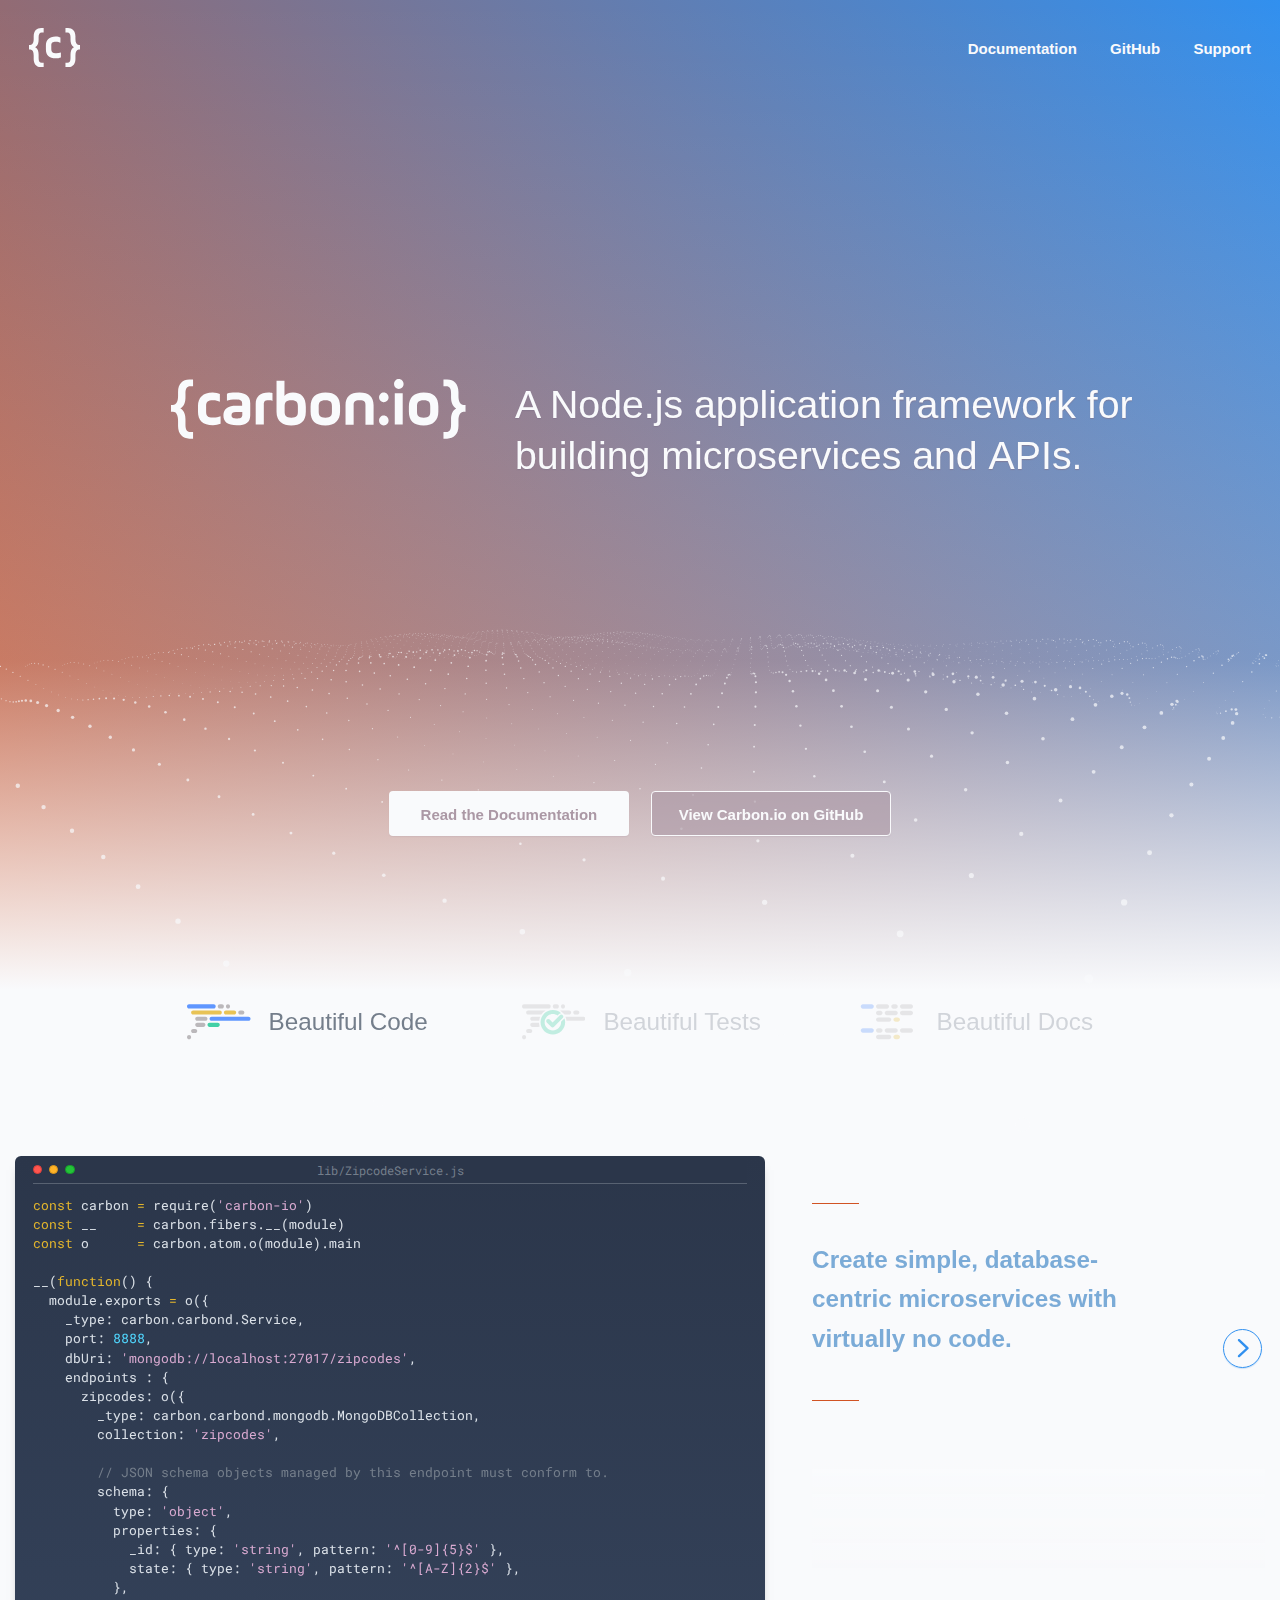
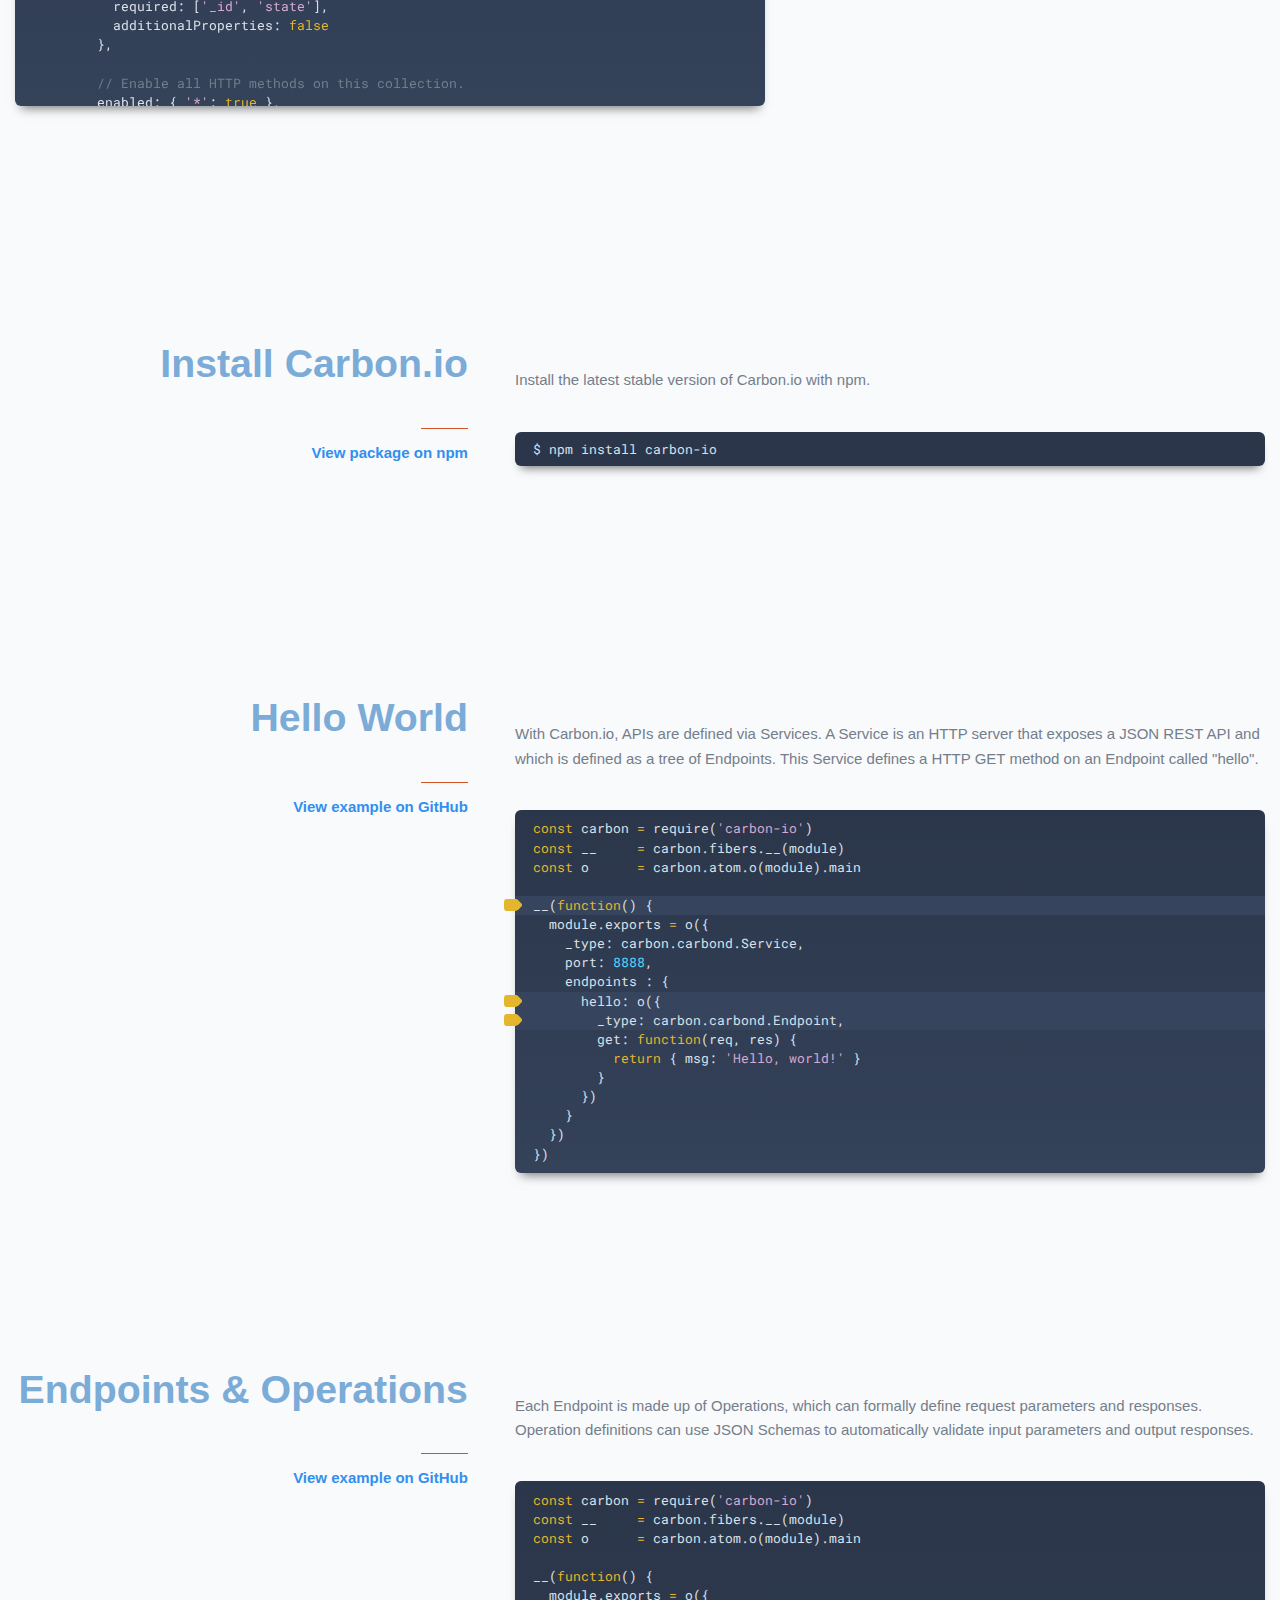
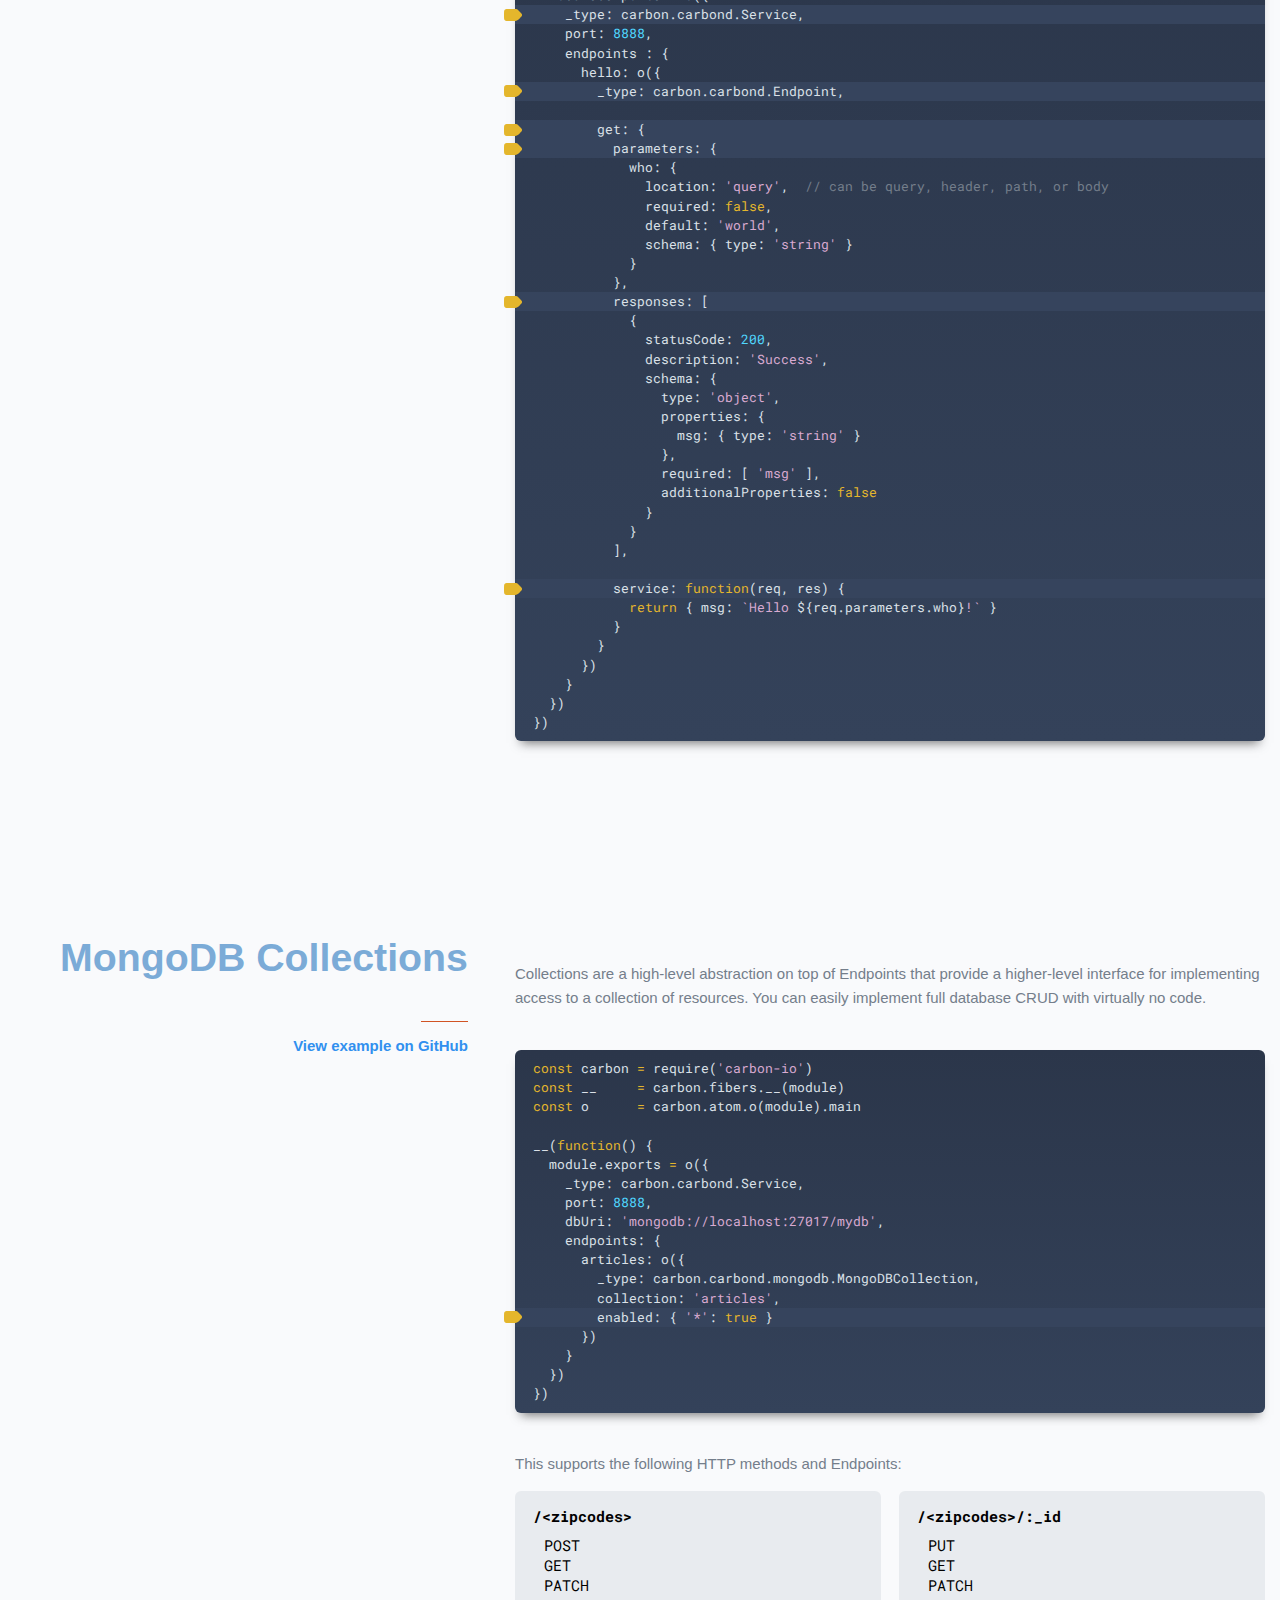
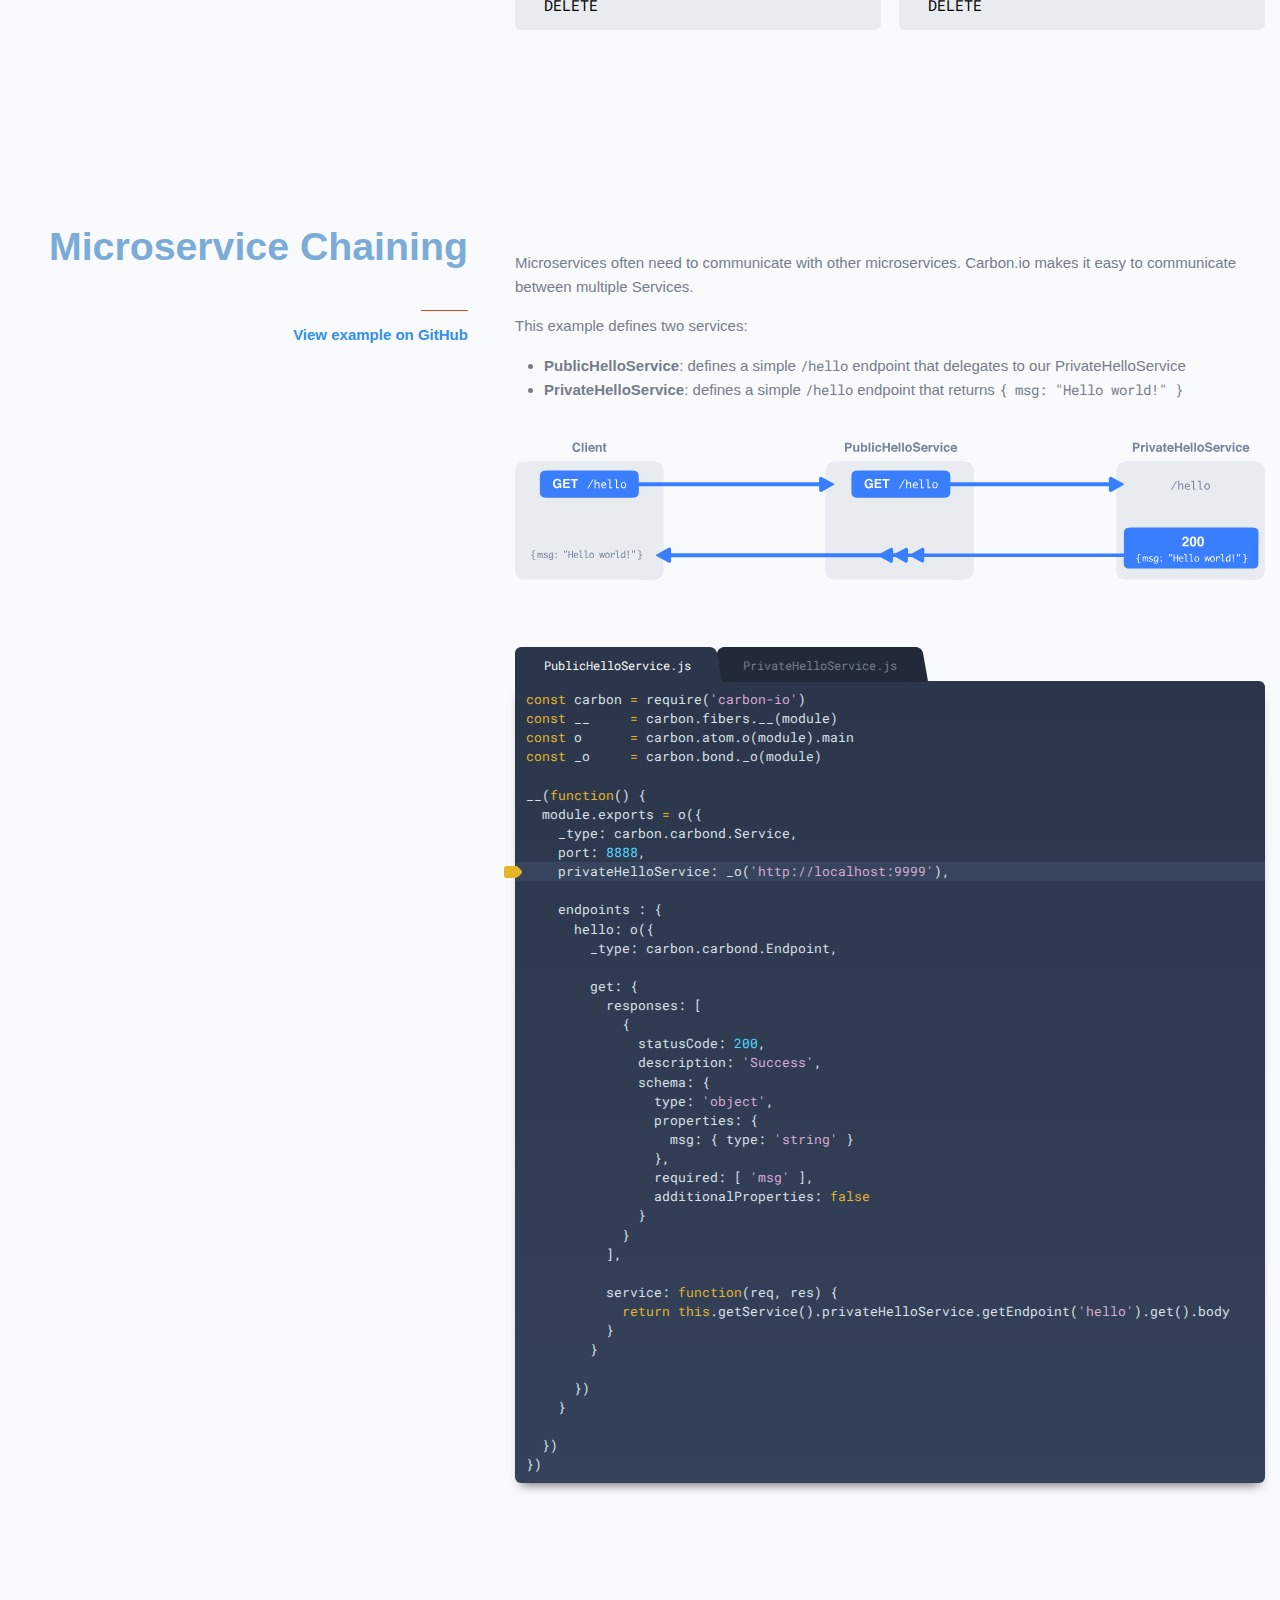
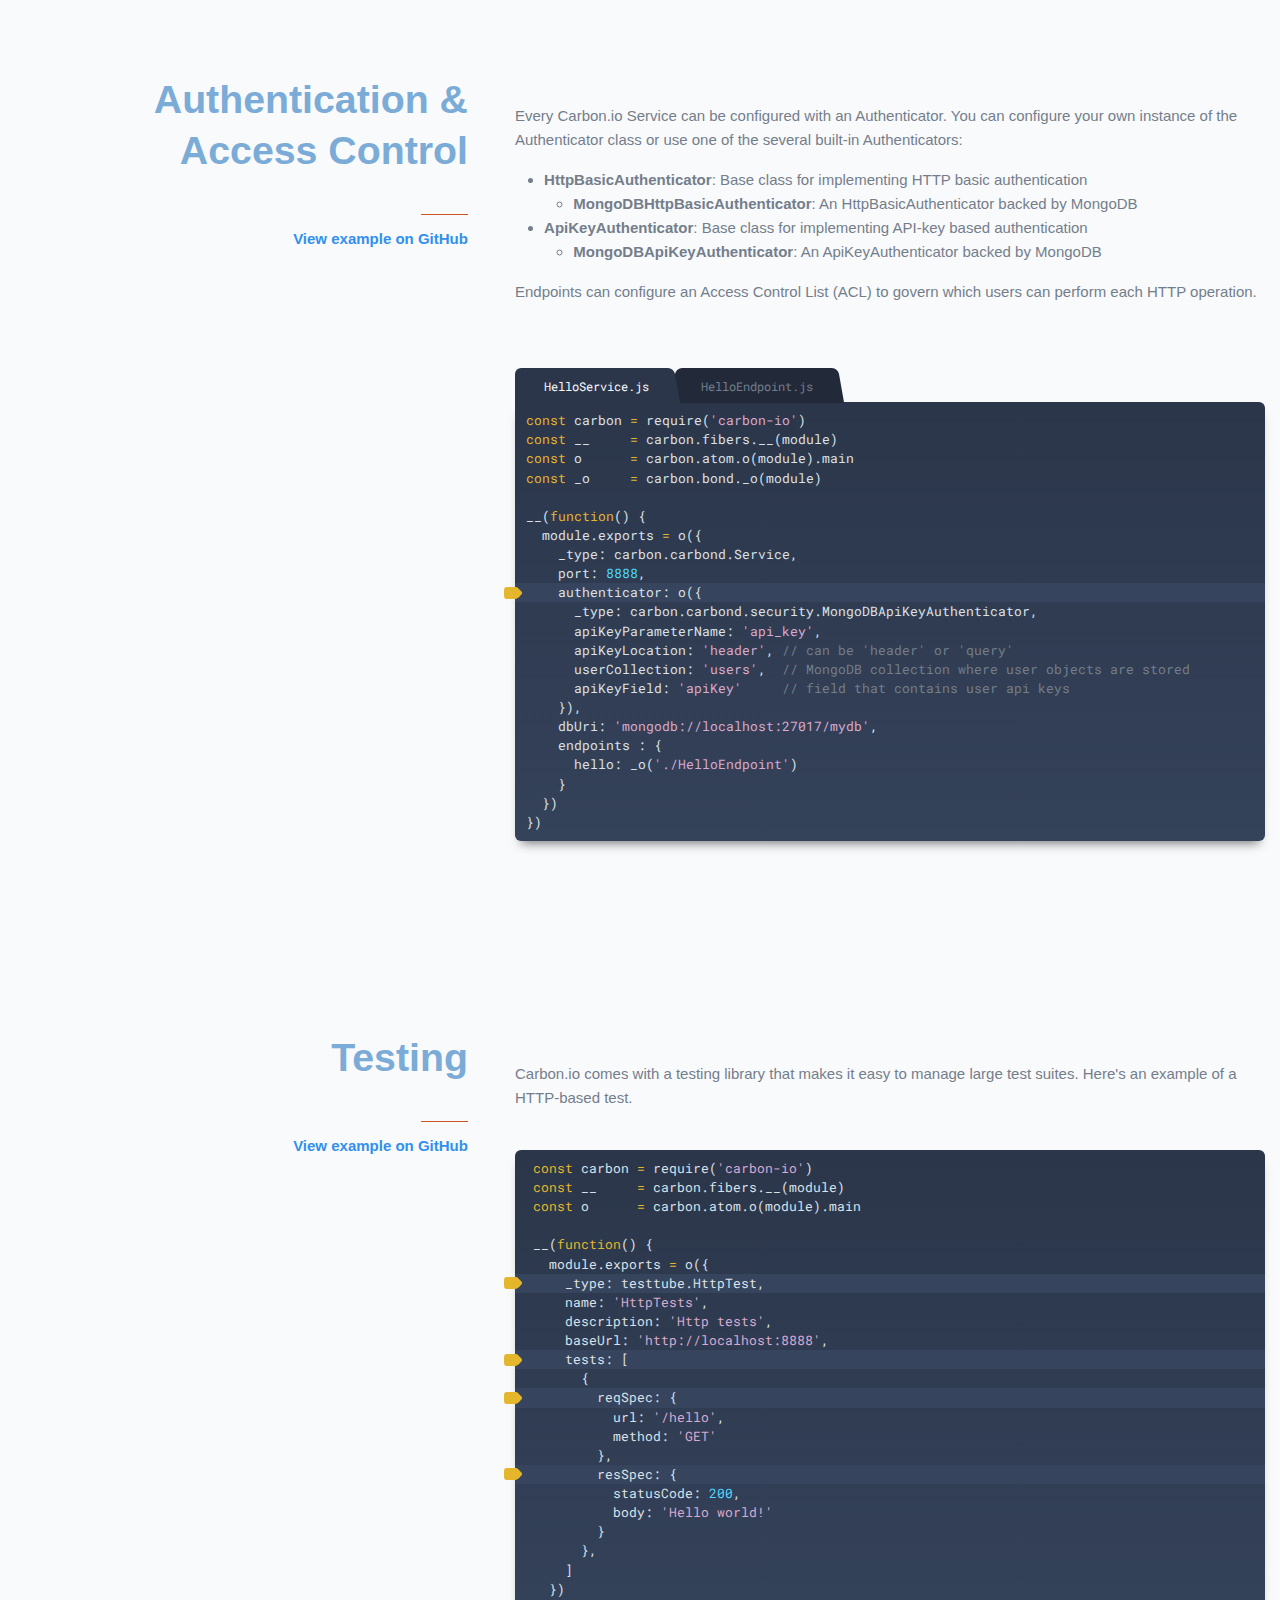
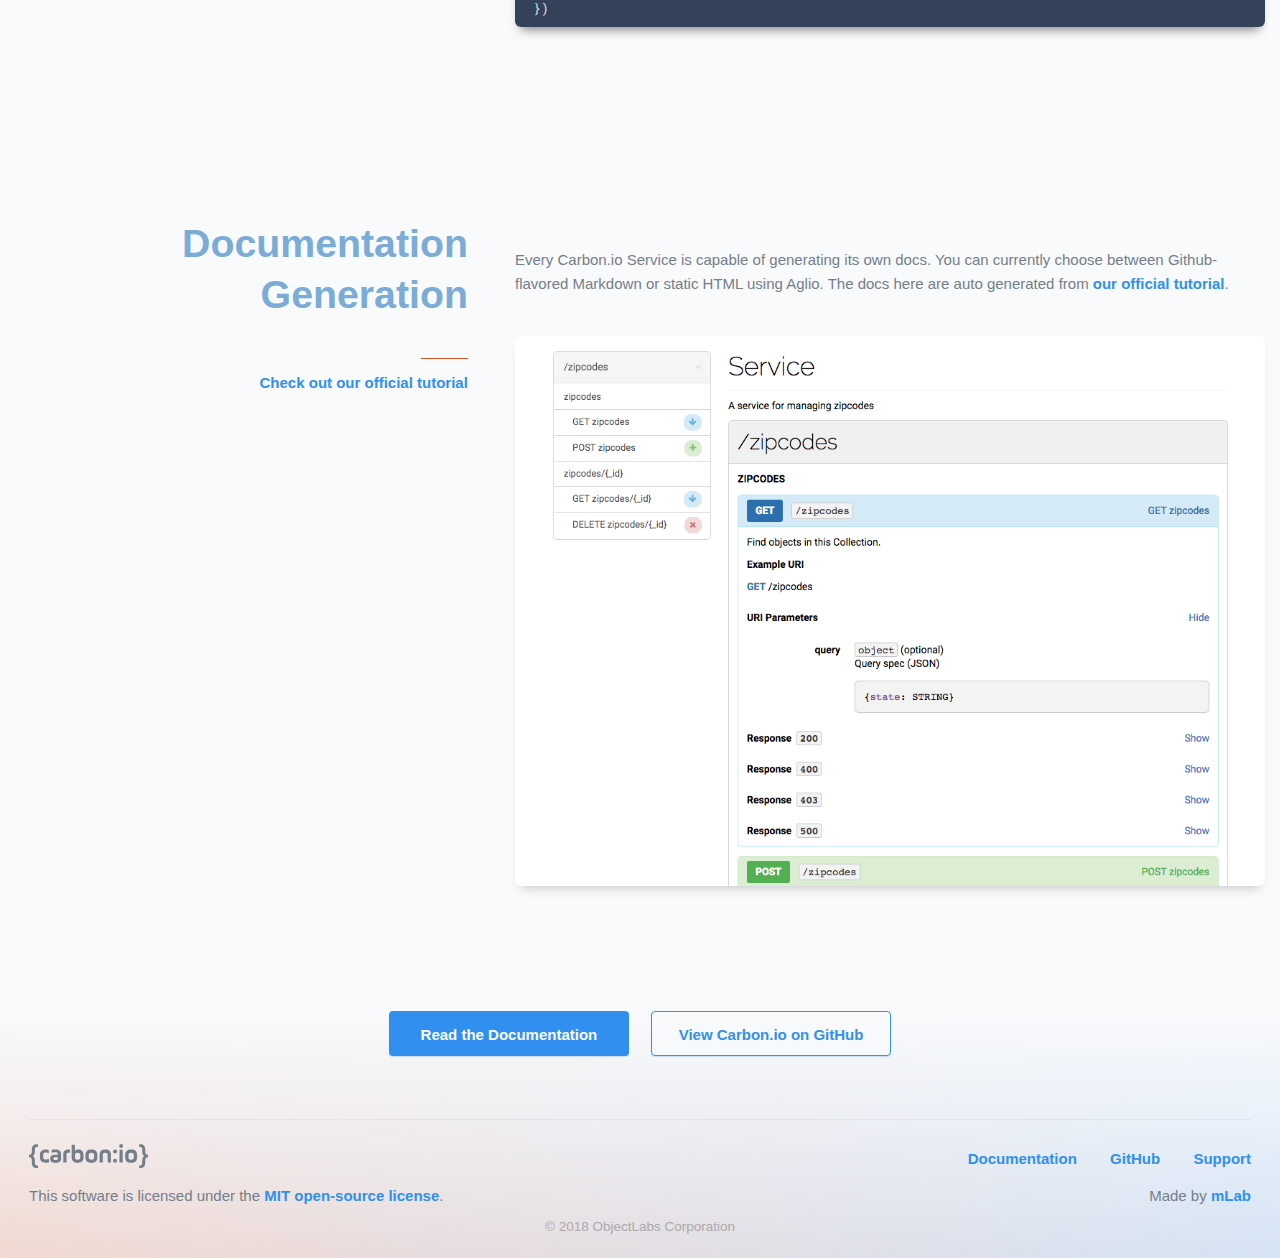
==== commit cf680bc6: "Update docsRoot and the hero message" ====
--- a/index.html
+++ b/index.html
@@ -81,7 +81,7 @@
   <div class="navigation--links">
     <a target="_blank" class="navigation--link" href="https://docs.carbon.io/" title="Carbon.io documentation">Documentation</a>
     <a target="_blank" class="navigation--link" href="https://github.com/carbon-io/carbon-io/" title="Carbon.io on GitHub">GitHub</a>
-    <a target="_blank" class="navigation--link" href="https://docs.carbon.io/en/v0.7.14/support.html" title="Carbon.io Support">Support</a>
+    <a target="_blank" class="navigation--link" href="https://docs.carbon.io/en/v0.7/support.html" title="Carbon.io Support">Support</a>
   </div>
 
   <div class="navigation--mobile">
@@ -94,7 +94,7 @@
     <div class="navigation--mobile-links" js-mobile-navigation>
       <a target="_blank" class="navigation--mobile-link" href="<https://docs.carbon.io/" title="Carbon.io documentation">Documentation</a>
       <a target="_blank" class="navigation--mobile-link" href="https://github.com/carbon-io/carbon-io/" title="Carbon.io on Github">Github</a>
-      <a target="_blank" class="navigation--mobile-link" href="https://docs.carbon.io/en/v0.7.14/support.html" title="Carbon.io Support">Support</a>
+      <a target="_blank" class="navigation--mobile-link" href="https://docs.carbon.io/en/v0.7/support.html" title="Carbon.io Support">Support</a>
     </div>
   </div>
 </nav>
@@ -1366,7 +1366,7 @@
       <div class="footer--links">
         <a class="footer--link" href="https://docs.carbon.io/" target="_blank" title="Carbon.io documentation">Documentation</a>
         <a class="footer--link" href="https://github.com/carbon-io/carbon-io/" target="_blank" title="Carbon.io on GitHub">GitHub</a>
-        <a class="footer--link" href="https://docs.carbon.io/en/v0.7.14/support.html" target="_blank" title="Carbon.io support">Support</a>
+        <a class="footer--link" href="https://docs.carbon.io/en/v0.7/support.html" target="_blank" title="Carbon.io support">Support</a>
       </div>
     </div>
 
